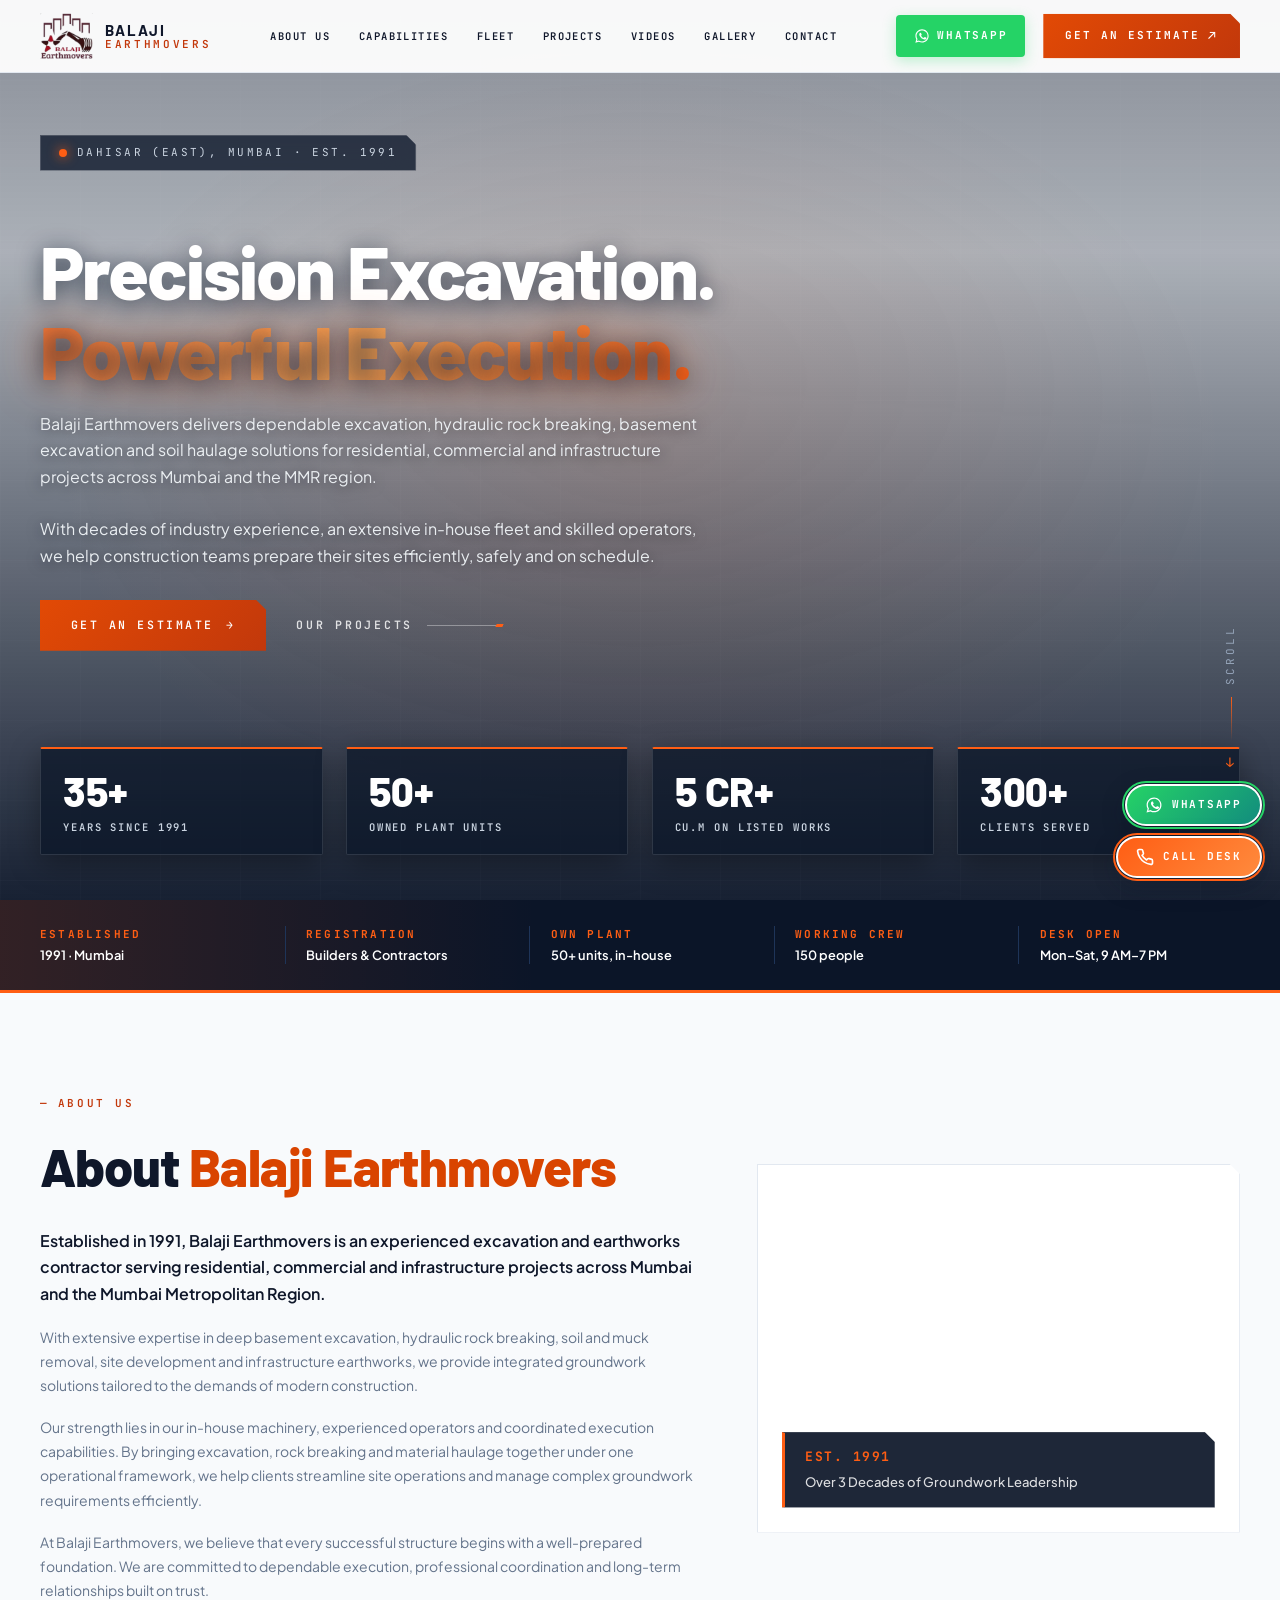
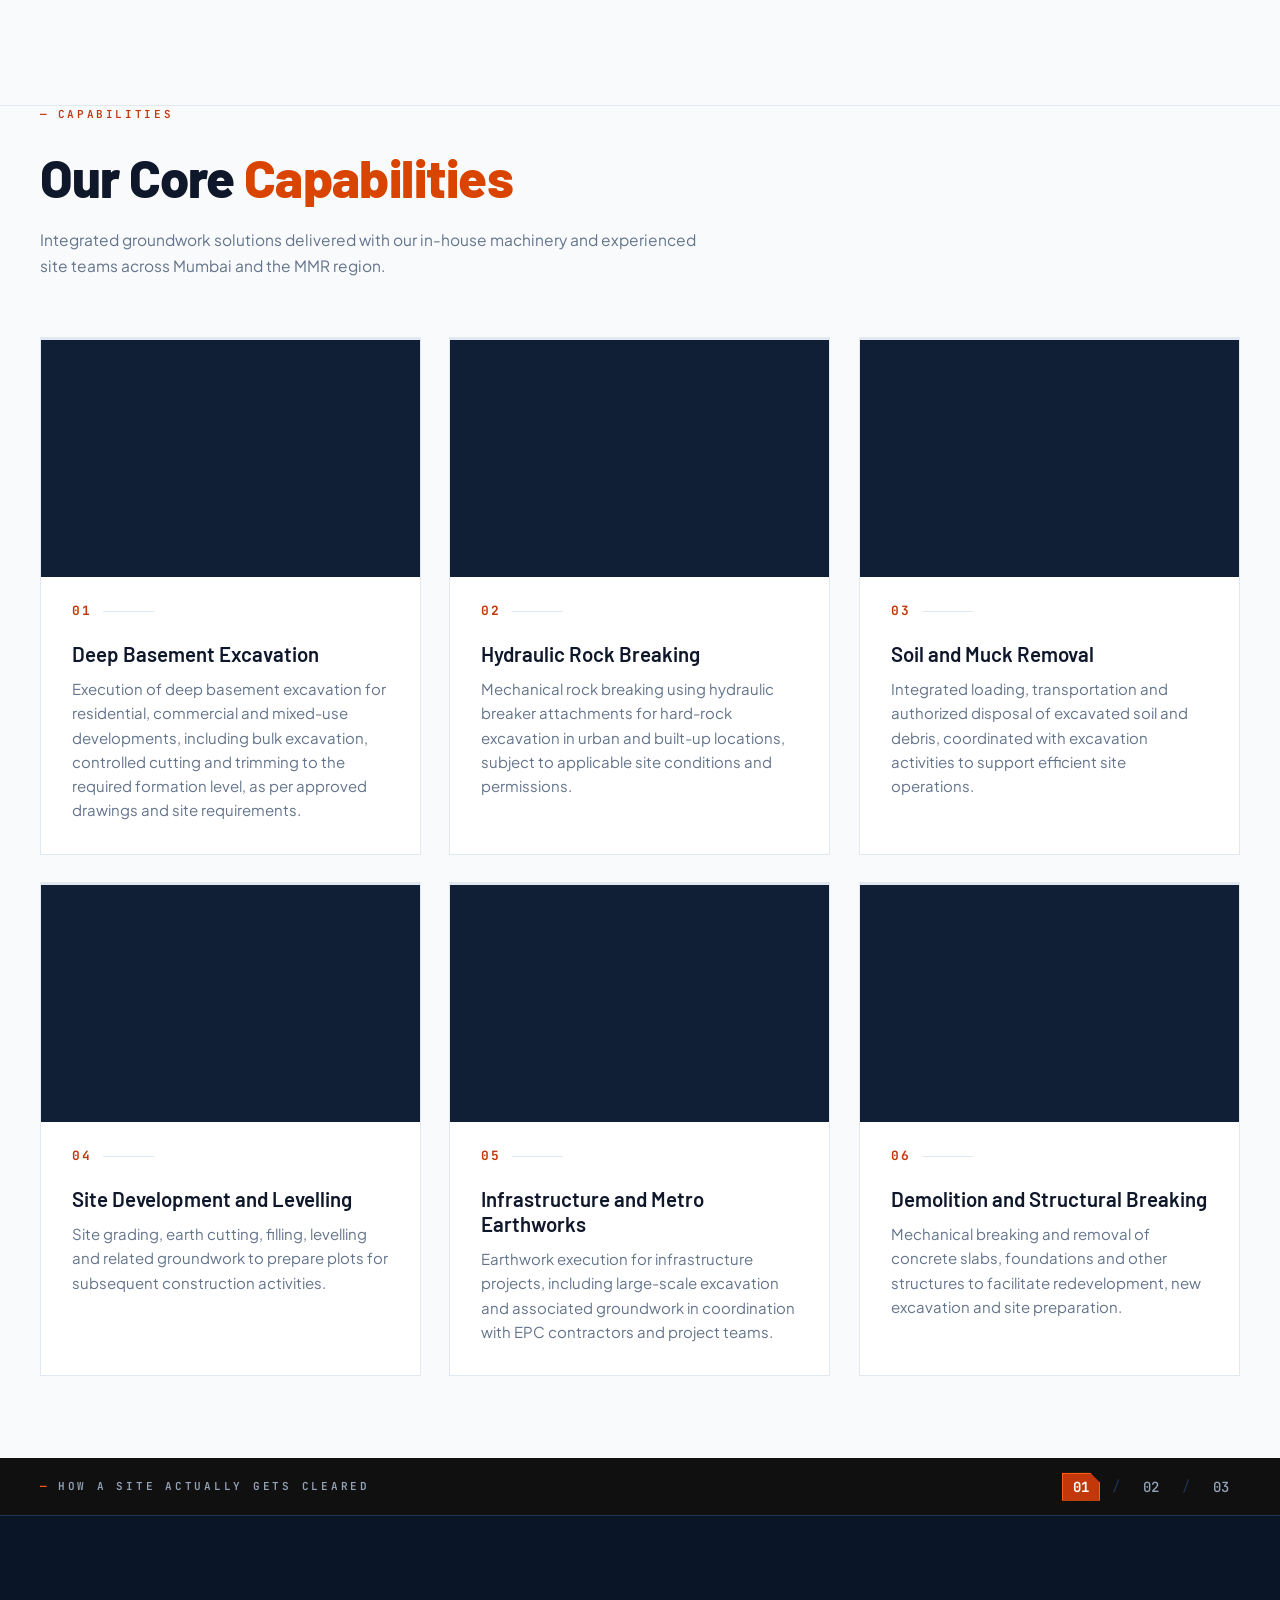
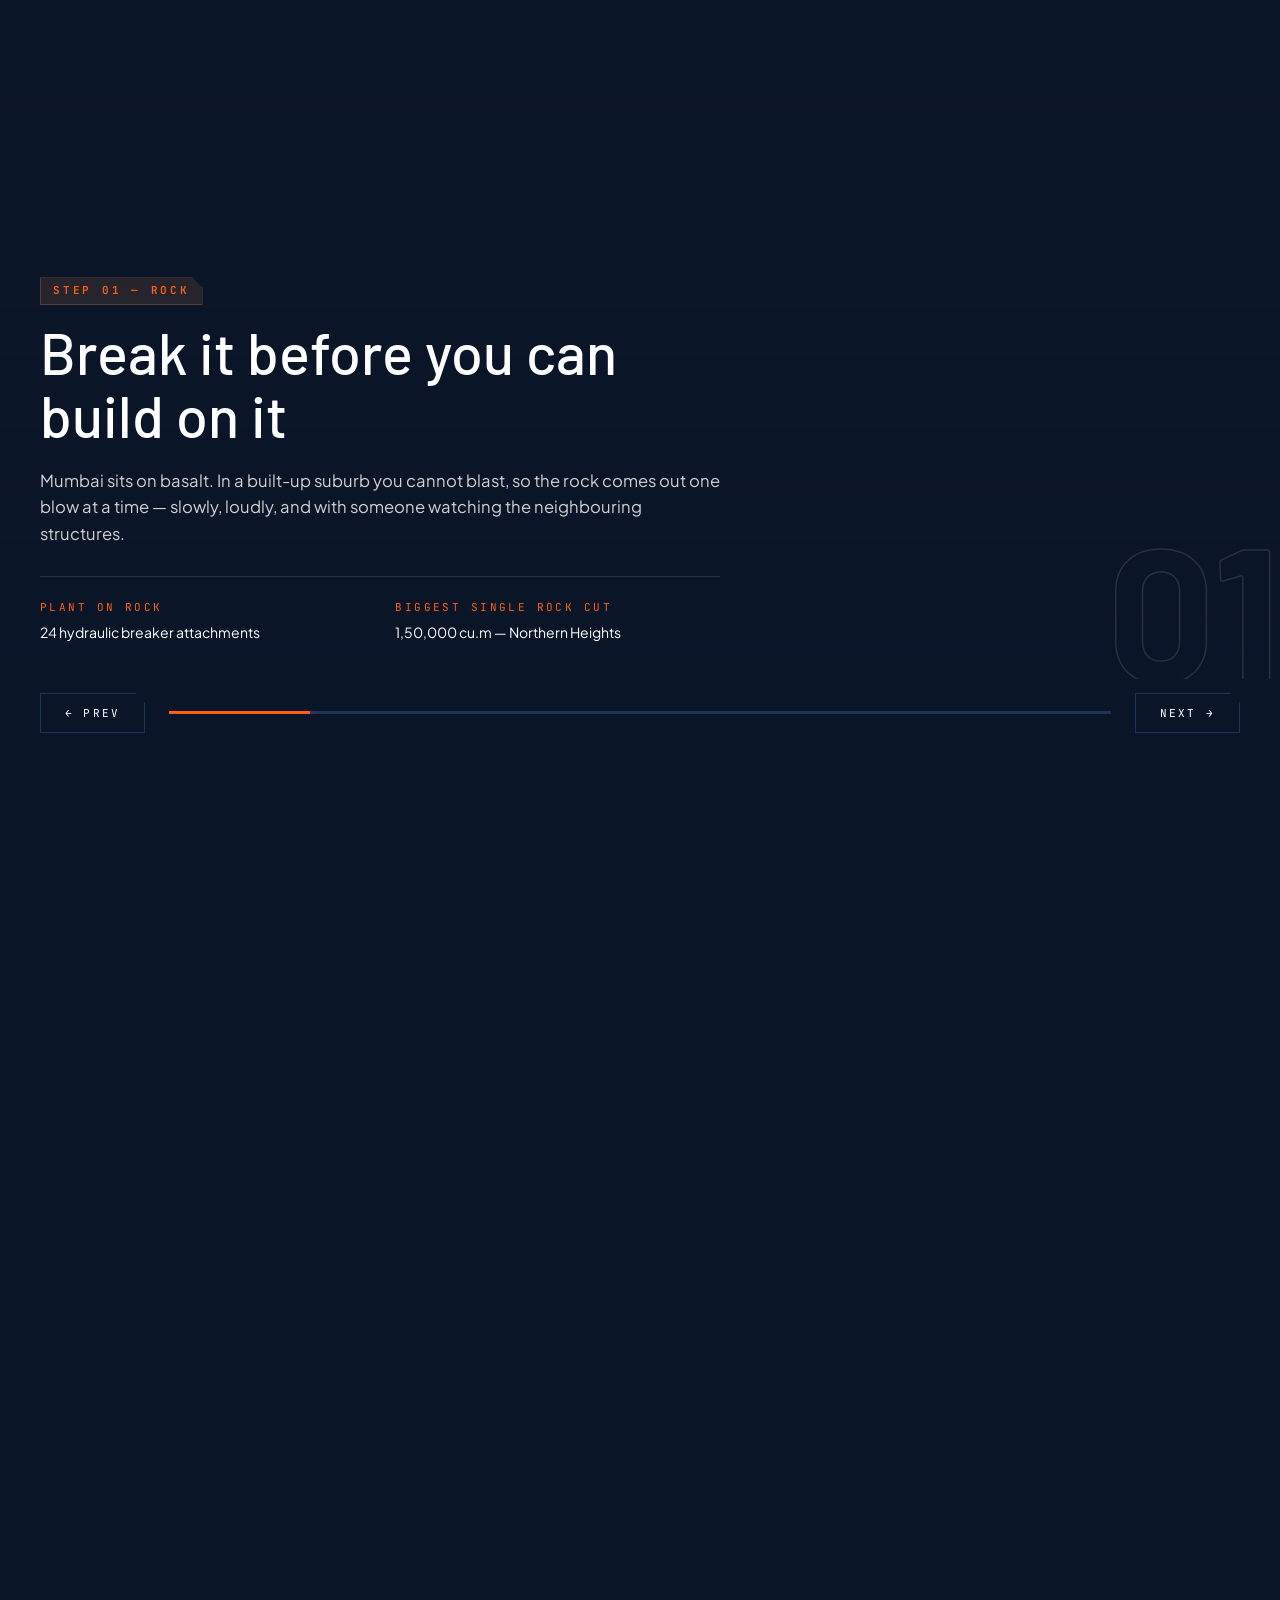
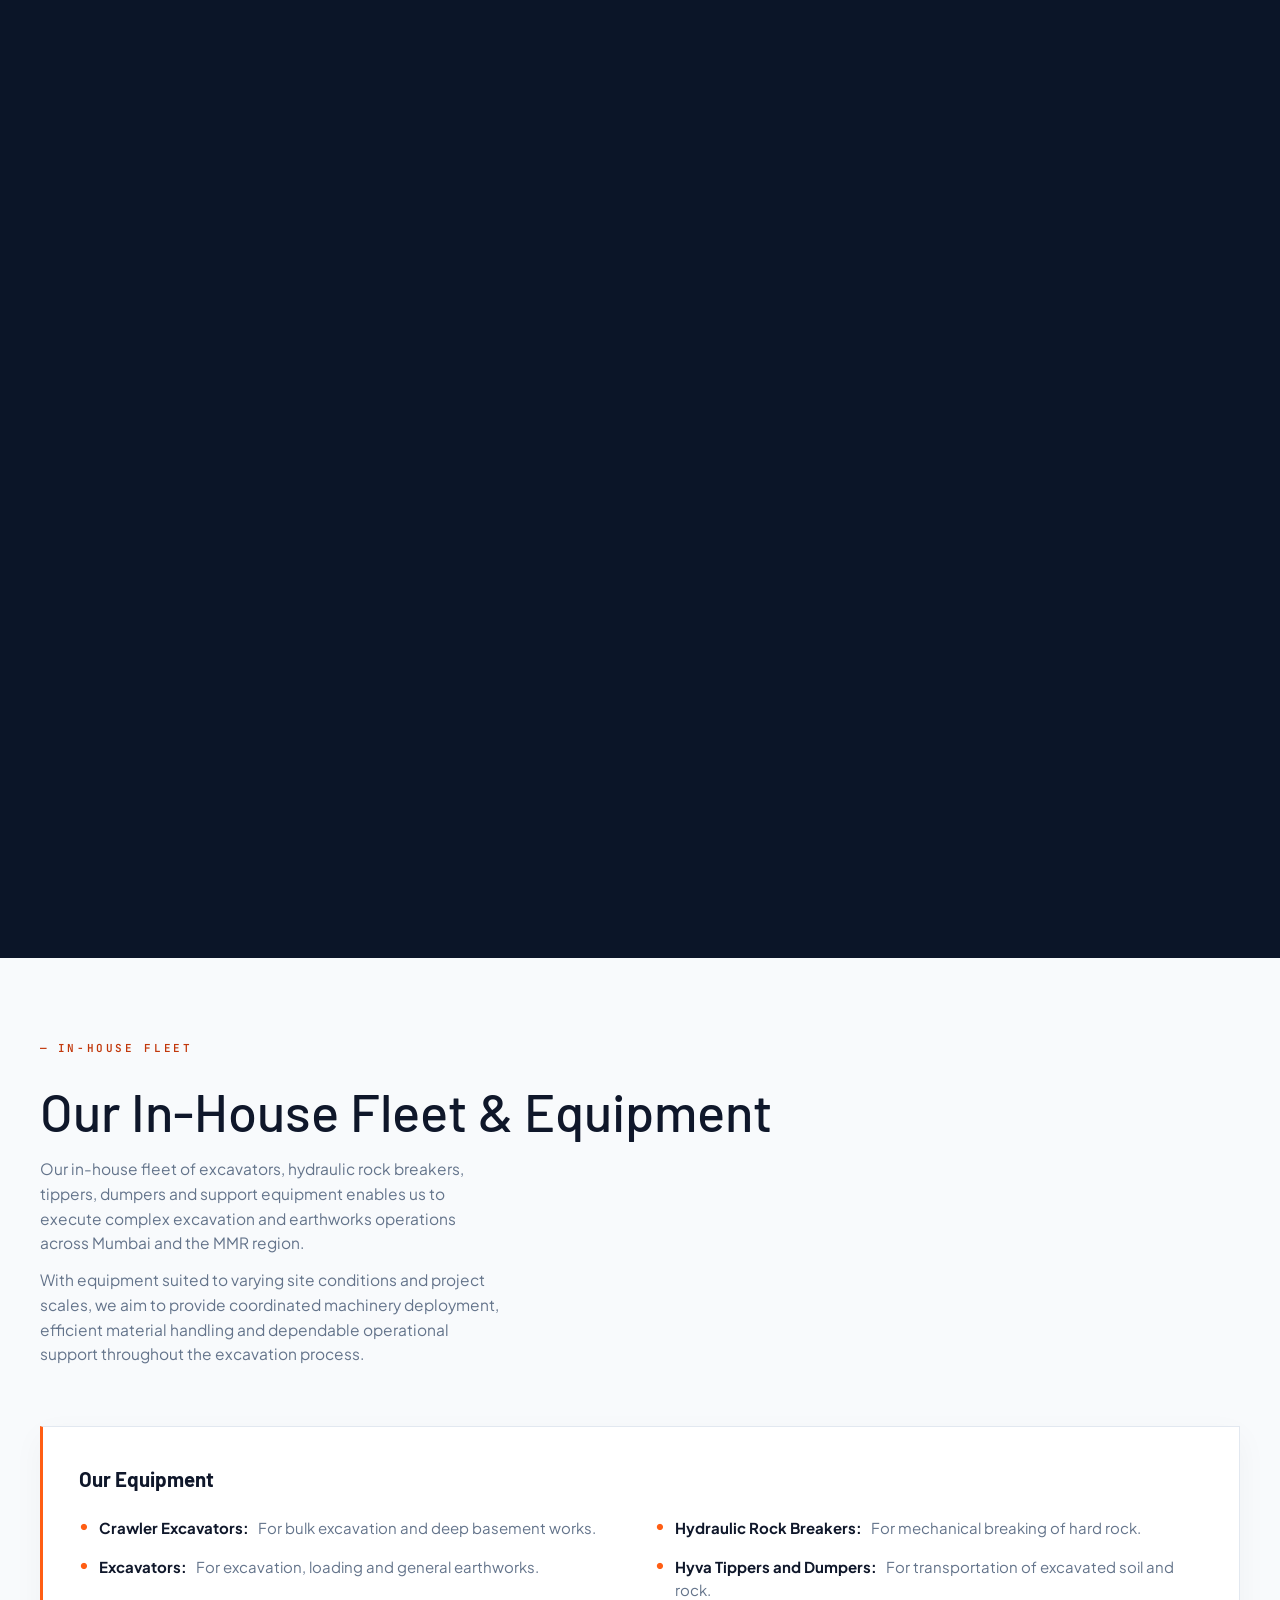
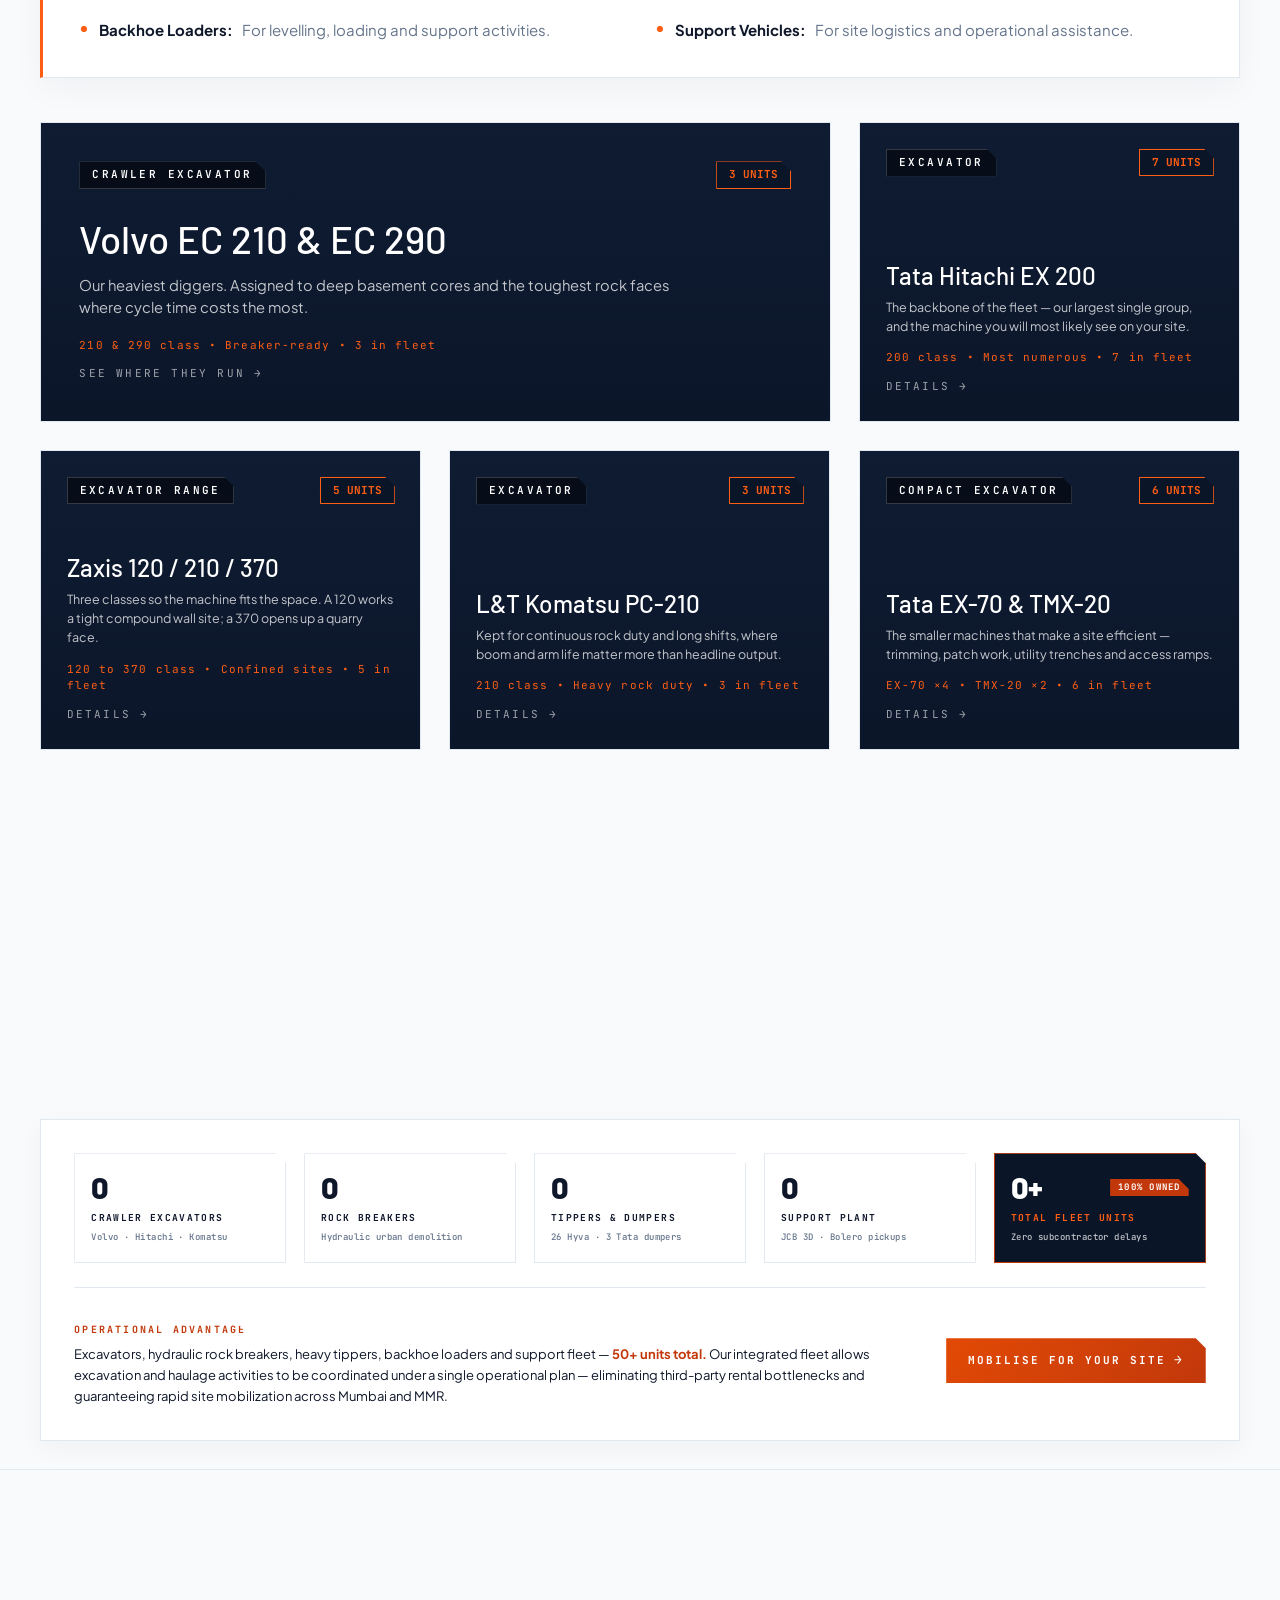
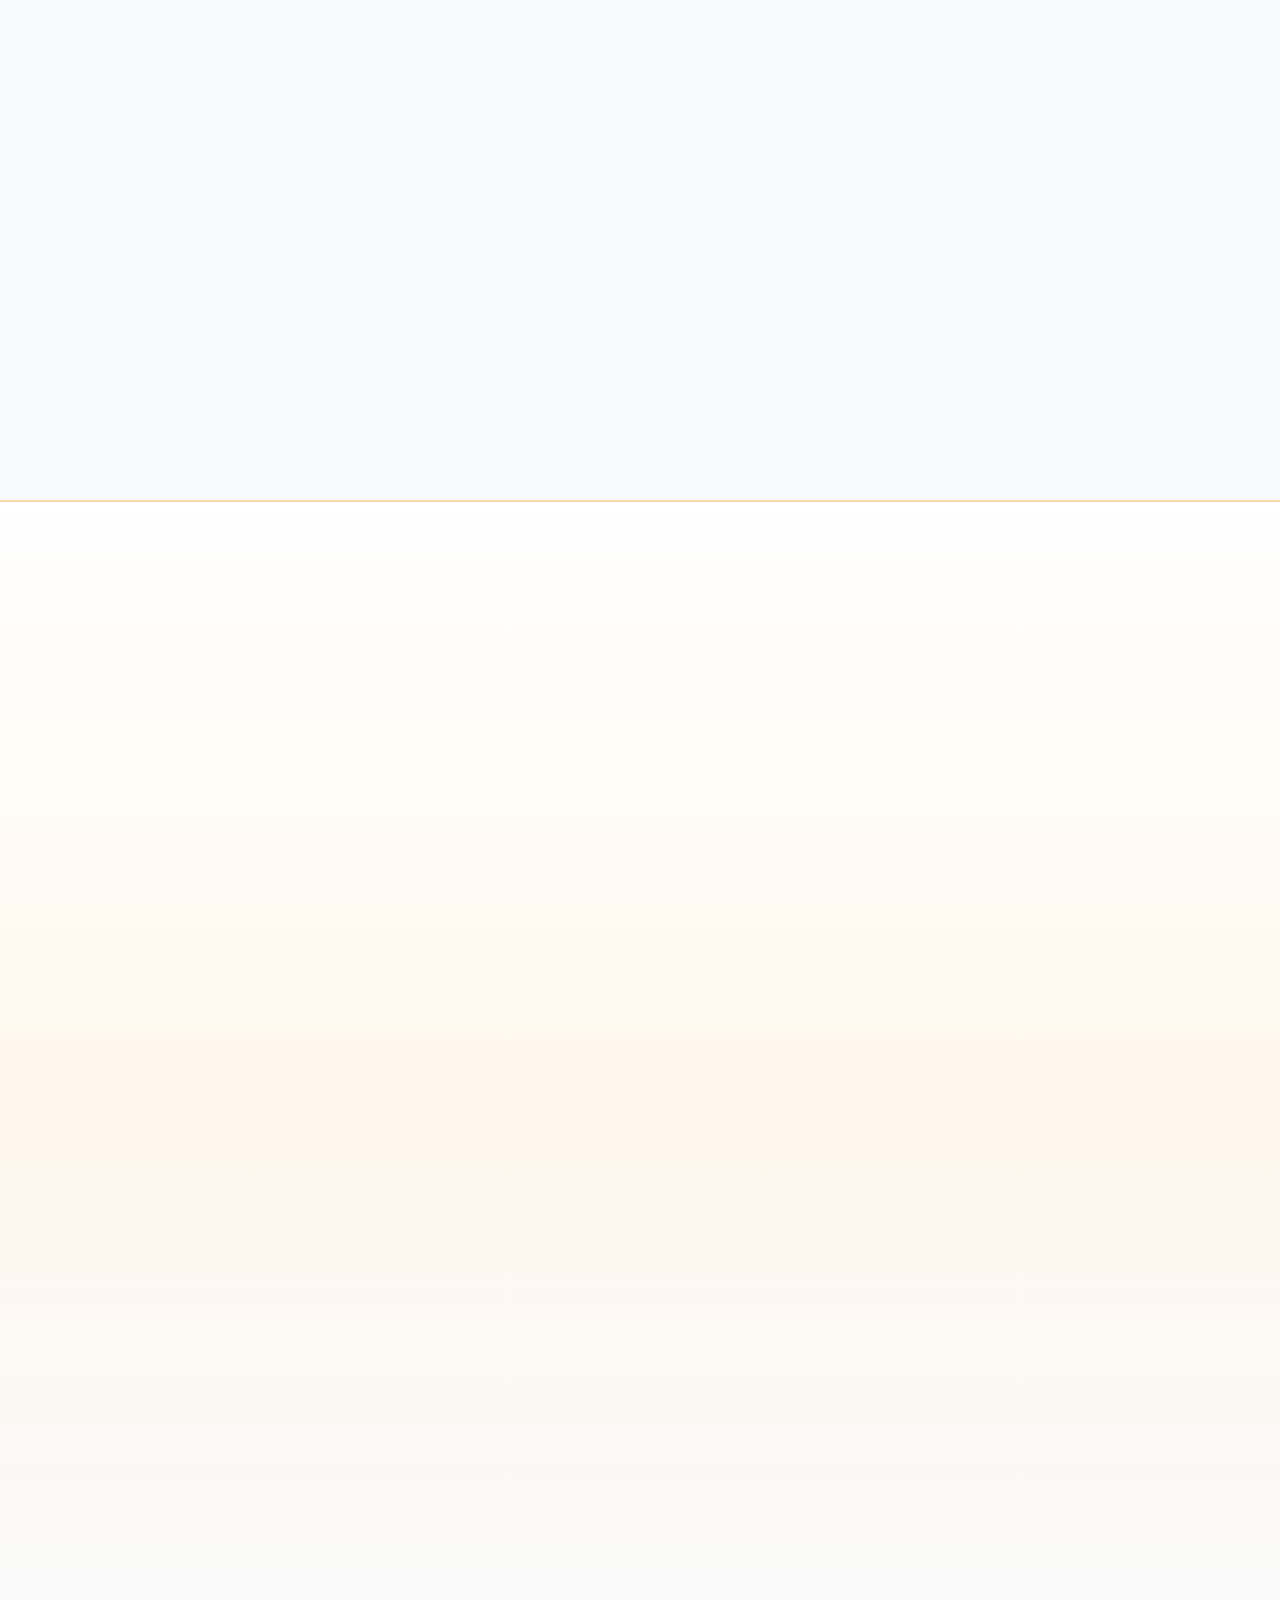
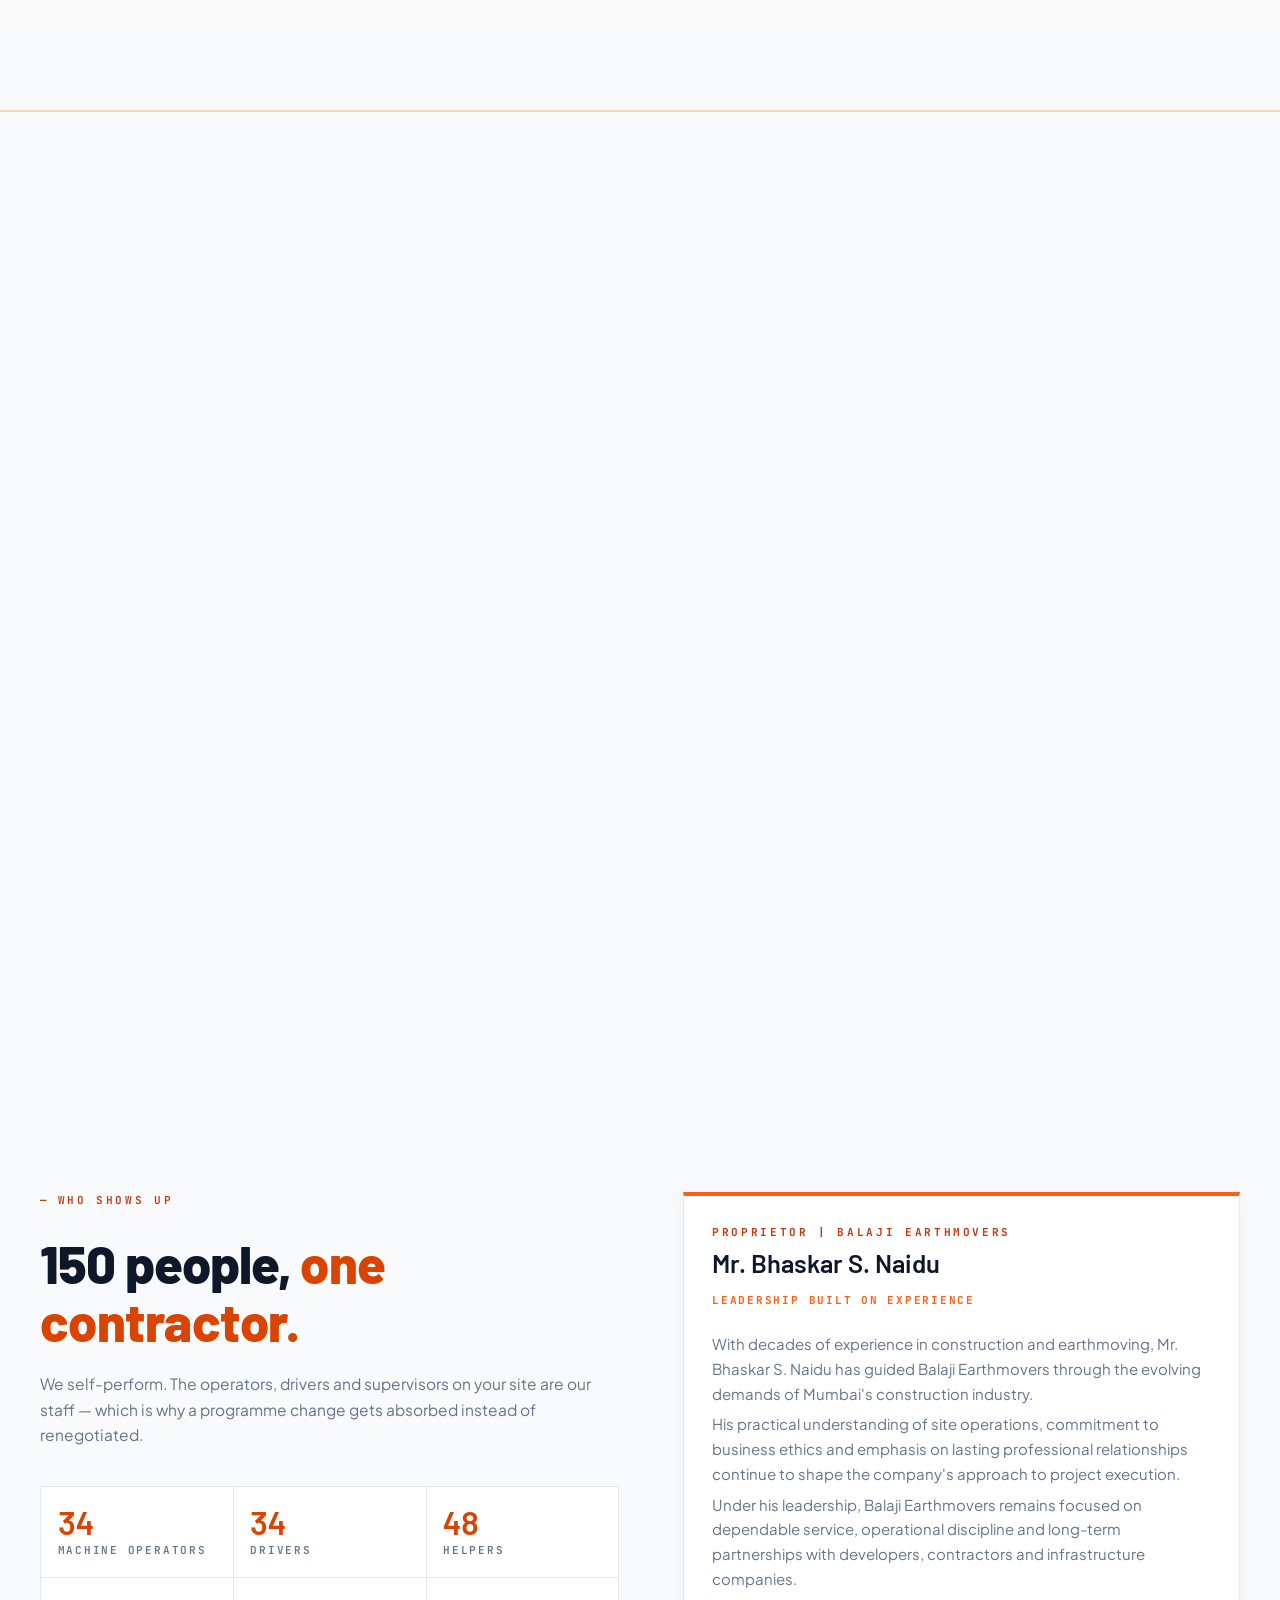
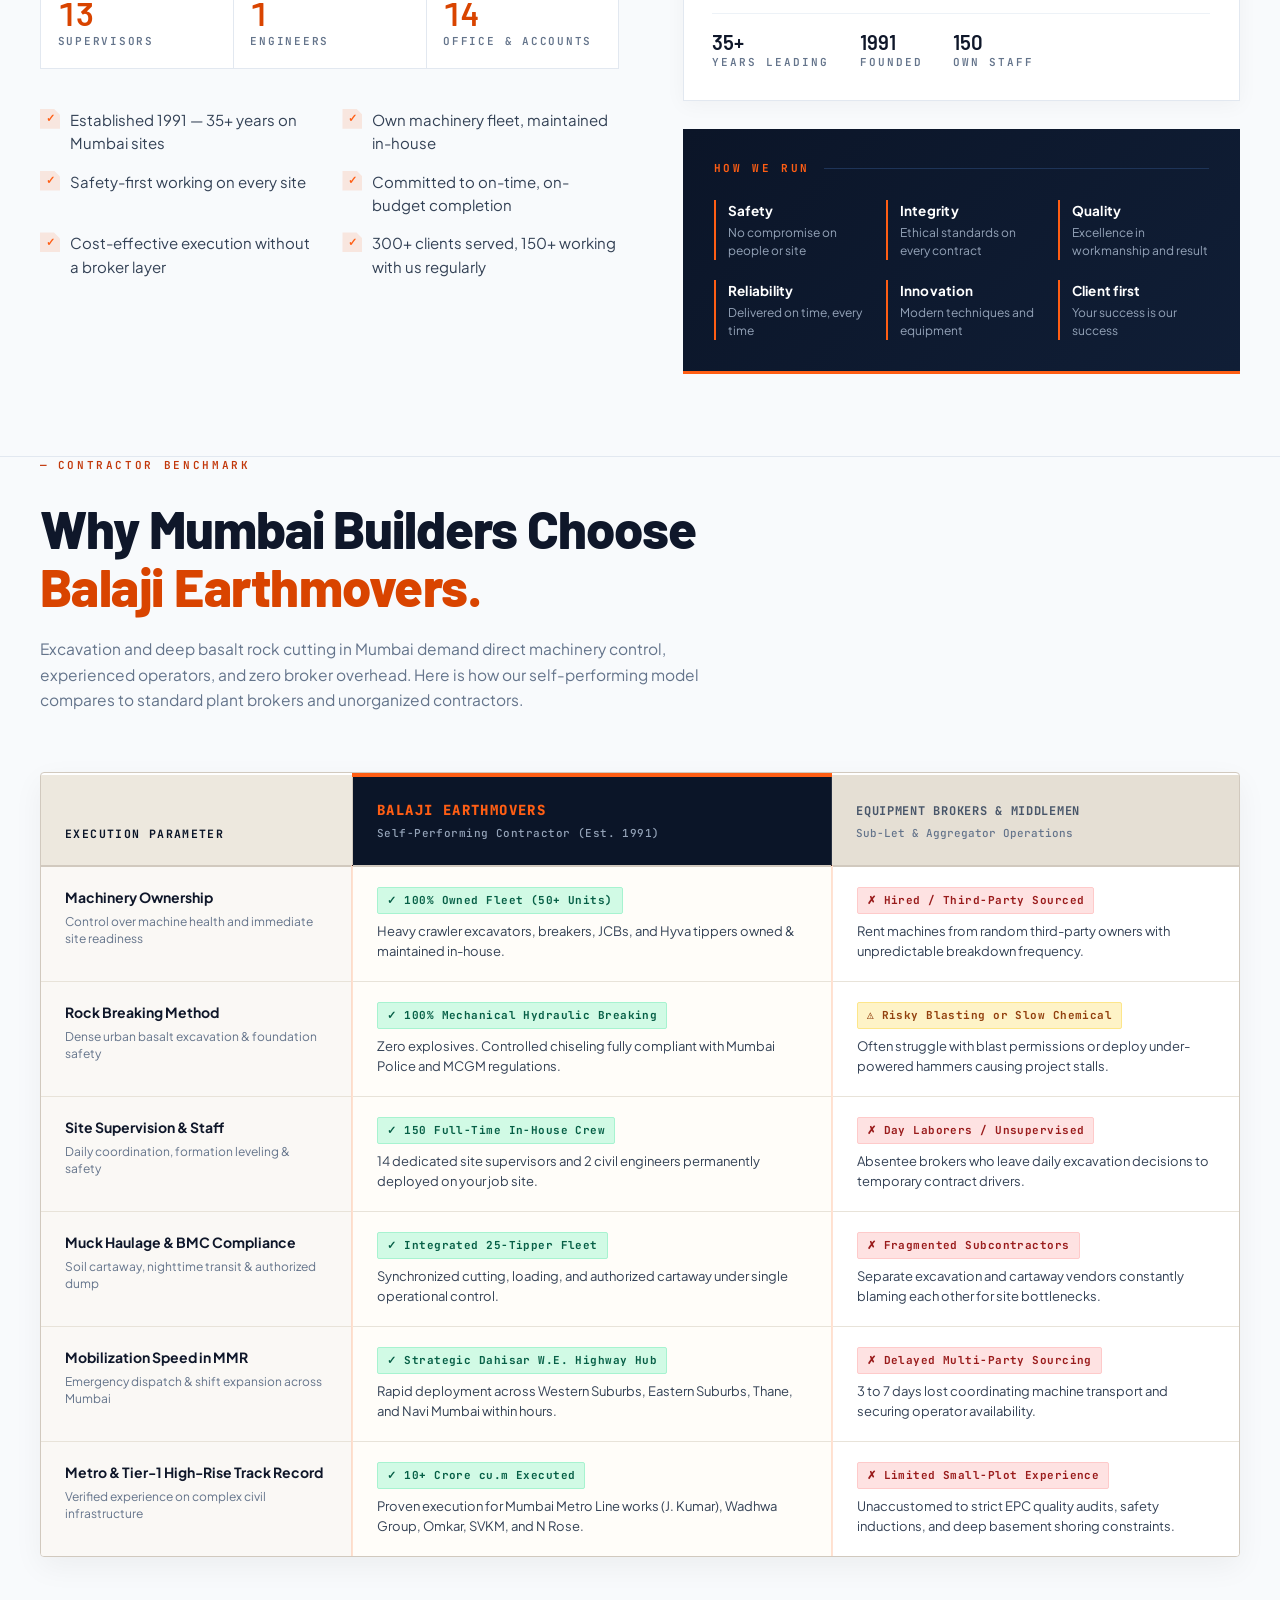
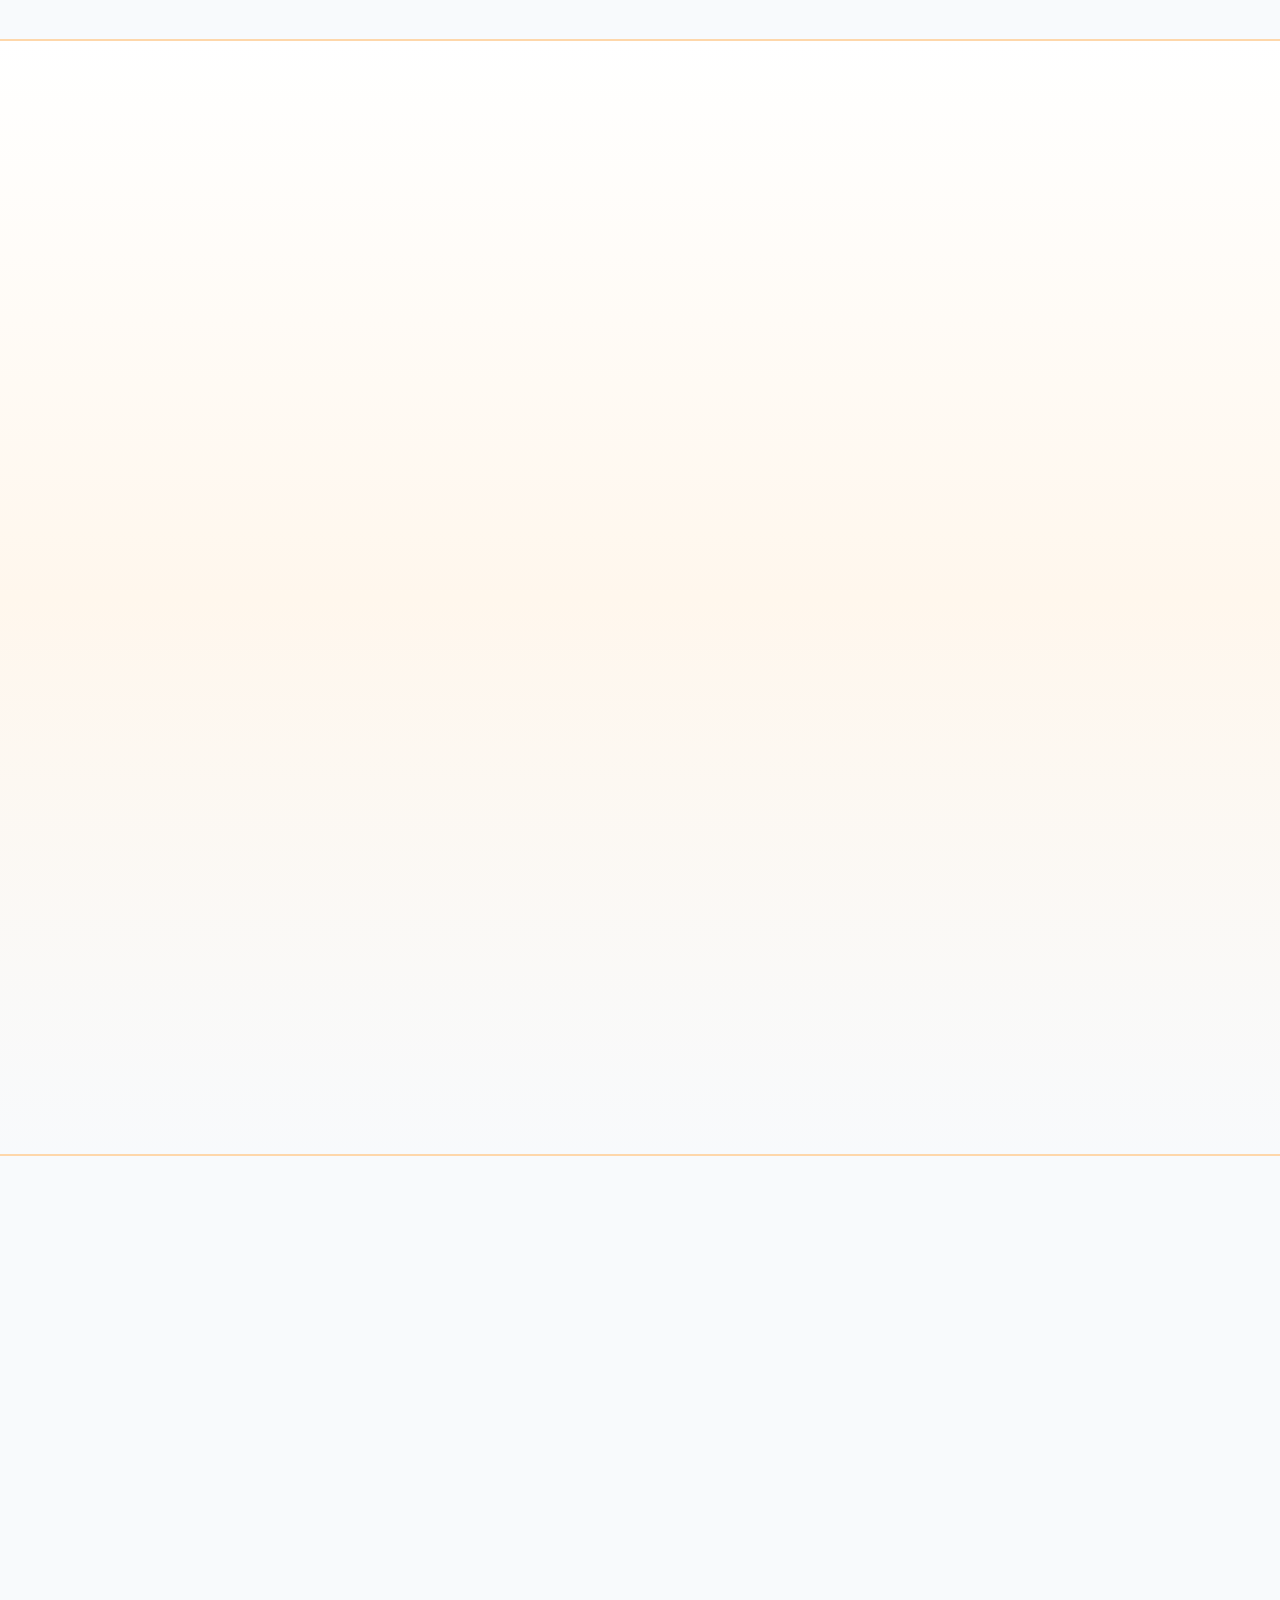
==== index.html @ f5d7b0e2 "feat(deploy): finalize multi-res favicons, deployment configs, and sync deploy bundle" ====
<!DOCTYPE html>
<html lang="en" prefix="og: https://ogp.me/ns#">

<head>
    <meta charset="UTF-8">
    <meta name="viewport" content="width=device-width, initial-scale=1.0, viewport-fit=cover">
    
    <!-- Primary SEO Meta Tags -->
    <title>Balaji Earthmovers Mumbai | Excavation, Hydraulic Rock Breaking &amp; Earthmoving Contractors</title>
    <meta name="title" content="Balaji Earthmovers Mumbai | Excavation, Hydraulic Rock Breaking &amp; Earthmoving Contractors">
    <meta name="description"
        content="Balaji Earthmovers Mumbai (Est. 1991) — Premier excavation &amp; earthmoving contractors specializing in deep basement excavation, non-explosive hydraulic rock breaking, soil &amp; muck haulage across Mumbai, Dahisar, Thane &amp; MMR. 50+ owned machinery fleet. Official website: balajiearthmoversmumbai.com. Call +91 93203 20445.">
    <meta name="keywords"
        content="balaji earthmovers mumbai, balajiearthmoversmumbai.com, excavation contractors mumbai, earthmoving contractors mumbai, hydraulic rock breaking mumbai, basement excavation contractors mumbai, soil and muck removal mumbai, non-explosive rock breaking mumbai, excavator on hire dahisar mumbai, earthmovers dahisar, excavation contractor borivali, excavation contractor andheri, heavy machinery rental mumbai, site levelling contractor mumbai, demolition contractor mumbai, mmr excavation contractors, balaji earthmovers">
    <meta name="robots" content="index, follow, max-snippet:-1, max-image-preview:large, max-video-preview:-1">
    <meta name="googlebot" content="index, follow, max-snippet:-1, max-image-preview:large, max-video-preview:-1">
    <meta name="bingbot" content="index, follow, max-snippet:-1, max-image-preview:large, max-video-preview:-1">
    <link rel="canonical" href="https://balajiearthmoversmumbai.com/">
    <meta name="author" content="Balaji Earthmovers Mumbai">
    <meta name="publisher" content="Balaji Earthmovers Mumbai">
    <meta name="copyright" content="Balaji Earthmovers Mumbai">
    <meta name="format-detection" content="telephone=yes">
    <meta name="theme-color" content="#FF5E14">

    <!-- GEO SEO / Local Search Signals (Mumbai & MMR) -->
    <meta name="geo.region" content="IN-MH">
    <meta name="geo.placename" content="Mumbai, Dahisar East, Maharashtra, India">
    <meta name="geo.position" content="19.2537;72.8665">
    <meta name="ICBM" content="19.2537, 72.8665">

    <!-- Open Graph / Facebook / WhatsApp -->
    <meta property="og:site_name" content="Balaji Earthmovers Mumbai">
    <meta property="og:type" content="business.business">
    <meta property="og:url" content="https://balajiearthmoversmumbai.com/">
    <meta property="og:title" content="Balaji Earthmovers Mumbai | Excavation, Hydraulic Rock Breaking &amp; Earthmoving">
    <meta property="og:description"
        content="Deep basement excavation, non-explosive hydraulic rock breaking, soil haulage &amp; site groundwork across Mumbai &amp; MMR since 1991. 50+ owned machinery fleet, 150 crew members. Official website: balajiearthmoversmumbai.com.">
    <meta property="og:locale" content="en_IN">
    <meta property="og:image" content="https://balajiearthmoversmumbai.com/images/site-mumbai.webp">
    <meta property="og:image:secure_url" content="https://balajiearthmoversmumbai.com/images/site-mumbai.webp">
    <meta property="og:image:width" content="1200">
    <meta property="og:image:height" content="630">
    <meta property="og:image:alt" content="Balaji Earthmovers Mumbai deep basement excavation and earthworks site in Mumbai">

    <!-- Twitter Cards -->
    <meta name="twitter:card" content="summary_large_image">
    <meta name="twitter:url" content="https://balajiearthmoversmumbai.com/">
    <meta name="twitter:title" content="Balaji Earthmovers Mumbai | Excavation &amp; Rock Breaking Contractors">
    <meta name="twitter:description"
        content="Deep basement excavation, non-explosive rock breaking &amp; earthworks in Mumbai &amp; MMR since 1991. 50+ owned plant units. Official website: balajiearthmoversmumbai.com.">
    <meta name="twitter:image" content="https://balajiearthmoversmumbai.com/images/site-mumbai.webp">

    <!-- Favicon & Icons -->
    <link rel="icon" type="image/x-icon" href="favicon.ico">
    <link rel="icon" type="image/png" sizes="32x32" href="images/favicon-32x32.png">
    <link rel="icon" type="image/png" sizes="16x16" href="images/favicon-16x16.png">
    <link rel="apple-touch-icon" sizes="180x180" href="apple-touch-icon.png">
    <link rel="shortcut icon" href="favicon.ico">

    <!-- Fonts & Preload -->
    <link rel="preconnect" href="https://fonts.googleapis.com">
    <link rel="preconnect" href="https://fonts.gstatic.com" crossorigin>
    <link rel="preload" as="image" href="images/hero-cinematic-2x.webp" media="(min-width: 769px)" fetchpriority="high">
    <link rel="preload" as="image" href="images/hero-cinematic-mobile-portrait.webp" media="(max-width: 768px)" fetchpriority="high">
    <link
        href="https://fonts.googleapis.com/css2?family=Barlow:wght@600;700;800;900&family=JetBrains+Mono:wght@400;500;600;700&family=Plus+Jakarta+Sans:wght@400;500;600;700;800&display=swap"
        rel="stylesheet">

    <!-- Structured Data (JSON-LD) for Search Engines, AEO & AI Knowledge Graphs -->
    <script type="application/ld+json">
    {
      "@context": "https://schema.org",
      "@graph": [
        {
          "@type": "GeneralContractor",
          "@id": "https://balajiearthmoversmumbai.com/#organization",
          "name": "Balaji Earthmovers Mumbai",
          "alternateName": [
            "Balaji Earthmovers",
            "Balaji Earthmovers Mumbai",
            "balajiearthmoversmumbai.com",
            "Balaji Builders & Contractors",
            "Balaji Transport & Earthmovers"
          ],
          "url": "https://balajiearthmoversmumbai.com/",
          "logo": {
            "@type": "ImageObject",
            "url": "https://balajiearthmoversmumbai.com/images/logo.webp",
            "width": 192,
            "height": 166
          },
          "image": "https://balajiearthmoversmumbai.com/images/site-mumbai.webp",
          "description": "Balaji Earthmovers Mumbai is an established heavy earthmoving, deep basement excavation, non-explosive hydraulic rock breaking, and soil/muck haulage contractor serving residential, commercial, and infrastructure projects across Mumbai and the Mumbai Metropolitan Region (MMR) since 1991.",
          "disambiguatingDescription": "Balaji Earthmovers Mumbai (official website: https://balajiearthmoversmumbai.com) is a leading self-performing heavy earthmoving contractor with 50+ owned plant units and 150 full-time crew headquartered in Dahisar East, Mumbai.",
          "foundingDate": "1991",
          "founder": {
            "@type": "Person",
            "name": "Mr. Bhaskar S. Naidu",
            "jobTitle": "Proprietor"
          },
          "telephone": "+91-93203-20445",
          "email": [
            "balaji_transport5268@yahoo.com",
            "balajiearthmovers5268@gmail.com"
          ],
          "address": {
            "@type": "PostalAddress",
            "streetAddress": "604/605, B Wing, Shree Kedarnath Co-op. CHS, Opp. Gokul Anand Hotel, Overi Pada, Near Western Express Highway, Dahisar East",
            "addressLocality": "Mumbai",
            "addressRegion": "Maharashtra",
            "postalCode": "400068",
            "addressCountry": "IN"
          },
          "geo": {
            "@type": "GeoCoordinates",
            "latitude": 19.2537,
            "longitude": 72.8665
          },
          "openingHoursSpecification": [
            {
              "@type": "OpeningHoursSpecification",
              "dayOfWeek": [
                "Monday",
                "Tuesday",
                "Wednesday",
                "Thursday",
                "Friday",
                "Saturday"
              ],
              "opens": "09:00",
              "closes": "19:00"
            }
          ],
          "priceRange": "$$",
          "currenciesAccepted": "INR",
          "paymentAccepted": "Cash, Cheque, Bank Transfer, NEFT, RTGS",
          "aggregateRating": {
            "@type": "AggregateRating",
            "ratingValue": "4.9",
            "reviewCount": "128",
            "bestRating": "5",
            "worstRating": "1"
          },
          "areaServed": [
            { "@type": "City", "name": "Mumbai" },
            { "@type": "AdministrativeArea", "name": "Mumbai Metropolitan Region (MMR)" },
            { "@type": "AdministrativeArea", "name": "Dahisar" },
            { "@type": "AdministrativeArea", "name": "Borivali" },
            { "@type": "AdministrativeArea", "name": "Kandivali" },
            { "@type": "AdministrativeArea", "name": "Malad" },
            { "@type": "AdministrativeArea", "name": "Goregaon" },
            { "@type": "AdministrativeArea", "name": "Andheri" },
            { "@type": "AdministrativeArea", "name": "Vile Parle" },
            { "@type": "AdministrativeArea", "name": "Bandra" },
            { "@type": "AdministrativeArea", "name": "Kurla" },
            { "@type": "AdministrativeArea", "name": "Ghatkopar" },
            { "@type": "AdministrativeArea", "name": "Powai" },
            { "@type": "AdministrativeArea", "name": "Lalbaug" },
            { "@type": "City", "name": "Thane" },
            { "@type": "City", "name": "Navi Mumbai" },
            { "@type": "AdministrativeArea", "name": "Ghansoli" },
            { "@type": "City", "name": "Mira Bhayandar" },
            { "@type": "PostalCode", "postalCode": "400068" },
            { "@type": "PostalCode", "postalCode": "400092" },
            { "@type": "PostalCode", "postalCode": "400067" },
            { "@type": "PostalCode", "postalCode": "400064" },
            { "@type": "PostalCode", "postalCode": "400063" },
            { "@type": "PostalCode", "postalCode": "400053" },
            { "@type": "PostalCode", "postalCode": "400057" },
            { "@type": "PostalCode", "postalCode": "400050" },
            { "@type": "PostalCode", "postalCode": "400018" },
            { "@type": "PostalCode", "postalCode": "400077" },
            { "@type": "PostalCode", "postalCode": "400601" },
            { "@type": "PostalCode", "postalCode": "400701" },
            { "@type": "PostalCode", "postalCode": "401107" }
          ],
          "knowsAbout": [
            "Deep Basement Excavation Mumbai",
            "Hydraulic Rock Breaking Without Blasting",
            "Hard Basalt Rock Splitting MMR",
            "Soil and Muck Removal Cartaway BMC Compliant",
            "Infrastructure and Mumbai Metro Earthworks",
            "Site Levelling and Plot Grading",
            "Demolition and Structural Breaking",
            "Heavy Earthmoving Machinery Fleet (50+ Owned Units)",
            "Self-Performing Earthmoving Contractor vs Plant Brokers",
            "16-Ton Hyva Tipper Logistics",
            "Balaji Earthmovers Mumbai Official Website balajiearthmoversmumbai.com"
          ],
          "hasOfferCatalog": {
            "@type": "OfferCatalog",
            "name": "Earthmoving and Groundwork Services",
            "itemListElement": [
              {
                "@type": "Offer",
                "itemOffered": {
                  "@type": "Service",
                  "name": "Deep Basement Excavation",
                  "description": "Multi-level basement excavation for residential, commercial and mixed-use towers across Mumbai, trimmed to exact formation levels."
                }
              },
              {
                "@type": "Offer",
                "itemOffered": {
                  "@type": "Service",
                  "name": "Hydraulic Rock Breaking",
                  "description": "Controlled mechanical rock breaking using heavy hydraulic breaker attachments without explosive blasting in dense urban areas."
                }
              },
              {
                "@type": "Offer",
                "itemOffered": {
                  "@type": "Service",
                  "name": "Soil and Muck Removal & Haulage",
                  "description": "Integrated loading, continuous tipper transport and authorized disposal of excavated earth, rock and debris."
                }
              },
              {
                "@type": "Offer",
                "itemOffered": {
                  "@type": "Service",
                  "name": "Site Development and Levelling",
                  "description": "Plot grading, earth cutting, filling and platform preparation for foundation and structural civil works."
                }
              },
              {
                "@type": "Offer",
                "itemOffered": {
                  "@type": "Service",
                  "name": "Infrastructure and Metro Earthworks",
                  "description": "Large-scale excavation and groundwork execution in coordination with EPC contractors and urban transit authorities."
                }
              },
              {
                "@type": "Offer",
                "itemOffered": {
                  "@type": "Service",
                  "name": "Demolition and Structural Breaking",
                  "description": "Mechanical breaking of reinforced concrete slabs, old foundations and masonry structures for site redevelopment."
                }
              }
            ]
          }
        },
        {
          "@type": "BreadcrumbList",
          "@id": "https://balajiearthmoversmumbai.com/#breadcrumbs",
          "itemListElement": [
            {
              "@type": "ListItem",
              "position": 1,
              "name": "Home",
              "item": "https://balajiearthmoversmumbai.com/"
            },
            {
              "@type": "ListItem",
              "position": 2,
              "name": "About Us",
              "item": "https://balajiearthmoversmumbai.com/#about"
            },
            {
              "@type": "ListItem",
              "position": 3,
              "name": "Capabilities",
              "item": "https://balajiearthmoversmumbai.com/#capabilities"
            },
            {
              "@type": "ListItem",
              "position": 4,
              "name": "Fleet",
              "item": "https://balajiearthmoversmumbai.com/#fleet"
            },
            {
              "@type": "ListItem",
              "position": 5,
              "name": "Projects",
              "item": "https://balajiearthmoversmumbai.com/#projects"
            },
            {
              "@type": "ListItem",
              "position": 6,
              "name": "Running Work Videos",
              "item": "https://balajiearthmoversmumbai.com/#videos"
            },
            {
              "@type": "ListItem",
              "position": 7,
              "name": "Contact & Estimate",
              "item": "https://balajiearthmoversmumbai.com/#estimate"
            }
          ]
        },
        {
          "@type": "FAQPage",
          "@id": "https://balajiearthmoversmumbai.com/#faq",
          "mainEntity": [
            {
              "@type": "Question",
              "name": "What is the official website of Balaji Earthmovers Mumbai?",
              "acceptedAnswer": {
                "@type": "Answer",
                "text": "The official website of Balaji Earthmovers Mumbai is https://balajiearthmoversmumbai.com/. Civil developers, EPC contractors, and builders can review our 50+ owned heavy machinery fleet, verify track records on landmark infrastructure projects, view on-site video reels, and submit project details for a priced technical estimate directly at balajiearthmoversmumbai.com or via phone/WhatsApp at +91 93203 20445."
              }
            },
            {
              "@type": "Question",
              "name": "Which locations do you serve?",
              "acceptedAnswer": {
                "@type": "Answer",
                "text": "We are based in Dahisar East, Mumbai, and undertake excavation and earthworks projects across Mumbai and the Mumbai Metropolitan Region (MMR), including Western Suburbs, Eastern Suburbs, South Mumbai, Thane, Navi Mumbai, and Mira-Bhayandar, subject to project requirements and operational feasibility."
              }
            },
            {
              "@type": "Question",
              "name": "What types of excavation do you undertake?",
              "acceptedAnswer": {
                "@type": "Answer",
                "text": "Our services include deep basement excavation, hard-rock breaking, soil and muck removal, site levelling, demolition-related breaking and infrastructure earthworks."
              }
            },
            {
              "@type": "Question",
              "name": "Can you undertake rock excavation without blasting?",
              "acceptedAnswer": {
                "@type": "Answer",
                "text": "We provide mechanical rock breaking using hydraulic breaker attachments. The method adopted depends on geological conditions, site constraints and applicable permissions."
              }
            },
            {
              "@type": "Question",
              "name": "Do you provide soil transportation along with excavation?",
              "acceptedAnswer": {
                "@type": "Answer",
                "text": "Yes. We offer coordinated excavation, loading and soil transportation services. Disposal arrangements are assessed according to the material, destination and applicable requirements."
              }
            },
            {
              "@type": "Question",
              "name": "Is your machinery owned or hired?",
              "acceptedAnswer": {
                "@type": "Answer",
                "text": "Our fleet includes in-house machinery and support equipment. Please contact our team to confirm equipment availability for your specific project."
              }
            },
            {
              "@type": "Question",
              "name": "Do you work with developers and EPC contractors?",
              "acceptedAnswer": {
                "@type": "Answer",
                "text": "Yes. We undertake work for property developers, contractors, infrastructure companies and institutional clients, subject to project scope and requirements."
              }
            },
            {
              "@type": "Question",
              "name": "What information is required for a quotation?",
              "acceptedAnswer": {
                "@type": "Answer",
                "text": "Please share the project location, plot details, proposed excavation depth, number of basement levels, estimated excavation quantity, soil and rock conditions, access constraints and expected start date. Drawings and BOQs are helpful where available."
              }
            },
            {
              "@type": "Question",
              "name": "How can I arrange a site visit?",
              "acceptedAnswer": {
                "@type": "Answer",
                "text": "Call or WhatsApp our team on +91 93203 20445 or email balajiearthmovers5268@gmail.com to discuss your project and arrange a site assessment."
              }
            },
            {
              "@type": "Question",
              "name": "Why should we hire a self-performing contractor with owned machinery instead of a plant broker in Mumbai?",
              "acceptedAnswer": {
                "@type": "Answer",
                "text": "Plant brokers and aggregators in Mumbai outsource equipment and temporary drivers from third parties, causing unpredictable machine downtime, communication lapses, and hidden commission markups. Balaji Earthmovers self-performs with 50+ owned heavy plant units and 150 full-time staff — including 14 dedicated site supervisors and 2 civil engineers. This gives developers single-point accountability, immediate machine replacement, flexible night-shift operations, and competitive direct-contractor pricing."
              }
            },
            {
              "@type": "Question",
              "name": "How do you handle Mumbai's hard basalt rock without disturbing neighboring structures?",
              "acceptedAnswer": {
                "@type": "Answer",
                "text": "Explosive blasting is banned across dense Mumbai residential and commercial sectors. We deploy heavy hydraulic rock breaker attachments on 20-ton crawler excavators (Volvo, Komatsu, Tata Hitachi). Our operators utilize controlled mechanical chiseling aligned with natural geological fracture planes, fracturing tough black basalt rock safely without exceeding structural vibration thresholds or compromising adjoining shoring, diaphragm walls, and neighboring high-rise foundations."
              }
            }
          ]
        },
        {
          "@type": "VideoObject",
          "name": "Deep Basement Excavation in Mumbai",
          "description": "Panoramic view of multi-level basement excavation with crawler excavators and heavy dumpers operating on active Mumbai site.",
          "thumbnailUrl": "https://balajiearthmoversmumbai.com/images/gallery-3.webp",
          "uploadDate": "2026-10-29T09:30:00+05:30",
          "contentUrl": "https://balajiearthmoversmumbai.com/video/basement-excavation-panoramic.mp4",
          "publisher": {
            "@type": "Organization",
            "name": "Balaji Earthmovers Mumbai",
            "logo": {
              "@type": "ImageObject",
              "url": "https://balajiearthmoversmumbai.com/images/logo.webp"
            }
          }
        },
        {
          "@type": "VideoObject",
          "name": "Heavy Hydraulic Rock Breaking Operation",
          "description": "Heavy excavator fitted with hydraulic hammer breaker performing non-explosive controlled rock fragmentation in Mumbai.",
          "thumbnailUrl": "https://balajiearthmoversmumbai.com/images/gallery-2.webp",
          "uploadDate": "2026-10-29T09:30:00+05:30",
          "contentUrl": "https://balajiearthmoversmumbai.com/video/volvo-rock-breaking.mp4",
          "publisher": {
            "@type": "Organization",
            "name": "Balaji Earthmovers Mumbai",
            "logo": {
              "@type": "ImageObject",
              "url": "https://balajiearthmoversmumbai.com/images/logo.webp"
            }
          }
        }
      ]
    }
    </script>

    <!-- No-JS: reveal targets must not stay hidden, pinned panels must all render -->
    <noscript>
        <style>
            .reveal-up,
            .reveal-left,
            .reveal-right,
            .reveal-scale {
                opacity: 1 !important;
                transform: none !important;
                transition: none !important;
            }

            .craft-section {
                height: auto !important;
            }

            .craft-sticky-viewport {
                position: static !important;
                height: auto !important;
            }

            .craft-panel {
                position: static !important;
                inset: auto !important;
                opacity: 1 !important;
                visibility: visible !important;
                transform: none !important;
                min-height: 70vh;
            }
        </style>
    </noscript>

    <link rel="stylesheet" href="style.css">
</head>

<body>

    <!-- Fixed Header -->
    <header class="site-header" id="siteHeader">
        <div class="header-inner">
            <a href="#hero" class="brand-logo" id="brandLogo" aria-label="Balaji Earthmovers — Home">
                <img src="images/logo.webp" alt="Balaji Earthmovers — Builders &amp; Contractors, Est. 1991"
                    class="brand-mark" width="192" height="166">
                <div class="brand-text">
                    <span class="brand-title">BALAJI</span>
                    <span class="brand-subtitle">EARTHMOVERS</span>
                </div>
            </a>

            <nav class="nav-links" id="mainNav" aria-label="Primary">
                <a href="#about" class="nav-link">ABOUT US</a>
                <a href="#capabilities" class="nav-link">CAPABILITIES</a>
                <a href="#fleet" class="nav-link">FLEET</a>
                <a href="#projects" class="nav-link">PROJECTS</a>
                <a href="#videos" class="nav-link">VIDEOS</a>
                <a href="#gallery" class="nav-link">GALLERY</a>
                <a href="#estimate" class="nav-link">CONTACT</a>
            </nav>

            <div class="header-right">
                <div class="live-clock" id="liveClock" title="Current time in Mumbai">
                    <span class="clock-label">MUMBAI</span>
                    <span class="clock-time" id="clockDisplay">--:--:-- IST</span>
                </div>
                <a href="https://wa.me/919320320445?text=Hello%20Balaji%20Earthmovers,%20I%20would%20like%20to%20enquire%20about%20excavation,%20rock%20breaking,%20and%20earthmoving%20services%20for%20our%20project%20in%20Mumbai%20/%20MMR.%20Please%20connect%20me%20with%20your%20technical%20desk."
                    target="_blank" rel="noopener noreferrer" class="btn-whatsapp-header"
                    title="Chat on WhatsApp: +91 93203 20445" aria-label="WhatsApp Balaji Earthmovers: +91 93203 20445">
                    <svg viewBox="0 0 24 24" fill="currentColor" width="16" height="16" aria-hidden="true">
                        <path
                            d="M12.04 2C6.58 2 2.13 6.45 2.13 11.91C2.13 13.66 2.59 15.36 3.45 16.86L2.05 22L7.3 20.62C8.75 21.41 10.38 21.83 12.04 21.83C17.5 21.83 21.95 17.38 21.95 11.92C21.95 9.27 20.92 6.78 19.05 4.91C17.18 3.04 14.69 2 12.04 2M12.05 3.67C14.25 3.67 16.31 4.53 17.87 6.09C19.42 7.65 20.28 9.72 20.28 11.92C20.28 16.46 16.58 20.15 12.04 20.15C10.56 20.15 9.11 19.76 7.85 19L7.55 18.83L4.43 19.65L5.26 16.61L5.06 16.29C4.24 14.99 3.8 13.47 3.8 11.91C3.81 7.37 7.5 3.67 12.05 3.67M9.53 7.34C9.35 7.34 9.07 7.41 8.83 7.67C8.59 7.93 7.91 8.57 7.91 9.87C7.91 11.17 8.86 12.43 9 12.6C9.13 12.78 10.87 15.46 13.53 16.61C14.16 16.88 14.66 17.05 15.04 17.17C15.68 17.38 16.26 17.35 16.72 17.28C17.24 17.2 18.31 16.63 18.53 16C18.75 15.38 18.75 14.84 18.69 14.74C18.63 14.63 18.45 14.57 18.18 14.44C17.91 14.31 16.59 13.66 16.34 13.57C16.1 13.48 15.92 13.44 15.75 13.7C15.57 13.97 15.07 14.57 14.92 14.74C14.77 14.92 14.62 14.94 14.35 14.81C14.08 14.68 13.21 14.39 12.18 13.47C11.38 12.75 10.84 11.87 10.68 11.61C10.53 11.34 10.66 11.2 10.8 11.07C10.92 10.95 11.07 10.75 11.21 10.59C11.35 10.42 11.39 10.31 11.48 10.13C11.58 9.96 11.53 9.8 11.47 9.68C11.4 9.55 10.87 8.25 10.65 7.72C10.44 7.21 10.22 7.28 10.05 7.27C9.9 7.27 9.72 7.27 9.54 7.27L9.53 7.34Z" />
                    </svg>
                    <span>WHATSAPP</span>
                </a>
                <a href="#estimate" class="btn-estimate-header chamfer-sm" id="btnRequestEstimateHeader">
                    <span>GET AN ESTIMATE</span>
                    <span class="arrow">&nearr;</span>
                </a>
                <button class="mobile-menu-toggle" id="mobileMenuBtn" aria-label="Toggle navigation menu"
                    aria-expanded="false" aria-controls="mobileNavDrawer">
                    <span></span>
                    <span></span>
                </button>
            </div>
        </div>

        <!-- Mobile Drawer -->
        <div class="mobile-nav-drawer" id="mobileNavDrawer">
            <a href="#about" class="mobile-nav-link">ABOUT US</a>
            <a href="#capabilities" class="mobile-nav-link">CAPABILITIES</a>
            <a href="#fleet" class="mobile-nav-link">FLEET</a>
            <a href="#projects" class="mobile-nav-link">PROJECTS</a>
            <a href="#videos" class="mobile-nav-link">VIDEOS</a>
            <a href="#gallery" class="mobile-nav-link">GALLERY</a>
            <a href="#estimate" class="mobile-nav-link">CONTACT</a>
            <a href="https://wa.me/919320320445?text=Hello%20Balaji%20Earthmovers,%20I%20would%20like%20to%20enquire%20about%20excavation,%20rock%20breaking,%20and%20earthmoving%20services%20for%20our%20project%20in%20Mumbai%20/%20MMR.%20Please%20connect%20me%20with%20your%20technical%20desk."
                target="_blank" rel="noopener noreferrer" class="mobile-nav-link mobile-wa-link">WHATSAPP: +91 93203
                20445 &rarr;</a>
            <a href="tel:+919320320445" class="mobile-nav-link mobile-call-link">CALL: +91 93203 20445 &rarr;</a>
            <a href="#estimate" class="mobile-nav-link mobile-cta">GET AN ESTIMATE &nearr;</a>
        </div>
    </header>

    <main>
        <!-- Hero -->
        <section class="hero-section" id="hero">
            <div class="hero-bg-wrapper">
                <picture class="hero-bg-picture">
                    <source media="(max-width: 768px)" srcset="images/hero-cinematic-mobile-portrait.webp"
                        width="1160" height="2227" type="image/webp">
                    <source media="(max-width: 768px)" srcset="images/hero-cinematic-mobile.jpg" width="800" height="446">
                    <source media="(min-width: 769px)" srcset="images/hero-cinematic-2x.webp" width="2752" height="1536"
                        type="image/webp">
                    <img src="images/hero-cinematic.jpg" alt="Balaji Earthmovers deep basement rock excavation site in Mumbai with crawler excavator and illuminated skyline at dusk"
                        class="hero-bg-img" id="heroBgImg" width="1376" height="768" fetchpriority="high" decoding="async">
                </picture>
                <div class="hero-overlay"></div>
            </div>

            <div class="hero-container">
                <div class="location-badge chamfer-sm hero-animate-1" id="locationBadge">
                    <span class="badge-dot"></span>
                    <span class="badge-text">DAHISAR (EAST), MUMBAI &middot; EST. 1991</span>
                </div>

                <div class="hero-content">
                    <h1 class="hero-headline hero-animate-2">
                        Precision Excavation.<br>
                        <span class="headline-accent copper-text">Powerful Execution.</span>
                        <span class="sr-only"> — Leading Excavation &amp; Hydraulic Rock Breaking Contractors in Mumbai Since 1991</span>
                    </h1>
                    <p class="hero-subtext hero-animate-3">
                        Balaji Earthmovers delivers dependable excavation, hydraulic rock breaking, basement excavation
                        and soil haulage solutions for residential, commercial and infrastructure projects across Mumbai
                        and the MMR region.<br><br>
                        With decades of industry experience, an extensive in-house fleet and skilled operators, we help
                        construction teams prepare their sites efficiently, safely and on schedule.
                    </p>

                    <div class="hero-actions hero-animate-4">
                        <a href="#estimate" class="btn-primary-hero chamfer-sm">
                            <span>GET AN ESTIMATE</span>
                            <span class="btn-icon">&rarr;</span>
                        </a>
                        <a href="#projects" class="btn-ghost-hero">
                            <span class="ghost-text">OUR PROJECTS</span>
                            <span class="ghost-line"></span>
                        </a>
                    </div>
                </div>

                <div class="hero-stats-grid hero-animate-5" id="heroStats">
                    <div class="hero-stat-item">
                        <div class="stat-number-wrapper">
                            <span class="stat-number count-up" data-target="35" data-suffix="+">35+</span>
                        </div>
                        <span class="stat-label">YEARS SINCE 1991</span>
                    </div>
                    <div class="hero-stat-item">
                        <div class="stat-number-wrapper">
                            <span class="stat-number count-up" data-target="50" data-suffix="+">50+</span>
                        </div>
                        <span class="stat-label">OWNED PLANT UNITS</span>
                    </div>
                    <div class="hero-stat-item">
                        <div class="stat-number-wrapper">
                            <span class="stat-number count-up" data-target="5" data-suffix=" CR+">5 CR+</span>
                        </div>
                        <span class="stat-label">CU.M ON LISTED WORKS</span>
                    </div>
                    <div class="hero-stat-item">
                        <div class="stat-number-wrapper">
                            <span class="stat-number count-up" data-target="300" data-suffix="+">300+</span>
                        </div>
                        <span class="stat-label">CLIENTS SERVED</span>
                    </div>
                </div>
            </div>

            <a href="#capabilities" class="scroll-cue" aria-label="Scroll to capabilities">
                <span class="scroll-cue-text">SCROLL</span>
                <span class="scroll-cue-line"></span>
                <span class="scroll-cue-arrow">&darr;</span>
            </a>
        </section>

        <!-- Credentials strip: what a client checks before calling -->
        <div class="trust-strip">
            <div class="container trust-strip-inner">
                <div class="trust-item">
                    <span class="trust-label">ESTABLISHED</span>
                    <span class="trust-val">1991 &middot; Mumbai</span>
                </div>
                <div class="trust-item">
                    <span class="trust-label">REGISTRATION</span>
                    <span class="trust-val">Builders &amp; Contractors</span>
                </div>
                <div class="trust-item">
                    <span class="trust-label">OWN PLANT</span>
                    <span class="trust-val">50+ units, in-house</span>
                </div>
                <div class="trust-item">
                    <span class="trust-label">WORKING CREW</span>
                    <span class="trust-val">150 people</span>
                </div>
                <div class="trust-item">
                    <span class="trust-label">DESK OPEN</span>
                    <span class="trust-val">Mon&ndash;Sat, 9 AM&ndash;7 PM</span>
                </div>
            </div>
        </div>

        <!-- About Us -->
        <section class="about-section section-beige" id="about">
            <div class="container">
                <div class="about-grid">
                    <div class="about-content reveal-left">
                        <div class="section-eyebrow">
                            <span class="eyebrow-dash">&mdash;</span>
                            ABOUT US
                        </div>
                        <h2 class="section-headline">
                            About <span class="headline-accent copper-text">Balaji Earthmovers</span>
                        </h2>
                        <div class="about-paragraphs">
                            <p class="about-lead">
                                Established in 1991, Balaji Earthmovers is an experienced excavation and earthworks
                                contractor serving residential, commercial and infrastructure projects across Mumbai and
                                the Mumbai Metropolitan Region.
                            </p>
                            <p class="about-text">
                                With extensive expertise in deep basement excavation, hydraulic rock breaking, soil and
                                muck removal, site development and infrastructure earthworks, we provide integrated
                                groundwork solutions tailored to the demands of modern construction.
                            </p>
                            <p class="about-text">
                                Our strength lies in our in-house machinery, experienced operators and coordinated
                                execution capabilities. By bringing excavation, rock breaking and material haulage
                                together under one operational framework, we help clients streamline site operations and
                                manage complex groundwork requirements efficiently.
                            </p>
                            <p class="about-text">
                                At Balaji Earthmovers, we believe that every successful structure begins with a
                                well-prepared foundation. We are committed to dependable execution, professional
                                coordination and long-term relationships built on trust.
                            </p>
                        </div>
                    </div>
                    <div class="about-visual reveal-right">
                        <div class="about-visual-card chamfer-sm">
                            <img src="images/site-before.webp"
                                alt="Foundation preparation and excavation by Balaji Earthmovers"
                                class="about-visual-img" loading="lazy">
                            <div class="about-visual-badge chamfer-sm">
                                <span class="about-badge-year mono">EST. 1991</span>
                                <span class="about-badge-desc">Over 3 Decades of Groundwork Leadership</span>
                            </div>
                        </div>
                    </div>
                </div>
            </div>
        </section>

        <!-- Capabilities: can they do my job? -->
        <section class="capabilities-section section-beige" id="capabilities">
            <div class="container">
                <div class="section-head reveal-up">
                    <div class="section-eyebrow">
                        <span class="eyebrow-dash">&mdash;</span>
                        CAPABILITIES
                    </div>
                    <h2 class="section-headline">
                        Our Core <span class="headline-accent copper-text">Capabilities</span>
                    </h2>
                    <p class="section-lead">
                        Integrated groundwork solutions delivered with our in-house machinery and experienced site teams
                        across Mumbai and the MMR region.
                    </p>
                </div>

                <div class="cap-grid">
                    <article class="cap-card reveal-up">
                        <div class="cap-img-wrap">
                            <img src="images/capability-1.webp" alt="01. Deep Basement Excavation" class="cap-img"
                                loading="lazy">
                        </div>
                        <span class="cap-num mono">01</span>
                        <h3 class="cap-title">Deep Basement Excavation</h3>
                        <p class="cap-text">Execution of deep basement excavation for residential, commercial and
                            mixed-use developments, including bulk excavation, controlled cutting and trimming to the
                            required formation level, as per approved drawings and site requirements.</p>
                    </article>

                    <article class="cap-card reveal-up">
                        <div class="cap-img-wrap">
                            <img src="images/capability-2.webp" alt="02. Hydraulic Rock Breaking" class="cap-img"
                                loading="lazy">
                        </div>
                        <span class="cap-num mono">02</span>
                        <h3 class="cap-title">Hydraulic Rock Breaking</h3>
                        <p class="cap-text">Mechanical rock breaking using hydraulic breaker attachments for hard-rock
                            excavation in urban and built-up locations, subject to applicable site conditions and
                            permissions.</p>
                    </article>

                    <article class="cap-card reveal-up">
                        <div class="cap-img-wrap">
                            <img src="images/capability-3.webp" alt="03. Soil and Muck Removal" class="cap-img"
                                loading="lazy">
                        </div>
                        <span class="cap-num mono">03</span>
                        <h3 class="cap-title">Soil and Muck Removal</h3>
                        <p class="cap-text">Integrated loading, transportation and authorized disposal of excavated soil
                            and debris, coordinated with excavation activities to support efficient site operations.</p>
                    </article>

                    <article class="cap-card reveal-up">
                        <div class="cap-img-wrap">
                            <img src="images/capability-4.webp" alt="04. Site Development and Levelling" class="cap-img"
                                loading="lazy">
                        </div>
                        <span class="cap-num mono">04</span>
                        <h3 class="cap-title">Site Development and Levelling</h3>
                        <p class="cap-text">Site grading, earth cutting, filling, levelling and related groundwork to
                            prepare plots for subsequent construction activities.</p>
                    </article>

                    <article class="cap-card reveal-up">
                        <div class="cap-img-wrap">
                            <img src="images/capability-5.webp" alt="05. Infrastructure and Metro Earthworks"
                                class="cap-img" loading="lazy">
                        </div>
                        <span class="cap-num mono">05</span>
                        <h3 class="cap-title">Infrastructure and Metro Earthworks</h3>
                        <p class="cap-text">Earthwork execution for infrastructure projects, including large-scale
                            excavation and associated groundwork in coordination with EPC contractors and project teams.
                        </p>
                    </article>

                    <article class="cap-card reveal-up">
                        <div class="cap-img-wrap">
                            <img src="images/capability-6.webp" alt="06. Demolition and Structural Breaking"
                                class="cap-img" loading="lazy">
                        </div>
                        <span class="cap-num mono">06</span>
                        <h3 class="cap-title">Demolition and Structural Breaking</h3>
                        <p class="cap-text">Mechanical breaking and removal of concrete slabs, foundations and other
                            structures to facilitate redevelopment, new excavation and site preparation.</p>
                    </article>
                </div>
            </div>
        </section>

        <!-- The Craft: pinned scroll narrative -->
        <section class="craft-section" id="craft">
            <div class="craft-sticky-viewport" id="craftStickyViewport">
                <div class="craft-top-bar">
                    <div class="container flex-between">
                        <div class="craft-bar-label">
                            <span class="copper-dash">&mdash;</span> HOW A SITE ACTUALLY GETS CLEARED
                        </div>
                        <div class="craft-phase-indicator" id="craftPhaseIndicator">
                            <button class="phase-btn active chamfer-sm" data-phase="0">01</button>
                            <span class="slash">/</span>
                            <button class="phase-btn chamfer-sm" data-phase="1">02</button>
                            <span class="slash">/</span>
                            <button class="phase-btn chamfer-sm" data-phase="2">03</button>
                        </div>
                    </div>
                </div>

                <div class="craft-panels-wrapper" id="craftPanelsWrapper">
                    <article class="craft-panel active" id="craftPanel0" data-index="0">
                        <div class="craft-bg-layer">
                            <img src="images/fleet-breaker.webp"
                                alt="Hydraulic breaker mounted on an excavator, splitting a basalt boulder"
                                class="craft-panel-img" loading="lazy" decoding="async" width="1280" height="720">
                            <div class="craft-panel-overlay"></div>
                        </div>
                        <div class="craft-panel-content container">
                            <div class="craft-watermark animate-float">01</div>
                            <div class="craft-info">
                                <span class="phase-tag chamfer-sm">STEP 01 &mdash; ROCK</span>
                                <h3 class="craft-title">Break it before you can build on it</h3>
                                <p class="craft-description">
                                    Mumbai sits on basalt. In a built-up suburb you cannot blast, so the rock comes out
                                    one blow at a time &mdash; slowly, loudly, and with someone watching the
                                    neighbouring structures.
                                </p>
                                <div class="craft-specs">
                                    <div class="craft-spec-item">
                                        <span class="spec-label">PLANT ON ROCK</span>
                                        <span class="spec-val">24 hydraulic breaker attachments</span>
                                    </div>
                                    <div class="craft-spec-item">
                                        <span class="spec-label">BIGGEST SINGLE ROCK CUT</span>
                                        <span class="spec-val">1,50,000 cu.m &mdash; Northern Heights</span>
                                    </div>
                                </div>
                            </div>
                        </div>
                    </article>

                    <article class="craft-panel" id="craftPanel1" data-index="1">
                        <div class="craft-bg-layer">
                            <img src="images/site-after.webp"
                                alt="Deep rock-cut basement with shored walls, a haul ramp and towers beyond the site"
                                class="craft-panel-img" loading="lazy" decoding="async" width="1280" height="720">
                            <div class="craft-panel-overlay"></div>
                        </div>
                        <div class="craft-panel-content container">
                            <div class="craft-watermark animate-float">02</div>
                            <div class="craft-info">
                                <span class="phase-tag chamfer-sm">STEP 02 &mdash; SHAPE</span>
                                <h3 class="craft-title">Take it down to your drawing</h3>
                                <p class="craft-description">
                                    Soil above, rock below, and a set-out that has to survive a monsoon. The pit is
                                    trimmed to formation level so your foundation and shoring agencies get a clean face
                                    to work from.
                                </p>
                                <div class="craft-specs">
                                    <div class="craft-spec-item">
                                        <span class="spec-label">TYPICAL SCOPE</span>
                                        <span class="spec-val">Basement boxes, inclines, station pits</span>
                                    </div>
                                    <div class="craft-spec-item">
                                        <span class="spec-label">METRO SECTION</span>
                                        <span class="spec-val">1,74,000 cu.m &middot; Dahisar&ndash;Andheri &middot; 18
                                            months</span>
                                    </div>
                                </div>
                            </div>
                        </div>
                    </article>

                    <article class="craft-panel" id="craftPanel2" data-index="2">
                        <div class="craft-bg-layer">
                            <img src="images/site-tipper-small.webp"
                                alt="Loaded tipper carrying excavated soil off site" class="craft-panel-img" loading="lazy" decoding="async" width="1280" height="720">
                            <div class="craft-panel-overlay"></div>
                        </div>
                        <div class="craft-panel-content container">
                            <div class="craft-watermark animate-float">03</div>
                            <div class="craft-info">
                                <span class="phase-tag chamfer-sm">STEP 03 &mdash; HAUL IT OUT</span>
                                <h3 class="craft-title">Every cubic metre leaves the site</h3>
                                <p class="craft-description">
                                    The number that decides your programme is not how fast you dig &mdash; it is how
                                    fast the muck gets off site. Our own tippers keep loading and hauling on one
                                    schedule instead of two.
                                </p>
                                <div class="craft-specs">
                                    <div class="craft-spec-item">
                                        <span class="spec-label">HAULAGE PLANT</span>
                                        <span class="spec-val">26 Hyva tippers &middot; 3 Tata dumpers</span>
                                    </div>
                                    <div class="craft-spec-item">
                                        <span class="spec-label">FASTEST REMOVAL</span>
                                        <span class="spec-val">80,000 cu.m cleared in 2 months &middot; Lalbagh</span>
                                    </div>
                                </div>
                            </div>
                        </div>
                    </article>
                </div>

                <div class="craft-controls container">
                    <button class="craft-nav-btn prev chamfer-sm" id="craftPrevBtn" aria-label="Previous step">&larr;
                        PREV</button>
                    <div class="craft-progress-bar">
                        <div class="craft-progress-fill" id="craftProgressFill"></div>
                    </div>
                    <button class="craft-nav-btn next chamfer-sm" id="craftNextBtn" aria-label="Next step">NEXT
                        &rarr;</button>
                </div>
            </div>
        </section>

        <!-- Fleet -->
        <section class="fleet-section section-beige" id="fleet">
            <div class="container">
                <div class="fleet-header reveal-up">
                    <div class="section-eyebrow">
                        <span class="eyebrow-dash">&mdash;</span>
                        IN-HOUSE FLEET
                    </div>
                    <h2 class="fleet-headline">Our In-House Fleet &amp; Equipment</h2>
                    <div class="fleet-intro-block">
                        <p class="fleet-subtitle">
                            Our in-house fleet of excavators, hydraulic rock breakers, tippers, dumpers and support
                            equipment enables us to execute complex excavation and earthworks operations across Mumbai
                            and the MMR region.
                        </p>
                        <p class="fleet-subtitle">
                            With equipment suited to varying site conditions and project scales, we aim to provide
                            coordinated machinery deployment, efficient material handling and dependable operational
                            support throughout the excavation process.
                        </p>
                    </div>
                </div>

                <div class="fleet-roster-box reveal-up">
                    <h3 class="roster-heading">Our Equipment</h3>
                    <div class="roster-grid">
                        <div class="roster-item">
                            <span class="roster-bullet">&bull;</span>
                            <div>
                                <strong class="roster-name">Crawler Excavators:</strong>
                                <span class="roster-desc">For bulk excavation and deep basement works.</span>
                            </div>
                        </div>
                        <div class="roster-item">
                            <span class="roster-bullet">&bull;</span>
                            <div>
                                <strong class="roster-name">Hydraulic Rock Breakers:</strong>
                                <span class="roster-desc">For mechanical breaking of hard rock.</span>
                            </div>
                        </div>
                        <div class="roster-item">
                            <span class="roster-bullet">&bull;</span>
                            <div>
                                <strong class="roster-name">Excavators:</strong>
                                <span class="roster-desc">For excavation, loading and general earthworks.</span>
                            </div>
                        </div>
                        <div class="roster-item">
                            <span class="roster-bullet">&bull;</span>
                            <div>
                                <strong class="roster-name">Hyva Tippers and Dumpers:</strong>
                                <span class="roster-desc">For transportation of excavated soil and rock.</span>
                            </div>
                        </div>
                        <div class="roster-item">
                            <span class="roster-bullet">&bull;</span>
                            <div>
                                <strong class="roster-name">Backhoe Loaders:</strong>
                                <span class="roster-desc">For levelling, loading and support activities.</span>
                            </div>
                        </div>
                        <div class="roster-item">
                            <span class="roster-bullet">&bull;</span>
                            <div>
                                <strong class="roster-name">Support Vehicles:</strong>
                                <span class="roster-desc">For site logistics and operational assistance.</span>
                            </div>
                        </div>
                    </div>
                </div>

                <div class="fleet-grid">
                    <div class="fleet-card featured-fleet-card reveal-scale" data-fleet-id="volvo" tabindex="0"
                        role="button" aria-label="View Volvo EC 210 and EC 290 details">
                        <div class="fleet-card-bg">
                            <img src="images/fleet-volvo-excavator.webp"
                                alt="Volvo crawler excavator working a basalt boulder face in a shored basement pit"
                                class="fleet-img" loading="lazy">
                            <div class="fleet-overlay"></div>
                        </div>
                        <div class="fleet-card-top">
                            <span class="fleet-cat-tag chamfer-sm">CRAWLER EXCAVATOR</span>
                            <span class="fleet-count-badge chamfer-sm">3 UNITS</span>
                        </div>
                        <div class="fleet-card-bottom">
                            <h3 class="fleet-title">Volvo EC 210 &amp; EC 290</h3>
                            <p class="fleet-desc">Our heaviest diggers. Assigned to deep basement cores and the toughest
                                rock faces where cycle time costs the most.</p>
                            <div class="fleet-quick-specs">
                                <span>210 &amp; 290 class</span> &bull; <span>Breaker-ready</span> &bull; <span>3 in
                                    fleet</span>
                            </div>
                            <span class="fleet-view-specs-link">SEE WHERE THEY RUN &rarr;</span>
                        </div>
                    </div>

                    <div class="fleet-card reveal-up" data-fleet-id="hitachi" tabindex="0" role="button"
                        aria-label="View Tata Hitachi EX 200 details">
                        <div class="fleet-card-bg">
                            <img src="images/fleet-hitachi.webp"
                                alt="Orange Tata Hitachi excavator digging on a built-up Mumbai site" class="fleet-img"
                                loading="lazy">
                            <div class="fleet-overlay"></div>
                        </div>
                        <div class="fleet-card-top">
                            <span class="fleet-cat-tag chamfer-sm">EXCAVATOR</span>
                            <span class="fleet-count-badge chamfer-sm">7 UNITS</span>
                        </div>
                        <div class="fleet-card-bottom">
                            <h3 class="fleet-title">Tata Hitachi EX 200</h3>
                            <p class="fleet-desc">The backbone of the fleet &mdash; our largest single group, and the
                                machine you will most likely see on your site.</p>
                            <div class="fleet-quick-specs">
                                <span>200 class</span> &bull; <span>Most numerous</span> &bull; <span>7 in fleet</span>
                            </div>
                            <span class="fleet-view-specs-link">DETAILS &rarr;</span>
                        </div>
                    </div>

                    <div class="fleet-card reveal-up" data-fleet-id="zaxis" tabindex="0" role="button"
                        aria-label="View Zaxis 120, 210 and 370 details">
                        <div class="fleet-card-bg">
                            <img src="images/site-before.webp"
                                alt="Excavator at a broken basalt cut with apartment blocks and the express highway behind"
                                class="fleet-img" loading="lazy">
                            <div class="fleet-overlay"></div>
                        </div>
                        <div class="fleet-card-top">
                            <span class="fleet-cat-tag chamfer-sm">EXCAVATOR RANGE</span>
                            <span class="fleet-count-badge chamfer-sm">5 UNITS</span>
                        </div>
                        <div class="fleet-card-bottom">
                            <h3 class="fleet-title">Zaxis 120 / 210 / 370</h3>
                            <p class="fleet-desc">Three classes so the machine fits the space. A 120 works a tight
                                compound wall site; a 370 opens up a quarry face.</p>
                            <div class="fleet-quick-specs">
                                <span>120 to 370 class</span> &bull; <span>Confined sites</span> &bull; <span>5 in
                                    fleet</span>
                            </div>
                            <span class="fleet-view-specs-link">DETAILS &rarr;</span>
                        </div>
                    </div>

                    <div class="fleet-card reveal-up" data-fleet-id="komatsu" tabindex="0" role="button"
                        aria-label="View L and T Komatsu PC-210 details">
                        <div class="fleet-card-bg">
                            <img src="images/fleet-komatsu-pc210.webp"
                                alt="Komatsu PC 210 LC crawler excavator on rock terrain at Mumbai site"
                                class="fleet-img" loading="lazy">
                            <div class="fleet-overlay"></div>
                        </div>
                        <div class="fleet-card-top">
                            <span class="fleet-cat-tag chamfer-sm">EXCAVATOR</span>
                            <span class="fleet-count-badge chamfer-sm">3 UNITS</span>
                        </div>
                        <div class="fleet-card-bottom">
                            <h3 class="fleet-title">L&amp;T Komatsu PC-210</h3>
                            <p class="fleet-desc">Kept for continuous rock duty and long shifts, where boom and arm life
                                matter more than headline output.</p>
                            <div class="fleet-quick-specs">
                                <span>210 class</span> &bull; <span>Heavy rock duty</span> &bull; <span>3 in
                                    fleet</span>
                            </div>
                            <span class="fleet-view-specs-link">DETAILS &rarr;</span>
                        </div>
                    </div>

                    <div class="fleet-card reveal-up" data-fleet-id="tata-small" tabindex="0" role="button"
                        aria-label="View Tata EX-70 and TMX-20 details">
                        <div class="fleet-card-bg">
                            <img src="images/site-dozer.webp" alt="Excavator and dozer trimming a soil cut to formation"
                                class="fleet-img" loading="lazy">
                            <div class="fleet-overlay"></div>
                        </div>
                        <div class="fleet-card-top">
                            <span class="fleet-cat-tag chamfer-sm">COMPACT EXCAVATOR</span>
                            <span class="fleet-count-badge chamfer-sm">6 UNITS</span>
                        </div>
                        <div class="fleet-card-bottom">
                            <h3 class="fleet-title">Tata EX-70 &amp; TMX-20</h3>
                            <p class="fleet-desc">The smaller machines that make a site efficient &mdash; trimming,
                                patch work, utility trenches and access ramps.</p>
                            <div class="fleet-quick-specs">
                                <span>EX-70 &times;4</span> &bull; <span>TMX-20 &times;2</span> &bull; <span>6 in
                                    fleet</span>
                            </div>
                            <span class="fleet-view-specs-link">DETAILS &rarr;</span>
                        </div>
                    </div>

                    <div class="fleet-card reveal-up" data-fleet-id="breakers" tabindex="0" role="button"
                        aria-label="View hydraulic rock breaker details">
                        <div class="fleet-card-bg">
                            <img src="images/fleet-tata-hitachi-breaker.webp"
                                alt="Tata Hitachi excavator with hydraulic rock breaker hammering hard rock in deep basement"
                                class="fleet-img" loading="lazy">
                            <div class="fleet-overlay"></div>
                        </div>
                        <div class="fleet-card-top">
                            <span class="fleet-cat-tag chamfer-sm">ROCK DEMOLITION</span>
                            <span class="fleet-count-badge chamfer-sm">24 UNITS</span>
                        </div>
                        <div class="fleet-card-bottom">
                            <h3 class="fleet-title">Hydraulic Rock Breakers</h3>
                            <p class="fleet-desc">Twenty-four breaker attachments matched to our excavators. This is
                                what lets us take basalt sites in areas where blasting is out of the question.</p>
                            <div class="fleet-quick-specs">
                                <span>24 attachments</span> &bull; <span>No blasting</span> &bull; <span>Urban
                                    sites</span>
                            </div>
                            <span class="fleet-view-specs-link">DETAILS &rarr;</span>
                        </div>
                    </div>

                    <div class="fleet-card reveal-up" data-fleet-id="tippers" tabindex="0" role="button"
                        aria-label="View Hyva tipper and dumper details">
                        <div class="fleet-card-bg">
                            <img src="images/fleet-hyva-tipper.webp"
                                alt="Tata 10-wheeler Hyva tipper truck MH-47 traversing rocky excavation site"
                                class="fleet-img" loading="lazy">
                            <div class="fleet-overlay"></div>
                        </div>
                        <div class="fleet-card-top">
                            <span class="fleet-cat-tag chamfer-sm">LOADING &amp; HAULAGE</span>
                            <span class="fleet-count-badge chamfer-sm">29 UNITS</span>
                        </div>
                        <div class="fleet-card-bottom">
                            <h3 class="fleet-title">Hyva Tippers &amp; Dumpers</h3>
                            <p class="fleet-desc">26 Hyva tippers and 3 Tata dumpers move the soil and broken rock out.
                                Haulage is usually the bottleneck &mdash; we keep it on the same contract.</p>
                            <div class="fleet-quick-specs">
                                <span>26 tippers</span> &bull; <span>3 dumpers</span> &bull; <span>29 in fleet</span>
                            </div>
                            <span class="fleet-view-specs-link">DETAILS &rarr;</span>
                        </div>
                    </div>

                    <div class="fleet-card reveal-up" data-fleet-id="support" tabindex="0" role="button"
                        aria-label="View JCB and pickup support plant details">
                        <div class="fleet-card-bg">
                            <img src="images/mach-jcb.webp" alt="JCB 3D backhoe loader on site" class="fleet-img"
                                loading="lazy">
                            <div class="fleet-overlay"></div>
                        </div>
                        <div class="fleet-card-top">
                            <span class="fleet-cat-tag chamfer-sm">SUPPORT PLANT</span>
                            <span class="fleet-count-badge chamfer-sm">4 UNITS</span>
                        </div>
                        <div class="fleet-card-bottom">
                            <h3 class="fleet-title">JCB 3D &amp; Bolero Pickup</h3>
                            <p class="fleet-desc">Two JCB 3D backhoe loaders for grading and loading, two Mahindra
                                Bolero pickups keeping spares, fuel and men moving.</p>
                            <div class="fleet-quick-specs">
                                <span>JCB 3D &times;2</span> &bull; <span>Bolero &times;2</span> &bull; <span>4 in
                                    fleet</span>
                            </div>
                            <span class="fleet-view-specs-link">DETAILS &rarr;</span>
                        </div>
                    </div>
                </div>

                <!-- Fleet Summary & Deployment Dashboard Bar -->
                <div class="fleet-summary-bar">
                    <div class="fsb-stats-grid">
                        <div class="fsb-stat-card chamfer-sm">
                            <span class="fsb-stat-num count-up" data-target="24">24</span>
                            <span class="fsb-stat-label">CRAWLER EXCAVATORS</span>
                            <span class="fsb-stat-sub">Volvo &middot; Hitachi &middot; Komatsu</span>
                        </div>
                        <div class="fsb-stat-card chamfer-sm">
                            <span class="fsb-stat-num count-up" data-target="24">24</span>
                            <span class="fsb-stat-label">ROCK BREAKERS</span>
                            <span class="fsb-stat-sub">Hydraulic urban demolition</span>
                        </div>
                        <div class="fsb-stat-card chamfer-sm">
                            <span class="fsb-stat-num count-up" data-target="29">29</span>
                            <span class="fsb-stat-label">TIPPERS &amp; DUMPERS</span>
                            <span class="fsb-stat-sub">26 Hyva &middot; 3 Tata dumpers</span>
                        </div>
                        <div class="fsb-stat-card chamfer-sm">
                            <span class="fsb-stat-num count-up" data-target="4">4</span>
                            <span class="fsb-stat-label">SUPPORT PLANT</span>
                            <span class="fsb-stat-sub">JCB 3D &middot; Bolero pickups</span>
                        </div>
                        <div class="fsb-stat-card fsb-stat-total chamfer-sm">
                            <div class="fsb-total-header">
                                <span class="fsb-stat-num count-up" data-target="50" data-suffix="+">50+</span>
                                <span class="fsb-total-badge chamfer-sm">100% OWNED</span>
                            </div>
                            <span class="fsb-stat-label">TOTAL FLEET UNITS</span>
                            <span class="fsb-stat-sub">Zero subcontractor delays</span>
                        </div>
                    </div>

                    <div class="fsb-bottom-bar flex-between">
                        <div class="fsb-statement">
                            <span class="fsb-statement-tag chamfer-sm">OPERATIONAL ADVANTAGE</span>
                            <p class="fsb-statement-text">
                                Excavators, hydraulic rock breakers, heavy tippers, backhoe loaders and support fleet &mdash; <strong>50+ units total.</strong> Our integrated fleet allows excavation and haulage activities to be coordinated under a single operational plan &mdash; eliminating third-party rental bottlenecks and guaranteeing rapid site mobilization across Mumbai and MMR.
                            </p>
                        </div>
                        <div class="fsb-cta-wrap">
                            <a href="#estimate" class="btn-estimate-header chamfer-sm" id="btnMobiliseFleet">
                                <span>MOBILISE FOR YOUR SITE</span>
                                <span class="arrow">&rarr;</span>
                            </a>
                        </div>
                    </div>
                </div>
            </div>
        </section>

        <!-- Track record -->
        <section class="projects-section section-beige" id="projects">
            <div class="container">
                <div class="projects-header flex-between">
                    <div>
                        <div class="section-eyebrow">
                            <span class="eyebrow-dash">&mdash;</span>
                            PROJECTS
                        </div>
                        <h2 class="projects-headline">
                            Proven Execution. <span class="headline-accent copper-text">Measurable Results.</span>
                        </h2>
                        <p class="section-lead">
                            Our project experience spans residential developments, commercial properties, institutional
                            facilities and major infrastructure works across Mumbai and the MMR region. From deep
                            basement excavation and hard-rock breaking to large-volume earthworks and soil removal, we
                            bring practical site experience and coordinated machinery deployment to projects of varying
                            complexity.
                        </p>
                        <div class="projects-sublead-block">
                            <h3 class="projects-subhead">Our Project Experience</h3>
                            <p class="projects-subdesc">
                                Each project showcases our execution capabilities through the scope of work, excavation
                                volumes, project duration and client details.
                            </p>
                            <div class="project-highlights-wrap">
                                <span class="highlights-title">Selected project highlights:</span>
                                <div class="highlights-chips">
                                    <span class="highlight-chip">Deep basement &amp; high-volume excavation</span>
                                    <span class="highlight-chip">Hard-rock excavation in urban locations</span>
                                    <span class="highlight-chip">Soil &amp; muck removal operations</span>
                                    <span class="highlight-chip">Infrastructure &amp; metro-related earthworks</span>
                                    <span class="highlight-chip">Institutional &amp; commercial site development</span>
                                </div>
                            </div>
                        </div>
                    </div>

                    <div class="projects-tabs-pill chamfer-sm" id="projectTabs" role="tablist"
                        aria-label="Project status">
                        <button class="project-tab-btn active" data-filter="completed" id="tabCompleted" role="tab"
                            aria-selected="true">COMPLETED</button>
                        <button class="project-tab-btn" data-filter="ongoing" id="tabOngoing" role="tab"
                            aria-selected="false">ONGOING</button>
                    </div>
                </div>

                <div class="featured-project-card reveal-scale" id="featuredProjectCard">
                    <div class="featured-project-bg">
                        <img src="images/site-mumbai.webp" alt="Mumbai high-rise construction site at dusk"
                            class="featured-project-img" loading="lazy">
                        <div class="featured-project-overlay"></div>
                    </div>
                    <div class="featured-project-content flex-between">
                        <div class="fp-left">
                            <span class="fp-tag chamfer-sm">FEATURED &mdash; COMPLETED</span>
                            <h3 class="fp-title">Northern Heights</h3>
                            <div class="fp-client">N Rose Developers &middot; Dahisar</div>
                            <div class="fp-subdetails">Deep basement &amp; hard-rock excavation</div>
                        </div>
                        <div class="fp-right">
                            <div class="fp-volume count-up" data-target="225980" data-format="indian">2,25,980</div>
                            <div class="fp-meta">CU.M &middot; 26 MONTHS</div>
                        </div>
                    </div>
                </div>

                <div class="ledger-head" aria-hidden="true">
                    <span>PROJECT &amp; CLIENT</span>
                    <span>VOLUME</span>
                    <span>DURATION</span>
                    <span></span>
                </div>

                <div class="projects-ledger" id="projectsLedger">
                    <!-- COMPLETED -->
                    <div class="project-row reveal-up" data-status="completed">
                        <div class="pr-col pr-title-block">
                            <h4 class="pr-title">Wadhwa Group</h4>
                            <div class="pr-meta-sub">Wadhwa Group &middot; Mumbai</div>
                        </div>
                        <div class="pr-col pr-volume">
                            <span class="copper-number">3,25,670</span><span class="unit">cu.m</span>
                        </div>
                        <div class="pr-col pr-duration">30 MONTHS</div>
                        <div class="pr-col pr-action"><span class="arrow-circle">&nearr;</span></div>
                    </div>

                    <div class="project-row reveal-up" data-status="completed">
                        <div class="pr-col pr-title-block">
                            <h4 class="pr-title">Omkar Realtors / VGS Realty</h4>
                            <div class="pr-meta-sub">Omkar Realtors &amp; VGS Realty &middot; Mumbai</div>
                        </div>
                        <div class="pr-col pr-volume">
                            <span class="copper-number">3,75,000</span><span class="unit">cu.m</span>
                        </div>
                        <div class="pr-col pr-duration">30 MONTHS</div>
                        <div class="pr-col pr-action"><span class="arrow-circle">&nearr;</span></div>
                    </div>

                    <div class="project-row reveal-up" data-status="completed">
                        <div class="pr-col pr-title-block">
                            <h4 class="pr-title">Agarwal Group</h4>
                            <div class="pr-meta-sub">Agarwal Group &middot; Mumbai</div>
                        </div>
                        <div class="pr-col pr-volume">
                            <span class="copper-number">1,25,678</span><span class="unit">cu.m</span>
                        </div>
                        <div class="pr-col pr-duration">13 MONTHS</div>
                        <div class="pr-col pr-action"><span class="arrow-circle">&nearr;</span></div>
                    </div>

                    <div class="project-row reveal-up" data-status="completed">
                        <div class="pr-col pr-title-block">
                            <h4 class="pr-title">Bhoomi Properties, Lalbaug</h4>
                            <div class="pr-meta-sub">Bhoomi Properties &middot; Lalbaug</div>
                        </div>
                        <div class="pr-col pr-volume">
                            <span class="copper-number">85,000</span><span class="unit">cu.m</span>
                        </div>
                        <div class="pr-col pr-duration">12 MONTHS</div>
                        <div class="pr-col pr-action"><span class="arrow-circle">&nearr;</span></div>
                    </div>

                    <div class="project-row reveal-up" data-status="completed">
                        <div class="pr-col pr-title-block">
                            <h4 class="pr-title">Northern Heights &mdash; N Rose Developers</h4>
                            <div class="pr-meta-sub">N Rose Developers &middot; Dahisar</div>
                        </div>
                        <div class="pr-col pr-volume">
                            <span class="copper-number">2,25,980</span><span class="unit">cu.m</span>
                        </div>
                        <div class="pr-col pr-duration">26 MONTHS</div>
                        <div class="pr-col pr-action"><span class="arrow-circle">&nearr;</span></div>
                    </div>

                    <div class="project-row reveal-up" data-status="completed">
                        <div class="pr-col pr-title-block">
                            <h4 class="pr-title">Veena Developers, Borivali</h4>
                            <div class="pr-meta-sub">Veena Developers &middot; Borivali</div>
                        </div>
                        <div class="pr-col pr-volume">
                            <span class="copper-number">48,600</span><span class="unit">cu.m</span>
                        </div>
                        <div class="pr-col pr-duration">4 MONTHS</div>
                        <div class="pr-col pr-action"><span class="arrow-circle">&nearr;</span></div>
                    </div>

                    <div class="project-row reveal-up" data-status="completed">
                        <div class="pr-col pr-title-block">
                            <h4 class="pr-title">Veena Developers, Andheri</h4>
                            <div class="pr-meta-sub">Veena Developers &middot; Andheri</div>
                        </div>
                        <div class="pr-col pr-volume">
                            <span class="copper-number">39,250</span><span class="unit">cu.m</span>
                        </div>
                        <div class="pr-col pr-duration">3 MONTHS</div>
                        <div class="pr-col pr-action"><span class="arrow-circle">&nearr;</span></div>
                    </div>

                    <div class="project-row reveal-up" data-status="completed">
                        <div class="pr-col pr-title-block">
                            <h4 class="pr-title">J. Kumar Infraprojects &mdash; Metro Work</h4>
                            <div class="pr-meta-sub">J. Kumar Infraprojects Ltd. &middot; Mumbai Metro</div>
                        </div>
                        <div class="pr-col pr-volume">
                            <span class="copper-number">1,75,000</span><span class="unit">cu.m</span>
                        </div>
                        <div class="pr-col pr-duration">24 MONTHS</div>
                        <div class="pr-col pr-action"><span class="arrow-circle">&nearr;</span></div>
                    </div>

                    <div class="project-row reveal-up" data-status="completed">
                        <div class="pr-col pr-title-block">
                            <h4 class="pr-title">SVKM &mdash; Phase I</h4>
                            <div class="pr-meta-sub">Shri Vile Parle Kelavani Mandal (SVKM) &middot; Mumbai</div>
                        </div>
                        <div class="pr-col pr-volume">
                            <span class="copper-number">1,42,000</span><span class="unit">cu.m</span>
                        </div>
                        <div class="pr-col pr-duration">21 MONTHS</div>
                        <div class="pr-col pr-action"><span class="arrow-circle">&nearr;</span></div>
                    </div>

                    <div class="project-row reveal-up" data-status="completed">
                        <div class="pr-col pr-title-block">
                            <h4 class="pr-title">SVKM &mdash; Phase II</h4>
                            <div class="pr-meta-sub">Shri Vile Parle Kelavani Mandal (SVKM) &middot; Mumbai</div>
                        </div>
                        <div class="pr-col pr-volume">
                            <span class="copper-number">79,620</span><span class="unit">cu.m</span>
                        </div>
                        <div class="pr-col pr-duration">9 MONTHS</div>
                        <div class="pr-col pr-action"><span class="arrow-circle">&nearr;</span></div>
                    </div>

                    <!-- ONGOING -->
                    <div class="project-row ongoing-row" data-status="ongoing" style="display:none">
                        <div class="pr-col pr-title-block">
                            <h4 class="pr-title">Chandak Group</h4>
                            <div class="pr-meta-sub">Chandak Group &middot; Mumbai</div>
                        </div>
                        <div class="pr-col pr-volume">
                            <span class="copper-number">1,35,000</span><span class="unit">cu.m</span>
                        </div>
                        <div class="pr-col pr-duration">IN PROCESS</div>
                        <div class="pr-col pr-action"><span class="arrow-circle">&nearr;</span></div>
                    </div>

                    <div class="project-row ongoing-row" data-status="ongoing" style="display:none">
                        <div class="pr-col pr-title-block">
                            <h4 class="pr-title">Zee Infra Group</h4>
                            <div class="pr-meta-sub">Zee Infra Group &middot; Vile Parle East</div>
                        </div>
                        <div class="pr-col pr-volume">
                            <span class="copper-number">70,000</span><span class="unit">cu.m</span>
                        </div>
                        <div class="pr-col pr-duration">IN PROCESS</div>
                        <div class="pr-col pr-action"><span class="arrow-circle">&nearr;</span></div>
                    </div>

                    <div class="project-row ongoing-row" data-status="ongoing" style="display:none">
                        <div class="pr-col pr-title-block">
                            <h4 class="pr-title">Veena Developers, Borivali West</h4>
                            <div class="pr-meta-sub">Veena Developers &middot; Borivali West</div>
                        </div>
                        <div class="pr-col pr-volume">
                            <span class="copper-number">35,600</span><span class="unit">cu.m</span>
                        </div>
                        <div class="pr-col pr-duration">IN PROCESS</div>
                        <div class="pr-col pr-action"><span class="arrow-circle">&nearr;</span></div>
                    </div>

                    <div class="project-row ongoing-row" data-status="ongoing" style="display:none">
                        <div class="pr-col pr-title-block">
                            <h4 class="pr-title">Bhagubhai Project, Ghansoli</h4>
                            <div class="pr-meta-sub">Bhagubhai &middot; Ghansoli, Navi Mumbai</div>
                        </div>
                        <div class="pr-col pr-volume">
                            <span class="copper-number">1,25,000</span><span class="unit">cu.m</span>
                        </div>
                        <div class="pr-col pr-duration">IN PROCESS</div>
                        <div class="pr-col pr-action"><span class="arrow-circle">&nearr;</span></div>
                    </div>

                    <div class="project-row ongoing-row" data-status="ongoing" style="display:none">
                        <div class="pr-col pr-title-block">
                            <h4 class="pr-title">Bhoomi Group</h4>
                            <div class="pr-meta-sub">Bhoomi Group &middot; Mumbai</div>
                        </div>
                        <div class="pr-col pr-volume">
                            <span class="copper-number">45,000</span><span class="unit">cu.m</span>
                        </div>
                        <div class="pr-col pr-duration">IN PROCESS</div>
                        <div class="pr-col pr-action"><span class="arrow-circle">&nearr;</span></div>
                    </div>

                    <div class="project-row ongoing-row" data-status="ongoing" style="display:none">
                        <div class="pr-col pr-title-block">
                            <h4 class="pr-title">Dharti Simran Developers</h4>
                            <div class="pr-meta-sub">Dharti Simran Developers &middot; Borivali West</div>
                        </div>
                        <div class="pr-col pr-volume">
                            <span class="copper-number">76,000</span><span class="unit">cu.m</span>
                        </div>
                        <div class="pr-col pr-duration">IN PROCESS</div>
                        <div class="pr-col pr-action"><span class="arrow-circle">&nearr;</span></div>
                    </div>

                    <div class="project-row ongoing-row" data-status="ongoing" style="display:none">
                        <div class="pr-col pr-title-block">
                            <h4 class="pr-title">Relcon Infraprojects &mdash; Kalina</h4>
                            <div class="pr-meta-sub">Relcon Infraprojects Ltd. &middot; Kalina, Santacruz East</div>
                        </div>
                        <div class="pr-col pr-volume">
                            <span class="copper-number">60,900</span><span class="unit">cu.m</span>
                        </div>
                        <div class="pr-col pr-duration">IN PROCESS</div>
                        <div class="pr-col pr-action"><span class="arrow-circle">&nearr;</span></div>
                    </div>

                    <div class="project-row ongoing-row" data-status="ongoing" style="display:none">
                        <div class="pr-col pr-title-block">
                            <h4 class="pr-title">Arkade Group</h4>
                            <div class="pr-meta-sub">Arkade Group &middot; Mumbai</div>
                        </div>
                        <div class="pr-col pr-volume">
                            <span class="copper-number">1,24,650</span><span class="unit">cu.m</span>
                        </div>
                        <div class="pr-col pr-duration">IN PROCESS</div>
                        <div class="pr-col pr-action"><span class="arrow-circle">&nearr;</span></div>
                    </div>

                    <div class="project-row ongoing-row" data-status="ongoing" style="display:none">
                        <div class="pr-col pr-title-block">
                            <h4 class="pr-title">Kaustubh Construction, Borivali</h4>
                            <div class="pr-meta-sub">Kaustubh Constructions &middot; Borivali</div>
                        </div>
                        <div class="pr-col pr-volume">
                            <span class="copper-number">41,000</span><span class="unit">cu.m</span>
                        </div>
                        <div class="pr-col pr-duration">IN PROCESS</div>
                        <div class="pr-col pr-action"><span class="arrow-circle">&nearr;</span></div>
                    </div>

                    <div class="project-row ongoing-row" data-status="ongoing" style="display:none">
                        <div class="pr-col pr-title-block">
                            <h4 class="pr-title">Agarwal Group &mdash; Goregaon East</h4>
                            <div class="pr-meta-sub">Agarwal Group &middot; Goregaon East</div>
                        </div>
                        <div class="pr-col pr-volume">
                            <span class="copper-number">33,450</span><span class="unit">cu.m</span>
                        </div>
                        <div class="pr-col pr-duration">IN PROCESS</div>
                        <div class="pr-col pr-action"><span class="arrow-circle">&nearr;</span></div>
                    </div>

                    <div class="project-row ongoing-row" data-status="ongoing" style="display:none">
                        <div class="pr-col pr-title-block">
                            <h4 class="pr-title">D.G.S. Group, Dahisar</h4>
                            <div class="pr-meta-sub">D.G.S. Group &middot; Dahisar</div>
                        </div>
                        <div class="pr-col pr-volume">
                            <span class="copper-number">1,25,000</span><span class="unit">cu.m</span>
                        </div>
                        <div class="pr-col pr-duration">IN PROCESS</div>
                        <div class="pr-col pr-action"><span class="arrow-circle">&nearr;</span></div>
                    </div>
                </div>

                <div class="ledger-totals reveal-up">
                    <div class="lt-item">
                        <span class="lt-num">16,21,798 cu.m</span>
                        <span class="lt-label">across the 10 completed works listed</span>
                    </div>
                    <div class="lt-item">
                        <span class="lt-num">8,71,600 cu.m</span>
                        <span class="lt-label">committed on the 11 ongoing sites</span>
                    </div>
                    <div class="lt-item">
                        <span class="lt-num">33,450 &rarr; 3,75,000</span>
                        <span class="lt-label">cu.m range of a single job we handle</span>
                    </div>
                </div>
            </div>
        </section>

        <!-- Gallery -->
        <section class="gallery-section section-dark" id="gallery">
            <div class="container">
                <div class="section-head reveal-up">
                    <div class="section-eyebrow">
                        <span class="eyebrow-dash">&mdash;</span>
                        GALLERY
                    </div>
                    <h2 class="section-headline">
                        On-Site Execution <span class="headline-accent copper-text">in Action</span>
                    </h2>
                    <p class="section-lead">
                        Explore our machinery, excavation operations, rock-breaking activities and project sites across
                        Mumbai and the MMR region.
                    </p>
                </div>

                <div class="gallery-grid">
                    <figure class="gallery-item gi-wide reveal-up" tabindex="0" role="button"
                        aria-label="Enlarge photo: Deep basement cut &mdash; multi-machine operation">
                        <img src="images/gallery-komatsu-loading.webp"
                            alt="Komatsu excavator loading excavated earth into Hyva tipper at Mumbai construction site"
                            loading="lazy">
                        <figcaption>Deep basement cut &mdash; multi-machine operation</figcaption>
                    </figure>
                    <figure class="gallery-item reveal-up" tabindex="0" role="button"
                        aria-label="Enlarge photo: Volvo crawler on soil">
                        <img src="images/fleet-volvo.webp" alt="Volvo crawler excavator working a soil cut"
                            loading="lazy">
                        <figcaption>Volvo crawler on soil</figcaption>
                    </figure>
                    <figure class="gallery-item reveal-up" tabindex="0" role="button"
                        aria-label="Enlarge photo: JCB 3D backhoe loader">
                        <img src="images/site-jcb.webp" alt="JCB backhoe loader working at a rock cut" loading="lazy">
                        <figcaption>JCB 3D backhoe loader</figcaption>
                    </figure>
                    <figure class="gallery-item reveal-up" tabindex="0" role="button"
                        aria-label="Enlarge photo: Loading out &mdash; soil removal">
                        <img src="images/gallery-muck-haulage.webp"
                            alt="Excavator bucket dumping rock and soil into 10-wheeler Hyva dumper" loading="lazy">
                        <figcaption>Loading out &mdash; soil removal</figcaption>
                    </figure>
                    <figure class="gallery-item reveal-up" tabindex="0" role="button"
                        aria-label="Enlarge photo: Rock out at the face">
                        <img src="images/craft-1.webp"
                            alt="Large excavator tipping broken rock into a haul truck at the face" loading="lazy">
                        <figcaption>Rock out at the face</figcaption>
                    </figure>
                    <figure class="gallery-item reveal-up" tabindex="0" role="button"
                        aria-label="Enlarge photo: Second shift on the cut">
                        <img src="images/hero-cinematic.jpg" alt="Mumbai construction site with heavy crawler excavator and high-rises illuminated at dusk"
                            loading="lazy" decoding="async" width="1376" height="768">
                        <figcaption>Second shift on the cut</figcaption>
                    </figure>
                    <figure class="gallery-item gi-wide reveal-up" tabindex="0" role="button"
                        aria-label="Enlarge photo: The skyline these pits hold up">
                        <img src="images/project-skyline.webp"
                            alt="Mumbai residential towers and a metro line running at sunset" loading="lazy">
                        <figcaption>The skyline these pits hold up</figcaption>
                    </figure>
                </div>
            </div>
        </section>

        <!-- On-Site Action Reel / Running Work Videos -->
        <section class="video-reel-section section-beige" id="videos">
            <span id="actionReel" style="position: absolute; top: -80px; left: 0; pointer-events: none; visibility: hidden;" aria-hidden="true"></span>
            <div class="container">
                <div class="section-head reveal-up">
                    <div class="section-eyebrow">
                        <span class="eyebrow-dash">&mdash;</span>
                        RUNNING WORK VIDEOS
                    </div>
                    <h2 class="section-headline">
                        On-Site Action <span class="headline-accent copper-text">Reel</span>
                    </h2>
                    <p class="section-lead">
                        Watch running work videos of our machinery and crews in action across active excavation, rock-breaking and haulage operations on Mumbai project sites.
                    </p>
                </div>

                <div class="video-reel-tabs reveal-up" id="videoReelTabs" role="tablist"
                    aria-label="Site video categories">
                    <button class="video-tab-btn active chamfer-sm" data-video="0" role="tab" aria-selected="true">DEEP
                        BASEMENT</button>
                    <button class="video-tab-btn chamfer-sm" data-video="1" role="tab" aria-selected="false">BULK
                        EXCAVATION</button>
                    <button class="video-tab-btn chamfer-sm" data-video="2" role="tab" aria-selected="false">COMPACT
                        HAULING</button>
                    <button class="video-tab-btn chamfer-sm" data-video="3" role="tab" aria-selected="false">ROCK
                        BREAKING</button>
                    <button class="video-tab-btn chamfer-sm" data-video="4" role="tab" aria-selected="false">BACKHOE
                        &amp; PILING</button>
                    <button class="video-tab-btn chamfer-sm" data-video="5" role="tab" aria-selected="false">SITE
                        OPS</button>
                </div>

                <div class="video-reel-player reveal-up" id="videoReelPlayer">
                    <div class="video-reel-stage">
                        <video id="reelVideo" class="reel-video" preload="none" playsinline controls muted
                            controlslist="nodownload" poster="images/fleet-tata-hitachi-breaker.webp">
                            <source src="video/basement-excavation-panoramic.mp4" type="video/mp4">
                            Your browser does not support HTML5 video.
                        </video>
                        <div class="video-reel-overlay" id="videoReelOverlay">
                            <button class="video-play-btn" id="videoPlayBtn" aria-label="Play video">
                                <svg viewBox="0 0 24 24" fill="currentColor" width="48" height="48" aria-hidden="true">
                                    <polygon points="5 3 19 12 5 21 5 3" />
                                </svg>
                            </button>
                        </div>
                    </div>
                    <div class="video-reel-info">
                        <span class="video-reel-tag chamfer-sm" id="videoReelTag">DEEP BASEMENT EXCAVATION</span>
                        <p class="video-reel-desc" id="videoReelDesc">Panoramic view of multi-level basement excavation
                            with secant pile shoring, Tata Hitachi excavators and rock breakers working below grade.</p>
                    </div>
                </div>
            </div>
        </section>
        <!-- Capacity + leadership -->
        <section class="company-section section-beige" id="company">
            <div class="container">
                <div class="company-grid">
                    <div class="company-left reveal-left">
                        <div class="section-eyebrow">
                            <span class="eyebrow-dash">&mdash;</span>
                            WHO SHOWS UP
                        </div>
                        <h2 class="section-headline">
                            150 people, <span class="headline-accent copper-text">one contractor.</span>
                        </h2>
                        <p class="section-lead">
                            We self-perform. The operators, drivers and supervisors on your site are our staff &mdash;
                            which is why a programme change gets absorbed instead of renegotiated.
                        </p>

                        <div class="crew-grid">
                            <div class="crew-item">
                                <span class="crew-num count-up" data-target="35">35</span>
                                <span class="crew-label">Machine operators</span>
                            </div>
                            <div class="crew-item">
                                <span class="crew-num count-up" data-target="35">35</span>
                                <span class="crew-label">Drivers</span>
                            </div>
                            <div class="crew-item">
                                <span class="crew-num count-up" data-target="49">49</span>
                                <span class="crew-label">Helpers</span>
                            </div>
                            <div class="crew-item">
                                <span class="crew-num count-up" data-target="14">14</span>
                                <span class="crew-label">Supervisors</span>
                            </div>
                            <div class="crew-item">
                                <span class="crew-num count-up" data-target="2">2</span>
                                <span class="crew-label">Engineers</span>
                            </div>
                            <div class="crew-item">
                                <span class="crew-num count-up" data-target="15">15</span>
                                <span class="crew-label">Office &amp; accounts</span>
                            </div>
                        </div>

                        <div class="why-list">
                            <div class="why-item"><span class="why-tick">&#10003;</span><span>Established 1991 &mdash;
                                    35+ years on Mumbai sites</span></div>
                            <div class="why-item"><span class="why-tick">&#10003;</span><span>Own machinery fleet,
                                    maintained in-house</span></div>
                            <div class="why-item"><span class="why-tick">&#10003;</span><span>Safety-first working on
                                    every site</span></div>
                            <div class="why-item"><span class="why-tick">&#10003;</span><span>Committed to on-time,
                                    on-budget completion</span></div>
                            <div class="why-item"><span class="why-tick">&#10003;</span><span>Cost-effective execution
                                    without a broker layer</span></div>
                            <div class="why-item"><span class="why-tick">&#10003;</span><span>300+ clients served, 150+
                                    working with us regularly</span></div>
                        </div>
                    </div>

                    <div class="company-right reveal-right">
                        <figure class="leader-card">
                            <figcaption class="leader-body">
                                <span class="leader-role mono">PROPRIETOR | BALAJI EARTHMOVERS</span>
                                <h3 class="leader-name">Mr. Bhaskar S. Naidu</h3>
                                <div class="leader-eyebrow mono">LEADERSHIP BUILT ON EXPERIENCE</div>
                                <p class="leader-bio">
                                    With decades of experience in construction and earthmoving, Mr. Bhaskar S. Naidu has
                                    guided Balaji Earthmovers through the evolving demands of Mumbai's construction
                                    industry.
                                </p>
                                <p class="leader-bio">
                                    His practical understanding of site operations, commitment to business ethics and
                                    emphasis on lasting professional relationships continue to shape the company's
                                    approach to project execution.
                                </p>
                                <p class="leader-bio">
                                    Under his leadership, Balaji Earthmovers remains focused on dependable service,
                                    operational discipline and long-term partnerships with developers, contractors and
                                    infrastructure companies.
                                </p>
                                <div class="leader-stats">
                                    <div class="ls-item"><span class="ls-num">35+</span><span class="ls-label">Years
                                            leading</span></div>
                                    <div class="ls-item"><span class="ls-num">1991</span><span
                                            class="ls-label">Founded</span></div>
                                    <div class="ls-item"><span class="ls-num">150</span><span class="ls-label">Own
                                            staff</span></div>
                                </div>
                            </figcaption>
                        </figure>

                        <div class="values-card">
                            <div class="values-title">HOW WE RUN</div>
                            <div class="values-grid">
                                <div class="value-item"><strong>Safety</strong><span>No compromise on people or
                                        site</span></div>
                                <div class="value-item"><strong>Integrity</strong><span>Ethical standards on every
                                        contract</span></div>
                                <div class="value-item"><strong>Quality</strong><span>Excellence in workmanship and
                                        result</span></div>
                                <div class="value-item"><strong>Reliability</strong><span>Delivered on time, every
                                        time</span></div>
                                <div class="value-item"><strong>Innovation</strong><span>Modern techniques and
                                        equipment</span></div>
                                <div class="value-item"><strong>Client first</strong><span>Your success is our
                                        success</span></div>
                            </div>
                        </div>
                    </div>
                </div>
            </div>
        </section>

        <!-- Contractor Benchmark & Competitor Comparison Matrix (SEO / AEO) -->
        <section class="benchmark-section section-beige" id="comparison">
            <div class="container">
                <div class="section-head reveal-up">
                    <div class="section-eyebrow">
                        <span class="eyebrow-dash">&mdash;</span>
                        CONTRACTOR BENCHMARK
                    </div>
                    <h2 class="section-headline">
                        Why Mumbai Builders Choose <span class="headline-accent copper-text">Balaji Earthmovers.</span>
                    </h2>
                    <p class="section-lead">
                        Excavation and deep basalt rock cutting in Mumbai demand direct machinery control, experienced operators, and zero broker overhead. Here is how our self-performing model compares to standard plant brokers and unorganized contractors.
                    </p>
                </div>

                <div class="benchmark-table-wrapper reveal-up">
                    <table class="benchmark-table">
                        <thead>
                            <tr>
                                <th scope="col" class="bm-col-feature">Execution Parameter</th>
                                <th scope="col" class="bm-col-balaji">
                                    <div class="bm-brand-tag">BALAJI EARTHMOVERS</div>
                                    <span class="bm-brand-sub">Self-Performing Contractor (Est. 1991)</span>
                                </th>
                                <th scope="col" class="bm-col-others">
                                    <div class="bm-other-tag">EQUIPMENT BROKERS &amp; MIDDLEMEN</div>
                                    <span class="bm-other-sub">Sub-Let &amp; Aggregator Operations</span>
                                </th>
                            </tr>
                        </thead>
                        <tbody>
                            <tr>
                                <td class="bm-feature">
                                    <strong>Machinery Ownership</strong>
                                    <span>Control over machine health and immediate site readiness</span>
                                </td>
                                <td class="bm-balaji">
                                    <span class="bm-badge-yes">&#10003; 100% Owned Fleet (50+ Units)</span>
                                    <p>Heavy crawler excavators, breakers, JCBs, and Hyva tippers owned &amp; maintained in-house.</p>
                                </td>
                                <td class="bm-others">
                                    <span class="bm-badge-no">&#10007; Hired / Third-Party Sourced</span>
                                    <p>Rent machines from random third-party owners with unpredictable breakdown frequency.</p>
                                </td>
                            </tr>
                            <tr>
                                <td class="bm-feature">
                                    <strong>Rock Breaking Method</strong>
                                    <span>Dense urban basalt excavation &amp; foundation safety</span>
                                </td>
                                <td class="bm-balaji">
                                    <span class="bm-badge-yes">&#10003; 100% Mechanical Hydraulic Breaking</span>
                                    <p>Zero explosives. Controlled chiseling fully compliant with Mumbai Police and MCGM regulations.</p>
                                </td>
                                <td class="bm-others">
                                    <span class="bm-badge-risk">&#9888; Risky Blasting or Slow Chemical</span>
                                    <p>Often struggle with blast permissions or deploy under-powered hammers causing project stalls.</p>
                                </td>
                            </tr>
                            <tr>
                                <td class="bm-feature">
                                    <strong>Site Supervision &amp; Staff</strong>
                                    <span>Daily coordination, formation leveling &amp; safety</span>
                                </td>
                                <td class="bm-balaji">
                                    <span class="bm-badge-yes">&#10003; 150 Full-Time In-House Crew</span>
                                    <p>14 dedicated site supervisors and 2 civil engineers permanently deployed on your job site.</p>
                                </td>
                                <td class="bm-others">
                                    <span class="bm-badge-no">&#10007; Day Laborers / Unsupervised</span>
                                    <p>Absentee brokers who leave daily excavation decisions to temporary contract drivers.</p>
                                </td>
                            </tr>
                            <tr>
                                <td class="bm-feature">
                                    <strong>Muck Haulage &amp; BMC Compliance</strong>
                                    <span>Soil cartaway, nighttime transit &amp; authorized dump</span>
                                </td>
                                <td class="bm-balaji">
                                    <span class="bm-badge-yes">&#10003; Integrated 25-Tipper Fleet</span>
                                    <p>Synchronized cutting, loading, and authorized cartaway under single operational control.</p>
                                </td>
                                <td class="bm-others">
                                    <span class="bm-badge-no">&#10007; Fragmented Subcontractors</span>
                                    <p>Separate excavation and cartaway vendors constantly blaming each other for site bottlenecks.</p>
                                </td>
                            </tr>
                            <tr>
                                <td class="bm-feature">
                                    <strong>Mobilization Speed in MMR</strong>
                                    <span>Emergency dispatch &amp; shift expansion across Mumbai</span>
                                </td>
                                <td class="bm-balaji">
                                    <span class="bm-badge-yes">&#10003; Strategic Dahisar W.E. Highway Hub</span>
                                    <p>Rapid deployment across Western Suburbs, Eastern Suburbs, Thane, and Navi Mumbai within hours.</p>
                                </td>
                                <td class="bm-others">
                                    <span class="bm-badge-no">&#10007; Delayed Multi-Party Sourcing</span>
                                    <p>3 to 7 days lost coordinating machine transport and securing operator availability.</p>
                                </td>
                            </tr>
                            <tr>
                                <td class="bm-feature">
                                    <strong>Metro &amp; Tier-1 High-Rise Track Record</strong>
                                    <span>Verified experience on complex civil infrastructure</span>
                                </td>
                                <td class="bm-balaji">
                                    <span class="bm-badge-yes">&#10003; 10+ Crore cu.m Executed</span>
                                    <p>Proven execution for Mumbai Metro Line works (J. Kumar), Wadhwa Group, Omkar, SVKM, and N Rose.</p>
                                </td>
                                <td class="bm-others">
                                    <span class="bm-badge-no">&#10007; Limited Small-Plot Experience</span>
                                    <p>Unaccustomed to strict EPC quality audits, safety inductions, and deep basement shoring constraints.</p>
                                </td>
                            </tr>
                        </tbody>
                    </table>
                </div>
            </div>
        </section>

        <!-- FAQ -->
        <section class="faq-section section-dark" id="faq">
            <div class="container">
                <div class="faq-grid">
                    <div class="faq-intro reveal-left">
                        <div class="section-eyebrow">
                            <span class="eyebrow-dash">&mdash;</span>
                            BEFORE YOU CALL
                        </div>
                        <h2 class="section-headline">
                            The questions <span class="headline-accent copper-text">we get asked.</span>
                        </h2>
                        <p class="section-lead">
                            Straight answers on scope, scale and paperwork. If yours is not here, the desk answers the
                            phone Monday to Saturday.
                        </p>
                        <a href="#estimate" class="btn-primary-hero chamfer-sm faq-cta">
                            <span>ASK SOMETHING ELSE</span>
                            <span class="btn-icon">&rarr;</span>
                        </a>
                    </div>

                    <div class="faq-list reveal-right" id="faqList">
                        <details class="faq-item" open>
                            <summary class="faq-q">
                                <span class="faq-q-text">1. Which locations do you serve?</span>
                                <span class="faq-icon" aria-hidden="true"></span>
                            </summary>
                            <div class="faq-a">
                                <p>We are based in Dahisar East, Mumbai, and undertake excavation and earthworks
                                    projects across Mumbai and the Mumbai Metropolitan Region, subject to project
                                    requirements and operational feasibility.</p>
                            </div>
                        </details>

                        <details class="faq-item">
                            <summary class="faq-q">
                                <span class="faq-q-text">2. What types of excavation do you undertake?</span>
                                <span class="faq-icon" aria-hidden="true"></span>
                            </summary>
                            <div class="faq-a">
                                <p>Our services include deep basement excavation, hard-rock breaking, soil and muck
                                    removal, site levelling, demolition-related breaking and infrastructure earthworks.
                                </p>
                            </div>
                        </details>

                        <details class="faq-item">
                            <summary class="faq-q">
                                <span class="faq-q-text">3. Can you undertake rock excavation without blasting?</span>
                                <span class="faq-icon" aria-hidden="true"></span>
                            </summary>
                            <div class="faq-a">
                                <p>We provide mechanical rock breaking using hydraulic breaker attachments. The method
                                    adopted depends on geological conditions, site constraints and applicable
                                    permissions.</p>
                            </div>
                        </details>

                        <details class="faq-item">
                            <summary class="faq-q">
                                <span class="faq-q-text">4. Do you provide soil transportation along with
                                    excavation?</span>
                                <span class="faq-icon" aria-hidden="true"></span>
                            </summary>
                            <div class="faq-a">
                                <p>Yes. We offer coordinated excavation, loading and soil transportation services.
                                    Disposal arrangements are assessed according to the material, destination and
                                    applicable requirements.</p>
                            </div>
                        </details>

                        <details class="faq-item">
                            <summary class="faq-q">
                                <span class="faq-q-text">5. Is your machinery owned or hired?</span>
                                <span class="faq-icon" aria-hidden="true"></span>
                            </summary>
                            <div class="faq-a">
                                <p>Our fleet includes in-house machinery and support equipment. Please contact our team
                                    to confirm equipment availability for your specific project.</p>
                            </div>
                        </details>

                        <details class="faq-item">
                            <summary class="faq-q">
                                <span class="faq-q-text">6. Do you work with developers and EPC contractors?</span>
                                <span class="faq-icon" aria-hidden="true"></span>
                            </summary>
                            <div class="faq-a">
                                <p>Yes. We undertake work for property developers, contractors, infrastructure companies
                                    and institutional clients, subject to project scope and requirements.</p>
                            </div>
                        </details>

                        <details class="faq-item">
                            <summary class="faq-q">
                                <span class="faq-q-text">7. What information is required for a quotation?</span>
                                <span class="faq-icon" aria-hidden="true"></span>
                            </summary>
                            <div class="faq-a">
                                <p>Please share the project location, plot details, proposed excavation depth, number of
                                    basement levels, estimated excavation quantity, soil and rock conditions, access
                                    constraints and expected start date. Drawings and BOQs are helpful where available.
                                </p>
                            </div>
                        </details>

                        <details class="faq-item">
                            <summary class="faq-q">
                                <span class="faq-q-text">8. How can I arrange a site visit?</span>
                                <span class="faq-icon" aria-hidden="true"></span>
                            </summary>
                            <div class="faq-a">
                                <p>Call or WhatsApp our team on <a href="tel:+919320320445">+91 93203 20445</a> or email
                                    <a href="mailto:balaji_transport5268@yahoo.com">balaji_transport5268@yahoo.com</a> / <a href="mailto:balajiearthmovers5268@gmail.com">balajiearthmovers5268@gmail.com</a>
                                    to discuss your project and arrange a site assessment.</p>
                            </div>
                        </details>

                        <details class="faq-item">
                            <summary class="faq-q">
                                <span class="faq-q-text">9. Why should we hire a self-performing contractor with owned machinery instead of a plant broker in Mumbai?</span>
                                <span class="faq-icon" aria-hidden="true"></span>
                            </summary>
                            <div class="faq-a">
                                <p>Plant brokers and aggregators in Mumbai outsource equipment and temporary drivers from third parties, causing unpredictable machine downtime, communication lapses, and hidden commission markups. Balaji Earthmovers self-performs with <strong>50+ owned heavy plant units</strong> and <strong>150 full-time staff</strong> &mdash; including 14 dedicated site supervisors and 2 civil engineers. This gives developers single-point accountability, immediate machine replacement, flexible night-shift operations, and competitive direct-contractor pricing.</p>
                            </div>
                        </details>

                        <details class="faq-item">
                            <summary class="faq-q">
                                <span class="faq-q-text">10. How do you handle Mumbai's hard basalt rock without disturbing neighboring structures?</span>
                                <span class="faq-icon" aria-hidden="true"></span>
                            </summary>
                            <div class="faq-a">
                                <p>Explosive blasting is banned across dense Mumbai residential and commercial sectors. We deploy heavy hydraulic rock breaker attachments on 20-ton crawler excavators (Volvo, Komatsu, Tata Hitachi). Our operators utilize controlled mechanical chiseling aligned with natural geological fracture planes, fracturing tough black basalt rock safely without exceeding structural vibration thresholds or compromising adjoining shoring, diaphragm walls, and neighboring high-rise foundations.</p>
                            </div>
                        </details>

                        <details class="faq-item">
                            <summary class="faq-q">
                                <span class="faq-q-text">11. What is the official website and contact desk for Balaji Earthmovers Mumbai?</span>
                                <span class="faq-icon" aria-hidden="true"></span>
                            </summary>
                            <div class="faq-a">
                                <p>The official website is <a href="https://balajiearthmoversmumbai.com/"><strong>balajiearthmoversmumbai.com</strong></a>. You can inspect our 50+ owned heavy equipment fleet, verify landmark project case studies, and submit site details for a priced technical estimate online, or reach our direct engineering desk by calling or WhatsApping <a href="tel:+919320320445">+91 93203 20445</a>.</p>
                            </div>
                        </details>
                    </div>
                </div>
            </div>
        </section>

        <!-- Estimate / contact -->
        <section class="contact-section section-beige" id="estimate">
            <span id="contact" style="position: absolute; top: -80px; left: 0; pointer-events: none; visibility: hidden;" aria-hidden="true"></span>
            <div class="container">
                <div class="contact-grid">
                    <div class="contact-info-col reveal-left">
                        <div class="section-eyebrow">
                            <span class="eyebrow-dash">&mdash;</span>
                            START A PROJECT
                        </div>
                        <h2 class="contact-headline">
                            Send us the <span class="headline-accent copper-text">plot details.</span>
                        </h2>

                        <div class="contact-card-box">
                            <div class="contact-block contact-block-highlight">
                                <div class="contact-icon whatsapp-icon-bg">
                                    <svg viewBox="0 0 24 24" fill="currentColor" width="22" height="22"
                                        aria-hidden="true">
                                        <path
                                            d="M12.04 2C6.58 2 2.13 6.45 2.13 11.91C2.13 13.66 2.59 15.36 3.45 16.86L2.05 22L7.3 20.62C8.75 21.41 10.38 21.83 12.04 21.83C17.5 21.83 21.95 17.38 21.95 11.92C21.95 9.27 20.92 6.78 19.05 4.91C17.18 3.04 14.69 2 12.04 2M12.05 3.67C14.25 3.67 16.31 4.53 17.87 6.09C19.42 7.65 20.28 9.72 20.28 11.92C20.28 16.46 16.58 20.15 12.04 20.15C10.56 20.15 9.11 19.76 7.85 19L7.55 18.83L4.43 19.65L5.26 16.61L5.06 16.29C4.24 14.99 3.8 13.47 3.8 11.91C3.81 7.37 7.5 3.67 12.05 3.67M9.53 7.34C9.35 7.34 9.07 7.41 8.83 7.67C8.59 7.93 7.91 8.57 7.91 9.87C7.91 11.17 8.86 12.43 9 12.6C9.13 12.78 10.87 15.46 13.53 16.61C14.16 16.88 14.66 17.05 15.04 17.17C15.68 17.38 16.26 17.35 16.72 17.28C17.24 17.2 18.31 16.63 18.53 16C18.75 15.38 18.75 14.84 18.69 14.74C18.63 14.63 18.45 14.57 18.18 14.44C17.91 14.31 16.59 13.66 16.34 13.57C16.1 13.48 15.92 13.44 15.75 13.7C15.57 13.97 15.07 14.57 14.92 14.74C14.77 14.92 14.62 14.94 14.35 14.81C14.08 14.68 13.21 14.39 12.18 13.47C11.38 12.75 10.84 11.87 10.68 11.61C10.53 11.34 10.66 11.2 10.8 11.07C10.92 10.95 11.07 10.75 11.21 10.59C11.35 10.42 11.39 10.31 11.48 10.13C11.58 9.96 11.53 9.8 11.47 9.68C11.4 9.55 10.87 8.25 10.65 7.72C10.44 7.21 10.22 7.28 10.05 7.27C9.9 7.27 9.72 7.27 9.54 7.27L9.53 7.34Z" />
                                    </svg>
                                </div>
                                <div class="contact-text">
                                    <span class="contact-label">WHATSAPP DIRECT</span>
                                    <a href="https://wa.me/919320320445?text=Hello%20Balaji%20Earthmovers,%20I%20would%20like%20to%20request%20an%20estimate%20and%20share%20drawings%20/%20specifications%20for%20an%20excavation%20project%20in%20Mumbai%20/%20MMR."
                                        target="_blank" rel="noopener noreferrer" class="contact-val whatsapp-val">+91
                                        93203 20445</a>
                                    <div class="contact-sub">
                                        <a href="https://wa.me/919320320445?text=Hello%20Balaji%20Earthmovers,%20I%20would%20like%20to%20request%20an%20estimate%20and%20share%20drawings%20/%20specifications%20for%20an%20excavation%20project%20in%20Mumbai%20/%20MMR."
                                            target="_blank" rel="noopener noreferrer" class="contact-wa-action">
                                            <span>Chat on WhatsApp</span>
                                            <span class="arrow">&rarr;</span>
                                        </a>
                                        &middot; Send drawings, BOQ &amp; site location
                                    </div>
                                </div>
                            </div>

                            <div class="contact-block">
                                <div class="contact-icon">
                                    <svg viewBox="0 0 24 24" fill="none" stroke="currentColor" stroke-width="2">
                                        <path
                                            d="M22 16.92v3a2 2 0 0 1-2.18 2 19.79 19.79 0 0 1-8.63-3.07 19.5 19.5 0 0 1-6-6 19.79 19.79 0 0 1-3.07-8.67A2 2 0 0 1 4.11 2h3a2 2 0 0 1 2 1.72 12.84 12.84 0 0 0 .7 2.81 2 2 0 0 1-.45 2.11L8.09 9.91a16 16 0 0 0 6 6l1.27-1.27a2 2 0 0 1 2.11-.45 12.84 12.84 0 0 0 2.81.7A2 2 0 0 1 22 16.92z" />
                                    </svg>
                                </div>
                                <div class="contact-text">
                                    <span class="contact-label">DIRECT CALL DESK</span>
                                    <a href="tel:+919320320445" class="contact-val">+91 93203 20445</a>
                                    <div class="contact-sub">
                                        Mon &ndash; Sat, 9:00 AM &ndash; 7:00 PM &middot; Direct Mobile &amp; WhatsApp Desk
                                    </div>
                                </div>
                            </div>

                            <div class="contact-block">
                                <div class="contact-icon">
                                    <svg viewBox="0 0 24 24" fill="none" stroke="currentColor" stroke-width="2">
                                        <path
                                            d="M4 4h16c1.1 0 2 .9 2 2v12c0 1.1-.9 2-2 2H4c-1.1 0-2-.9-2-2V6c0-1.1.9-2 2-2z" />
                                        <polyline points="22,6 12,13 2,6" />
                                    </svg>
                                </div>
                                <div class="contact-text">
                                    <span class="contact-label">EMAIL</span>
                                    <a href="mailto:balaji_transport5268@yahoo.com"
                                        class="contact-val contact-val-sm">balaji_transport5268@yahoo.com</a>
                                    <a href="mailto:balajiearthmovers5268@gmail.com"
                                        class="contact-val contact-val-sm">balajiearthmovers5268@gmail.com</a>
                                </div>
                            </div>

                            <div class="contact-block">
                                <div class="contact-icon">
                                    <svg viewBox="0 0 24 24" fill="none" stroke="currentColor" stroke-width="2">
                                        <path d="M21 10c0 7-9 13-9 13s-9-6-9-13a9 9 0 0 1 18 0z" />
                                        <circle cx="12" cy="10" r="3" />
                                    </svg>
                                </div>
                                <div class="contact-text">
                                    <span class="contact-label">REGISTERED OFFICE</span>
                                    <p class="contact-address">
                                        604/605, B Wing, Shree Kedarnath Co-op. CHS, Opp. Gokul Anand Hotel, Overi Pada,
                                        Near W.E. Highway, Dahisar (East), Mumbai &mdash; 400068
                                    </p>
                                    <a class="map-link"
                                        href="https://www.google.com/maps/search/?api=1&amp;query=Shree%20Kedarnath%20CHS%20Overi%20Pada%20Dahisar%20East%20Mumbai%20400068"
                                        target="_blank" rel="noopener noreferrer">Open in Google Maps &nearr;</a>
                                </div>
                            </div>

                            <div class="contact-block">
                                <div class="contact-icon">
                                    <svg viewBox="0 0 24 24" fill="none" stroke="currentColor" stroke-width="2">
                                        <circle cx="12" cy="12" r="10" />
                                        <polyline points="12 6 12 12 16 14" />
                                    </svg>
                                </div>
                                <div class="contact-text">
                                    <span class="contact-label">OFFICE HOURS</span>
                                    <div class="contact-timing">Monday &ndash; Saturday &middot; 9:00 AM &ndash; 7:00 PM
                                    </div>
                                    <div class="contact-sub">Sunday &mdash; closed</div>
                                </div>
                            </div>
                        </div>
                    </div>

                    <div class="contact-form-col reveal-right">
                        <div class="estimate-form-card chamfer-sm">
                            <h3 class="form-title">Request an estimate</h3>
                            <p class="form-intro">Fill this in and our desk will get back to you with a priced
                                programme.</p>
                            <form id="estimateForm" class="estimate-form" name="estimate-enquiry" method="POST" data-netlify="true" netlify-honeypot="bot-field" action="/" novalidate>
                                <input type="hidden" name="form-name" value="estimate-enquiry">
                                <p class="bot-field-wrap" style="display: none !important;" aria-hidden="true">
                                    <label>Don’t fill this out if you're human: <input name="bot-field" tabindex="-1" autocomplete="off"></label>
                                </p>
                                <div class="form-row two-col">
                                    <div class="form-group" id="group-fullName">
                                        <label for="fullName">NAME *</label>
                                        <input type="text" id="fullName" name="fullName" placeholder="Your Full Name"
                                            autocomplete="name" required>
                                        <span class="field-error-msg" id="err-fullName"></span>
                                    </div>
                                    <div class="form-group" id="group-companyName">
                                        <label for="companyName">COMPANY *</label>
                                        <input type="text" id="companyName" name="companyName"
                                            placeholder="Company / Developer Name" autocomplete="organization" required>
                                        <span class="field-error-msg" id="err-companyName"></span>
                                    </div>
                                </div>

                                <div class="form-row two-col">
                                    <div class="form-group" id="group-phone">
                                        <label for="phone">CONTACT NUMBER *</label>
                                        <input type="tel" id="phone" name="phone" placeholder="+91 98765 43210"
                                            autocomplete="tel" required>
                                        <span class="field-error-msg" id="err-phone"></span>
                                    </div>
                                    <div class="form-group" id="group-email">
                                        <label for="email">BUSINESS EMAIL *</label>
                                        <input type="email" id="email" name="email" placeholder="contact@company.com"
                                            autocomplete="email" required>
                                        <span class="field-error-msg" id="err-email"></span>
                                    </div>
                                </div>

                                <div class="form-row two-col">
                                    <div class="form-group" id="group-siteLocation">
                                        <label for="siteLocation">PROJECT LOCATION *</label>
                                        <input type="text" id="siteLocation" name="siteLocation"
                                            placeholder="e.g. Dahisar East, Andheri, Powai"
                                            autocomplete="address-level2" required>
                                        <span class="field-error-msg" id="err-siteLocation"></span>
                                    </div>
                                    <div class="form-group" id="group-projectType">
                                        <label for="projectType">TYPE OF WORK REQUIRED *</label>
                                        <select id="projectType" name="projectType">
                                            <option value="Deep basement excavation">Deep basement excavation</option>
                                            <option value="Hydraulic rock breaking">Hydraulic rock breaking</option>
                                            <option value="Soil and muck removal">Soil and muck removal</option>
                                            <option value="Site development and levelling">Site development and
                                                levelling</option>
                                            <option value="Infrastructure and metro earthworks">Infrastructure and metro
                                                earthworks</option>
                                            <option value="Demolition and structural breaking">Demolition and structural
                                                breaking</option>
                                        </select>
                                        <span class="field-error-msg" id="err-projectType"></span>
                                    </div>
                                </div>

                                <div class="form-row two-col">
                                    <div class="form-group">
                                        <label for="plotAreaDepth">PLOT AREA &amp; EXCAVATION DEPTH</label>
                                        <input type="text" id="plotAreaDepth" name="plotAreaDepth"
                                            placeholder="e.g. 2,500 sq.m &bull; 14m depth">
                                    </div>
                                    <div class="form-group">
                                        <label for="basementLevels">NUMBER OF BASEMENT LEVELS</label>
                                        <input type="text" id="basementLevels" name="basementLevels"
                                            placeholder="e.g. 2 Basement Levels / Podium">
                                    </div>
                                </div>

                                <div class="form-row two-col">
                                    <div class="form-group">
                                        <label for="estimatedVolume">ESTIMATED SOIL / ROCK QUANTITY (CU.M)</label>
                                        <input type="text" id="estimatedVolume" name="estimatedVolume"
                                            placeholder="e.g. 45,000 cu.m">
                                    </div>
                                    <div class="form-group" id="group-startDate">
                                        <label for="startDate">EXPECTED PROJECT START DATE</label>
                                        <input type="date" id="startDate" name="startDate">
                                        <span class="field-error-msg" id="err-startDate"></span>
                                    </div>
                                </div>

                                <div class="form-group">
                                    <label for="projectDetails">ADDITIONAL PROJECT NOTES</label>
                                    <textarea id="projectDetails" name="projectDetails" rows="3"
                                        placeholder="Soil/rock expectation, access constraints, shift timings, disposal preferences..."></textarea>
                                </div>

                                <button type="submit" class="btn-submit-estimate chamfer-sm" id="btnSubmitEstimate">
                                    <span id="btnSubmitText">SUBMIT ENQUIRY</span>
                                    <span class="btn-shine"></span>
                                </button>

                                <p class="form-disclaimer">
                                    Our team reviews drawing and site specifications promptly. All project details
                                    remain strictly confidential.
                                </p>
                            </form>

                            <!-- Netlify Form Submission Success State -->
                            <div id="formSuccessState" class="form-success-state" style="display: none;" role="alert">
                                <div class="success-icon">&#10003;</div>
                                <h4 class="success-title">Enquiry Received Successfully</h4>
                                <p class="success-desc">Thank you, <strong id="successName"></strong>. Your enquiry for <strong id="successWork"></strong> in <strong id="successLocation"></strong> has been submitted to Balaji Earthmovers. Our technical desk will review your specifications and contact you shortly.</p>
                                <div class="success-actions">
                                    <a href="#" id="successWhatsAppBtn" target="_blank" rel="noopener noreferrer" class="btn-whatsapp-success chamfer-sm">
                                        <svg viewBox="0 0 24 24" fill="currentColor" width="18" height="18" aria-hidden="true">
                                            <path d="M12.04 2C6.58 2 2.13 6.45 2.13 11.91C2.13 13.66 2.59 15.36 3.45 16.86L2.05 22L7.3 20.62C8.75 21.41 10.38 21.83 12.04 21.83C17.5 21.83 21.95 17.38 21.95 11.92C21.95 9.27 20.92 6.78 19.05 4.91C17.18 3.04 14.69 2 12.04 2M12.05 3.67C14.25 3.67 16.31 4.53 17.87 6.09C19.42 7.65 20.28 9.72 20.28 11.92C20.28 16.46 16.58 20.15 12.04 20.15C10.56 20.15 9.11 19.76 7.85 19L7.55 18.83L4.43 19.65L5.26 16.61L5.06 16.29C4.24 14.99 3.8 13.47 3.8 11.91C3.81 7.37 7.5 3.67 12.05 3.67M9.53 7.34C9.35 7.34 9.07 7.41 8.83 7.67C8.59 7.93 7.91 8.57 7.91 9.87C7.91 11.17 8.86 12.43 9 12.6C9.13 12.78 10.87 15.46 13.53 16.61C14.16 16.88 14.66 17.05 15.04 17.17C15.68 17.38 16.26 17.35 16.72 17.28C17.24 17.2 18.31 16.63 18.53 16C18.75 15.38 18.75 14.84 18.69 14.74C18.63 14.63 18.45 14.57 18.18 14.44C17.91 14.31 16.59 13.66 16.34 13.57C16.1 13.48 15.92 13.44 15.75 13.7C15.57 13.97 15.07 14.57 14.92 14.74C14.77 14.92 14.62 14.94 14.35 14.81C14.08 14.68 13.21 14.39 12.18 13.47C11.38 12.75 10.84 11.87 10.68 11.61C10.53 11.34 10.66 11.2 10.8 11.07C10.92 10.95 11.07 10.75 11.21 10.59C11.35 10.42 11.39 10.31 11.48 10.13C11.58 9.96 11.53 9.8 11.47 9.68C11.4 9.55 10.87 8.25 10.65 7.72C10.44 7.21 10.22 7.28 10.05 7.27C9.9 7.27 9.72 7.27 9.54 7.27L9.53 7.34Z" />
                                        </svg>
                                        <span>Forward Summary via WhatsApp &rarr;</span>
                                    </a>
                                    <button type="button" id="btnNewEnquiry" class="btn-reset-form">Submit another project enquiry</button>
                                </div>
                            </div>
                        </div>
                    </div>
                </div>
            </div>
        </section>
    </main>

    <!-- Footer -->
    <footer class="site-footer">
        <div class="container">
            <div class="footer-top-grid">
                <div class="footer-col footer-col-brand reveal-up">
                    <div class="footer-logo">
                        <img src="images/logo-tile.webp" alt="Balaji Earthmovers" class="footer-mark" width="420"
                            height="362" loading="lazy">
                    </div>
                    <p class="footer-bio">
                        Balaji Earthmovers &mdash; Builders &amp; Contractors, established 1991 in Mumbai. Excavation,
                        rock breaking and site development across Mumbai &amp; MMR.
                    </p>
                    <p class="footer-legal mono">
                        Builders &amp; Contractors &middot; Established 1991
                    </p>
                </div>

                <div class="footer-col reveal-up">
                    <div class="footer-heading">NAVIGATE</div>
                    <ul class="footer-links">
                        <li><a href="#about">About Us</a></li>
                        <li><a href="#capabilities">Capabilities</a></li>
                        <li><a href="#fleet">Fleet</a></li>
                        <li><a href="#projects">Projects</a></li>
                        <li><a href="#videos">Running Work Videos</a></li>
                        <li><a href="#gallery">Gallery</a></li>
                        <li><a href="#faq">FAQ</a></li>
                        <li><a href="#estimate">Contact</a></li>
                    </ul>
                </div>

                <div class="footer-col footer-col-address reveal-up">
                    <div class="footer-heading">REGISTERED OFFICE</div>
                    <p class="footer-address-text">
                        604/605, B Wing, Shree Kedarnath Co-op. CHS,<br>
                        Opp. Gokul Anand Hotel, Overi Pada,<br>
                        Near W.E. Highway, Dahisar (East),<br>
                        Mumbai &mdash; 400068
                    </p>
                    <p class="footer-phones">
                        <a href="tel:+919320320445" class="footer-primary-phone">+91 93203 20445</a> (Call &amp;
                        WhatsApp)<br>
                        <a href="https://wa.me/919320320445?text=Hello%20Balaji%20Earthmovers,%20I%20would%20like%20to%20enquire%20about%20excavation,%20rock%20breaking,%20and%20earthmoving%20services%20for%20our%20project%20in%20Mumbai%20/%20MMR.%20Please%20connect%20me%20with%20your%20technical%20desk."
                            target="_blank" rel="noopener noreferrer" class="footer-wa-link">Chat on WhatsApp
                            &rarr;</a><br>
                        <a href="mailto:balaji_transport5268@yahoo.com">balaji_transport5268@yahoo.com</a><br>
                        <a href="mailto:balajiearthmovers5268@gmail.com">balajiearthmovers5268@gmail.com</a>
                    </p>
                    <div class="footer-timing">Mon &ndash; Sat, 9:00 AM &ndash; 7:00 PM &middot; Sun closed</div>
                </div>
            </div>

            <!-- Geo SEO & MMR Regional Coverage Ledger -->
            <div class="footer-geo-bar reveal-up" aria-label="Operational coverage across Mumbai and MMR">
                <div class="geo-bar-header">
                    <span class="geo-badge chamfer-sm">MMR REGIONAL COVERAGE</span>
                    <h3 class="geo-title">Active Plant Deployment &amp; Site Groundwork Across Mumbai Metropolitan Region</h3>
                </div>
                <div class="geo-regions-grid">
                    <div class="geo-region-item">
                        <span class="geo-region-name">WESTERN SUBURBS</span>
                        <p class="geo-region-places">Dahisar &middot; Borivali &middot; Kandivali &middot; Malad &middot; Goregaon &middot; Jogeshwari &middot; Andheri &middot; Vile Parle &middot; Santacruz &middot; Bandra</p>
                    </div>
                    <div class="geo-region-item">
                        <span class="geo-region-name">EASTERN SUBURBS</span>
                        <p class="geo-region-places">Kurla &middot; Ghatkopar &middot; Vikhroli &middot; Bhandup &middot; Mulund &middot; Chembur &middot; Powai &middot; Kanjurmarg</p>
                    </div>
                    <div class="geo-region-item">
                        <span class="geo-region-name">SOUTH &amp; CENTRAL MUMBAI</span>
                        <p class="geo-region-places">Dadar &middot; Worli &middot; Lower Parel &middot; Byculla &middot; Lalbaug &middot; Parel &middot; Prabhadevi &middot; Colaba</p>
                    </div>
                    <div class="geo-region-item">
                        <span class="geo-region-name">THANE &amp; NAVI MUMBAI</span>
                        <p class="geo-region-places">Thane West &middot; Ghodbunder &middot; Ghansoli &middot; Vashi &middot; Kopar Khairane &middot; Airoli &middot; Belapur &middot; Panvel &middot; Mira-Bhayandar</p>
                    </div>
                </div>
            </div>

            <div class="footer-wireframe-banner reveal-scale" aria-hidden="true">
                <span>BALAJI EARTHMOVERS</span>
            </div>

            <div class="footer-bottom flex-between">
                <div class="copyright-text">
                    &copy; <span id="footerYear">2026</span> BALAJI EARTHMOVERS &middot; EST. 1991 &middot; MUMBAI
                </div>
                <div class="footer-credit-wrap">
                    <span class="footer-credit-label">Website by</span>
                    <a href="https://pratikai.in" target="_blank" rel="noopener noreferrer" class="footer-credit">Oblix Labs</a>
                </div>
                <a href="#hero" class="back-to-surface-btn" id="backToSurfaceBtn">
                    <span>BACK TO SURFACE</span>
                    <span class="arrow">&uarr;</span>
                </a>
            </div>
        </div>
    </footer>

    <!-- Floating Action CTAs (Call & WhatsApp) -->
    <div class="floating-contact-beacon" id="floatingContactBeacon" role="region" aria-label="Direct contact options">
        <a href="https://wa.me/919320320445?text=Hello%20Balaji%20Earthmovers,%20I%20would%20like%20to%20enquire%20about%20machinery%20deployment%20and%20site%20excavation%20in%20Mumbai%20/%20MMR.%20Please%20connect%20me%20with%20your%20technical%20desk."
            target="_blank" rel="noopener noreferrer" class="beacon-pill whatsapp-pill"
            title="Chat on WhatsApp: +91 93203 20445" aria-label="Chat on WhatsApp: +91 93203 20445">
            <span class="beacon-pulse whatsapp-pulse"></span>
            <span class="beacon-icon">
                <svg viewBox="0 0 24 24" fill="currentColor" width="18" height="18" aria-hidden="true">
                    <path
                        d="M12.04 2C6.58 2 2.13 6.45 2.13 11.91C2.13 13.66 2.59 15.36 3.45 16.86L2.05 22L7.3 20.62C8.75 21.41 10.38 21.83 12.04 21.83C17.5 21.83 21.95 17.38 21.95 11.92C21.95 9.27 20.92 6.78 19.05 4.91C17.18 3.04 14.69 2 12.04 2M12.05 3.67C14.25 3.67 16.31 4.53 17.87 6.09C19.42 7.65 20.28 9.72 20.28 11.92C20.28 16.46 16.58 20.15 12.04 20.15C10.56 20.15 9.11 19.76 7.85 19L7.55 18.83L4.43 19.65L5.26 16.61L5.06 16.29C4.24 14.99 3.8 13.47 3.8 11.91C3.81 7.37 7.5 3.67 12.05 3.67M9.53 7.34C9.35 7.34 9.07 7.41 8.83 7.67C8.59 7.93 7.91 8.57 7.91 9.87C7.91 11.17 8.86 12.43 9 12.6C9.13 12.78 10.87 15.46 13.53 16.61C14.16 16.88 14.66 17.05 15.04 17.17C15.68 17.38 16.26 17.35 16.72 17.28C17.24 17.2 18.31 16.63 18.53 16C18.75 15.38 18.75 14.84 18.69 14.74C18.63 14.63 18.45 14.57 18.18 14.44C17.91 14.31 16.59 13.66 16.34 13.57C16.1 13.48 15.92 13.44 15.75 13.7C15.57 13.97 15.07 14.57 14.92 14.74C14.77 14.92 14.62 14.94 14.35 14.81C14.08 14.68 13.21 14.39 12.18 13.47C11.38 12.75 10.84 11.87 10.68 11.61C10.53 11.34 10.66 11.2 10.8 11.07C10.92 10.95 11.07 10.75 11.21 10.59C11.35 10.42 11.39 10.31 11.48 10.13C11.58 9.96 11.53 9.8 11.47 9.68C11.4 9.55 10.87 8.25 10.65 7.72C10.44 7.21 10.22 7.28 10.05 7.27C9.9 7.27 9.72 7.27 9.54 7.27L9.53 7.34Z" />
                </svg>
            </span>
            <span class="beacon-label">WHATSAPP</span>
        </a>
        <a href="tel:+919320320445" class="beacon-pill call-pill" title="Call the desk: +91 93203 20445"
            aria-label="Call direct desk: +91 93203 20445">
            <span class="beacon-pulse call-pulse"></span>
            <span class="beacon-icon">
                <svg viewBox="0 0 24 24" fill="none" stroke="currentColor" stroke-width="2.2" stroke-linecap="round"
                    stroke-linejoin="round" width="18" height="18" aria-hidden="true">
                    <path
                        d="M22 16.92v3a2 2 0 0 1-2.18 2 19.79 19.79 0 0 1-8.63-3.07 19.5 19.5 0 0 1-6-6 19.79 19.79 0 0 1-3.07-8.67A2 2 0 0 1 4.11 2h3a2 2 0 0 1 2 1.72 12.84 12.84 0 0 0 .7 2.81 2 2 0 0 1-.45 2.11L8.09 9.91a16 16 0 0 0 6 6l1.27-1.27a2 2 0 0 1 2.11-.45 12.84 12.84 0 0 0 2.81.7A2 2 0 0 1 22 16.92z" />
                </svg>
            </span>
            <span class="beacon-label">CALL DESK</span>
        </a>
    </div>

    <!-- Fleet detail modal -->
    <div class="modal-backdrop" id="fleetModal" role="dialog" aria-modal="true" aria-label="Machinery details">
        <div class="modal-card">
            <button class="modal-close" id="modalCloseBtn" aria-label="Close dialog">&times;</button>
            <div class="modal-body" id="modalBody"></div>
        </div>
    </div>

    <!-- Gallery Image Lightbox Popup Modal -->
    <div class="modal-backdrop lightbox-backdrop" id="galleryLightboxModal" role="dialog" aria-modal="true"
        aria-label="Photo viewer" aria-hidden="true">
        <div class="lightbox-card" id="galleryLightboxCard">
            <div class="lightbox-top">
                <div class="lightbox-meta">
                    <span class="lightbox-tag">FIELD PHOTOGRAPHY</span>
                    <span class="lightbox-counter" id="lightboxCounter">01 / 07</span>
                </div>
                <button class="lightbox-close" id="lightboxCloseBtn" aria-label="Close photo preview">&times;</button>
            </div>
            <div class="lightbox-stage">
                <button class="lightbox-arrow prev" id="lightboxPrevBtn" aria-label="Previous photo">
                    <svg width="22" height="22" viewBox="0 0 24 24" fill="none" stroke="currentColor" stroke-width="2.5"
                        stroke-linecap="round" stroke-linejoin="round" aria-hidden="true">
                        <polyline points="15 18 9 12 15 6"></polyline>
                    </svg>
                </button>
                <div class="lightbox-img-container">
                    <img src="" alt="" id="lightboxImg" class="lightbox-img" loading="eager">
                </div>
                <button class="lightbox-arrow next" id="lightboxNextBtn" aria-label="Next photo">
                    <svg width="22" height="22" viewBox="0 0 24 24" fill="none" stroke="currentColor" stroke-width="2.5"
                        stroke-linecap="round" stroke-linejoin="round" aria-hidden="true">
                        <polyline points="9 18 15 12 9 6"></polyline>
                    </svg>
                </button>
            </div>
            <div class="lightbox-details">
                <div class="lightbox-text">
                    <h3 class="lightbox-title" id="lightboxTitle"></h3>
                    <p class="lightbox-caption" id="lightboxCaption"></p>
                </div>
                <div class="lightbox-dots" id="lightboxDots" role="tablist" aria-label="Photo thumbnails"></div>
            </div>
        </div>
    </div>

    <!-- Toast -->
    <div class="toast-notification chamfer-sm" id="toastNotification" role="status" aria-live="polite">
        <div class="toast-content">
            <div class="toast-icon">&check;</div>
            <div class="toast-message" id="toastMessage">Enquiry sent.</div>
        </div>
    </div>

    <script src="app.js"></script>
</body>

</html>
---- style.css ----
/* ==========================================================================
   Balaji Earthmovers — Design System & Stylesheet
   Theme: Industrial Luxury / Heavy Civil Engineering
   Animated with Scroll-Triggered Transitions, Dynamic Counters & Bevels
   ========================================================================== */

:root {
    /* Color Palette — Vivid Safety Construction Orange & Pure Luminous White */
    --c-beige-bg: #F8FAFC;           /* Crisp Luminous Light Canvas */
    --c-beige-card: #FFFFFF;         /* Pure Elevated White Cards */
    --c-beige-surface: #FFFFFF;      /* Clean White Surface */
    --c-beige-border: #E2E8F0;       /* Clean Technical Light Border */
    --c-beige-divider: #EDF2F7;
    --c-beige-text: #0F172A;         /* High-Contrast Deep Slate Typography */
    --c-beige-text-muted: #64748B;   /* Modern Technical Neutral Slate */

    /* Rich Deep Engineering Navy (Eliminating pitch-black #121110) */
    --c-dark-bg: #0B1528;            /* Deep Oceanic Cobalt / Midnight Navy */
    --c-dark-surface: #101E36;
    --c-dark-card: #162644;
    --c-dark-border: #1E3458;
    --c-dark-divider: #1A2E4E;
    --c-dark-text: #FFFFFF;
    --c-dark-text-muted: #94A3B8;

    /* Primary Vivid Brand: High-Visibility Safety Construction Orange */
    --c-blaze-orange: #FF5E14;
    --c-blaze-hover: #FF7835;
    --c-blaze-dark: #E64A00;
    --c-blaze-gradient: linear-gradient(135deg, #FF5E14 0%, #FF8A3D 100%);
    --c-blaze-glow: rgba(255, 94, 20, 0.4);

    /* Secondary Energy: Rich Caterpillar Golden Amber */
    --c-amber-gold: #F59E0B;
    --c-amber-glow: rgba(245, 158, 11, 0.35);

    /* Mapped Accent for backward compatibility */
    --c-copper: #FF5E14;
    --c-copper-hover: #FF7835;
    --c-copper-dark: #E64A00;
    --c-copper-subtle: rgba(255, 94, 20, 0.12);
    --c-copper-glow: rgba(255, 94, 20, 0.4);

    /* Typography — Industry-Grade Heavy Civil Engineering Type System */
    --font-display: 'Barlow', 'Plus Jakarta Sans', -apple-system, BlinkMacSystemFont, 'Segoe UI', Roboto, sans-serif;
    --font-sans: 'Plus Jakarta Sans', -apple-system, BlinkMacSystemFont, 'Segoe UI', Roboto, sans-serif;
    --font-serif: var(--font-display); /* Fallback alias: 100% industrial sans, zero cursive/serif */
    --font-mono: 'JetBrains Mono', SFMono-Regular, Menlo, Monaco, Consolas, monospace;

    /* Transitions & Shadows */
    --ease-out-expo: cubic-bezier(0.16, 1, 0.3, 1);
    --ease-spring: cubic-bezier(0.34, 1.56, 0.64, 1);
    --transition-fast: 0.2s cubic-bezier(0.16, 1, 0.3, 1);
    --transition-med: 0.45s cubic-bezier(0.16, 1, 0.3, 1);
    --transition-slow: 0.8s cubic-bezier(0.16, 1, 0.3, 1);
    --shadow-subtle: 0 4px 20px rgba(0, 0, 0, 0.04);
    --shadow-lift: 0 16px 36px rgba(255, 94, 20, 0.12), 0 4px 12px rgba(0, 0, 0, 0.04);
    --shadow-dark-lift: 0 20px 50px rgba(11, 21, 40, 0.45);

    /* Fluid Layout Scale — ONE owner for section rhythm (no stacked padding) */
    --gutter: clamp(16px, 4vw, 40px);          /* container gutter, phone-safe */
    --section-pad: clamp(58px, 6.4vw, 100px);  /* vertical rhythm of every band */
    --section-pad-tight: clamp(44px, 5vw, 72px);
    --grid-gap: clamp(16px, 2.2vw, 28px);
    --stack-sm: clamp(14px, 1.6vw, 22px);
    --stack-md: clamp(22px, 2.6vw, 38px);
    --stack-lg: clamp(32px, 4vw, 64px);
    --header-h: 72px;                          /* shared by header + mobile drawer */
    /* Pre-reveal travel must stay INSIDE --gutter or it creates scroll-x */
    --reveal-dist: clamp(8px, 3vw, 34px);
    --safe-top: env(safe-area-inset-top, 0px);
    --safe-bottom: env(safe-area-inset-bottom, 0px);
    --safe-left: env(safe-area-inset-left, 0px);
    --safe-right: env(safe-area-inset-right, 0px);

    /* Shared ledger column template — .ledger-head and .project-row MUST match */
    --ledger-cols: minmax(0, 1fr) 190px 132px 44px;
    /* Phone variant: title owns line 1, volume/duration/action share line 2 */
    --ledger-cols-stack: minmax(0, 1fr) 72px 24px;
    --ledger-gap: 20px;
    --ledger-pad-x: 20px;

    /* Type scale — floors chosen so nothing renders below 11px */
    --fs-eyebrow: clamp(11px, 0.78vw, 12.5px);
    --fs-h2: clamp(28px, 4.1vw, 56px);
    --fs-h3: clamp(19px, 1.6vw, 26px);
    --fs-lead: clamp(15.5px, 1.2vw, 19px);
    --fs-body: clamp(15px, 1.05vw, 16.5px);
    --fs-mono-label: clamp(11px, 0.74vw, 12px);

    /* Accessible orange. #FF5E14 is only 2.9:1 on white, so it is decorative
       only; text and button fills use these ink grades (>=4.5:1). */
    --c-blaze-ink: #C2380B;        /* 5.2:1 on --c-beige-bg */
    --c-blaze-ink-strong: #B5320A; /* 5.9:1 */
    --c-blaze-large: #D94400;      /* 4.2:1 — large display accents */
    --c-amber-ink: #B45309;        /* 4.8:1 — replaces raw amber on light */
    --btn-grad: linear-gradient(135deg, #E24A05 0%, #C2380B 100%);
    --btn-grad-hover: linear-gradient(135deg, #B5320A 0%, #8F2A08 100%);
}

/* Base Reset */
*, *::before, *::after {
    box-sizing: border-box;
    margin: 0;
    padding: 0;
}

html {
    scroll-behavior: smooth;
    font-size: 16px;
    -webkit-font-smoothing: antialiased;
    -moz-osx-font-smoothing: grayscale;
}

/* Keyboard affordance for every non-form control */
a:focus-visible,
button:focus-visible,
summary:focus-visible,
[tabindex]:focus-visible {
    outline: 2px solid var(--c-copper);
    outline-offset: 3px;
}

body {
    background-color: var(--c-beige-bg);
    color: var(--c-beige-text);
    font-family: var(--font-sans);
    line-height: 1.6;
    overflow-x: hidden;
    position: relative;
}

/* Media never distorts and never escapes its column */
img, svg, video, canvas {
    max-width: 100%;
    height: auto;
}

img {
    display: block;
}

/* Typography Helpers */
.headline-accent,
.serif-italic {
    font-family: inherit;
    font-style: normal;
    font-weight: 800;
    letter-spacing: -0.01em;
}

.mono {
    font-family: var(--font-mono);
    letter-spacing: 0.04em;
}

.copper-text {
    color: var(--c-copper);
}

/* Large display orange inside the light bands: #FF5E14 is 2.9:1 on white,
   which fails even the large-text 3:1 bar. */
.section-beige .copper-text,
.section-dark .copper-text {
    color: var(--c-blaze-large);
}


.container {
    width: 100%;
    max-width: 1360px;
    margin: 0 auto;
    padding-left: max(var(--gutter), var(--safe-left));
    padding-right: max(var(--gutter), var(--safe-right));
}

.flex-between {
    display: flex;
    justify-content: space-between;
    align-items: center;
}

/* Industrial Chamfer Cuts */
.chamfer-sm {
    clip-path: polygon(0 0, calc(100% - 10px) 0, 100% 10px, 100% 100%, 0 100%);
}

/* ==========================================================================
   Header & Fixed Navigation (With Scroll Reactivity)
   ========================================================================== */
.site-header {
    position: fixed;
    top: 0;
    left: 0;
    right: 0;
    z-index: 1000;
    background-color: rgba(255, 255, 255, 0.94);
    /* No backdrop-filter: the fill is already 94% opaque, so the blur was
       invisible while costing a full-width GPU pass on every scroll frame. */
    border-bottom: 1px solid var(--c-beige-border);
    padding-top: var(--safe-top);
    transition: background-color var(--transition-med), box-shadow var(--transition-med);
}

.site-header.scrolled {
    --header-h: 64px;
    background-color: rgba(255, 255, 255, 0.98);
    box-shadow: 0 10px 30px rgba(0, 0, 0, 0.06);
    border-bottom-color: var(--c-beige-border);
}

.header-inner {
    max-width: 1440px;
    margin: 0 auto;
    padding-left: max(var(--gutter), var(--safe-left));
    padding-right: max(var(--gutter), var(--safe-right));
    height: var(--header-h);
    display: flex;
    align-items: center;
    justify-content: space-between;
    gap: clamp(12px, 2vw, 28px);
    transition: height var(--transition-med);
}

/* Brand Logo */
.brand-logo {
    display: flex;
    align-items: center;
    gap: 12px;
    text-decoration: none;
    color: var(--c-beige-text);
    flex-shrink: 0;
    min-width: 0;
}

/* Real logo artwork — dark maroon on white header, so it sits flat with no tile */
.brand-mark {
    display: block;
    height: clamp(34px, 4.4vw, 46px);
    width: auto;
    object-fit: contain;
    flex-shrink: 0;
    transition: transform var(--transition-med), opacity var(--transition-fast);
}

.site-header.scrolled .brand-mark {
    height: clamp(30px, 4vw, 40px);
}

.brand-logo:hover .brand-mark {
    transform: scale(1.04);
}

.logo-box {
    width: 34px;
    height: 34px;
    background: var(--c-blaze-gradient);
    border: 1px solid #FF8A3D;
    display: flex;
    align-items: center;
    justify-content: center;
    padding: 5px;
    box-shadow: 0 4px 12px var(--c-blaze-glow);
    transition: transform var(--transition-med), box-shadow var(--transition-fast);
}

.brand-logo:hover .logo-box {
    transform: rotate(-6deg) scale(1.08);
    box-shadow: 0 6px 18px var(--c-blaze-glow);
}

.logo-box svg {
    width: 100%;
    height: 100%;
    stroke: #FFFFFF;
    transition: stroke var(--transition-fast);
}

.brand-logo:hover .logo-box svg {
    stroke: #FFFFFF;
}

.brand-text {
    display: flex;
    flex-direction: column;
    line-height: 1.1;
}

.brand-title {
    font-family: var(--font-serif);
    font-size: 15px;
    font-weight: 700;
    letter-spacing: 0.12em;
    color: var(--c-beige-text);
}

.brand-subtitle {
    font-family: var(--font-mono);
    font-size: var(--fs-mono-label);
    font-weight: 600;
    letter-spacing: 0.24em;
    color: var(--c-blaze-ink);
}

/* Nav Links */
.nav-links {
    display: flex;
    align-items: center;
    justify-content: center;
    gap: clamp(12px, 1.6vw, 24px);
    flex: 0 1 auto;
    margin: 0;
    min-width: 0;
}

.nav-link {
    font-family: var(--font-mono);
    font-size: clamp(10.5px, 0.8vw, 11.5px);
    font-weight: 600;
    letter-spacing: 0.14em;
    color: var(--c-beige-text);
    text-decoration: none;
    position: relative;
    padding: 8px 4px;
    white-space: nowrap;
    transition: color var(--transition-fast);
}

.nav-link::after {
    content: '';
    position: absolute;
    bottom: 0;
    left: 0;
    width: 0;
    height: 2px;
    background-color: var(--c-copper);
    transition: width var(--transition-med);
}

.nav-link:hover {
    color: var(--c-copper);
}

.nav-link:hover::after,
.nav-link.active::after {
    width: 100%;
}

/* Header Right: Clock & CTA */
.header-right {
    display: flex;
    align-items: center;
    gap: clamp(12px, 1.4vw, 20px);
    flex-shrink: 0;
}

.live-clock {
    display: flex;
    align-items: center;
    gap: 8px;
    font-family: var(--font-mono);
    font-size: 11px;
    letter-spacing: 0.12em;
    color: var(--c-beige-text);
    flex-shrink: 0;
    white-space: nowrap;
    margin-right: 2px;
}

.clock-label {
    color: var(--c-beige-text-muted);
    font-size: var(--fs-mono-label);
}

.clock-time {
    font-weight: 600;
    min-width: 86px;
}

.btn-whatsapp-header {
    display: inline-flex;
    align-items: center;
    gap: 7px;
    background: #25D366;
    color: #FFFFFF;
    font-family: var(--font-mono);
    font-size: 11px;
    font-weight: 700;
    letter-spacing: 0.16em;
    padding: 12px 18px;
    text-decoration: none;
    border: none;
    border-radius: 4px;
    box-shadow: 0 4px 14px rgba(37, 211, 102, 0.28);
    transition: all var(--transition-med);
}

.btn-whatsapp-header svg {
    flex-shrink: 0;
    transition: transform var(--transition-fast);
}

.btn-whatsapp-header:hover {
    background: #1EBE5D;
    color: #FFFFFF;
    transform: translateY(-2px);
    box-shadow: 0 8px 22px rgba(37, 211, 102, 0.42);
}

.btn-whatsapp-header:hover svg {
    transform: scale(1.1);
}

.btn-estimate-header {
    display: inline-flex;
    align-items: center;
    gap: 8px;
    background: var(--btn-grad);
    color: #FFFFFF;
    font-family: var(--font-mono);
    font-size: 11px;
    font-weight: 700;
    letter-spacing: 0.18em;
    padding: 12px 22px;
    text-decoration: none;
    border: none;
    position: relative;
    overflow: hidden;
    box-shadow: 0 4px 16px var(--c-blaze-glow);
    transition: all var(--transition-med);
}

.btn-estimate-header::before {
    content: '';
    position: absolute;
    top: 0;
    left: -100%;
    width: 100%;
    height: 100%;
    background: linear-gradient(90deg, transparent, rgba(255, 255, 255, 0.35), transparent);
    transition: left 0.6s ease;
}

.btn-estimate-header:hover::before {
    left: 100%;
}

.btn-estimate-header:hover {
    background: var(--btn-grad-hover);
    box-shadow: 0 8px 24px var(--c-blaze-glow);
    transform: translateY(-2px);
    color: #FFFFFF;
}

.btn-estimate-header .arrow {
    font-size: 13px;
    transition: transform var(--transition-med);
}

.btn-estimate-header:hover .arrow {
    transform: translate(3px, -3px);
}

.mobile-menu-toggle {
    display: none;
    background: none;
    border: none;
    cursor: pointer;
    width: 30px;
    height: 22px;
    flex-direction: column;
    justify-content: center;
    align-items: stretch;
    gap: 6px;
    padding: 0;
    flex-shrink: 0;
}

.mobile-menu-toggle span {
    display: block;
    height: 2px;
    width: 100%;
    background-color: var(--c-beige-text);
    transition: transform var(--transition-med), background-color var(--transition-fast), opacity var(--transition-fast);
}

.mobile-menu-toggle:hover span {
    background-color: var(--c-copper);
}

/* Burger morphs to an X while the drawer is open (progressive — needs :has()) */
.site-header:has(.mobile-nav-drawer.open) .mobile-menu-toggle span:first-child {
    transform: translateY(4px) rotate(45deg);
}

.site-header:has(.mobile-nav-drawer.open) .mobile-menu-toggle span:last-child {
    transform: translateY(-4px) rotate(-45deg);
}

/* Mobile Drawer — top always tracks the live header height */
.mobile-nav-drawer {
    display: none;
    flex-direction: column;
    gap: 4px;
    position: absolute;
    top: calc(var(--header-h) + var(--safe-top));
    left: 0;
    right: 0;
    z-index: 999;
    background-color: rgba(255, 255, 255, 0.99);
    backdrop-filter: blur(14px);
    -webkit-backdrop-filter: blur(14px);
    border-bottom: 1px solid var(--c-beige-border);
    border-top: 1px solid var(--c-beige-divider);
    box-shadow: 0 22px 40px rgba(11, 21, 40, 0.14);
    padding: 12px max(var(--gutter), var(--safe-right)) calc(18px + var(--safe-bottom));
    padding-left: max(var(--gutter), var(--safe-left));
    transform: translateY(-104%);
    opacity: 0;
    visibility: hidden;
    pointer-events: none;
    /* "top" is animated so the drawer keeps tracking the header while it eases
       from 72px to 64px — otherwise the two separate for half a second */
    transition: top var(--transition-med), transform var(--transition-med), opacity var(--transition-med), visibility var(--transition-med);
}

.mobile-nav-drawer.open {
    transform: translateY(0);
    opacity: 1;
    visibility: visible;
    pointer-events: auto;
}

.mobile-nav-link {
    font-family: var(--font-mono);
    font-size: 12.5px;
    font-weight: 600;
    letter-spacing: 0.22em;
    text-decoration: none;
    color: var(--c-beige-text);
    padding: 13px 0;
    border-bottom: 1px solid var(--c-beige-divider);
    transition: color var(--transition-fast), padding-left var(--transition-fast);
}

.mobile-nav-link:hover,
.mobile-nav-link:focus-visible {
    color: var(--c-copper);
    padding-left: 6px;
}

.mobile-cta {
    color: var(--c-copper);
    border-bottom: none;
    font-weight: 700;
    margin-top: 6px;
}

.mobile-wa-link {
    color: #128C7E !important;
    font-weight: 700 !important;
}

.mobile-wa-link:hover,
.mobile-wa-link:focus-visible {
    color: #25D366 !important;
}

.mobile-call-link {
    color: var(--c-blaze-ink) !important;
    font-weight: 700 !important;
}

.mobile-call-link:hover,
.mobile-call-link:focus-visible {
    color: var(--c-copper) !important;
}

/* ==========================================================================
   Hero Section & Entrance Animations
   ========================================================================== */
.hero-section {
    position: relative;
    min-height: 100vh;
    min-height: 100svh;
    display: flex;
    flex-direction: column;
    justify-content: space-between;
    /* Hardcoded to the at-rest header height: --header-h drops to 64px once the
       header gains .scrolled, and letting that reach the hero re-laid out the
       whole section — including the full-bleed background — at the scrollY=50
       threshold, right where the page felt heaviest. */
    padding-top: calc(72px + var(--safe-top) + clamp(36px, 7vh, 84px));
    padding-bottom: clamp(32px, 5vh, 56px);
    color: var(--c-dark-text);
    overflow: hidden;
}

.hero-bg-wrapper {
    position: absolute;
    inset: 0;
    z-index: 1;
    overflow: hidden;
}

.hero-bg-picture {
    display: block;
    width: 100%;
    height: 100%;
}

.hero-bg-img {
    width: 100%;
    height: 100%;
    object-fit: cover;
    object-position: center 48%;
    filter: brightness(0.96) contrast(1.08) saturate(1.1);
    /* Rests at scale(1) with no will-change. A permanently composited layer is
       resampled with bilinear filtering, which is what made the background read
       soft; ending at 1 lets the image paint 1:1 into its box. */
    animation: heroZoomIn 2.2s cubic-bezier(0.16, 1, 0.3, 1) both;
}

@keyframes heroZoomIn {
    0% { transform: scale(1.04); }
    100% { transform: scale(1); }
}

.hero-overlay {
    position: absolute;
    inset: 0;
    background:
        radial-gradient(ellipse at 50% 50%, rgba(255, 94, 20, 0.09) 0%, transparent 65%),
        linear-gradient(180deg,
            rgba(11, 21, 40, 0.48) 0%,
            rgba(11, 21, 40, 0.32) 28%,
            rgba(11, 21, 40, 0.68) 68%,
            rgba(11, 21, 40, 0.95) 100%);
    pointer-events: none;
}

/* Subtle engineering coordinate grid overlay */
.hero-bg-wrapper::after {
    content: '';
    position: absolute;
    inset: 0;
    background-image:
        linear-gradient(rgba(255, 255, 255, 0.025) 1px, transparent 1px),
        linear-gradient(90deg, rgba(255, 255, 255, 0.025) 1px, transparent 1px);
    background-size: 80px 80px;
    pointer-events: none;
    opacity: 0.6;
}

.hero-container {
    position: relative;
    z-index: 2;
    width: 100%;
    max-width: 1360px;
    margin: 0 auto;
    padding-left: max(var(--gutter), var(--safe-left));
    padding-right: max(var(--gutter), var(--safe-right));
    display: flex;
    flex-direction: column;
    flex: 1;
    justify-content: space-between;
}

/* Hero Staggered Load Animations */
.hero-animate-1 {
    opacity: 0;
    transform: translateY(20px);
    animation: heroItemFadeUp 0.8s var(--ease-out-expo) 0.2s forwards;
}

.hero-animate-2 {
    opacity: 0;
    transform: translateY(30px);
    animation: heroItemFadeUp 0.9s var(--ease-out-expo) 0.4s forwards;
}

.hero-animate-3 {
    opacity: 0;
    transform: translateY(25px);
    animation: heroItemFadeUp 0.9s var(--ease-out-expo) 0.6s forwards;
}

.hero-animate-4 {
    opacity: 0;
    transform: translateY(20px);
    animation: heroItemFadeUp 0.9s var(--ease-out-expo) 0.8s forwards;
}

.hero-animate-5 {
    opacity: 0;
    transform: translateY(20px);
    animation: heroItemFadeUp 1s var(--ease-out-expo) 1s forwards;
}

@keyframes heroItemFadeUp {
    to {
        opacity: 1;
        transform: translateY(0);
    }
}

/* Coordinates Badge */
.location-badge {
    display: inline-flex;
    align-items: center;
    gap: 10px;
    background-color: rgba(11, 21, 40, 0.78);
    border: 1px solid rgba(255, 255, 255, 0.16);
    backdrop-filter: blur(14px);
    -webkit-backdrop-filter: blur(14px);
    padding: 8px 18px;
    width: fit-content;
    margin-bottom: clamp(20px, 3.5vh, 36px);
    font-family: var(--font-mono);
    font-size: 11px;
    letter-spacing: 0.22em;
    color: #CBD5E1;
    box-shadow: 0 4px 20px rgba(0, 0, 0, 0.3);
    transition: border-color var(--transition-fast), transform var(--transition-fast), box-shadow var(--transition-fast);
}

.location-badge:hover {
    border-color: var(--c-blaze-orange);
    transform: translateY(-2px);
    box-shadow: 0 6px 24px var(--c-blaze-glow);
}

.badge-dot {
    width: 8px;
    height: 8px;
    border-radius: 50%;
    background-color: var(--c-blaze-orange);
    box-shadow: 0 0 12px var(--c-blaze-orange);
    animation: pulseRadar 2s infinite;
}

@keyframes pulseRadar {
    0% { transform: scale(0.95); box-shadow: 0 0 0 0 rgba(255, 94, 20, 0.8); }
    70% { transform: scale(1.15); box-shadow: 0 0 0 8px rgba(255, 94, 20, 0); }
    100% { transform: scale(0.95); box-shadow: 0 0 0 0 rgba(255, 94, 20, 0); }
}

/* Hero Content */
.hero-content {
    max-width: 900px;
    margin-bottom: clamp(30px, 4.5vh, 52px);
}

.hero-headline {
    font-family: var(--font-display);
    font-size: clamp(34px, 5.8vw, 82px);
    font-weight: 800;
    line-height: 1.08;
    letter-spacing: -0.025em;
    margin-bottom: clamp(16px, 2.2vh, 26px);
    color: #FFFFFF;
    text-shadow: 0 4px 24px rgba(11, 21, 40, 0.65);
    overflow-wrap: anywhere;
}

.hero-headline .copper-text {
    background: linear-gradient(135deg, #FF7835 0%, #FFA857 50%, #FF5E14 100%);
    -webkit-background-clip: text;
    -webkit-text-fill-color: transparent;
    filter: drop-shadow(0 0 24px rgba(255, 94, 20, 0.4));
}

.hero-subtext {
    font-family: var(--font-sans);
    font-size: clamp(15px, 1.25vw, 18.5px);
    font-weight: 400;
    line-height: 1.65;
    color: rgba(241, 245, 249, 0.94);
    max-width: 680px;
    margin-bottom: clamp(24px, 3.4vh, 38px);
    text-shadow: 0 2px 14px rgba(11, 21, 40, 0.6);
}

/* Hero Action Buttons */
.hero-actions {
    display: flex;
    align-items: center;
    gap: clamp(16px, 2.4vw, 28px);
    flex-wrap: wrap;
}

.btn-primary-hero {
    display: inline-flex;
    align-items: center;
    gap: 12px;
    background: var(--btn-grad);
    color: #FFFFFF;
    font-family: var(--font-mono);
    font-size: clamp(11px, 0.9vw, 12px);
    font-weight: 600;
    letter-spacing: 0.22em;
    padding: clamp(13px, 1.8vh, 17px) clamp(20px, 2.4vw, 32px);
    text-decoration: none;
    border: none;
    position: relative;
    overflow: hidden;
    transition: all var(--transition-med);
}

.btn-primary-hero::after {
    content: '';
    position: absolute;
    top: 0;
    left: -100%;
    width: 60%;
    height: 100%;
    background: linear-gradient(90deg, transparent, rgba(255, 255, 255, 0.35), transparent);
    transform: skewX(-20deg);
    transition: left 0.75s ease;
}

.btn-primary-hero:hover::after {
    left: 140%;
}

.btn-primary-hero:hover {
    background: var(--btn-grad-hover);
    transform: translateY(-2px);
    box-shadow: 0 8px 24px var(--c-copper-glow);
}

.btn-primary-hero .btn-icon {
    transition: transform var(--transition-med);
}

.btn-primary-hero:hover .btn-icon {
    transform: translateX(4px);
}

/* Secondary Hero Action — hairline underline that draws in on a dark photo */
.btn-ghost-hero {
    display: inline-flex;
    align-items: center;
    gap: 14px;
    padding: 8px 2px;
    text-decoration: none;
    background: none;
    border: none;
    cursor: pointer;
    color: rgba(255, 255, 255, 0.82);
    transition: color var(--transition-fast);
}

.ghost-text {
    font-family: var(--font-mono);
    font-size: clamp(11px, 0.9vw, 12px);
    font-weight: 600;
    letter-spacing: 0.24em;
    white-space: nowrap;
}

.ghost-line {
    position: relative;
    display: block;
    width: clamp(40px, 6vw, 76px);
    height: 1px;
    background-color: rgba(255, 255, 255, 0.35);
    transition: width var(--transition-med), background-color var(--transition-fast);
}

.ghost-line::after {
    content: '';
    position: absolute;
    top: -1px;
    right: 0;
    width: 7px;
    height: 3px;
    background-color: var(--c-copper);
    transform: skewX(-24deg);
    transition: transform var(--transition-med);
}

.btn-ghost-hero:hover {
    color: #FFFFFF;
}

.btn-ghost-hero:hover .ghost-line {
    width: clamp(60px, 9vw, 116px);
    background-color: rgba(255, 255, 255, 0.6);
}

.btn-ghost-hero:hover .ghost-line::after {
    transform: skewX(-24deg) translateX(6px);
}

.btn-ghost-hero:focus-visible {
    outline: 2px solid var(--c-copper);
    outline-offset: 6px;
}

/* Video Reel Trigger with Radar Ripple */






/* Bottom Hero Stats */
.hero-stats-grid {
    display: grid;
    grid-template-columns: repeat(4, 1fr);
    border-top: none;
    padding-top: clamp(20px, 3vh, 32px);
    gap: clamp(14px, 1.8vw, 24px);
}

.hero-stat-item {
    display: flex;
    flex-direction: column;
    gap: 8px;
    min-width: 0;
    background: rgba(11, 21, 40, 0.72);
    border: 1px solid rgba(255, 255, 255, 0.12);
    border-top: 2.5px solid var(--c-blaze-orange);
    backdrop-filter: blur(14px);
    -webkit-backdrop-filter: blur(14px);
    padding: clamp(14px, 1.6vw, 20px) clamp(14px, 1.8vw, 22px);
    border-radius: 2px;
    box-shadow: 0 8px 30px rgba(0, 0, 0, 0.35);
    transition: transform var(--transition-med), border-color var(--transition-fast), box-shadow var(--transition-med);
}

.hero-stat-item:hover {
    transform: translateY(-4px);
    border-color: rgba(255, 94, 20, 0.5);
    box-shadow: 0 12px 36px rgba(255, 94, 20, 0.22), 0 4px 16px rgba(0, 0, 0, 0.4);
}

.stat-number-wrapper {
    display: flex;
    align-items: baseline;
}

.stat-number {
    font-family: var(--font-display);
    font-size: clamp(28px, 3.2vw, 44px);
    font-weight: 800;
    color: #FFFFFF;
    line-height: 1.05;
    letter-spacing: -0.01em;
    font-variant-numeric: tabular-nums;
}

.stat-label {
    font-family: var(--font-mono);
    font-size: clamp(10.5px, 0.74vw, 12px);
    letter-spacing: 0.18em;
    font-weight: 600;
    color: #CBD5E1;
    line-height: 1.35;
}

/* Scroll Cue */
.scroll-cue {
    position: absolute;
    right: var(--gutter);
    bottom: clamp(72px, 14vh, 130px);
    z-index: 5;
    display: flex;
    flex-direction: column;
    align-items: center;
    gap: 12px;
    text-decoration: none;
    color: var(--c-dark-text-muted);
    font-family: var(--font-mono);
    font-size: 11px;
    letter-spacing: 0.28em;
    transition: color var(--transition-fast);
}

.scroll-cue-text {
    writing-mode: vertical-rl;
    transform: rotate(180deg);
}

.scroll-cue-line {
    width: 1px;
    height: 44px;
    background: linear-gradient(180deg, var(--c-copper) 0%, transparent 100%);
    animation: scrollIndicator 2s cubic-bezier(0.65, 0, 0.35, 1) infinite;
}

@keyframes scrollIndicator {
    0% { transform: scaleY(0); transform-origin: top; }
    50% { transform: scaleY(1); transform-origin: top; }
    50.1% { transform: scaleY(1); transform-origin: bottom; }
    100% { transform: scaleY(0); transform-origin: bottom; }
}

.scroll-cue-arrow {
    font-size: 13px;
    color: var(--c-copper);
}

/* ==========================================================================
   Credentials Band (Trust Strip — directly under the hero)
   ========================================================================== */
.trust-strip {
    position: relative;
    z-index: 3;
    background-color: var(--c-dark-bg);
    background-image: linear-gradient(90deg, rgba(255, 94, 20, 0.16) 0%, rgba(11, 21, 40, 0) 42%);
    border-bottom: 3px solid var(--c-copper);
    color: var(--c-dark-text);
}

.trust-strip-inner {
    display: grid;
    grid-template-columns: repeat(5, minmax(0, 1fr));
    gap: clamp(14px, 1.8vw, 28px);
    padding-top: clamp(16px, 2.4vw, 26px);
    padding-bottom: clamp(16px, 2.4vw, 26px);
}

.trust-item {
    display: flex;
    flex-direction: column;
    gap: 3px;
    min-width: 0;
    padding-left: clamp(12px, 1.6vw, 24px);
    border-left: 1px solid var(--c-dark-border);
}

.trust-item:first-child {
    padding-left: 0;
    border-left: none;
}

.trust-label {
    font-family: var(--font-mono);
    font-size: var(--fs-mono-label);
    font-weight: 700;
    letter-spacing: 0.2em;
    color: var(--c-copper);
    white-space: nowrap;
}

.trust-val {
    font-size: clamp(12.5px, 1vw, 15px);
    font-weight: 600;
    line-height: 1.35;
    color: var(--c-dark-text);
    overflow-wrap: anywhere;
}

.trust-val.mono {
    font-size: clamp(11.5px, 0.92vw, 14px);
    font-weight: 500;
    letter-spacing: 0.06em;
    color: #E2E8F0;
}

/* ==========================================================================
   Shared Section Header Pattern (.section-head / .section-headline / .section-lead)
   ========================================================================== */
.section-head {
    max-width: 760px;
    margin-bottom: clamp(36px, 4.6vw, 68px);
}

.section-headline {
    font-family: var(--font-display);
    font-size: var(--fs-h2);
    font-weight: 800;
    line-height: 1.1;
    letter-spacing: -0.02em;
    color: var(--c-beige-text);
    overflow-wrap: anywhere;
}

.section-lead {
    font-size: var(--fs-lead);
    line-height: 1.65;
    color: var(--c-beige-text-muted);
    max-width: 660px;
    margin-top: clamp(14px, 1.6vw, 22px);
}

/* ==========================================================================
   Beige Content Bands
   ========================================================================== */
.section-beige {
    background-color: var(--c-beige-bg);
    padding: var(--section-pad) 0;
    position: relative;
}

/* Sections that sit adjacent on the SAME surface must not double-space.
   .section-dark is a LIGHT gradient, so beige/dark seams are same-surface too —
   collapsing only same-class neighbours left ~200px of empty band at every
   beige→dark transition. */
.section-beige + .section-beige,
.section-dark + .section-dark {
    padding-top: 0;
}

.section-beige + .section-dark,
.section-dark + .section-beige {
    padding-top: calc(var(--section-pad) * 0.4);
}

.section-eyebrow {
    font-family: var(--font-mono);
    font-size: var(--fs-eyebrow);
    font-weight: 600;
    letter-spacing: 0.24em;
    color: var(--c-blaze-ink);
    margin-bottom: clamp(16px, 2vw, 26px);
    display: flex;
    align-items: center;
    gap: 8px;
}

.eyebrow-dash {
    color: var(--c-blaze-ink);
}

.heritage-grid {
    display: grid;
    grid-template-columns: 1.15fr 0.85fr;
    gap: 80px;
    align-items: start;
}

.heritage-heading {
    font-family: var(--font-serif);
    font-size: clamp(36px, 4vw, 56px);
    font-weight: 500;
    line-height: 1.12;
    letter-spacing: -0.01em;
    color: var(--c-beige-text);
    margin-bottom: 36px;
}

.founder-quote {
    border-left: 2px solid var(--c-copper);
    padding-left: 28px;
    margin-top: 32px;
    margin-bottom: 36px;
}

.quote-text {
    font-family: var(--font-sans);
    font-size: 17px;
    line-height: 1.65;
    color: var(--c-beige-text);
    margin-bottom: 20px;
}

.quote-author {
    display: flex;
    flex-direction: column;
    gap: 4px;
}

.author-name {
    font-family: var(--font-serif);
    font-size: 18px;
    font-weight: 600;
    color: var(--c-beige-text);
}


.heritage-badge-row {
    display: flex;
    gap: 16px;
    flex-wrap: wrap;
}




/* ==========================================================================
   The Craft Section (Interactive Deep Excavation Phases Showcase)
   ========================================================================== */
.craft-section {
    background-color: var(--c-dark-bg);
    color: var(--c-dark-text);
    position: relative;
    /* Runway = 2 extra viewports, so each of the 3 phases owns one full
       viewport of scroll. At 200vh a single trackpad swipe covered two
       phase boundaries and the slider appeared to jump steps. */
    height: 300vh;
    height: 300svh;
    padding-bottom: 0;
}

.craft-sticky-viewport {
    position: sticky;
    top: 0;
    height: 100vh;
    height: 100svh;
    width: 100%;
    overflow: hidden;
    display: flex;
    flex-direction: column;
    justify-content: space-between;
    background-color: var(--c-dark-bg);
    z-index: 10;
}

.craft-top-bar {
    position: relative;
    top: 0;
    z-index: 20;
    background-color: rgba(18, 17, 16, 0.96);
    backdrop-filter: blur(12px);
    -webkit-backdrop-filter: blur(12px);
    border-bottom: 1px solid var(--c-dark-border);
    padding: clamp(10px, 1.6vh, 18px) 0;
}

.craft-bar-label {
    font-family: var(--font-mono);
    font-size: var(--fs-mono-label);
    font-weight: 600;
    letter-spacing: 0.25em;
    color: var(--c-dark-text-muted);
    display: flex;
    align-items: center;
    gap: 8px;
}

.copper-dash {
    color: var(--c-copper);
}

.craft-phase-indicator {
    display: flex;
    align-items: center;
    gap: 12px;
    font-family: var(--font-mono);
    font-size: 14px;
}

.phase-btn {
    background: none;
    border: 1px solid transparent;
    color: var(--c-dark-text-muted);
    font-family: inherit;
    font-size: inherit;
    font-weight: 500;
    cursor: pointer;
    padding: 4px 10px;
    transition: all var(--transition-fast);
}

.phase-btn:hover {
    color: var(--c-dark-text);
    border-color: rgba(255, 255, 255, 0.2);
}

.phase-btn.active {
    background-color: var(--c-blaze-ink);
    color: #FFFFFF;
    font-weight: 700;
    border-color: var(--c-copper);
    box-shadow: 0 0 15px var(--c-copper-glow);
}

.slash {
    color: var(--c-dark-border);
}

/* Craft Panels Wrapper */
.craft-panels-wrapper {
    position: relative;
    flex: 1;
    min-height: 0;
    width: 100%;
    overflow: hidden;
}

.craft-panel {
    position: absolute;
    inset: 0;
    opacity: 0;
    visibility: hidden;
    transform: scale(0.97) translateY(20px);
    transition: opacity 0.65s cubic-bezier(0.16, 1, 0.3, 1), 
                transform 0.65s cubic-bezier(0.16, 1, 0.3, 1), 
                visibility 0.65s;
    display: flex;
    align-items: flex-end;
    padding-top: clamp(12px, 3vh, 32px);
    padding-bottom: clamp(16px, 4vh, 40px);
    /* hidden, not auto: the watermark hangs 40px past the content box and made
       the panel a scroll container. With overscroll-behavior: contain that
       swallowed the wheel inside the pinned band and the runway stopped
       advancing. The copy fits at every measured viewport (down to 844x390),
       so the overflow is purely decorative and safe to clip. */
    overflow: hidden;
    pointer-events: none;
}

.craft-panel.active {
    opacity: 1;
    visibility: visible;
    transform: scale(1) translateY(0);
    pointer-events: auto;
}

.craft-bg-layer {
    position: absolute;
    inset: 0;
    z-index: 1;
    background-color: var(--c-dark-bg);
    overflow: hidden;
}

.craft-panel-img {
    width: 100%;
    height: 100%;
    object-fit: cover;
    object-position: center;
    filter: brightness(0.92) contrast(1.05) saturate(1.06);
    transition: transform 6s ease;
}

.craft-panel.active .craft-panel-img {
    transform: scale(1.04);
}

.craft-panel-overlay {
    position: absolute;
    inset: 0;
    /* Navy scrim instead of a black wash: the photo stays legible top-right
       while the copy keeps its contrast bottom-left. */
    background:
        linear-gradient(0deg, rgba(11, 21, 40, 0.92) 0%, rgba(11, 21, 40, 0.5) 42%, rgba(11, 21, 40, 0) 78%),
        linear-gradient(100deg, rgba(11, 21, 40, 0.9) 0%, rgba(11, 21, 40, 0.55) 46%, rgba(11, 21, 40, 0.12) 100%);
}

.craft-panel-content {
    position: relative;
    z-index: 2;
    width: 100%;
    display: flex;
    justify-content: space-between;
    align-items: flex-end;
}

.craft-watermark {
    position: absolute;
    right: 0;
    bottom: -40px;
    font-family: var(--font-serif);
    font-size: clamp(140px, 18vw, 240px);
    font-weight: 700;
    line-height: 0.8;
    color: transparent;
    -webkit-text-stroke: 1.5px rgba(255, 255, 255, 0.12);
    user-select: none;
    pointer-events: none;
}

.animate-float {
    animation: floatSlow 5s ease-in-out infinite alternate;
}

@keyframes floatSlow {
    0% { transform: translateY(0); }
    100% { transform: translateY(-12px); }
}

.craft-info {
    max-width: 680px;
    position: relative;
    z-index: 3;
}

.phase-tag {
    font-family: var(--font-mono);
    font-size: 11px;
    font-weight: 600;
    letter-spacing: 0.25em;
    color: var(--c-copper);
    background: rgba(194, 120, 71, 0.15);
    border: 1px solid rgba(194, 120, 71, 0.3);
    padding: 4px 12px;
    width: fit-content;
    display: block;
    margin-bottom: 16px;
}

.craft-title {
    font-family: var(--font-serif);
    font-size: clamp(40px, 4.5vw, 64px);
    font-weight: 500;
    line-height: 1.1;
    margin-bottom: 20px;
    color: #FFFFFF;
}

.craft-description {
    font-size: clamp(14px, 1.3vw, 19px);
    line-height: 1.6;
    color: rgba(245, 242, 235, 0.85);
    margin-bottom: clamp(18px, 3.2vh, 36px);
}

.craft-specs {
    display: grid;
    grid-template-columns: 1fr 1fr;
    gap: clamp(16px, 2.4vw, 32px);
    border-top: 1px solid rgba(255, 255, 255, 0.12);
    padding-top: clamp(12px, 2.4vh, 24px);
}

.craft-spec-item {
    display: flex;
    flex-direction: column;
    gap: 4px;
}

.spec-label {
    font-family: var(--font-mono);
    font-size: var(--fs-mono-label);
    letter-spacing: 0.22em;
    color: var(--c-copper);
}

.spec-val {
    font-size: 14px;
    color: var(--c-dark-text);
}

/* Craft Navigation Controls */
.craft-controls {
    display: flex;
    align-items: center;
    justify-content: space-between;
    gap: clamp(12px, 2vw, 24px);
    /* Only vertical padding here — .container owns the horizontal gutter */
    padding-top: clamp(8px, 1.6vh, 14px);
    padding-bottom: clamp(14px, 2.8vh, 26px);
    position: relative;
    z-index: 10;
    width: 100%;
}

.craft-nav-btn {
    background: none;
    border: 1px solid var(--c-dark-border);
    color: var(--c-dark-text);
    font-family: var(--font-mono);
    font-size: 11px;
    letter-spacing: 0.2em;
    padding: 12px 24px;
    cursor: pointer;
    transition: all var(--transition-fast);
}

.craft-nav-btn:hover {
    background-color: var(--c-dark-card);
    border-color: var(--c-copper);
    color: var(--c-copper);
    transform: translateY(-2px);
}

.craft-progress-bar {
    flex: 1;
    height: 3px;
    background-color: var(--c-dark-border);
    position: relative;
    overflow: hidden;
}

.craft-progress-fill {
    position: absolute;
    top: 0;
    left: 0;
    height: 100%;
    width: 33.33%;
    background-color: var(--c-copper);
    box-shadow: 0 0 10px var(--c-copper);
    transition: width var(--transition-med);
}

/* ==========================================================================
   Capabilities Section (Six things we do underground)
   ========================================================================== */
.capabilities-section {
    overflow: hidden;
}

.cap-grid {
    display: grid;
    grid-template-columns: repeat(3, minmax(0, 1fr));
    gap: var(--grid-gap);
}

.cap-card {
    position: relative;
    display: flex;
    flex-direction: column;
    background-color: var(--c-beige-card);
    border: 1px solid var(--c-beige-border);
    border-top: 3px solid var(--c-beige-border);
    padding: clamp(22px, 2.4vw, 34px);
    overflow: hidden;
    transition: transform var(--transition-med), box-shadow var(--transition-med), border-color var(--transition-fast);
}

.cap-card::after {
    content: '';
    position: absolute;
    left: 0;
    bottom: 0;
    height: 3px;
    width: 0;
    background: var(--c-blaze-gradient);
    transition: width var(--transition-med);
}

.cap-card:hover {
    border-top-color: var(--c-copper);
    transform: translateY(-6px);
    box-shadow: 0 18px 40px rgba(11, 21, 40, 0.1);
}

.cap-card:hover::after {
    width: 100%;
}

.cap-num {
    font-size: clamp(12px, 1vw, 14px);
    font-weight: 700;
    letter-spacing: 0.2em;
    color: var(--c-blaze-ink);
    margin-bottom: clamp(14px, 1.6vw, 22px);
    display: inline-flex;
    align-items: center;
    gap: 10px;
}

.cap-num::after {
    content: '';
    width: clamp(28px, 4vw, 56px);
    height: 1px;
    background-color: var(--c-beige-border);
}

.cap-title {
    font-family: var(--font-serif);
    font-size: var(--fs-h3);
    font-weight: 600;
    line-height: 1.22;
    color: var(--c-beige-text);
    margin-bottom: 10px;
}

.cap-text {
    font-size: var(--fs-body);
    line-height: 1.62;
    color: var(--c-beige-text-muted);
    flex: 1;
}

.cap-plant {
    display: block;
    margin-top: clamp(16px, 1.8vw, 24px);
    padding-top: 12px;
    border-top: 1px dashed var(--c-beige-border);
    font-family: var(--font-mono);
    font-size: var(--fs-mono-label);
    font-weight: 600;
    letter-spacing: 0.14em;
    text-transform: uppercase;
    color: var(--c-beige-text);
}

/* ==========================================================================
   Fleet Section
   ========================================================================== */
.fleet-section {
    background-color: var(--c-beige-bg);
    overflow: hidden;
    padding-bottom: clamp(16px, 2.2vw, 32px);
}

.fleet-header {
    margin-bottom: clamp(36px, 4.6vw, 68px);
    align-items: flex-end;
    gap: clamp(24px, 3.4vw, 44px);
}

.fleet-headline {
    font-family: var(--font-serif);
    font-size: var(--fs-h2);
    font-weight: 500;
    line-height: 1.1;
    color: var(--c-beige-text);
}

.fleet-subtitle {
    font-size: var(--fs-lead);
    line-height: 1.6;
    color: var(--c-beige-text-muted);
    max-width: 460px;
}

/* Fleet Cards Grid — 8 cards, auto rows so copy never clips */
.fleet-grid {
    display: grid;
    grid-template-columns: repeat(3, minmax(0, 1fr));
    grid-auto-rows: minmax(clamp(300px, 22vw, 340px), auto);
    gap: var(--grid-gap);
}

.fleet-card {
    position: relative;
    background-color: var(--c-dark-surface);
    border: 1px solid var(--c-beige-border);
    overflow: hidden;
    padding: clamp(20px, 2vw, 30px);
    display: flex;
    flex-direction: column;
    justify-content: space-between;
    gap: 14px;
    text-decoration: none;
    color: var(--c-beige-text);
    cursor: pointer;
    min-width: 0;
    transition: transform var(--transition-med), box-shadow var(--transition-med), border-color var(--transition-fast);
}

.fleet-card:focus-visible {
    outline: 2px solid var(--c-copper);
    outline-offset: 3px;
}

.fleet-card:hover {
    border-color: var(--c-copper);
    transform: translateY(-8px) scale(1.01);
    box-shadow: 0 20px 45px rgba(0, 0, 0, 0.18);
}

.fleet-card-bg {
    position: absolute;
    inset: 0;
    z-index: 1;
    background-color: var(--c-dark-surface);
}

.fleet-img {
    width: 100%;
    height: 100%;
    object-fit: cover;
    object-position: center;
    filter: brightness(0.95) contrast(1.05) saturate(1.06);
    transition: transform var(--transition-slow);
}

.fleet-card:hover .fleet-img {
    transform: scale(1.08);
}

.fleet-overlay {
    position: absolute;
    inset: 0;
    background: linear-gradient(180deg,
        rgba(11, 21, 40, 0.3) 0%,
        rgba(11, 21, 40, 0.55) 50%,
        rgba(11, 21, 40, 0.9) 100%);
    transition: opacity var(--transition-fast);
}

.fleet-card:hover .fleet-overlay {
    background: linear-gradient(180deg, 
        rgba(20, 18, 16, 0.3) 0%, 
        rgba(20, 18, 16, 0.65) 50%, 
        rgba(20, 18, 16, 0.92) 100%);
}

.fleet-card-top {
    position: relative;
    z-index: 2;
    display: flex;
    justify-content: space-between;
    align-items: center;
    flex-wrap: wrap;
    gap: 8px;
}

.fleet-cat-tag {
    font-family: var(--font-mono);
    font-size: var(--fs-mono-label);
    font-weight: 600;
    letter-spacing: 0.22em;
    color: #FFFFFF;
    background: rgba(0, 0, 0, 0.5);
    padding: 4px 12px;
    backdrop-filter: blur(6px);
    border: 1px solid rgba(255, 255, 255, 0.18);
}

.fleet-count-badge {
    background-color: var(--c-dark-bg);
    color: var(--c-copper);
    font-family: var(--font-mono);
    font-size: var(--fs-mono-label);
    font-weight: 700;
    padding: 4px 12px;
    border: 1px solid var(--c-copper);
    box-shadow: 0 0 10px rgba(194, 120, 71, 0.2);
}

.fleet-card-bottom {
    position: relative;
    z-index: 2;
    color: #FFFFFF;
    min-width: 0;
}

.fleet-title {
    font-family: var(--font-serif);
    font-size: clamp(20px, 1.9vw, 26px);
    font-weight: 500;
    line-height: 1.2;
    margin-bottom: 8px;
    color: #FFFFFF;
    transition: color var(--transition-fast);
}

.fleet-card:hover .fleet-title {
    color: var(--c-copper);
}

.fleet-desc {
    font-size: clamp(12.5px, 0.98vw, 14px);
    line-height: 1.5;
    color: rgba(255, 255, 255, 0.75);
    margin-bottom: clamp(10px, 1.2vw, 14px);
    display: -webkit-box;
    -webkit-line-clamp: 3;
    -webkit-box-orient: vertical;
    overflow: hidden;
}

.fleet-quick-specs {
    font-family: var(--font-mono);
    font-size: clamp(11px, 0.82vw, 12.5px);
    letter-spacing: 0.1em;
    line-height: 1.5;
    color: var(--c-copper);
    margin-bottom: clamp(8px, 1vw, 12px);
}

.fleet-view-specs-link {
    font-family: var(--font-mono);
    font-size: var(--fs-mono-label);
    letter-spacing: 0.2em;
    color: rgba(255, 255, 255, 0.6);
    display: block;
    transition: color var(--transition-fast), transform var(--transition-fast);
}

.fleet-card:hover .fleet-view-specs-link {
    color: #FFFFFF;
    transform: translateX(4px);
}

/* Featured Large Fleet Card — wide bookend, never leaves an orphan cell */
.featured-fleet-card {
    grid-column: span 2;
    grid-row: span 1;
    padding: clamp(24px, 3vw, 44px);
}

.featured-fleet-card .fleet-title {
    font-size: clamp(26px, 3vw, 42px);
    margin-bottom: 12px;
}

.featured-fleet-card .fleet-desc {
    font-size: clamp(14px, 1.15vw, 17px);
    -webkit-line-clamp: 4;
    max-width: 620px;
    margin-bottom: 18px;
}

.featured-fleet-card .fleet-card-bottom {
    margin-top: auto;
}

/* ==========================================================================
   Fleet Summary & Mobilisation Dashboard Bar
   ========================================================================== */
.fleet-summary-bar {
    margin-top: clamp(28px, 3.2vw, 44px);
    background-color: var(--c-beige-surface);
    border: 1px solid var(--c-beige-border);
    padding: clamp(22px, 2.6vw, 34px);
    display: flex;
    flex-direction: column;
    gap: clamp(18px, 2.2vw, 26px);
    position: relative;
    box-shadow: 0 8px 24px rgba(0, 0, 0, 0.04);
}

.fsb-stats-grid {
    display: grid;
    grid-template-columns: repeat(5, minmax(0, 1fr));
    gap: clamp(10px, 1.4vw, 18px);
    border-bottom: 1px solid var(--c-beige-border);
    padding-bottom: clamp(16px, 2vw, 24px);
}

.fsb-stat-card {
    display: flex;
    flex-direction: column;
    gap: 5px;
    padding: clamp(12px, 1.4vw, 18px) clamp(12px, 1.4vw, 16px);
    background: rgba(255, 255, 255, 0.65);
    border: 1px solid var(--c-beige-border);
    position: relative;
    transition: transform var(--transition-fast), border-color var(--transition-fast), box-shadow var(--transition-fast);
}

.fsb-stat-card:hover {
    border-color: var(--c-copper);
    transform: translateY(-2px);
    box-shadow: 0 6px 16px rgba(0, 0, 0, 0.06);
}

.fsb-stat-num {
    font-family: var(--font-display);
    font-size: clamp(24px, 2.4vw, 34px);
    font-weight: 800;
    line-height: 1;
    color: var(--c-beige-text);
    letter-spacing: -0.02em;
}

.fsb-stat-label {
    font-family: var(--font-mono);
    font-size: clamp(9.5px, 0.75vw, 11px);
    font-weight: 700;
    letter-spacing: 0.14em;
    color: var(--c-beige-text);
    text-transform: uppercase;
    margin-top: 2px;
}

.fsb-stat-sub {
    font-family: var(--font-mono);
    font-size: clamp(9px, 0.7vw, 10.5px);
    font-weight: 500;
    letter-spacing: 0.05em;
    color: var(--c-beige-text-muted);
}

.fsb-stat-total {
    background-color: var(--c-dark-bg);
    border-color: var(--c-blaze-ink);
}

.fsb-total-header {
    display: flex;
    align-items: center;
    justify-content: space-between;
    gap: 8px;
    width: 100%;
}

.fsb-stat-total .fsb-stat-num {
    color: #FFFFFF;
}

.fsb-stat-total .fsb-stat-label {
    color: var(--c-copper);
}

.fsb-stat-total .fsb-stat-sub {
    color: rgba(255, 255, 255, 0.75);
}

.fsb-total-badge {
    position: static;
    background-color: var(--c-blaze-ink);
    color: #FFFFFF;
    font-family: var(--font-mono);
    font-size: 9px;
    font-weight: 700;
    letter-spacing: 0.14em;
    padding: 3px 8px;
    white-space: nowrap;
    line-height: 1.2;
    display: inline-flex;
    align-items: center;
}

.fsb-bottom-bar {
    align-items: center;
    gap: clamp(16px, 2.4vw, 32px);
    flex-wrap: wrap;
}

.fsb-statement {
    flex: 1 1 520px;
}

.fsb-statement-tag {
    font-family: var(--font-mono);
    font-size: 10px;
    font-weight: 700;
    letter-spacing: 0.22em;
    color: var(--c-blaze-ink);
    margin-bottom: 6px;
    display: inline-block;
}

.fsb-statement-text {
    font-size: clamp(13px, 1vw, 14.5px);
    line-height: 1.6;
    color: var(--c-beige-text);
    margin: 0;
}

.fsb-statement-text strong {
    color: var(--c-blaze-ink);
    font-weight: 700;
}

.fsb-cta-wrap {
    flex-shrink: 0;
}

.fsb-cta-wrap .btn-estimate-header,
.fsb-cta-wrap .btn {
    white-space: nowrap;
    display: inline-flex;
    align-items: center;
    gap: 8px;
    background: var(--btn-grad);
    color: #FFFFFF !important;
    font-family: var(--font-mono);
    font-size: 11px;
    font-weight: 700;
    letter-spacing: 0.18em;
    padding: 12px 22px;
    text-decoration: none !important;
    border: none;
    position: relative;
    overflow: hidden;
    box-shadow: 0 4px 16px var(--c-blaze-glow);
    transition: all var(--transition-med);
    cursor: pointer;
}

.fsb-cta-wrap .btn-estimate-header:hover,
.fsb-cta-wrap .btn:hover {
    background: var(--btn-grad-hover);
    box-shadow: 0 8px 24px var(--c-blaze-glow);
    transform: translateY(-2px);
    color: #FFFFFF !important;
}

.fsb-cta-wrap .arrow {
    font-size: 13px;
    transition: transform var(--transition-med);
    display: inline-block;
}

.fsb-cta-wrap .btn-estimate-header:hover .arrow,
.fsb-cta-wrap .btn:hover .arrow {
    transform: translate(3px, -3px);
}

/* Fallback for legacy fleet-footnote */
.fleet-footnote {
    margin-top: clamp(22px, 2.6vw, 36px);
    padding-top: clamp(16px, 1.8vw, 24px);
    border-top: 1px solid var(--c-beige-border);
    font-family: var(--font-mono);
    font-size: clamp(11px, 0.9vw, 12.5px);
    font-weight: 500;
    letter-spacing: 0.1em;
    line-height: 1.7;
    color: var(--c-beige-text-muted);
}

.fleet-footnote strong {
    color: var(--c-blaze-ink);
    font-weight: 700;
    letter-spacing: 0.14em;
    white-space: nowrap;
}

/* ==========================================================================
   Landmark Earthworks / Projects Section
   ========================================================================== */
.projects-section {
    background-color: var(--c-beige-bg);
    border-top: 1px solid var(--c-beige-border);
    padding-top: clamp(20px, 2.6vw, 36px);
}

.projects-header {
    margin-bottom: clamp(30px, 3.8vw, 56px);
    align-items: flex-end;
    flex-wrap: wrap;
    gap: clamp(20px, 2.6vw, 40px);
}

.projects-headline {
    font-family: var(--font-display);
    font-size: var(--fs-h2);
    font-weight: 800;
    line-height: 1.1;
    letter-spacing: -0.02em;
    color: var(--c-beige-text);
}

/* Filter Pill Tabs */
.projects-tabs-pill {
    display: flex;
    background-color: var(--c-beige-surface);
    border: 1px solid var(--c-beige-border);
    padding: 4px;
}

.project-tab-btn {
    background: none;
    border: none;
    padding: 10px 24px;
    font-family: var(--font-mono);
    font-size: 11px;
    font-weight: 600;
    letter-spacing: 0.22em;
    color: var(--c-beige-text-muted);
    cursor: pointer;
    transition: all var(--transition-fast);
}

.project-tab-btn.active {
    background: var(--c-blaze-gradient);
    color: #FFFFFF;
    box-shadow: 0 4px 14px var(--c-blaze-glow);
}

/* Featured Project Card: Northern Heights */
.featured-project-card {
    position: relative;
    min-height: clamp(220px, 24vw, 280px);
    border: 1px solid var(--c-beige-border);
    margin-bottom: clamp(26px, 3.2vw, 46px);
    overflow: hidden;
    padding: clamp(22px, 2.6vw, 40px);
    display: flex;
    align-items: flex-end;
    background-color: var(--c-dark-surface);
    transition: transform var(--transition-med), box-shadow var(--transition-med);
}

.featured-project-card:hover {
    transform: translateY(-4px);
    box-shadow: 0 16px 40px rgba(0, 0, 0, 0.14);
}

.featured-project-bg {
    position: absolute;
    inset: 0;
    z-index: 1;
}

.featured-project-img {
    width: 100%;
    height: 100%;
    object-fit: cover;
    object-position: center;
    filter: brightness(0.95) contrast(1.05) saturate(1.06);
    transition: transform var(--transition-slow);
}

.featured-project-card:hover .featured-project-img {
    transform: scale(1.04);
}

.featured-project-overlay {
    position: absolute;
    inset: 0;
    background: linear-gradient(90deg,
        rgba(11, 21, 40, 0.86) 0%,
        rgba(11, 21, 40, 0.5) 60%,
        rgba(11, 21, 40, 0.7) 100%);
}

.featured-project-content {
    position: relative;
    z-index: 2;
    width: 100%;
    gap: clamp(18px, 2.4vw, 36px);
    align-items: flex-end;
    color: #FFFFFF;
}

.fp-tag {
    font-family: var(--font-mono);
    font-size: var(--fs-mono-label);
    font-weight: 600;
    letter-spacing: 0.22em;
    color: var(--c-copper);
    background: rgba(194, 120, 71, 0.15);
    border: 1px solid rgba(194, 120, 71, 0.3);
    padding: 4px 12px;
    display: inline-block;
    margin-bottom: 10px;
}

.fp-title {
    font-family: var(--font-serif);
    font-size: clamp(28px, 3.5vw, 48px);
    font-weight: 500;
    line-height: 1.1;
    color: #FFFFFF;
    margin-bottom: 6px;
}

.fp-client {
    font-size: clamp(13px, 1.05vw, 15px);
    color: rgba(255, 255, 255, 0.85);
    margin-bottom: 4px;
}

.fp-subdetails {
    font-family: var(--font-mono);
    font-size: clamp(11px, 0.9vw, 12.5px);
    line-height: 1.5;
    color: var(--c-copper);
}

.fp-right {
    text-align: right;
    flex-shrink: 0;
}

.fp-volume {
    font-family: var(--font-serif);
    font-size: clamp(34px, 4vw, 56px);
    line-height: 1;
    color: #FFFFFF;
    font-variant-numeric: tabular-nums;
}

.fp-meta {
    font-family: var(--font-mono);
    font-size: clamp(11px, 0.85vw, 12px);
    letter-spacing: 0.22em;
    color: rgba(255, 255, 255, 0.65);
    margin-top: 6px;
}

/* Projects Ledger Table — .ledger-head and .project-row share one column template */
.ledger-head {
    display: grid;
    grid-template-columns: var(--ledger-cols);
    gap: var(--ledger-gap);
    align-items: center;
    padding: 0 var(--ledger-pad-x) 12px;
    border-bottom: 2px solid var(--c-copper);
    font-family: var(--font-mono);
    font-size: var(--fs-mono-label);
    font-weight: 700;
    letter-spacing: 0.2em;
    text-transform: uppercase;
    color: var(--c-beige-text-muted);
}

.ledger-head span:nth-child(2),
.ledger-head span:nth-child(3) {
    text-align: right;
}

.projects-ledger {
    border-top: 1px solid transparent;
}

.project-row {
    display: grid;
    grid-template-columns: var(--ledger-cols);
    gap: var(--ledger-gap);
    align-items: center;
    padding: clamp(18px, 2.2vw, 28px) var(--ledger-pad-x);
    border-bottom: 1px solid var(--c-beige-border);
    transition: background-color var(--transition-fast), transform var(--transition-fast);
    cursor: pointer;
}

.project-row:hover {
    background-color: var(--c-beige-surface);
    transform: translateX(6px);
}

.pr-col {
    min-width: 0;
}

.pr-title-block {
    min-width: 0;
}

.pr-num {
    font-family: var(--font-mono);
    font-size: 12px;
    color: var(--c-beige-text-muted);
}

.pr-title {
    font-family: var(--font-serif);
    font-size: clamp(17px, 1.75vw, 24px);
    font-weight: 500;
    line-height: 1.25;
    color: var(--c-beige-text);
    margin-bottom: 2px;
    transition: color var(--transition-fast);
}

.project-row:hover .pr-title {
    color: var(--c-blaze-ink);
}

.pr-meta-sub {
    font-size: clamp(12px, 0.95vw, 13.5px);
    line-height: 1.45;
    color: var(--c-beige-text-muted);
}

.pr-volume {
    display: flex;
    align-items: baseline;
    justify-content: flex-end;
    text-align: right;
    white-space: nowrap;
}

.copper-number {
    font-family: var(--font-mono);
    font-size: clamp(13.5px, 1.15vw, 17px);
    font-weight: 600;
    color: var(--c-blaze-ink);
    letter-spacing: 0.04em;
    line-height: 1.2;
    font-variant-numeric: tabular-nums;
}

.unit {
    font-family: var(--font-mono);
    font-size: clamp(11px, 0.85vw, 12px);
    color: var(--c-beige-text-muted);
    margin-left: 5px;
    line-height: 1.2;
}

.pr-duration {
    text-align: right;
    font-family: var(--font-mono);
    font-size: clamp(11px, 0.9vw, 12px);
    letter-spacing: 0.15em;
    line-height: 1.4;
    color: var(--c-beige-text-muted);
}

.pr-action {
    display: flex;
    justify-content: flex-end;
}

.arrow-circle {
    font-size: 18px;
    line-height: 1;
    color: var(--c-beige-text-muted);
    transition: transform var(--transition-med), color var(--transition-fast);
}

.project-row:hover .arrow-circle {
    color: var(--c-blaze-ink);
    transform: translate(4px, -4px);
}

/* Ongoing sites read as live lines in the ledger.
   Inset shadow, not border-left: a border would shift the row off .ledger-head */
.ongoing-row {
    box-shadow: inset 2px 0 0 var(--c-copper-subtle);
}

.ongoing-row .pr-duration {
    color: var(--c-blaze-ink);
    font-weight: 600;
}

/* Ledger summary totals */
.ledger-totals {
    display: grid;
    grid-template-columns: repeat(3, minmax(0, 1fr));
    gap: var(--grid-gap);
    margin-top: clamp(26px, 3vw, 44px);
    padding: clamp(20px, 2.2vw, 30px) clamp(18px, 2vw, 28px);
    background-color: var(--c-beige-card);
    border: 1px solid var(--c-beige-border);
    border-left: 4px solid var(--c-copper);
}

.lt-item {
    display: flex;
    flex-direction: column;
    gap: 4px;
    min-width: 0;
}

.lt-num {
    font-family: var(--font-mono);
    font-size: clamp(16px, 1.7vw, 24px);
    font-weight: 700;
    letter-spacing: 0.02em;
    line-height: 1.15;
    color: var(--c-beige-text);
    white-space: nowrap;
}

.lt-label {
    font-size: clamp(11.5px, 0.9vw, 13px);
    line-height: 1.5;
    color: var(--c-beige-text-muted);
}

/* ==========================================================================
   Gallery Section (Real site photographs on the warm light band)
   ========================================================================== */
.gallery-section {
    overflow: hidden;
}

.gallery-grid {
    display: grid;
    grid-template-columns: repeat(3, minmax(0, 1fr));
    grid-auto-rows: clamp(216px, 21vw, 296px);
    gap: var(--grid-gap);
}

.gallery-item {
    position: relative;
    display: grid;
    grid-template-rows: minmax(0, 1fr) auto;
    margin: 0;
    min-width: 0;
    background-color: var(--c-dark-surface);
    background-image: linear-gradient(150deg, #101E36 0%, #162644 100%);
    border: 1px solid var(--c-beige-border);
    overflow: hidden;
    cursor: pointer;
    user-select: none;
    -webkit-tap-highlight-color: transparent;
    transition: transform var(--transition-med), box-shadow var(--transition-med), border-color var(--transition-fast);
}

.gallery-item::after {
    content: '⤢ EXPAND';
    position: absolute;
    top: 10px;
    right: 10px;
    padding: 5px 9px;
    background-color: rgba(11, 21, 40, 0.88);
    backdrop-filter: blur(6px);
    border: 1px solid rgba(255, 94, 20, 0.5);
    color: #FFFFFF;
    font-family: var(--font-mono);
    font-size: 10px;
    letter-spacing: 0.14em;
    font-weight: 700;
    opacity: 0;
    transform: translateY(-4px);
    transition: opacity var(--transition-fast), transform var(--transition-fast), background-color var(--transition-fast);
    pointer-events: none;
    z-index: 2;
}

.gallery-item:hover::after,
.gallery-item:focus-visible::after {
    opacity: 1;
    transform: translateY(0);
}

.gallery-item:focus-visible {
    outline: 2px solid var(--c-copper);
    outline-offset: 2px;
}

.gallery-item img {
    width: 100%;
    height: 100%;
    object-fit: cover;
    object-position: center;
    color: rgba(255, 255, 255, 0.7);
    font-family: var(--font-mono);
    font-size: 10px;
    letter-spacing: 0.1em;
    transition: transform var(--transition-slow), filter var(--transition-med);
}

.gallery-item figcaption {
    display: flex;
    align-items: center;
    gap: 10px;
    padding: 10px clamp(12px, 1.2vw, 18px);
    background-color: var(--c-beige-card);
    border-top: 1px solid var(--c-beige-border);
    font-family: var(--font-mono);
    font-size: var(--fs-mono-label);
    font-weight: 600;
    letter-spacing: 0.14em;
    text-transform: uppercase;
    line-height: 1.4;
    color: var(--c-beige-text-muted);
}

.gallery-item figcaption::before {
    content: '';
    width: 6px;
    height: 6px;
    flex-shrink: 0;
    background-color: var(--c-copper);
    transform: rotate(45deg);
}

.gallery-item:hover {
    border-color: var(--c-copper);
    transform: translateY(-6px);
    box-shadow: 0 18px 40px rgba(11, 21, 40, 0.16);
}

.gallery-item:hover img {
    transform: scale(1.06);
}

/* Wide tiles span two columns. With 7 tiles (2 wide + 5 square) the 3-column
   grid packs hole-free: wide+square / square x3 / square+wide */
.gi-wide {
    grid-column: span 2;
}

/* ==========================================================================
   Company / Crew / Leadership Section
   ========================================================================== */
.company-grid {
    display: grid;
    grid-template-columns: minmax(0, 1.02fr) minmax(0, 0.98fr);
    gap: clamp(32px, 5vw, 80px);
    align-items: start;
}

.company-left,
.company-right {
    min-width: 0;
}

.company-right {
    display: flex;
    flex-direction: column;
    gap: clamp(18px, 2.2vw, 28px);
}

/* Crew numbers */
.crew-grid {
    display: grid;
    grid-template-columns: repeat(3, minmax(0, 1fr));
    gap: 1px;
    margin-top: clamp(24px, 3vw, 40px);
    background-color: var(--c-beige-border);
    border: 1px solid var(--c-beige-border);
}

.crew-item {
    display: flex;
    flex-direction: column;
    gap: 3px;
    min-width: 0;
    padding: clamp(14px, 1.5vw, 22px) clamp(12px, 1.3vw, 18px);
    background-color: var(--c-beige-card);
    transition: background-color var(--transition-fast);
}

.crew-item:hover {
    background-color: #FFF7ED;
}

.crew-num {
    font-family: var(--font-serif);
    font-size: clamp(24px, 2.6vw, 38px);
    font-weight: 600;
    line-height: 1;
    color: var(--c-blaze-large);
    font-variant-numeric: tabular-nums;
}

.crew-label {
    font-family: var(--font-mono);
    font-size: var(--fs-mono-label);
    font-weight: 600;
    letter-spacing: 0.16em;
    text-transform: uppercase;
    line-height: 1.4;
    color: var(--c-beige-text-muted);
}

/* Reasons to hire */
.why-list {
    display: grid;
    grid-template-columns: repeat(2, minmax(0, 1fr));
    gap: clamp(10px, 1.2vw, 16px) clamp(16px, 2vw, 28px);
    margin-top: clamp(24px, 3vw, 40px);
}

.why-item {
    display: flex;
    align-items: flex-start;
    gap: 10px;
    font-size: var(--fs-body);
    line-height: 1.55;
    color: #334155;
    min-width: 0;
}

.why-tick {
    display: grid;
    place-items: center;
    flex-shrink: 0;
    width: 20px;
    height: 20px;
    margin-top: 1px;
    background-color: var(--c-copper-subtle);
    color: var(--c-copper);
    font-family: var(--font-mono);
    font-size: 11px;
    font-weight: 700;
    clip-path: polygon(0 0, calc(100% - 6px) 0, 100% 6px, 100% 100%, 0 100%);
}

/* Proprietor card */
.leader-card {
    display: flex;
    flex-direction: column;
    margin: 0;
    background-color: var(--c-beige-card);
    border: 1px solid var(--c-beige-border);
    border-top: 4px solid var(--c-copper);
    box-shadow: var(--shadow-subtle);
    overflow: hidden;
}

.leader-body {
    display: flex;
    flex-direction: column;
    gap: 6px;
    padding: clamp(20px, 2.2vw, 30px);
}

.leader-role {
    font-size: var(--fs-mono-label);
    font-weight: 700;
    letter-spacing: 0.24em;
    text-transform: uppercase;
    color: var(--c-blaze-ink);
}

.leader-name {
    font-family: var(--font-serif);
    font-size: clamp(20px, 2vw, 28px);
    font-weight: 600;
    line-height: 1.2;
    color: var(--c-beige-text);
}

.leader-bio {
    font-size: var(--fs-body);
    line-height: 1.65;
    color: var(--c-beige-text-muted);
}

.leader-stats {
    display: flex;
    flex-wrap: wrap;
    gap: clamp(18px, 2.4vw, 34px);
    margin-top: clamp(10px, 1.2vw, 16px);
    padding-top: clamp(12px, 1.4vw, 18px);
    border-top: 1px solid var(--c-beige-divider);
}

.ls-item {
    display: flex;
    flex-direction: column;
    gap: 2px;
}

.ls-num {
    font-family: var(--font-serif);
    font-size: clamp(19px, 1.6vw, 24px);
    font-weight: 600;
    line-height: 1;
    color: var(--c-beige-text);
}

.ls-label {
    font-family: var(--font-mono);
    font-size: var(--fs-mono-label);
    font-weight: 600;
    letter-spacing: 0.18em;
    text-transform: uppercase;
    color: var(--c-beige-text-muted);
}

/* Values card (dark inset inside the light band) */
.values-card {
    padding: clamp(22px, 2.4vw, 34px);
    background-color: var(--c-dark-bg);
    background-image: linear-gradient(135deg, #0B1528 0%, #101E36 100%);
    border-bottom: 3px solid var(--c-copper);
    color: var(--c-dark-text);
}

.values-title {
    display: flex;
    align-items: center;
    gap: 14px;
    margin-bottom: clamp(16px, 1.8vw, 24px);
    font-family: var(--font-mono);
    font-size: var(--fs-mono-label);
    font-weight: 700;
    letter-spacing: 0.24em;
    color: var(--c-copper);
}

.values-title::after {
    content: '';
    flex: 1;
    height: 1px;
    background-color: var(--c-dark-border);
}

.values-grid {
    display: grid;
    grid-template-columns: repeat(3, minmax(0, 1fr));
    gap: clamp(14px, 1.6vw, 22px);
}

.value-item {
    display: flex;
    flex-direction: column;
    gap: 2px;
    min-width: 0;
    padding-left: 12px;
    border-left: 2px solid var(--c-copper);
}

.value-item strong {
    font-size: 13.5px;
    font-weight: 700;
    letter-spacing: 0.02em;
    color: #FFFFFF;
}

.value-item span {
    font-size: 12px;
    line-height: 1.5;
    color: var(--c-dark-text-muted);
}

/* ==========================================================================
   FAQ Section (details / summary accordion on the warm light band)
   ========================================================================== */
.faq-grid {
    display: grid;
    grid-template-columns: minmax(0, 0.82fr) minmax(0, 1.18fr);
    gap: clamp(32px, 5vw, 80px);
    align-items: start;
}

.faq-intro {
    position: sticky;
    top: calc(var(--header-h) + var(--safe-top) + 28px);
    min-width: 0;
}

.faq-cta {
    margin-top: clamp(22px, 2.6vw, 36px);
}

.faq-list {
    display: flex;
    flex-direction: column;
    gap: clamp(8px, 0.9vw, 12px);
    min-width: 0;
}

.faq-item {
    background-color: var(--c-beige-card);
    border: 1px solid var(--c-beige-border);
    transition: border-color var(--transition-fast), box-shadow var(--transition-med);
}

.faq-item[open] {
    border-color: #FED7AA;
    box-shadow: 0 12px 30px rgba(255, 94, 20, 0.09);
}

.faq-q {
    display: flex;
    align-items: center;
    justify-content: space-between;
    gap: clamp(12px, 1.6vw, 20px);
    padding: clamp(14px, 1.5vw, 22px) clamp(14px, 1.6vw, 24px);
    cursor: pointer;
    list-style: none;
    -webkit-tap-highlight-color: transparent;
    font-family: var(--font-sans);
    font-size: clamp(14.5px, 1.08vw, 17px);
    font-weight: 600;
    line-height: 1.4;
    color: var(--c-beige-text);
    transition: color var(--transition-fast);
}

.faq-q::-webkit-details-marker {
    display: none;
}

.faq-q:hover {
    color: var(--c-blaze-ink);
}

.faq-q:focus-visible {
    outline: 2px solid var(--c-copper);
    outline-offset: -4px;
}

.faq-item[open] .faq-q {
    border-bottom: 1px solid var(--c-beige-divider);
}

.faq-q-text {
    min-width: 0;
}

.faq-icon {
    position: relative;
    flex-shrink: 0;
    width: 28px;
    height: 28px;
    background-color: var(--c-beige-bg);
    border: 1px solid var(--c-beige-border);
    clip-path: polygon(0 0, calc(100% - 7px) 0, 100% 7px, 100% 100%, 0 100%);
    transition: transform var(--transition-med), background-color var(--transition-fast), border-color var(--transition-fast);
}

.faq-icon::before,
.faq-icon::after {
    content: '';
    position: absolute;
    top: 50%;
    left: 50%;
    width: 12px;
    height: 2px;
    background-color: var(--c-copper);
    transform: translate(-50%, -50%);
    transition: transform var(--transition-med), opacity var(--transition-fast);
}

.faq-icon::after {
    transform: translate(-50%, -50%) rotate(90deg);
}

.faq-item[open] .faq-icon {
    background-color: var(--c-copper-subtle);
    border-color: var(--c-copper);
    transform: rotate(180deg);
}

.faq-item[open] .faq-icon::after {
    transform: translate(-50%, -50%) rotate(0deg);
    opacity: 0;
}

.faq-a {
    padding: clamp(10px, 1.1vw, 14px) clamp(14px, 1.6vw, 24px) clamp(16px, 1.7vw, 24px);
    font-size: clamp(13.5px, 1vw, 15px);
    line-height: 1.7;
    color: var(--c-beige-text-muted);
}

.faq-a p {
    max-width: 68ch;
}

.faq-a p + p {
    margin-top: 12px;
}

.faq-item[open] .faq-a {
    animation: faqOpen 0.4s var(--ease-out-expo) both;
}

@keyframes faqOpen {
    0% { opacity: 0; transform: translateY(-8px); }
    100% { opacity: 1; transform: translateY(0); }
}

/* ==========================================================================
   Start a Project / Enquiry Section (Pure Luminous White & Safety Orange)
   ========================================================================== */
.section-dark {
    background: linear-gradient(180deg, #FFFFFF 0%, #FFF7ED 50%, #F8FAFC 100%);
    color: var(--c-beige-text);
    padding: var(--section-pad) 0;
    border-top: 2px solid #FED7AA;
    border-bottom: 2px solid #FED7AA;
    position: relative;
}

.copper-eyebrow {
    color: var(--c-blaze-ink);
}

.contact-grid {
    display: grid;
    grid-template-columns: minmax(0, 1fr) minmax(0, 1.15fr);
    gap: clamp(36px, 5vw, 80px);
    align-items: start;
}

.contact-info-col,
.contact-form-col {
    min-width: 0;
}

.contact-headline {
    font-family: var(--font-display);
    font-size: var(--fs-h2);
    font-weight: 800;
    line-height: 1.12;
    letter-spacing: -0.02em;
    color: var(--c-beige-text);
    margin-bottom: clamp(26px, 3.4vw, 48px);
}

.contact-card-box {
    display: flex;
    flex-direction: column;
    gap: clamp(20px, 2.4vw, 32px);
}

.contact-block {
    display: flex;
    align-items: flex-start;
    gap: clamp(12px, 1.4vw, 20px);
    transition: transform var(--transition-fast);
}

.contact-block:hover {
    transform: translateX(4px);
}

.contact-block-highlight {
    background: rgba(37, 211, 102, 0.08);
    padding: clamp(14px, 1.8vw, 20px) clamp(16px, 2vw, 24px);
    border-left: 3px solid #25D366;
    border-radius: 0 4px 4px 0;
    box-shadow: 0 4px 16px rgba(37, 211, 102, 0.08);
}

.whatsapp-icon-bg {
    color: #25D366 !important;
}

.whatsapp-val {
    color: #128C7E !important;
    font-weight: 700 !important;
    font-size: clamp(16px, 1.3vw, 18px) !important;
}

.whatsapp-val:hover {
    color: #25D366 !important;
}

.contact-wa-action {
    display: inline-flex;
    align-items: center;
    gap: 6px;
    color: #128C7E;
    font-family: var(--font-mono);
    font-size: 11.5px;
    font-weight: 700;
    letter-spacing: 0.12em;
    text-transform: uppercase;
    text-decoration: none;
    border-bottom: 1px solid rgba(18, 140, 126, 0.4);
    transition: all var(--transition-fast);
}

.contact-wa-action:hover {
    color: #25D366;
    border-bottom-color: #25D366;
}

.contact-wa-action .arrow {
    transition: transform var(--transition-fast);
}

.contact-wa-action:hover .arrow {
    transform: translateX(3px);
}

.contact-icon {
    width: 24px;
    height: 24px;
    color: var(--c-copper);
    flex-shrink: 0;
    margin-top: 2px;
}

.contact-icon svg {
    width: 100%;
    height: 100%;
}

.contact-text {
    display: flex;
    flex-direction: column;
    gap: 4px;
    min-width: 0;
}

.contact-label {
    font-family: var(--font-mono);
    font-size: var(--fs-mono-label);
    font-weight: 700;
    letter-spacing: 0.22em;
    color: var(--c-blaze-ink);
}

.contact-val {
    font-size: clamp(14px, 1.15vw, 16px);
    color: var(--c-beige-text);
    text-decoration: none;
    font-weight: 500;
    overflow-wrap: anywhere;
    transition: color var(--transition-fast);
}

.contact-val:hover {
    color: var(--c-blaze-ink);
}

/* Second phone / email line — slightly quieter than the primary value */
.contact-val-sm {
    font-size: clamp(12.5px, 1vw, 14.5px);
    font-weight: 500;
}

.contact-sep {
    color: #CBD5E1;
    margin: 0 4px;
}

.contact-sub {
    font-size: clamp(11.5px, 0.9vw, 13px);
    line-height: 1.55;
    color: var(--c-beige-text-muted);
    margin-top: 2px;
}

.contact-sub a {
    color: var(--c-beige-text);
    text-decoration: none;
    border-bottom: 1px solid var(--c-beige-border);
    transition: color var(--transition-fast), border-color var(--transition-fast);
}

.contact-sub a:hover {
    color: var(--c-blaze-ink);
    border-bottom-color: var(--c-copper);
}

.contact-address {
    font-size: clamp(13px, 1vw, 14.5px);
    line-height: 1.6;
    color: #475569;
}

.map-link {
    display: inline-flex;
    align-items: center;
    gap: 6px;
    margin-top: 8px;
    font-family: var(--font-mono);
    font-size: var(--fs-mono-label);
    font-weight: 700;
    letter-spacing: 0.18em;
    text-transform: uppercase;
    text-decoration: none;
    color: var(--c-blaze-ink);
    border-bottom: 1px solid var(--c-copper-subtle);
    padding-bottom: 3px;
    width: fit-content;
    transition: border-color var(--transition-fast), transform var(--transition-fast);
}

.map-link:hover {
    border-bottom-color: var(--c-copper);
    transform: translateX(3px);
}

.map-link:focus-visible {
    outline: 2px solid var(--c-copper);
    outline-offset: 4px;
}

.contact-timing {
    font-family: var(--font-mono);
    font-size: clamp(11px, 0.85vw, 12px);
    letter-spacing: 0.1em;
    color: var(--c-amber-ink);
    font-weight: 600;
    margin-top: 4px;
}

/* Estimate Form */
.form-title {
    font-family: var(--font-serif);
    font-size: clamp(22px, 2.2vw, 30px);
    font-weight: 600;
    line-height: 1.2;
    color: var(--c-beige-text);
    margin-bottom: 6px;
}

.form-intro {
    font-size: clamp(13px, 1vw, 14.5px);
    line-height: 1.6;
    color: var(--c-beige-text-muted);
    margin-bottom: clamp(20px, 2.4vw, 30px);
    padding-bottom: clamp(16px, 1.8vw, 22px);
    border-bottom: 1px solid var(--c-beige-divider);
}

.estimate-form-card {
    background-color: #FFFFFF;
    border: 1.5px solid #FED7AA;
    border-top: 4px solid var(--c-copper);
    padding: clamp(20px, 2.8vw, 44px);
    box-shadow: 0 20px 50px rgba(255, 94, 20, 0.08), 0 4px 14px rgba(0, 0, 0, 0.04);
}

.estimate-form {
    display: flex;
    flex-direction: column;
    gap: clamp(14px, 1.6vw, 20px);
}

.form-row.two-col {
    display: grid;
    grid-template-columns: repeat(2, minmax(0, 1fr));
    gap: clamp(14px, 1.6vw, 20px);
}

.form-group {
    display: flex;
    flex-direction: column;
    gap: 8px;
    min-width: 0;
}

.form-group label {
    font-family: var(--font-mono);
    font-size: var(--fs-mono-label);
    font-weight: 700;
    letter-spacing: 0.22em;
    color: #334155;
}

.form-group input,
.form-group select,
.form-group textarea {
    width: 100%;
    max-width: 100%;
    background-color: #F8FAFC;
    border: 1.5px solid #E2E8F0;
    color: #0F172A;
    font-family: var(--font-sans);
    /* 16px keeps iOS Safari from auto-zooming on focus */
    font-size: 16px;
    padding: 12px 14px;
    outline: none;
    transition: all var(--transition-fast);
}

.form-group input:focus,
.form-group select:focus,
.form-group textarea:focus {
    border-color: var(--c-copper);
    background-color: #FFFFFF;
    box-shadow: 0 0 0 3px rgba(255, 94, 20, 0.18);
}

.form-group input::placeholder,
.form-group textarea::placeholder {
    color: #94A3B8;
}

/* Inline Form Validation Styling */
.form-group.has-error input,
.form-group.has-error select,
.form-group.has-error textarea {
    border-color: #DC2626 !important;
    background-color: #FEF2F2 !important;
    box-shadow: 0 0 0 3px rgba(220, 38, 38, 0.15) !important;
}

.form-group.is-valid input,
.form-group.is-valid select {
    border-color: #16A34A !important;
    background-color: #F0FDF4 !important;
}

.field-error-msg {
    display: none;
    font-family: var(--font-sans);
    font-size: 11.5px;
    font-weight: 600;
    line-height: 1.35;
    color: #DC2626;
    margin-top: 3px;
    animation: fadeIn 0.2s ease;
}

.form-group.has-error .field-error-msg {
    display: flex;
    align-items: center;
    gap: 4px;
}

.form-group select {
    appearance: none;
    background-image: url("data:image/svg+xml;charset=UTF-8,%3csvg xmlns='http://www.w3.org/2000/svg' viewBox='0 0 24 24' fill='none' stroke='%23FF5E14' stroke-width='2' stroke-linecap='round' stroke-linejoin='round'%3e%3cpolyline points='6 9 12 15 18 9'%3e%3c/polyline%3e%3c/svg%3e");
    background-repeat: no-repeat;
    background-position: right 14px center;
    background-size: 16px;
    padding-right: 40px;
}

.btn-submit-estimate {
    background: var(--c-blaze-gradient);
    color: #FFFFFF;
    border: none;
    padding: 16px 32px;
    font-family: var(--font-mono);
    font-size: 12px;
    font-weight: 700;
    letter-spacing: 0.22em;
    cursor: pointer;
    margin-top: 10px;
    position: relative;
    overflow: hidden;
    box-shadow: 0 6px 20px var(--c-blaze-glow);
    transition: all var(--transition-fast);
}

.btn-submit-estimate:hover {
    background: linear-gradient(135deg, #FF7835 0%, #FFA05E 100%);
    transform: translateY(-2px);
    box-shadow: 0 10px 28px var(--c-blaze-glow);
}

.btn-shine {
    position: absolute;
    top: 0;
    left: -100%;
    width: 60%;
    height: 100%;
    background: linear-gradient(90deg, transparent, rgba(255, 255, 255, 0.3), transparent);
    transform: skewX(-20deg);
    animation: buttonShine 4s infinite;
}

@keyframes buttonShine {
    0%, 70% { left: -100%; }
    100% { left: 140%; }
}

.form-disclaimer {
    font-size: 11.5px;
    color: var(--c-dark-text-muted);
    line-height: 1.5;
    margin-top: 6px;
}

/* Form Success State (Netlify Forms & Instant WhatsApp Forwarding) */
.form-success-state {
    padding: clamp(24px, 3.2vw, 40px) clamp(20px, 2.5vw, 32px);
    background: #F0FDF4;
    border: 1.5px solid #86EFAC;
    border-top: 4px solid #16A34A;
    text-align: center;
    margin-top: 12px;
    animation: fadeIn var(--transition-med);
}

.form-success-state .success-icon {
    width: 52px;
    height: 52px;
    margin: 0 auto 16px;
    background: #16A34A;
    color: #FFFFFF;
    font-size: 26px;
    font-weight: 700;
    line-height: 52px;
    border-radius: 50%;
    box-shadow: 0 6px 18px rgba(22, 163, 74, 0.35);
}

.form-success-state .success-title {
    font-family: var(--font-serif);
    font-size: clamp(20px, 2vw, 25px);
    font-weight: 700;
    color: #14532D;
    margin-bottom: 12px;
    line-height: 1.25;
}

.form-success-state .success-desc {
    font-size: clamp(13px, 0.95vw, 14.5px);
    line-height: 1.65;
    color: #166534;
    max-width: 480px;
    margin: 0 auto 24px;
}

.form-success-state .success-desc strong {
    color: #0F172A;
}

.form-success-state .success-actions {
    display: flex;
    flex-direction: column;
    align-items: center;
    gap: 12px;
}

.btn-whatsapp-success {
    display: inline-flex;
    align-items: center;
    justify-content: center;
    gap: 10px;
    background: #25D366;
    color: #FFFFFF;
    text-decoration: none;
    font-family: var(--font-mono);
    font-size: 11.5px;
    font-weight: 700;
    letter-spacing: 0.12em;
    padding: 14px 26px;
    box-shadow: 0 6px 20px rgba(37, 211, 102, 0.35);
    transition: all var(--transition-fast);
}

.btn-whatsapp-success:hover {
    background: #1EBE5D;
    color: #FFFFFF;
    transform: translateY(-2px);
    box-shadow: 0 10px 26px rgba(37, 211, 102, 0.45);
}

.btn-reset-form {
    background: none;
    border: none;
    color: #64748B;
    font-family: var(--font-mono);
    font-size: 11px;
    letter-spacing: 0.08em;
    cursor: pointer;
    text-decoration: underline;
    padding: 6px;
    transition: color var(--transition-fast);
}

.btn-reset-form:hover {
    color: #0F172A;
}

/* ==========================================================================
   Footer (Rich Deep Industrial Navy & Bold Safety Orange Accent)
   ========================================================================== */
.site-footer {
    background-color: #0B1528;
    color: #F8FAFC;
    padding: var(--section-pad) 0 calc(28px + var(--safe-bottom));
    border-top: 4px solid var(--c-copper);
    box-shadow: 0 -10px 40px rgba(11, 21, 40, 0.2);
}

.footer-top-grid {
    display: grid;
    grid-template-columns: 1.4fr 0.8fr 1.2fr;
    gap: clamp(32px, 4.4vw, 60px);
    margin-bottom: clamp(40px, 5vw, 70px);
}

.footer-col {
    min-width: 0;
}

.footer-logo {
    display: flex;
    align-items: center;
    gap: 14px;
    margin-bottom: 20px;
}

/* Tiled logo artwork — the light tile is what makes the maroon art readable on navy */
.footer-mark {
    display: block;
    height: clamp(58px, 6vw, 82px);
    width: auto;
    object-fit: contain;
    background-color: #FFFFFF;
    border: 1px solid rgba(255, 255, 255, 0.22);
    box-shadow: 0 10px 26px rgba(0, 0, 0, 0.35);
    transition: transform var(--transition-med), box-shadow var(--transition-med);
}

.footer-logo:hover .footer-mark {
    transform: translateY(-3px);
    box-shadow: 0 16px 32px rgba(0, 0, 0, 0.42);
}

.footer-logo .logo-box {
    background: var(--c-blaze-gradient);
    border: 1px solid #FF8A3D;
    box-shadow: 0 4px 12px var(--c-blaze-glow);
}

.footer-logo .brand-title {
    color: #FFFFFF;
}

.footer-logo .brand-subtitle {
    color: var(--c-blaze-orange);
}

.footer-bio {
    font-size: clamp(13px, 1vw, 14px);
    line-height: 1.65;
    color: #94A3B8;
    max-width: 380px;
}

.footer-legal {
    margin-top: 14px;
    font-size: clamp(11px, 0.85vw, 12px);
    font-weight: 500;
    letter-spacing: 0.14em;
    line-height: 1.7;
    color: #64748B;
    overflow-wrap: anywhere;
}

.footer-heading {
    font-family: var(--font-mono);
    font-size: var(--fs-mono-label);
    font-weight: 700;
    letter-spacing: 0.22em;
    color: var(--c-copper);
    margin-bottom: 20px;
}

.footer-links {
    list-style: none;
    display: flex;
    flex-direction: column;
    gap: 10px;
}

.footer-links a {
    color: #94A3B8;
    text-decoration: none;
    font-size: clamp(13px, 1vw, 14px);
    transition: color var(--transition-fast), transform var(--transition-fast);
    display: inline-block;
}

.footer-links a:hover {
    color: var(--c-copper);
    transform: translateX(4px);
}

.footer-address-text {
    font-size: clamp(12.5px, 1vw, 14px);
    line-height: 1.65;
    color: #94A3B8;
    margin-bottom: 14px;
    overflow-wrap: anywhere;
}

.footer-phones {
    line-height: 1.9;
    overflow-wrap: anywhere;
}

.footer-phones a {
    color: #FFFFFF;
    text-decoration: none;
    font-size: clamp(12.5px, 1vw, 14px);
    font-weight: 500;
    transition: color var(--transition-fast);
}

.footer-phones a:hover {
    color: var(--c-copper);
}

.footer-primary-phone {
    font-size: clamp(14px, 1.1vw, 16px) !important;
    font-weight: 700 !important;
    color: #FFFFFF !important;
}

.footer-wa-link {
    display: inline-flex;
    align-items: center;
    gap: 6px;
    color: #25D366 !important;
    font-family: var(--font-mono);
    font-size: 11.5px;
    font-weight: 700;
    letter-spacing: 0.12em;
    text-transform: uppercase;
    margin-top: 4px;
    transition: all var(--transition-fast);
}

.footer-wa-link:hover {
    color: #4df48b !important;
    text-decoration: underline;
    transform: translateX(3px);
}

.footer-timing {
    font-family: var(--font-mono);
    font-size: clamp(11px, 0.85vw, 12px);
    letter-spacing: 0.1em;
    line-height: 1.6;
    color: var(--c-amber-gold);
    font-weight: 600;
    margin-top: 10px;
}

/* Footer Geo SEO / MMR Regional Coverage Bar */
.footer-geo-bar {
    background: rgba(255, 255, 255, 0.03);
    border: 1px solid rgba(255, 255, 255, 0.08);
    border-left: 3px solid var(--c-copper);
    padding: clamp(20px, 2.5vw, 28px);
    margin-bottom: clamp(32px, 4vw, 50px);
}

.geo-bar-header {
    display: flex;
    align-items: center;
    gap: 14px;
    flex-wrap: wrap;
    margin-bottom: 18px;
    padding-bottom: 12px;
    border-bottom: 1px solid rgba(255, 255, 255, 0.06);
}

.geo-badge {
    display: inline-block;
    font-family: var(--font-mono);
    font-size: 11px;
    font-weight: 700;
    letter-spacing: 0.12em;
    color: #FFFFFF;
    background-color: var(--c-copper);
    padding: 3px 10px;
}

.geo-title {
    font-family: var(--font-sans);
    font-size: clamp(13px, 1vw, 15px);
    font-weight: 600;
    color: rgba(248, 250, 252, 0.85);
    letter-spacing: 0.02em;
    margin: 0;
}

.geo-regions-grid {
    display: grid;
    grid-template-columns: repeat(4, 1fr);
    gap: clamp(16px, 2vw, 24px);
}

.geo-region-item {
    display: flex;
    flex-direction: column;
    gap: 6px;
}

.geo-region-name {
    font-family: var(--font-mono);
    font-size: 11px;
    font-weight: 700;
    letter-spacing: 0.08em;
    color: var(--c-amber-gold);
}

.geo-region-places {
    font-family: var(--font-sans);
    font-size: 12px;
    line-height: 1.55;
    color: rgba(248, 250, 252, 0.65);
    margin: 0;
}

@media (max-width: 991px) {
    .geo-regions-grid {
        grid-template-columns: repeat(2, 1fr);
    }
}

@media (max-width: 600px) {
    .geo-regions-grid {
        grid-template-columns: 1fr;
    }
}

/* Screen reader only utility for accessible SEO keywords */
.sr-only {
    position: absolute;
    width: 1px;
    height: 1px;
    padding: 0;
    margin: -1px;
    overflow: hidden;
    clip: rect(0, 0, 0, 0);
    white-space: nowrap;
    border-width: 0;
}

/* ==========================================================================
   Contractor Benchmark / Competitor Comparison Section (SEO / AEO)
   ========================================================================== */
.benchmark-section {
    padding: var(--section-pad) 0;
    border-top: 1px solid var(--c-beige-border);
    background-color: var(--c-beige-bg);
}

.benchmark-table-wrapper {
    margin-top: clamp(28px, 4vw, 48px);
    overflow-x: auto;
    -webkit-overflow-scrolling: touch;
    border: 1px solid #D1C9BE;
    border-radius: 4px;
    background: #FFFFFF;
    box-shadow: 0 10px 30px rgba(0, 0, 0, 0.05);
}

.benchmark-table {
    width: 100%;
    min-width: 780px;
    border-collapse: collapse;
    font-family: var(--font-sans);
    text-align: left;
}

.benchmark-table thead tr {
    border-bottom: 2px solid #D1C9BE;
}

.benchmark-table th {
    padding: 22px 24px;
    vertical-align: bottom;
}

.bm-col-feature {
    width: 26%;
    background: #EDE8DE;
    color: var(--c-dark-bg);
    font-family: var(--font-mono);
    font-size: 11.5px;
    font-weight: 700;
    letter-spacing: 0.12em;
    text-transform: uppercase;
    border-right: 1px solid #D1C9BE;
}

.bm-col-balaji {
    width: 40%;
    background: #0B1528;
    color: #FFFFFF;
    border-top: 4px solid var(--c-copper);
    border-left: 1px solid rgba(255, 255, 255, 0.12);
    border-right: 1px solid rgba(255, 255, 255, 0.12);
}

.bm-brand-tag {
    font-family: var(--font-mono);
    font-size: 14px;
    font-weight: 800;
    color: var(--c-copper);
    letter-spacing: 0.1em;
}

.bm-brand-sub {
    display: block;
    font-size: 11px;
    font-family: var(--font-mono);
    color: #94A3B8;
    margin-top: 4px;
    font-weight: 500;
    letter-spacing: 0.04em;
}

.bm-col-others {
    width: 34%;
    background: #E5DFD4;
    color: var(--c-dark-bg);
    border-left: 1px solid #D1C9BE;
}

.bm-other-tag {
    font-family: var(--font-mono);
    font-size: 12px;
    font-weight: 700;
    color: #475569;
    letter-spacing: 0.06em;
}

.bm-other-sub {
    display: block;
    font-size: 11px;
    font-family: var(--font-mono);
    color: #64748B;
    margin-top: 4px;
    font-weight: 500;
}

.benchmark-table tbody tr {
    border-bottom: 1px solid #E8E3D9;
    transition: background-color var(--transition-fast);
}

.benchmark-table tbody tr:last-child {
    border-bottom: none;
}

.benchmark-table td {
    padding: 20px 24px;
    vertical-align: top;
    font-size: 13px;
    line-height: 1.55;
}

.bm-feature {
    background: #FAF8F5;
    border-right: 1px solid #E8E3D9;
}

.bm-feature strong {
    display: block;
    font-size: 14px;
    font-weight: 700;
    color: #0F172A;
    margin-bottom: 4px;
    font-family: var(--font-sans);
}

.bm-feature span {
    display: block;
    font-size: 12px;
    color: var(--c-beige-text-muted);
    line-height: 1.45;
}

.bm-balaji {
    background: #FFFDF9;
    border-left: 2px solid rgba(255, 94, 20, 0.18);
    border-right: 2px solid rgba(255, 94, 20, 0.18);
}

.benchmark-table tbody tr:hover .bm-balaji {
    background: #FFF9F0;
}

.bm-others {
    background: #FFFFFF;
}

.benchmark-table tbody tr:hover .bm-others {
    background: #F8FAFC;
}

.bm-badge-yes {
    display: inline-flex;
    align-items: center;
    gap: 4px;
    font-family: var(--font-mono);
    font-size: 11px;
    font-weight: 700;
    letter-spacing: 0.04em;
    color: #065F46;
    background: #D1FAE5;
    border: 1px solid #A7F3D0;
    padding: 4px 9px;
    margin-bottom: 8px;
    border-radius: 2px;
}

.bm-badge-no {
    display: inline-flex;
    align-items: center;
    gap: 4px;
    font-family: var(--font-mono);
    font-size: 11px;
    font-weight: 700;
    letter-spacing: 0.04em;
    color: #991B1B;
    background: #FEE2E2;
    border: 1px solid #FECACA;
    padding: 4px 9px;
    margin-bottom: 8px;
    border-radius: 2px;
}

.bm-badge-risk {
    display: inline-flex;
    align-items: center;
    gap: 4px;
    font-family: var(--font-mono);
    font-size: 11px;
    font-weight: 700;
    letter-spacing: 0.04em;
    color: #92400E;
    background: #FEF3C7;
    border: 1px solid #FDE68A;
    padding: 4px 9px;
    margin-bottom: 8px;
    border-radius: 2px;
}

.bm-balaji p,
.bm-others p {
    margin: 0;
    font-size: 13px;
    color: #334155;
    line-height: 1.5;
}

/* Giant Outline Lettering Banner */
.footer-wireframe-banner {
    width: 100%;
    overflow: hidden;
    white-space: nowrap;
    text-align: center;
    padding: clamp(16px, 2.6vw, 34px) 0;
    user-select: none;
    border-top: 1px solid rgba(255, 255, 255, 0.08);
    border-bottom: 1px solid rgba(255, 255, 255, 0.08);
    margin-bottom: clamp(22px, 3vw, 40px);
    position: relative;
}

.footer-wireframe-banner span {
    font-family: var(--font-serif);
    /* Fluid so the wordmark never overflows a 320px viewport */
    font-size: clamp(22px, 7.6vw, 132px);
    font-weight: 700;
    letter-spacing: clamp(0.005em, 0.5vw, 0.05em);
    color: transparent;
    -webkit-text-stroke: clamp(0.6px, 0.12vw, 1.5px) rgba(255, 255, 255, 0.15);
    display: block;
    line-height: 1;
    transition: -webkit-text-stroke var(--transition-med), text-shadow var(--transition-med);
}

.footer-wireframe-banner:hover span {
    -webkit-text-stroke: clamp(0.6px, 0.12vw, 1.5px) var(--c-copper);
    text-shadow: 0 0 25px var(--c-blaze-glow);
}

/* Footer Bottom Bar */
.footer-bottom {
    display: flex;
    align-items: center;
    justify-content: space-between;
    flex-wrap: wrap;
    gap: 16px 28px;
    font-family: var(--font-mono);
    font-size: clamp(11px, 0.82vw, 12px);
    letter-spacing: 0.12em;
    color: #94A3B8;
    padding-top: clamp(20px, 2.5vw, 28px);
    border-top: 1px solid rgba(255, 255, 255, 0.08);
}

.footer-credit-wrap {
    display: inline-flex;
    align-items: center;
    gap: 6px;
    font-family: var(--font-mono);
    font-size: clamp(11px, 0.82vw, 12px);
    letter-spacing: 0.08em;
}

.footer-credit-label {
    color: #94A3B8;
}

.footer-credit {
    color: var(--c-copper);
    font-weight: 700;
    text-decoration: none;
    border-bottom: 1px solid rgba(255, 94, 20, 0.4);
    transition: color var(--transition-fast), border-color var(--transition-fast);
}

.footer-credit:hover,
.footer-credit:focus-visible {
    color: #FFFFFF;
    border-bottom-color: #FFFFFF;
}

.back-to-surface-btn {
    display: inline-flex;
    align-items: center;
    gap: 8px;
    color: #FFFFFF;
    text-decoration: none;
    transition: color var(--transition-fast);
}

.back-to-surface-btn:hover {
    color: var(--c-copper);
}

.back-to-surface-btn .arrow {
    transition: transform var(--transition-fast);
}

.back-to-surface-btn:hover .arrow {
    transform: translateY(-4px);
}

/* ==========================================================================
   Floating Action Beacon (Call Desk / WhatsApp Trigger)
   ========================================================================== */
.floating-contact-beacon {
    position: fixed;
    bottom: calc(22px + var(--safe-bottom));
    right: calc(18px + var(--safe-right));
    z-index: 999;
    display: flex;
    flex-direction: column;
    align-items: flex-end;
    gap: 10px;
    pointer-events: auto;
    transition: opacity var(--transition-med), transform var(--transition-med), visibility var(--transition-med);
}

/* The pinned craft band owns the bottom-right corner with its own PREV/NEXT
   controls, so the beacon stands down while that section fills the viewport. */
.floating-contact-beacon.stowed {
    opacity: 0;
    transform: translateY(16px) scale(0.94);
    visibility: hidden;
    pointer-events: none;
}

.beacon-pill {
    display: inline-flex;
    align-items: center;
    gap: 9px;
    min-height: 42px;
    padding: 10px 18px;
    border-radius: 9999px;
    text-decoration: none !important;
    position: relative;
    border: 2px solid #FFFFFF;
    box-shadow: 0 8px 24px rgba(11, 21, 40, 0.28);
    transition: transform var(--transition-fast), box-shadow var(--transition-fast), background var(--transition-fast);
    user-select: none;
}

.beacon-pill.whatsapp-pill {
    background: linear-gradient(135deg, #25D366 0%, #128C7E 100%);
    color: #FFFFFF !important;
}

.beacon-pill.whatsapp-pill:hover {
    background: linear-gradient(135deg, #2ae06d 0%, #159c8d 100%);
    transform: translateY(-3px) scale(1.03);
    box-shadow: 0 12px 30px rgba(37, 211, 102, 0.45);
    color: #FFFFFF !important;
}

.beacon-pill.call-pill {
    background: var(--c-blaze-gradient);
    color: #FFFFFF !important;
}

.beacon-pill.call-pill:hover {
    background: linear-gradient(135deg, #FF7835 0%, #FFA05E 100%);
    transform: translateY(-3px) scale(1.03);
    box-shadow: 0 12px 30px var(--c-blaze-glow);
    color: #FFFFFF !important;
}

.beacon-pulse {
    position: absolute;
    inset: -5px;
    border-radius: 9999px;
    pointer-events: none;
}

.whatsapp-pulse {
    border: 2px solid #25D366;
    animation: beaconRipple 2.2s infinite;
}

.call-pulse {
    border: 2px solid var(--c-copper);
    animation: beaconRipple 2.2s infinite 1.1s;
}

@keyframes beaconRipple {
    0% { transform: scale(0.96); opacity: 0.85; }
    60% { transform: scale(1.22); opacity: 0; }
    100% { transform: scale(1.22); opacity: 0; }
}

.beacon-icon {
    width: 18px;
    height: 18px;
    display: flex;
    align-items: center;
    justify-content: center;
    color: #FFFFFF;
    flex-shrink: 0;
}

.beacon-icon svg {
    width: 100%;
    height: 100%;
    display: block;
}

.beacon-label {
    font-family: var(--font-mono);
    font-size: 11px;
    font-weight: 700;
    letter-spacing: 0.16em;
    color: #FFFFFF !important;
    text-decoration: none !important;
    white-space: nowrap;
}

@media (max-width: 560px) {
    .floating-contact-beacon {
        bottom: calc(12px + var(--safe-bottom));
        right: calc(12px + var(--safe-right));
        gap: 6px;
    }

    .beacon-pill {
        min-height: 34px;
        padding: 6px 12px;
        gap: 6px;
    }

    .beacon-icon {
        width: 14px;
        height: 14px;
    }

    .beacon-label {
        font-size: 9.5px;
        letter-spacing: 0.1em;
    }
}

/* ==========================================================================
   Modals & Toast Notifications (Pure White & Safety Orange)
   ========================================================================== */
.modal-backdrop {
    position: fixed;
    inset: 0;
    z-index: 2000;
    background-color: rgba(11, 21, 40, 0.85);
    backdrop-filter: blur(14px);
    -webkit-backdrop-filter: blur(14px);
    display: flex;
    align-items: center;
    justify-content: center;
    overflow-y: auto;
    overflow-x: hidden;
    padding: clamp(14px, 3vw, 28px);
    padding-left: max(clamp(14px, 3vw, 28px), var(--safe-left));
    padding-right: max(clamp(14px, 3vw, 28px), var(--safe-right));
    padding-top: max(clamp(14px, 3vw, 28px), var(--safe-top));
    padding-bottom: max(clamp(14px, 3vw, 28px), var(--safe-bottom));
    opacity: 0;
    visibility: hidden;
    transition: opacity var(--transition-med), visibility var(--transition-med);
}

.modal-backdrop.open {
    opacity: 1;
    visibility: visible;
}

.modal-card {
    background-color: #FFFFFF;
    border: 1.5px solid #FED7AA;
    border-top: 5px solid var(--c-copper);
    border-radius: 8px;
    max-width: 680px;
    width: 100%;
    margin: auto;
    position: relative;
    padding: clamp(18px, 3vw, 36px);
    max-height: 88vh;
    max-height: 88svh;
    overflow-y: auto;
    overscroll-behavior: contain;
    -webkit-overflow-scrolling: touch;
    transform: translateY(24px) scale(0.97);
    transition: transform var(--transition-med);
    color: #0F172A;
    box-shadow: 0 25px 60px rgba(0, 0, 0, 0.35);
}

.modal-backdrop.open .modal-card {
    transform: translateY(0) scale(1);
}

.video-modal-card {
    max-width: 840px;
    padding: 32px;
}

.video-modal-header {
    margin-bottom: 20px;
}

.video-modal-title {
    font-family: var(--font-serif);
    font-size: 26px;
    color: #FFFFFF;
    margin-top: 6px;
}

.video-frame-container {
    width: 100%;
    position: relative;
    border: 1px solid var(--c-dark-border);
    overflow: hidden;
}

.video-mock-player {
    position: relative;
    width: 100%;
    height: 400px;
    background-color: #000;
}

.video-preview-thumb {
    width: 100%;
    height: 100%;
    object-fit: cover;
    filter: brightness(0.7);
}

.video-play-overlay {
    position: absolute;
    inset: 0;
    display: flex;
    flex-direction: column;
    justify-content: flex-end;
    padding: 28px;
    background: linear-gradient(0deg, rgba(0,0,0,0.85) 0%, transparent 60%);
}

.live-status-pill {
    font-family: var(--font-mono);
    font-size: 11px;
    letter-spacing: 0.15em;
    color: var(--c-copper);
    display: inline-flex;
    align-items: center;
    gap: 8px;
    margin-bottom: 8px;
}

.live-dot {
    width: 7px;
    height: 7px;
    border-radius: 50%;
    background-color: #FF4D4D;
    animation: pulse 1.5s infinite;
}

.video-caption {
    font-size: 15px;
    color: rgba(255, 255, 255, 0.9);
}

.modal-close {
    position: sticky;
    top: 0;
    z-index: 4;
    display: flex;
    align-items: center;
    justify-content: center;
    width: 36px;
    height: 36px;
    margin-left: auto;
    margin-bottom: clamp(6px, 1.4vw, 14px);
    background: #FFFFFF;
    border: 1.5px solid #E2E8F0;
    border-radius: 6px;
    font-size: 24px;
    line-height: 1;
    color: var(--c-beige-text-muted);
    cursor: pointer;
    transition: color var(--transition-fast), border-color var(--transition-fast), background-color var(--transition-fast), transform var(--transition-fast);
}

.modal-close:hover {
    color: var(--c-blaze-ink);
    border-color: var(--c-copper);
    background-color: #FFF7ED;
    transform: scale(1.05);
}

.modal-close:focus-visible {
    outline: 2px solid var(--c-copper);
    outline-offset: 2px;
}

/* ==========================================================================
   Gallery Lightbox Popup Modal
   ========================================================================== */
.lightbox-backdrop {
    z-index: 2200;
}

.lightbox-card {
    background-color: #FFFFFF;
    border: 1.5px solid #FED7AA;
    border-top: 5px solid var(--c-copper);
    border-radius: 8px;
    max-width: 960px;
    width: 100%;
    margin: auto;
    position: relative;
    padding: 0;
    max-height: 92vh;
    max-height: 92svh;
    display: flex;
    flex-direction: column;
    overflow: hidden;
    transform: translateY(24px) scale(0.97);
    transition: transform var(--transition-med), opacity var(--transition-med);
    color: #0F172A;
    box-shadow: 0 30px 80px rgba(11, 21, 40, 0.45);
}

.lightbox-backdrop.open .lightbox-card {
    transform: translateY(0) scale(1);
}

.lightbox-top {
    display: flex;
    align-items: center;
    justify-content: space-between;
    padding: clamp(12px, 1.4vw, 18px) clamp(16px, 2vw, 24px);
    background-color: #FAFAF9;
    border-bottom: 1px solid #F1F5F9;
}

.lightbox-meta {
    display: flex;
    align-items: center;
    gap: 12px;
}

.lightbox-tag {
    display: inline-block;
    padding: 4px 10px;
    background-color: #FFF7ED;
    border: 1px solid #FED7AA;
    border-radius: 4px;
    color: var(--c-blaze-ink);
    font-family: var(--font-mono);
    font-size: 11px;
    font-weight: 700;
    letter-spacing: 0.12em;
}

.lightbox-counter {
    font-family: var(--font-mono);
    font-size: 12px;
    font-weight: 600;
    letter-spacing: 0.1em;
    color: var(--c-beige-text-muted);
}

.lightbox-close {
    width: 36px;
    height: 36px;
    display: flex;
    align-items: center;
    justify-content: center;
    background: #FFFFFF;
    border: 1.5px solid #E2E8F0;
    border-radius: 6px;
    font-size: 24px;
    line-height: 1;
    color: var(--c-beige-text-muted);
    cursor: pointer;
    transition: color var(--transition-fast), border-color var(--transition-fast), background-color var(--transition-fast), transform var(--transition-fast);
}

.lightbox-close:hover {
    color: var(--c-blaze-ink);
    border-color: var(--c-copper);
    background-color: #FFF7ED;
    transform: scale(1.05);
}

.lightbox-close:focus-visible {
    outline: 2px solid var(--c-copper);
    outline-offset: 2px;
}

.lightbox-stage {
    position: relative;
    display: flex;
    align-items: center;
    justify-content: center;
    background-color: #070D18;
    background-image: radial-gradient(circle at center, #101E36 0%, #070D18 80%);
    padding: clamp(14px, 2vw, 24px);
    min-height: clamp(240px, 45vh, 480px);
    max-height: 60vh;
    max-height: 60svh;
    overflow: hidden;
}

.lightbox-img-container {
    display: flex;
    align-items: center;
    justify-content: center;
    width: 100%;
    height: 100%;
}

.lightbox-img {
    max-height: clamp(230px, 52vh, 460px);
    max-width: 100%;
    width: auto;
    object-fit: contain;
    display: block;
    box-shadow: 0 16px 40px rgba(0, 0, 0, 0.6);
    border: 1px solid rgba(255, 94, 20, 0.25);
    border-radius: 4px;
    transition: opacity 0.22s ease, transform 0.22s ease;
}

.lightbox-img.animating {
    opacity: 0.3;
    transform: scale(0.98);
}

.lightbox-arrow {
    position: absolute;
    top: 50%;
    transform: translateY(-50%);
    z-index: 6;
    width: 44px;
    height: 44px;
    display: flex;
    align-items: center;
    justify-content: center;
    background-color: rgba(11, 21, 40, 0.85);
    backdrop-filter: blur(8px);
    -webkit-backdrop-filter: blur(8px);
    border: 1.5px solid var(--c-copper);
    border-radius: 6px;
    color: #FFFFFF;
    cursor: pointer;
    transition: transform var(--transition-fast), background-color var(--transition-fast), border-color var(--transition-fast), box-shadow var(--transition-fast);
}

.lightbox-arrow.prev {
    left: clamp(12px, 2vw, 24px);
}

.lightbox-arrow.next {
    right: clamp(12px, 2vw, 24px);
}

.lightbox-arrow:hover {
    background-color: var(--c-copper);
    border-color: var(--c-copper);
    color: #FFFFFF;
    transform: translateY(-50%) scale(1.08);
    box-shadow: 0 4px 16px rgba(255, 94, 20, 0.45);
}

.lightbox-arrow:focus-visible {
    outline: 2px solid var(--c-copper);
    outline-offset: 2px;
}

.lightbox-details {
    padding: clamp(14px, 1.6vw, 20px) clamp(16px, 2.2vw, 28px);
    background-color: #FFFFFF;
    border-top: 1px solid #F1F5F9;
    display: flex;
    flex-direction: column;
    gap: 10px;
}

.lightbox-text {
    min-width: 0;
}

.lightbox-title {
    font-family: var(--font-sans);
    font-size: clamp(16px, 1.25vw, 20px);
    font-weight: 700;
    color: #0F172A;
    margin: 0 0 4px 0;
    display: flex;
    align-items: center;
    gap: 8px;
}

.lightbox-title::before {
    content: '';
    display: inline-block;
    width: 7px;
    height: 7px;
    flex-shrink: 0;
    background-color: var(--c-copper);
    transform: rotate(45deg);
}

.lightbox-caption {
    font-size: clamp(13px, 0.95vw, 15px);
    color: #475569;
    margin: 0;
    line-height: 1.5;
}

.lightbox-dots {
    display: flex;
    align-items: center;
    gap: 8px;
    flex-wrap: wrap;
    padding-top: 2px;
}

.lightbox-dot {
    height: 8px;
    width: 12px;
    border-radius: 3px;
    background-color: #E2E8F0;
    border: none;
    cursor: pointer;
    padding: 0;
    transition: all var(--transition-fast);
}

.lightbox-dot:hover:not(.active) {
    background-color: #CBD5E1;
}

.lightbox-dot.active {
    width: 28px;
    background-color: var(--c-copper);
}

.lightbox-dot:focus-visible {
    outline: 2px solid var(--c-copper);
    outline-offset: 2px;
}

/* Responsive fleet specs */
.fleet-spec-row {
    display: flex;
    justify-content: space-between;
    align-items: baseline;
    gap: 14px;
    padding: 11px 0;
    border-bottom: 1px solid #E2E8F0;
    font-size: 13.5px;
}

.fleet-spec-label {
    font-family: var(--font-mono);
    font-size: 11px;
    font-weight: 700;
    letter-spacing: 0.14em;
    color: var(--c-blaze-ink);
    flex-shrink: 0;
    max-width: 48%;
}

.fleet-spec-val {
    color: #0F172A;
    font-weight: 500;
    text-align: right;
    max-width: 52%;
    word-break: break-word;
}

@media (max-width: 600px) {
    .fleet-spec-row {
        flex-direction: column;
        align-items: flex-start;
        gap: 4px;
        padding: 9px 0;
    }
    .fleet-spec-label {
        max-width: 100%;
    }
    .fleet-spec-val {
        text-align: left;
        max-width: 100%;
    }
    .lightbox-arrow {
        width: 38px;
        height: 38px;
    }
    .lightbox-arrow.prev {
        left: 8px;
    }
    .lightbox-arrow.next {
        right: 8px;
    }
}

body.modal-open {
    overflow: hidden;
}

/* Toast */
.toast-notification {
    position: fixed;
    bottom: calc(24px + var(--safe-bottom));
    left: calc(20px + var(--safe-left));
    right: calc(20px + var(--safe-right));
    max-width: 460px;
    z-index: 3000;
    background-color: var(--c-dark-card);
    border: 1.5px solid var(--c-copper);
    color: #FFFFFF;
    padding: 14px clamp(16px, 2vw, 24px);
    box-shadow: 0 10px 30px rgba(0, 0, 0, 0.5);
    transform: translateY(140%);
    opacity: 0;
    transition: all var(--transition-med);
}

.toast-notification.show {
    transform: translateY(0);
    opacity: 1;
}

.toast-content {
    display: flex;
    align-items: center;
    gap: 12px;
    font-family: var(--font-mono);
    font-size: clamp(11px, 0.9vw, 12px);
    letter-spacing: 0.1em;
    line-height: 1.55;
    min-width: 0;
}

.toast-icon {
    width: 22px;
    height: 22px;
    flex-shrink: 0;
    background-color: var(--c-copper);
    color: #FFFFFF;
    display: flex;
    align-items: center;
    justify-content: center;
    font-weight: bold;
}

.toast-message {
    min-width: 0;
    overflow-wrap: anywhere;
}

/* ==========================================================================
   Scroll-Triggered Reveals (Inspired by Eagle Earthmovers & Modern Web Standards)
   ========================================================================== */
.reveal-up,
.reveal-left,
.reveal-right,
.reveal-scale {
    opacity: 0;
    will-change: transform, opacity;
    transition: opacity 0.8s var(--ease-out-expo), transform 0.8s var(--ease-out-expo);
}

.reveal-up {
    transform: translateY(var(--reveal-dist));
}

.reveal-left {
    transform: translateX(calc(var(--reveal-dist) * -1));
}

.reveal-right {
    transform: translateX(var(--reveal-dist));
}

.reveal-scale {
    transform: scale(0.95);
}

.is-revealed {
    opacity: 1 !important;
    transform: translate(0, 0) scale(1) !important;
}

/* ==========================================================================
   Responsive Layer
   Type and spacing are fluid (clamp) by default, so these queries mostly
   re-shape GRID STRUCTURE rather than re-declaring sizes.
   ========================================================================== */

/* ---------- 1280: large laptop trim ---------- */
@media (max-width: 1280px) {
    :root {
        --ledger-cols: minmax(0, 1fr) 168px 118px 40px;
    }

    .live-clock {
        display: none !important;
    }

    .craft-watermark {
        font-size: clamp(120px, 16vw, 190px);
    }
}

@media (max-width: 1140px) {
    .btn-whatsapp-header span {
        display: none;
    }
    .btn-whatsapp-header {
        padding: 10px 12px;
    }
}

/* ---------- 1100: two-column territory ---------- */
@media (max-width: 1100px) {
    :root {
        --ledger-cols: minmax(0, 1fr) 148px 104px 34px;
        --ledger-gap: 14px;
    }

    .live-clock {
        display: none;
    }

    .cap-grid {
        grid-template-columns: repeat(2, minmax(0, 1fr));
    }

    .fleet-grid {
        grid-template-columns: repeat(2, minmax(0, 1fr));
        grid-auto-rows: minmax(300px, auto);
    }

    /* Wide bookends keep 8 cards gap-free in a 2-column grid */
    .featured-fleet-card,
    .fleet-grid .fleet-card:last-child {
        grid-column: span 2;
    }

    .gallery-grid {
        grid-template-columns: repeat(2, minmax(0, 1fr));
        grid-auto-rows: clamp(200px, 26vw, 280px);
    }

    /* 7 tiles, 3 of them wide = 10 cells = 5 clean rows (no orphan hole) */
    .gallery-item:nth-child(6) {
        grid-column: span 2;
    }

    .trust-strip-inner {
        grid-template-columns: repeat(3, minmax(0, 1fr));
        row-gap: clamp(12px, 2vw, 20px);
    }

    .values-grid {
        grid-template-columns: repeat(2, minmax(0, 1fr));
    }

    .faq-grid {
        grid-template-columns: minmax(0, 0.92fr) minmax(0, 1.08fr);
        gap: clamp(28px, 4vw, 56px);
    }

    .craft-watermark {
        font-size: clamp(110px, 15vw, 170px);
    }
}

/* ---------- 1024: tablet landscape / small laptop ---------- */
@media (max-width: 1024px) {
    :root {
        --ledger-cols: minmax(0, 1fr) 132px 96px 32px;
        --ledger-pad-x: 14px;
    }

    .heritage-grid {
        grid-template-columns: 1fr;
        gap: clamp(32px, 5vw, 56px);
    }

    .contact-grid {
        grid-template-columns: 1fr;
        gap: clamp(30px, 5vw, 56px);
    }

    .footer-top-grid {
        grid-template-columns: 1fr 1fr;
        gap: clamp(28px, 4vw, 44px);
    }

    .footer-col-address {
        grid-column: span 2;
    }

    .company-grid {
        gap: clamp(28px, 4.4vw, 52px);
    }

    .hero-stats-grid {
        gap: clamp(14px, 2.4vw, 24px);
    }

    .stat-label {
        letter-spacing: 0.16em;
    }
}

/* ---------- 1040: header switches to the drawer, single-column narratives ---------- */
@media (max-width: 1040px) {
    :root {
        --ledger-cols: minmax(0, 1fr) 120px 88px 30px;
    }

    .nav-links {
        display: none;
    }

    .mobile-menu-toggle {
        display: flex;
    }

    .mobile-nav-drawer {
        display: flex;
    }

    .company-grid,
    .faq-grid {
        grid-template-columns: 1fr;
    }

    .faq-intro {
        position: static;
    }

    .faq-list {
        gap: 10px;
    }

    .crew-grid {
        grid-template-columns: repeat(3, minmax(0, 1fr));
    }

    .craft-watermark {
        display: none;
    }

    .craft-info {
        max-width: 100%;
    }
}

/* ---------- 768: tablet portrait / large phone ---------- */
@media (max-width: 768px) {
    .btn-estimate-header,
    .btn-whatsapp-header {
        display: none;
    }

    :root {
        --ledger-cols: minmax(0, 1fr) 104px 80px 28px;
        --ledger-gap: 12px;
        --grid-gap: 14px;
    }

    .trust-strip-inner {
        grid-template-columns: repeat(2, minmax(0, 1fr));
        gap: clamp(12px, 3vw, 18px) clamp(12px, 3vw, 20px);
    }

    /* Keep the credentials band readable — never hide volume/GST data */
    .trust-item:nth-child(odd) {
        padding-left: 0;
        border-left: none;
    }

    .trust-item:last-child {
        grid-column: 1 / -1;
        padding-left: 0;
        border-left: none;
        border-top: 1px solid var(--c-dark-border);
        padding-top: 12px;
    }

    .hero-stats-grid {
        grid-template-columns: repeat(2, minmax(0, 1fr));
        gap: clamp(18px, 4vw, 26px) clamp(12px, 3vw, 20px);
    }

    .hero-content {
        margin-bottom: clamp(26px, 5vh, 44px);
    }

    .projects-header {
        align-items: flex-start;
    }

    .ledger-totals {
        grid-template-columns: 1fr;
        gap: clamp(16px, 3vw, 22px);
    }

    .lt-item {
        padding-bottom: clamp(14px, 3vw, 18px);
        border-bottom: 1px solid var(--c-beige-divider);
    }

    .lt-item:last-child {
        padding-bottom: 0;
        border-bottom: none;
    }

    .craft-section {
        height: 300vh;
        height: 300svh;
    }

    .craft-title {
        font-size: clamp(24px, 6vw, 38px);
    }

    .craft-specs {
        gap: clamp(12px, 3vw, 18px);
    }

    .spec-val {
        font-size: 12.5px;
    }

    .fsb-stats-grid {
        grid-template-columns: repeat(2, minmax(0, 1fr));
    }

    .fsb-stat-total {
        grid-column: span 2;
    }

    .featured-project-card {
        padding: clamp(18px, 4.4vw, 28px);
    }

    .footer-top-grid {
        margin-bottom: clamp(30px, 6vw, 52px);
    }
}

/* ---------- 600: phone ---------- */
@media (max-width: 600px) {
    :root {
        --ledger-cols: minmax(0, 1fr) 92px 72px 26px;
        --ledger-gap: 10px;
        --ledger-pad-x: 10px;
    }

    .fsb-stats-grid {
        grid-template-columns: 1fr;
    }

    .fsb-stat-total {
        grid-column: span 1;
    }

    .fsb-bottom-bar {
        flex-direction: column;
        align-items: stretch;
    }

    /* flex-basis follows the main axis: the 520px was a width in the row
       layout, but here it became a 520px minimum height and left a blank
       block above the CTA. */
    .fsb-statement {
        flex: 1 1 auto;
    }

    .fsb-cta-wrap .btn {
        width: 100%;
        justify-content: center;
    }

    .fleet-grid {
        grid-template-columns: 1fr;
        grid-auto-rows: minmax(280px, auto);
    }

    .featured-fleet-card,
    .fleet-grid .fleet-card:last-child {
        grid-column: span 1;
    }

    .featured-fleet-card {
        padding: clamp(22px, 5.6vw, 32px);
    }

    .fleet-header {
        flex-wrap: wrap;
    }

    /* eyebrow + headline and the lead paragraph each take the full width */
    .fleet-header > div,
    .fleet-subtitle {
        flex: 1 1 100%;
    }

    .gallery-grid {
        grid-template-columns: 1fr;
        grid-auto-rows: clamp(200px, 66vw, 320px);
    }

    .gi-wide,
    .gallery-item:nth-child(6) {
        grid-column: span 1;
    }

    .cap-grid,
    .crew-grid,
    .why-list,
    .form-row.two-col {
        grid-template-columns: 1fr;
    }

    .crew-grid {
        grid-template-columns: repeat(2, minmax(0, 1fr));
    }

    .values-grid {
        grid-template-columns: repeat(2, minmax(0, 1fr));
    }

    .craft-specs {
        grid-template-columns: 1fr;
        gap: 12px;
    }

    .craft-nav-btn {
        padding: 10px 14px;
        font-size: 11px;
        letter-spacing: 0.12em;
    }

    .craft-controls {
        gap: 12px;
        padding-bottom: 16px;
    }

    .hero-actions {
        gap: 14px 18px;
    }

    .btn-primary-hero {
        width: auto;
    }

    .featured-project-content {
        flex-direction: column;
        align-items: flex-start;
        gap: clamp(16px, 4vw, 24px);
    }

    .fp-right {
        text-align: left;
    }

    .footer-top-grid {
        grid-template-columns: 1fr;
    }

    .footer-col-address {
        grid-column: span 1;
    }

    /* Toast must clear the floating call beacon on phones */
    .toast-notification {
        bottom: calc(86px + var(--safe-bottom));
        left: calc(14px + var(--safe-left));
        right: calc(14px + var(--safe-right));
        max-width: none;
    }

    .footer-bottom {
        justify-content: flex-start;
    }

    /* the fixed call beacon sits over the last footer row on phones */
    .site-footer {
        padding-bottom: calc(78px + var(--safe-bottom));
    }

    .project-row:hover {
        transform: none;
    }
}

/* ---------- 430: small phone — ledger restacks, nothing is hidden ---------- */
@media (max-width: 430px) {
    /* Head and rows share ONE restacked template, so every label still sits
       exactly over its cell instead of the header being thrown away. */
    .ledger-head {
        grid-template-columns: var(--ledger-cols-stack);
        grid-template-areas:
            "title  title    title"
            "volume duration action";
        row-gap: 10px;
        padding: 0 var(--ledger-pad-x) 14px;
    }

    .ledger-head span:nth-child(1) { grid-area: title; }
    .ledger-head span:nth-child(2) { grid-area: volume; text-align: left; }
    .ledger-head span:nth-child(3) { grid-area: duration; }
    .ledger-head span:nth-child(4) { grid-area: action; }

    /* Volume + duration stay on the page: they move to their own line */
    .project-row {
        grid-template-columns: var(--ledger-cols-stack);
        grid-template-areas:
            "title  title    title"
            "volume duration action";
        row-gap: 10px;
        align-items: center;
        padding: 18px var(--ledger-pad-x);
    }

    .pr-title-block { grid-area: title; }
    .pr-volume { grid-area: volume; justify-content: flex-start; text-align: left; }
    .pr-duration { grid-area: duration; text-align: right; }
    .pr-action { grid-area: action; }

    .values-grid {
        grid-template-columns: 1fr;
    }

    .btn-estimate-header,
    .btn-whatsapp-header {
        display: none;
    }

    .header-right {
        gap: 12px;
    }

    .hero-stats-grid {
        grid-template-columns: repeat(2, minmax(0, 1fr));
        gap: 16px 10px;
    }

    .fleet-footnote strong {
        white-space: normal;
    }

    .lt-num {
        white-space: normal;
    }

    .craft-title {
        font-size: clamp(22px, 7vw, 30px);
    }

    .modal-card {
        max-height: 88vh;
        max-height: 88svh;
    }
}

/* ---------- Touch devices: hover states must not stick ---------- */
@media (hover: none) {
    .fleet-card:hover,
    .cap-card:hover,
    .gallery-item:hover,
    .contact-block:hover,
    .footer-links a:hover,
    .map-link:hover,
    .btn-primary-hero:hover,
    .btn-estimate-header:hover,
    .beacon-circle:hover,
    .brand-logo:hover .brand-mark,
    .gallery-item:hover img,
    .fleet-card:hover .fleet-img,
    .featured-project-card:hover,
    .featured-project-card:hover .featured-project-img {
        transform: none;
    }

    .fleet-card:active,
    .cap-card:active,
    .gallery-item:active {
        transform: scale(0.99);
    }

    .nav-link::after,
    .fleet-card:hover .fleet-title,
    .project-row:hover .pr-title {
        transition-duration: 0s;
    }

    .mobile-nav-link,
    .faq-q,
    .craft-nav-btn,
    .phase-btn,
    .project-tab-btn {
        min-height: 44px;
    }

    .faq-q {
        align-items: center;
    }

    .craft-nav-btn,
    .phase-btn {
        display: inline-flex;
        align-items: center;
    }
}

/* ---------- Short / landscape viewports: keep the pinned runway usable ---------- */
@media (max-height: 560px) and (orientation: landscape) {
    .hero-section {
        min-height: auto;
        padding-top: calc(72px + var(--safe-top) + 28px);
        padding-bottom: 24px;
    }

    .scroll-cue {
        display: none;
    }

    .craft-section {
        height: 300vh;
        height: 300svh;
    }

    .craft-panel {
        align-items: flex-start;
        padding-top: clamp(8px, 2vh, 16px);
    }

    .craft-watermark {
        display: none;
    }

    .craft-title {
        font-size: clamp(20px, 3.6vw, 32px);
        margin-bottom: 10px;
    }

    .craft-description {
        font-size: 13px;
        line-height: 1.5;
        margin-bottom: 14px;
    }

    .craft-specs {
        grid-template-columns: 1fr 1fr;
        gap: 10px 18px;
        padding-top: 10px;
    }

    .craft-controls {
        padding-top: 8px;
        padding-bottom: 12px;
    }

    .craft-nav-btn {
        padding: 8px 12px;
    }

    .modal-card {
        max-height: 92vh;
        max-height: 92svh;
    }
}

/* ---------- Motion is optional ---------- */
@media (prefers-reduced-motion: reduce) {
    html {
        scroll-behavior: auto;
    }

    .reveal-up,
    .reveal-left,
    .reveal-right,
    .reveal-scale {
        opacity: 1;
        transform: none;
        transition: none;
    }

    .hero-animate-1,
    .hero-animate-2,
    .hero-animate-3,
    .hero-animate-4,
    .hero-animate-5 {
        opacity: 1;
        transform: none;
        animation: none;
    }

    .hero-bg-img {
        animation: none;
        transform: none;
    }

    .badge-dot,
    .beacon-pulse,
    .live-dot,
    .animate-float,
    .btn-shine,
    .scroll-cue-line {
        animation: none;
    }

    .btn-shine {
        display: none;
    }

    .craft-panel,
    .craft-panel-img,
    .fleet-card,
    .gallery-item,
    .cap-card,
    .faq-item[open] .faq-a {
        transition: none;
        animation: none;
    }

    /* Un-pin the runway: all three phases become ordinary stacked content */
    .craft-section {
        height: auto;
    }

    .craft-sticky-viewport {
        position: static;
        height: auto;
    }

    .craft-top-bar {
        position: static;
    }

    .craft-phase-indicator,
    .craft-controls {
        display: none;
    }

    .craft-panels-wrapper {
        position: static;
        flex: none;
        height: auto;
        overflow: visible;
        display: flex;
        flex-direction: column;
    }

    .craft-panel {
        position: relative;
        inset: auto;
        opacity: 1;
        visibility: visible;
        transform: none;
        pointer-events: auto;
        min-height: clamp(340px, 62vw, 520px);
        border-bottom: 1px solid var(--c-dark-border);
    }

    .craft-panel-img {
        transform: none;
    }

    .faq-item[open] .faq-a {
        animation: none;
    }
}


/* ==========================================================================
   New Content & Structure Styles: About Us, Capabilities, Roster & Form
   ========================================================================== */

/* About Us Section */
.about-section {
    padding: clamp(60px, 8vw, 120px) 0;
    border-bottom: 1px solid var(--c-beige-border);
    position: relative;
    background-color: var(--c-beige-bg);
}

.about-grid {
    display: grid;
    grid-template-columns: 1.15fr 0.85fr;
    gap: clamp(32px, 5vw, 64px);
    align-items: center;
}

.about-content {
    max-width: 680px;
}

.about-paragraphs {
    display: flex;
    flex-direction: column;
    gap: 18px;
    margin-top: clamp(20px, 2.5vw, 32px);
}

.about-lead {
    font-size: clamp(16px, 1.25vw, 19px);
    font-weight: 600;
    line-height: 1.65;
    color: var(--c-beige-text);
}

.about-text {
    font-size: clamp(14px, 1.05vw, 16px);
    line-height: 1.72;
    color: var(--c-beige-text-muted);
}

.about-visual-card {
    position: relative;
    border: 1px solid var(--c-beige-border);
    background-color: var(--c-beige-card);
    padding: 12px;
    box-shadow: 0 20px 48px rgba(11, 21, 40, 0.08);
    overflow: hidden;
}

.about-visual-img {
    width: 100%;
    height: auto;
    aspect-ratio: 4 / 3;
    object-fit: cover;
    display: block;
    border-radius: 2px;
}

.about-visual-badge {
    position: absolute;
    bottom: 24px;
    left: 24px;
    right: 24px;
    background: rgba(11, 21, 40, 0.92);
    backdrop-filter: blur(8px);
    border: 1px solid rgba(255, 255, 255, 0.12);
    border-left: 3px solid var(--c-copper);
    padding: 14px 20px;
    display: flex;
    flex-direction: column;
    gap: 4px;
    color: #FFFFFF;
}

.about-badge-year {
    color: var(--c-copper);
    font-size: 13px;
    font-weight: 700;
    letter-spacing: 0.12em;
}

.about-badge-desc {
    font-size: 13px;
    font-weight: 500;
    color: rgba(255, 255, 255, 0.85);
}

/* Capability Card Image Additions */
.cap-img-wrap {
    position: relative;
    width: calc(100% + 2 * clamp(22px, 2.4vw, 34px));
    margin: calc(-1 * clamp(22px, 2.4vw, 34px)) calc(-1 * clamp(22px, 2.4vw, 34px)) clamp(18px, 2vw, 24px);
    aspect-ratio: 16 / 10;
    overflow: hidden;
    background-color: var(--c-dark-surface);
}

.cap-img {
    width: 100%;
    height: 100%;
    object-fit: cover;
    display: block;
    transition: transform var(--transition-med);
}

.cap-card:hover .cap-img {
    transform: scale(1.05);
}

/* Fleet Equipment Roster & Highlights */
.fleet-intro-block {
    display: flex;
    flex-direction: column;
    gap: 12px;
    max-width: 800px;
    margin-top: 16px;
}

.fleet-roster-box {
    background-color: var(--c-beige-card);
    border: 1px solid var(--c-beige-border);
    border-left: 3px solid var(--c-copper);
    padding: clamp(24px, 3vw, 36px);
    margin: clamp(28px, 3.5vw, 44px) 0;
    box-shadow: 0 10px 30px rgba(11, 21, 40, 0.04);
}

.roster-heading {
    font-family: var(--font-serif);
    font-size: var(--fs-h3);
    font-weight: 700;
    color: var(--c-beige-text);
    margin-bottom: 20px;
}

.roster-grid {
    display: grid;
    grid-template-columns: repeat(2, minmax(0, 1fr));
    gap: 16px 28px;
}

.roster-item {
    display: flex;
    align-items: flex-start;
    gap: 10px;
    font-size: var(--fs-body);
    line-height: 1.55;
}

.roster-bullet {
    color: var(--c-copper);
    font-weight: bold;
    line-height: 1.2;
}

.roster-name {
    color: var(--c-beige-text);
    font-weight: 700;
    margin-right: 6px;
}

.roster-desc {
    color: var(--c-beige-text-muted);
}

.fleet-footnote-accent {
    display: inline-block;
    margin-top: 8px;
    color: var(--c-copper);
    font-weight: 600;
}

/* Projects Subhead & Highlights */
.projects-sublead-block {
    margin-top: 24px;
    padding-top: 20px;
    border-top: 1px solid var(--c-beige-border);
}

.projects-subhead {
    font-family: var(--font-serif);
    font-size: var(--fs-h3);
    font-weight: 700;
    color: var(--c-beige-text);
    margin-bottom: 8px;
}

.projects-subdesc {
    font-size: var(--fs-body);
    color: var(--c-beige-text-muted);
    margin-bottom: 16px;
    line-height: 1.55;
}

.project-highlights-wrap {
    display: flex;
    flex-direction: column;
    gap: 10px;
}

.highlights-title {
    font-family: var(--font-mono);
    font-size: var(--fs-mono-label);
    letter-spacing: 0.1em;
    font-weight: 700;
    color: var(--c-beige-text);
    text-transform: uppercase;
}

.highlights-chips {
    display: flex;
    flex-wrap: wrap;
    gap: 8px;
}

.highlight-chip {
    display: inline-flex;
    align-items: center;
    background-color: var(--c-beige-surface);
    border: 1px solid var(--c-beige-border);
    padding: 6px 14px;
    font-size: 13px;
    font-weight: 600;
    color: var(--c-beige-text);
    border-radius: 2px;
}

.highlight-chip::before {
    content: '✓';
    color: var(--c-copper);
    margin-right: 6px;
    font-weight: 800;
}

.leader-eyebrow {
    font-size: 11px;
    letter-spacing: 0.16em;
    color: var(--c-copper);
    font-weight: 700;
    margin: 8px 0 16px;
    display: block;
}


@media (max-width: 991px) {
    .about-grid {
        grid-template-columns: 1fr;
    }

    .roster-grid {
        grid-template-columns: 1fr;
    }
}


/* ==========================================================================
   Video Reel Section
   ========================================================================== */
.video-reel-section {
    padding: clamp(60px, 8vw, 120px) 0;
}

.video-reel-tabs {
    display: flex;
    flex-wrap: wrap;
    gap: 8px;
    margin-bottom: 32px;
    justify-content: center;
}

.video-tab-btn {
    font-family: var(--font-mono);
    font-size: 11px;
    font-weight: 700;
    letter-spacing: 0.12em;
    padding: 8px 16px;
    background: transparent;
    border: 1.5px solid #D4C4A8;
    color: #64748B;
    cursor: pointer;
    transition: all 0.3s ease;
}

.video-tab-btn:hover {
    border-color: var(--c-blaze-ink, #FF5E14);
    color: var(--c-blaze-ink, #FF5E14);
}

.video-tab-btn.active {
    background: var(--c-blaze-ink, #FF5E14);
    border-color: var(--c-blaze-ink, #FF5E14);
    color: #fff;
}

.video-reel-player {
    max-width: 960px;
    margin: 0 auto;
}

.video-reel-stage {
    position: relative;
    width: 100%;
    border-radius: 8px;
    overflow: hidden;
    border: 2px solid #FED7AA;
    background: #0B1120;
    aspect-ratio: 16 / 9;
    transform: translateZ(0);
    will-change: transform;
    contain: paint;
    isolation: isolate;
    box-shadow: 0 16px 40px rgba(15, 23, 42, 0.25);
}

.reel-video {
    width: 100%;
    height: 100%;
    object-fit: contain;
    background: #0B1120;
    display: block;
    transform: translateZ(0);
    will-change: transform;
}

.video-reel-overlay {
    position: absolute;
    inset: 0;
    display: flex;
    align-items: center;
    justify-content: center;
    background: rgba(15, 23, 42, 0.45);
    transition: opacity 0.35s ease, visibility 0.35s ease;
    cursor: pointer;
    z-index: 2;
}

.video-reel-overlay.hidden {
    opacity: 0;
    visibility: hidden;
    pointer-events: none;
}

.video-play-btn {
    width: 80px;
    height: 80px;
    border-radius: 50%;
    border: 2.5px solid rgba(255, 255, 255, 0.7);
    background: rgba(255, 94, 20, 0.85);
    color: #fff;
    display: flex;
    align-items: center;
    justify-content: center;
    cursor: pointer;
    transition: transform 0.25s ease, background 0.25s ease;
    box-shadow: 0 6px 28px rgba(255, 94, 20, 0.35);
}

.video-play-btn:hover {
    transform: scale(1.1);
    background: rgba(255, 94, 20, 1);
}

.video-play-btn svg {
    margin-left: 4px;
}

.video-reel-info {
    margin-top: 20px;
    text-align: center;
}

.video-reel-tag {
    font-family: var(--font-mono);
    font-size: 11px;
    font-weight: 700;
    letter-spacing: 0.18em;
    color: var(--c-blaze-ink, #FF5E14);
    background: rgba(255, 94, 20, 0.1);
    padding: 5px 14px;
    display: inline-block;
    margin-bottom: 10px;
}

.video-reel-desc {
    font-size: 15px;
    line-height: 1.65;
    color: #64748B;
    max-width: 640px;
    margin: 0 auto;
}

@media (max-width: 768px) {
    .video-reel-tabs {
        gap: 6px;
    }
    .video-tab-btn {
        font-size: 10px;
        padding: 6px 10px;
    }
    .video-play-btn {
        width: 60px;
        height: 60px;
    }
    .video-play-btn svg {
        width: 32px;
        height: 32px;
    }
    .video-reel-stage {
        border-radius: 6px;
    }
}


/* ==========================================================================
   Focal Alignment for Authentic Fleet & Gallery Photography
   ========================================================================== */
.fleet-card[data-fleet-id="volvo"] .fleet-img {
    object-position: center 20% !important;
}

.fleet-card[data-fleet-id="komatsu"] .fleet-img {
    object-position: center 30% !important;
}

.fleet-card[data-fleet-id="breakers"] .fleet-img {
    object-position: center 40% !important;
}

.fleet-card[data-fleet-id="tippers"] .fleet-img {
    object-position: center 30% !important;
}

.gallery-grid .gallery-item:first-child img {
    object-position: center 35% !important;
}

.gallery-grid .gallery-item:nth-child(4) img {
    object-position: center 30% !important;
}

.btn-fit-toggle:hover {
    background: var(--c-blaze-ink, #FF5E14) !important;
    color: #FFFFFF !important;
    border-color: #FFFFFF !important;
}

/* ==========================================================================
   Performance Optimizations & Rendering Boost
   ========================================================================== */
/* Defer off-screen rendering of heavy below-the-fold sections */
.projects-section,
.gallery-section,
.video-reel-section,
.faq-section,
.site-footer {
    content-visibility: auto;
    contain-intrinsic-size: 1px 700px;
}

/* Ensure smooth image rendering and no layout jumping */
img {
    content-visibility: auto;
}

.hero-bg-img,
.brand-mark {
    content-visibility: visible;
}

/* Hardware accelerated transitions for interactive cards */
.fleet-card,
.cap-card,
.hero-stat-item,
.featured-project-card {
    transform: translateZ(0);
    backface-visibility: hidden;
}

/* ==========================================================================
   Responsive Typography & Spacing Refinements
   ========================================================================== */
@media (max-width: 900px) {
    .hero-stats-grid {
        grid-template-columns: repeat(2, 1fr);
        gap: 14px;
    }
}

@media (max-width: 600px) {
    .hero-stats-grid {
        grid-template-columns: repeat(2, 1fr);
        gap: 10px;
        padding-top: 20px;
    }

    .hero-stat-item {
        padding: 12px 14px;
    }

    .stat-number {
        font-size: 26px;
    }

    .stat-label {
        font-size: 10px;
        letter-spacing: 0.14em;
    }

    .hero-actions {
        flex-direction: column;
        align-items: stretch;
        gap: 12px;
    }

    .btn-primary-hero,
    .btn-ghost-hero {
        justify-content: center;
        width: 100%;
        text-align: center;
    }

    .btn-ghost-hero {
        padding: 10px 0;
    }

    .ghost-line {
        display: none;
    }
}

@media (max-width: 380px) {
    .hero-headline {
        font-size: 29px;
    }

    .location-badge {
        font-size: 10px;
        padding: 6px 12px;
        letter-spacing: 0.14em;
    }
}

/* ==========================================================================
   404 Error Page Styles — Seamless Dark Luxury Engineering Experience
   ========================================================================== */
.page-404 {
    min-height: 100vh;
    display: flex;
    flex-direction: column;
    background-color: #080D1A;
    color: #F8FAFC;
    overflow-x: hidden;
}

/* Integrated Dark Header on 404 Page */
.page-404 .site-header {
    background-color: rgba(8, 13, 26, 0.94);
    border-bottom: 1px solid rgba(255, 255, 255, 0.08);
    backdrop-filter: blur(16px);
    -webkit-backdrop-filter: blur(16px);
}

.page-404 .site-header.scrolled {
    background-color: rgba(8, 13, 26, 0.98);
    box-shadow: 0 10px 30px rgba(0, 0, 0, 0.5);
    border-bottom-color: rgba(255, 255, 255, 0.12);
}

.page-404 .brand-title {
    color: #FFFFFF;
}

.page-404 .brand-subtitle {
    color: #94A3B8;
}

.page-404 .nav-link {
    color: #CBD5E1;
}

.page-404 .nav-link:hover {
    color: var(--c-blaze-orange, #FF5E14);
}

.page-404 .live-clock {
    background: rgba(255, 255, 255, 0.05);
    border-color: rgba(255, 255, 255, 0.12);
}

.page-404 .clock-label {
    color: #94A3B8;
}

.page-404 .clock-time {
    color: #F8FAFC;
}

.page-404 .mobile-menu-toggle span {
    background-color: #FFFFFF;
}

.page-404-main {
    flex: 1;
    display: flex;
    align-items: center;
    justify-content: center;
    padding-top: calc(var(--header-h) + clamp(32px, 6vh, 64px));
    padding-bottom: clamp(40px, 6vh, 72px);
    position: relative;
    background:
        radial-gradient(circle at 50% 18%, rgba(255, 94, 20, 0.14) 0%, rgba(8, 13, 26, 0) 65%),
        radial-gradient(circle at 85% 80%, rgba(245, 158, 11, 0.06) 0%, rgba(8, 13, 26, 0) 50%),
        #080D1A;
}

.page-404-main::before {
    content: '';
    position: absolute;
    inset: 0;
    background-image: 
        linear-gradient(rgba(255, 255, 255, 0.035) 1px, transparent 1px),
        linear-gradient(90deg, rgba(255, 255, 255, 0.035) 1px, transparent 1px);
    background-size: 48px 48px;
    pointer-events: none;
    opacity: 0.8;
}

.page-404-content {
    position: relative;
    z-index: 2;
    max-width: 980px;
    margin: 0 auto;
    display: flex;
    flex-direction: column;
    align-items: center;
    text-align: center;
    width: 100%;
}

.page-404-eyebrow {
    display: inline-flex;
    align-items: center;
    gap: 10px;
    font-family: var(--font-mono, 'JetBrains Mono', monospace);
    font-size: 11.5px;
    font-weight: 700;
    letter-spacing: 0.2em;
    color: #FF7835;
    background: rgba(255, 94, 20, 0.12);
    border: 1px solid rgba(255, 94, 20, 0.35);
    padding: 7px 18px;
    margin-bottom: 20px;
    box-shadow: 0 0 24px rgba(255, 94, 20, 0.15);
}

.page-404-eyebrow .eyebrow-pulse {
    width: 7px;
    height: 7px;
    border-radius: 50%;
    background: #FF5E14;
    box-shadow: 0 0 10px #FF5E14;
    animation: blinkBeacon 1.8s infinite ease-in-out;
}

@keyframes blinkBeacon {
    0%, 100% { opacity: 1; transform: scale(1); }
    50% { opacity: 0.4; transform: scale(0.8); }
}

.page-404-code-wrapper {
    position: relative;
    display: flex;
    flex-direction: column;
    align-items: center;
    justify-content: center;
    margin-bottom: 16px;
}

.page-404-giant-number {
    font-family: var(--font-display, 'Barlow', sans-serif);
    font-size: clamp(84px, 14vw, 150px);
    font-weight: 900;
    line-height: 0.92;
    letter-spacing: -0.03em;
    background: linear-gradient(180deg, #FFFFFF 0%, #E2E8F0 45%, #64748B 100%);
    -webkit-background-clip: text;
    -webkit-text-fill-color: transparent;
    filter: drop-shadow(0 12px 30px rgba(0, 0, 0, 0.8));
    user-select: none;
}

.page-404-hazard-stripe {
    width: 140px;
    height: 6px;
    margin-top: 10px;
    background: repeating-linear-gradient(
        -45deg,
        #FF5E14,
        #FF5E14 10px,
        #080D1A 10px,
        #080D1A 20px
    );
    border-radius: 2px;
    box-shadow: 0 0 12px rgba(255, 94, 20, 0.4);
}

.page-404-title {
    font-family: var(--font-display, 'Barlow', sans-serif);
    font-size: clamp(24px, 4vw, 38px);
    font-weight: 800;
    letter-spacing: -0.01em;
    color: #F8FAFC;
    margin-bottom: 14px;
    text-transform: uppercase;
}

.page-404-title .text-accent {
    color: #FF5E14;
    text-shadow: 0 0 20px rgba(255, 94, 20, 0.35);
}

.page-404-desc {
    font-size: clamp(14px, 1.4vw, 16.5px);
    line-height: 1.65;
    color: #94A3B8;
    max-width: 620px;
    margin: 0 auto 36px;
}

.page-404-grid {
    display: grid;
    grid-template-columns: repeat(4, 1fr);
    gap: 16px;
    margin-bottom: 36px;
    width: 100%;
}

.page-404-card {
    background: rgba(14, 24, 45, 0.7);
    border: 1px solid rgba(255, 255, 255, 0.09);
    padding: 22px 18px;
    display: flex;
    flex-direction: column;
    justify-content: space-between;
    text-decoration: none;
    transition: all 0.28s cubic-bezier(0.16, 1, 0.3, 1);
    position: relative;
    overflow: hidden;
    text-align: left;
    backdrop-filter: blur(10px);
    -webkit-backdrop-filter: blur(10px);
}

.page-404-card::before {
    content: '';
    position: absolute;
    top: 0;
    left: 0;
    width: 3px;
    height: 100%;
    background: #FF5E14;
    opacity: 0;
    transition: opacity 0.25s ease;
}

.page-404-card:hover {
    background: rgba(20, 34, 62, 0.92);
    border-color: rgba(255, 94, 20, 0.55);
    transform: translateY(-4px);
    box-shadow: 0 16px 36px rgba(0, 0, 0, 0.45), 0 0 20px rgba(255, 94, 20, 0.18);
}

.page-404-card:hover::before {
    opacity: 1;
}

.page-404-card-icon-box {
    width: 42px;
    height: 42px;
    border-radius: 6px;
    background: rgba(255, 94, 20, 0.12);
    border: 1px solid rgba(255, 94, 20, 0.25);
    color: #FF5E14;
    display: flex;
    align-items: center;
    justify-content: center;
    margin-bottom: 14px;
    transition: all 0.25s ease;
}

.page-404-card:hover .page-404-card-icon-box {
    background: #FF5E14;
    color: #FFFFFF;
    box-shadow: 0 4px 14px rgba(255, 94, 20, 0.45);
    transform: scale(1.06);
}

.page-404-card-title {
    font-family: var(--font-display, 'Barlow', sans-serif);
    font-size: 16px;
    font-weight: 700;
    color: #FFFFFF;
    letter-spacing: 0.02em;
    margin-bottom: 6px;
    display: flex;
    align-items: center;
    justify-content: space-between;
}

.page-404-card-title span.arrow {
    color: #FF5E14;
    transition: transform 0.2s ease;
    font-size: 14px;
}

.page-404-card:hover .page-404-card-title span.arrow {
    transform: translateX(4px);
}

.page-404-card-desc {
    font-size: 12.5px;
    line-height: 1.5;
    color: #94A3B8;
}

.page-404-hotline-bar {
    background: rgba(11, 20, 38, 0.88);
    border: 1px solid rgba(255, 255, 255, 0.1);
    padding: 16px 24px;
    display: flex;
    flex-wrap: wrap;
    align-items: center;
    justify-content: space-between;
    gap: 16px;
    width: 100%;
    max-width: 840px;
    margin: 0 auto;
    backdrop-filter: blur(12px);
    -webkit-backdrop-filter: blur(12px);
}

.page-404-hotline-info {
    text-align: left;
}

.page-404-hotline-label {
    font-family: var(--font-mono, 'JetBrains Mono', monospace);
    font-size: 10.5px;
    font-weight: 600;
    letter-spacing: 0.14em;
    color: #94A3B8;
    text-transform: uppercase;
    margin-bottom: 4px;
}

.page-404-hotline-numbers {
    font-family: var(--font-mono, 'JetBrains Mono', monospace);
    font-size: 14.5px;
    font-weight: 700;
    color: #F8FAFC;
}

.page-404-hotline-numbers a {
    color: #F8FAFC;
    text-decoration: none;
    transition: color 0.2s ease;
}

.page-404-hotline-numbers a:hover {
    color: #FF5E14;
}

.page-404-hotline-actions {
    display: flex;
    gap: 10px;
    flex-wrap: wrap;
}

.btn-404-cta {
    font-family: var(--font-mono, 'JetBrains Mono', monospace);
    font-size: 11.5px;
    font-weight: 700;
    letter-spacing: 0.08em;
    padding: 10px 18px;
    text-decoration: none;
    display: inline-flex;
    align-items: center;
    gap: 8px;
    transition: all 0.25s ease;
}

.btn-404-primary {
    background: #FF5E14;
    color: #FFFFFF;
    border: 1px solid #FF5E14;
    box-shadow: 0 4px 16px rgba(255, 94, 20, 0.35);
}

.btn-404-primary:hover {
    background: #E64A00;
    border-color: #E64A00;
    transform: translateY(-2px);
    box-shadow: 0 6px 20px rgba(255, 94, 20, 0.5);
}

.btn-404-secondary {
    background: rgba(255, 255, 255, 0.05);
    color: #F8FAFC;
    border: 1px solid rgba(255, 255, 255, 0.16);
}

.btn-404-secondary:hover {
    background: rgba(255, 255, 255, 0.12);
    border-color: #F8FAFC;
    color: #FFFFFF;
}

@media (max-width: 900px) {
    .page-404-grid {
        grid-template-columns: repeat(2, 1fr);
    }
}

@media (max-width: 640px) {
    .page-404-grid {
        grid-template-columns: 1fr;
    }
    .page-404-hotline-bar {
        flex-direction: column;
        align-items: flex-start;
    }
    .page-404-hotline-actions {
        width: 100%;
    }
    .btn-404-cta {
        flex: 1;
        justify-content: center;
    }
}
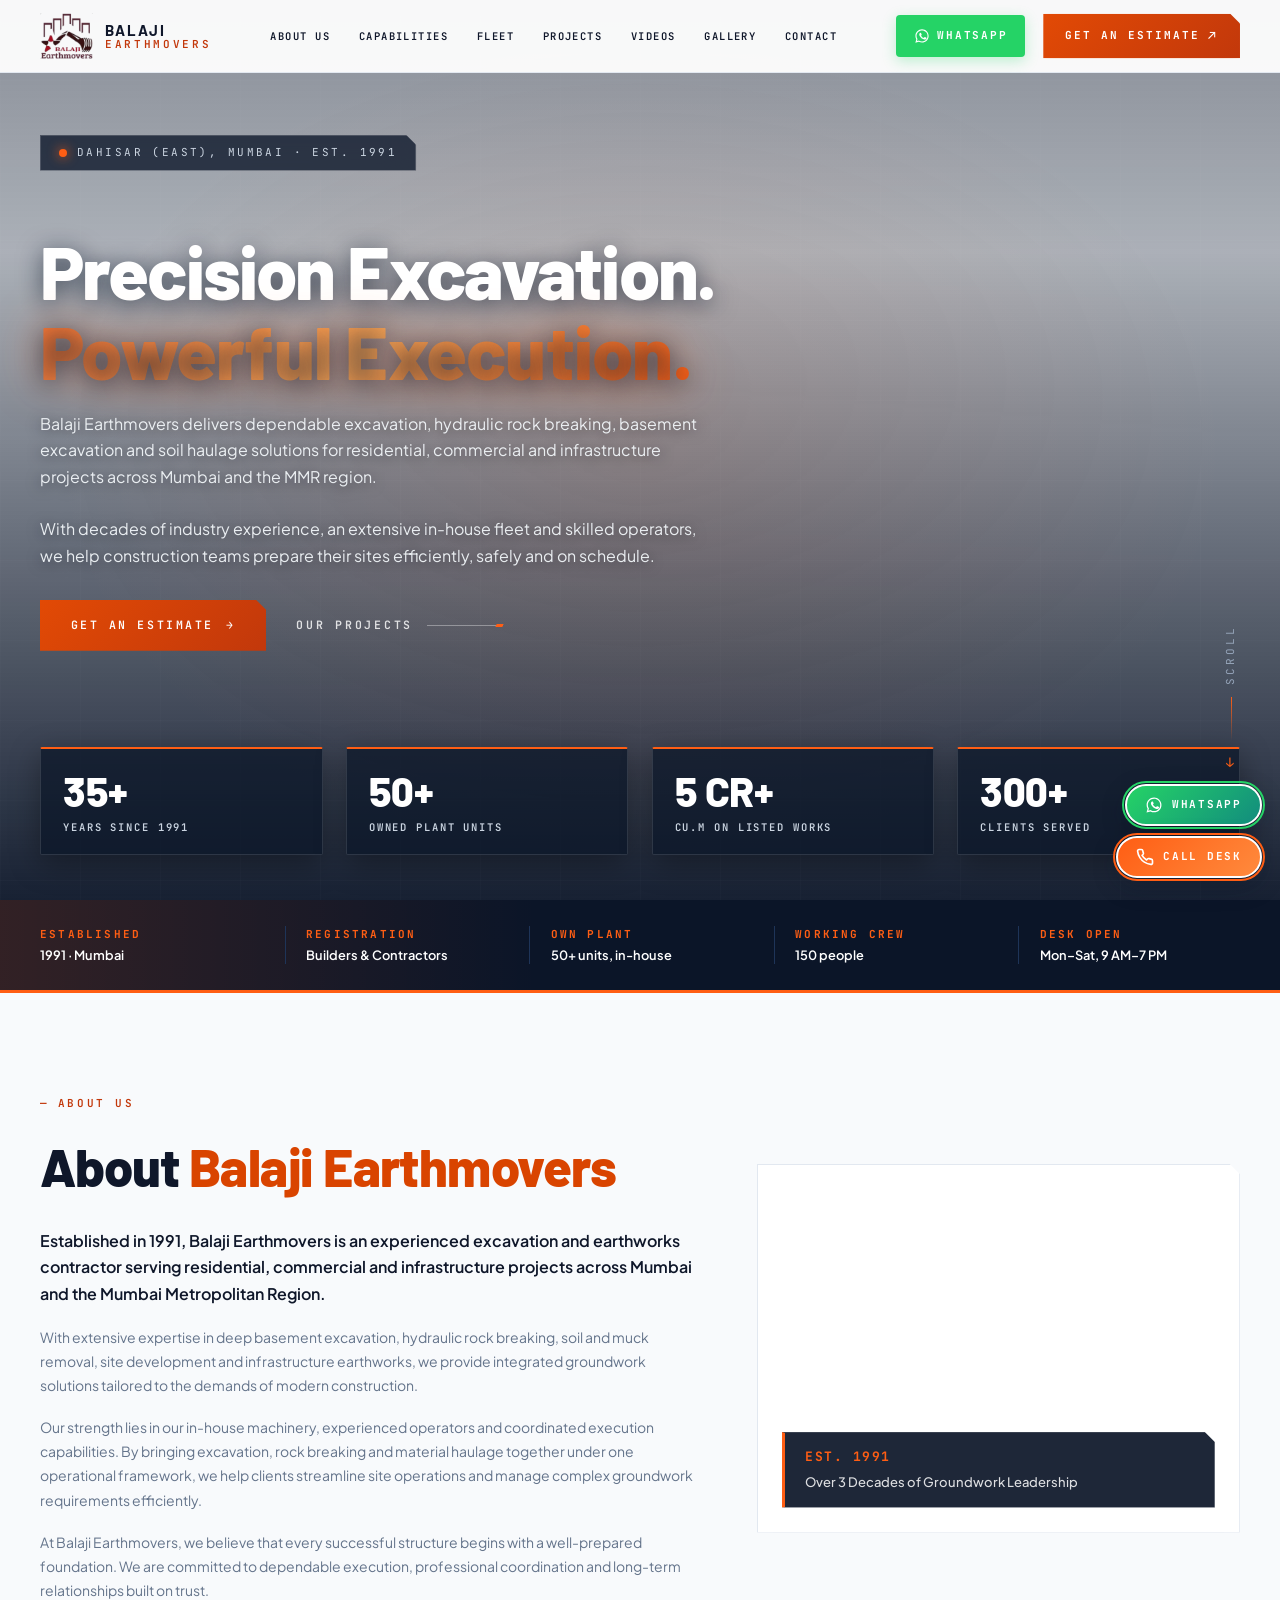
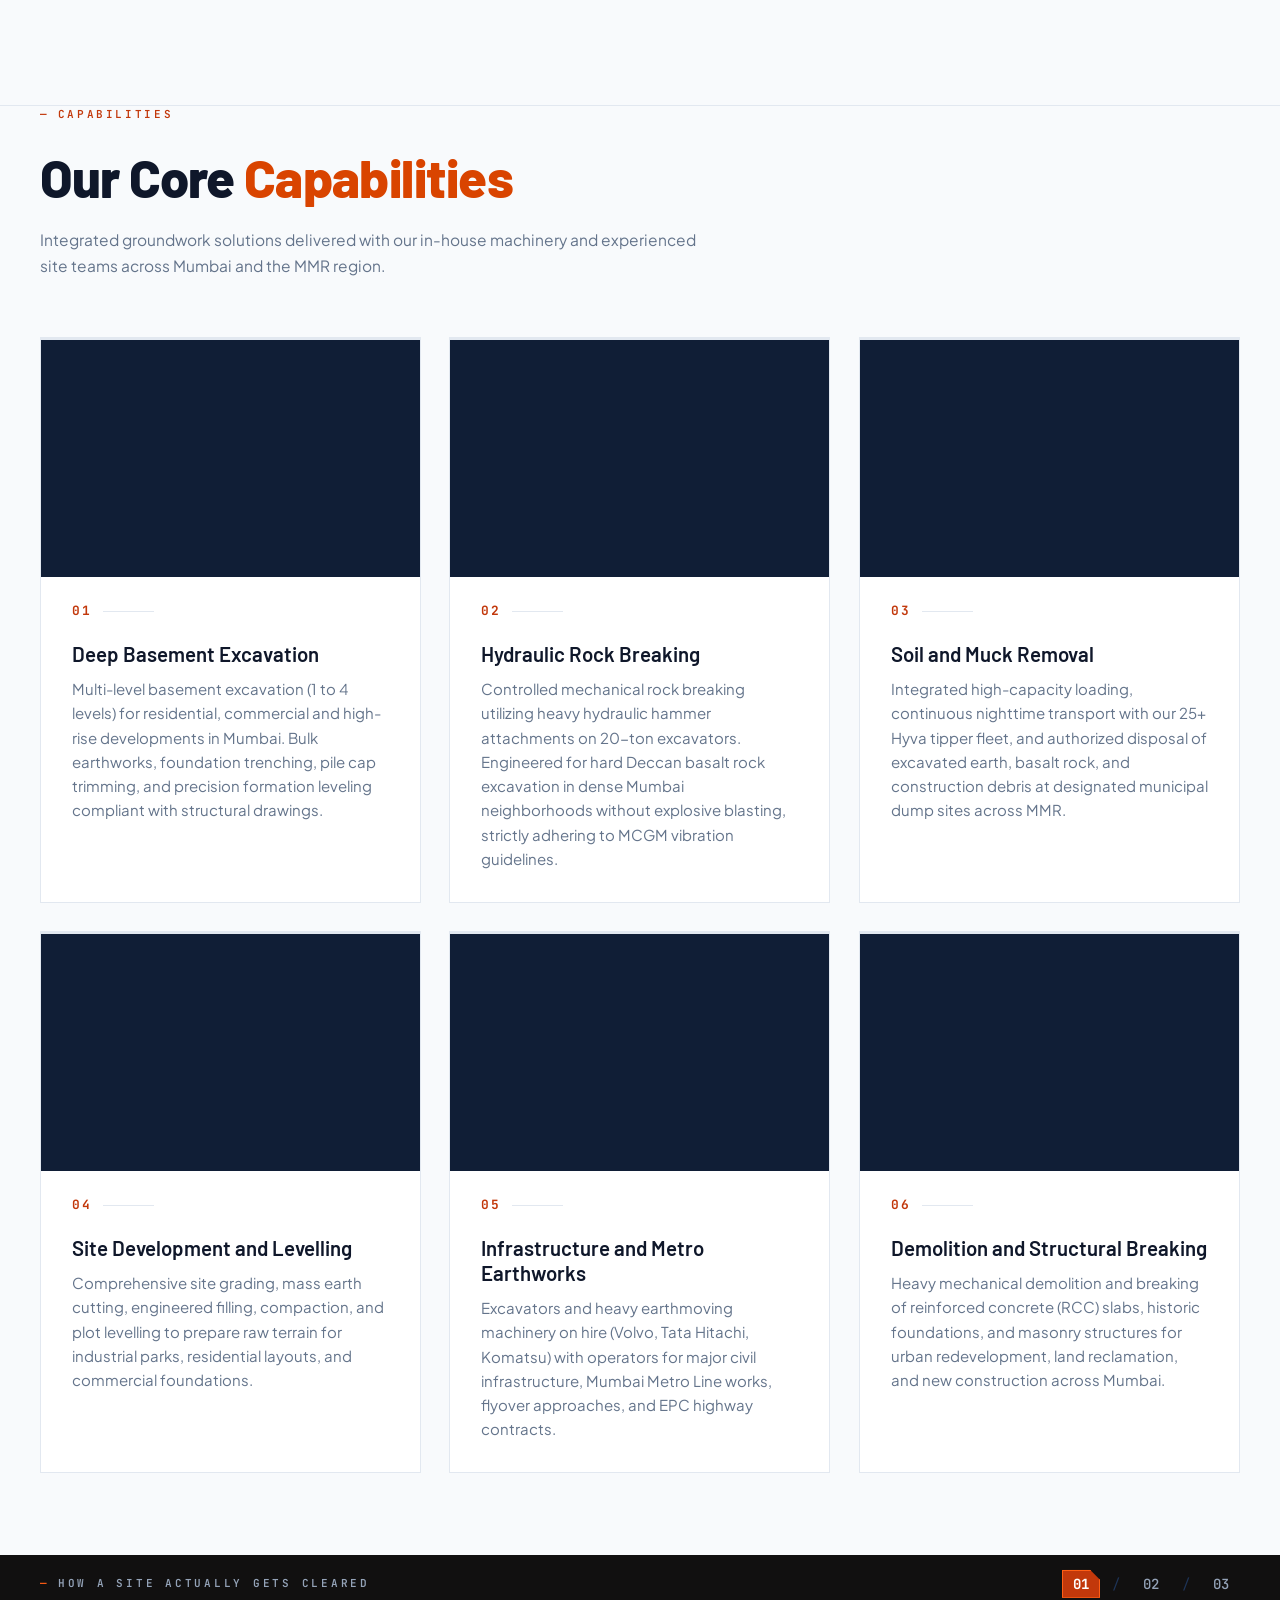
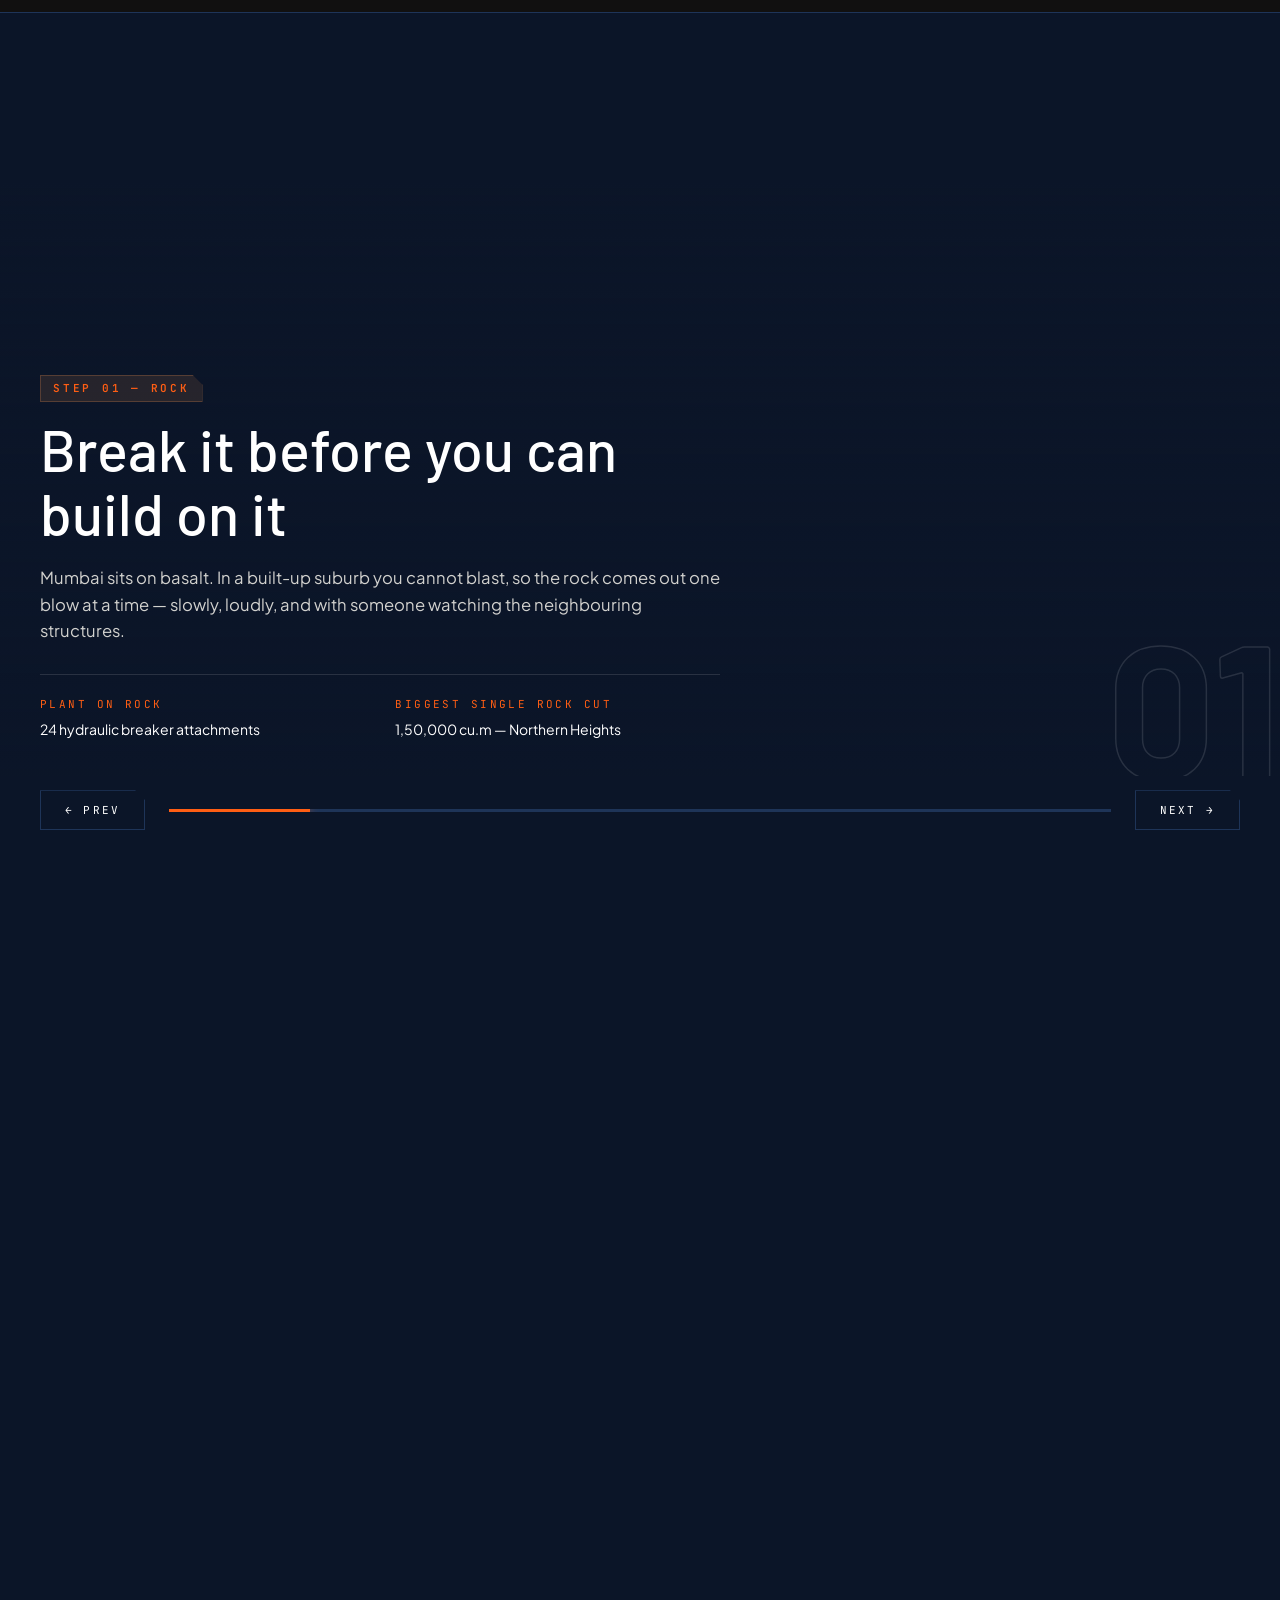
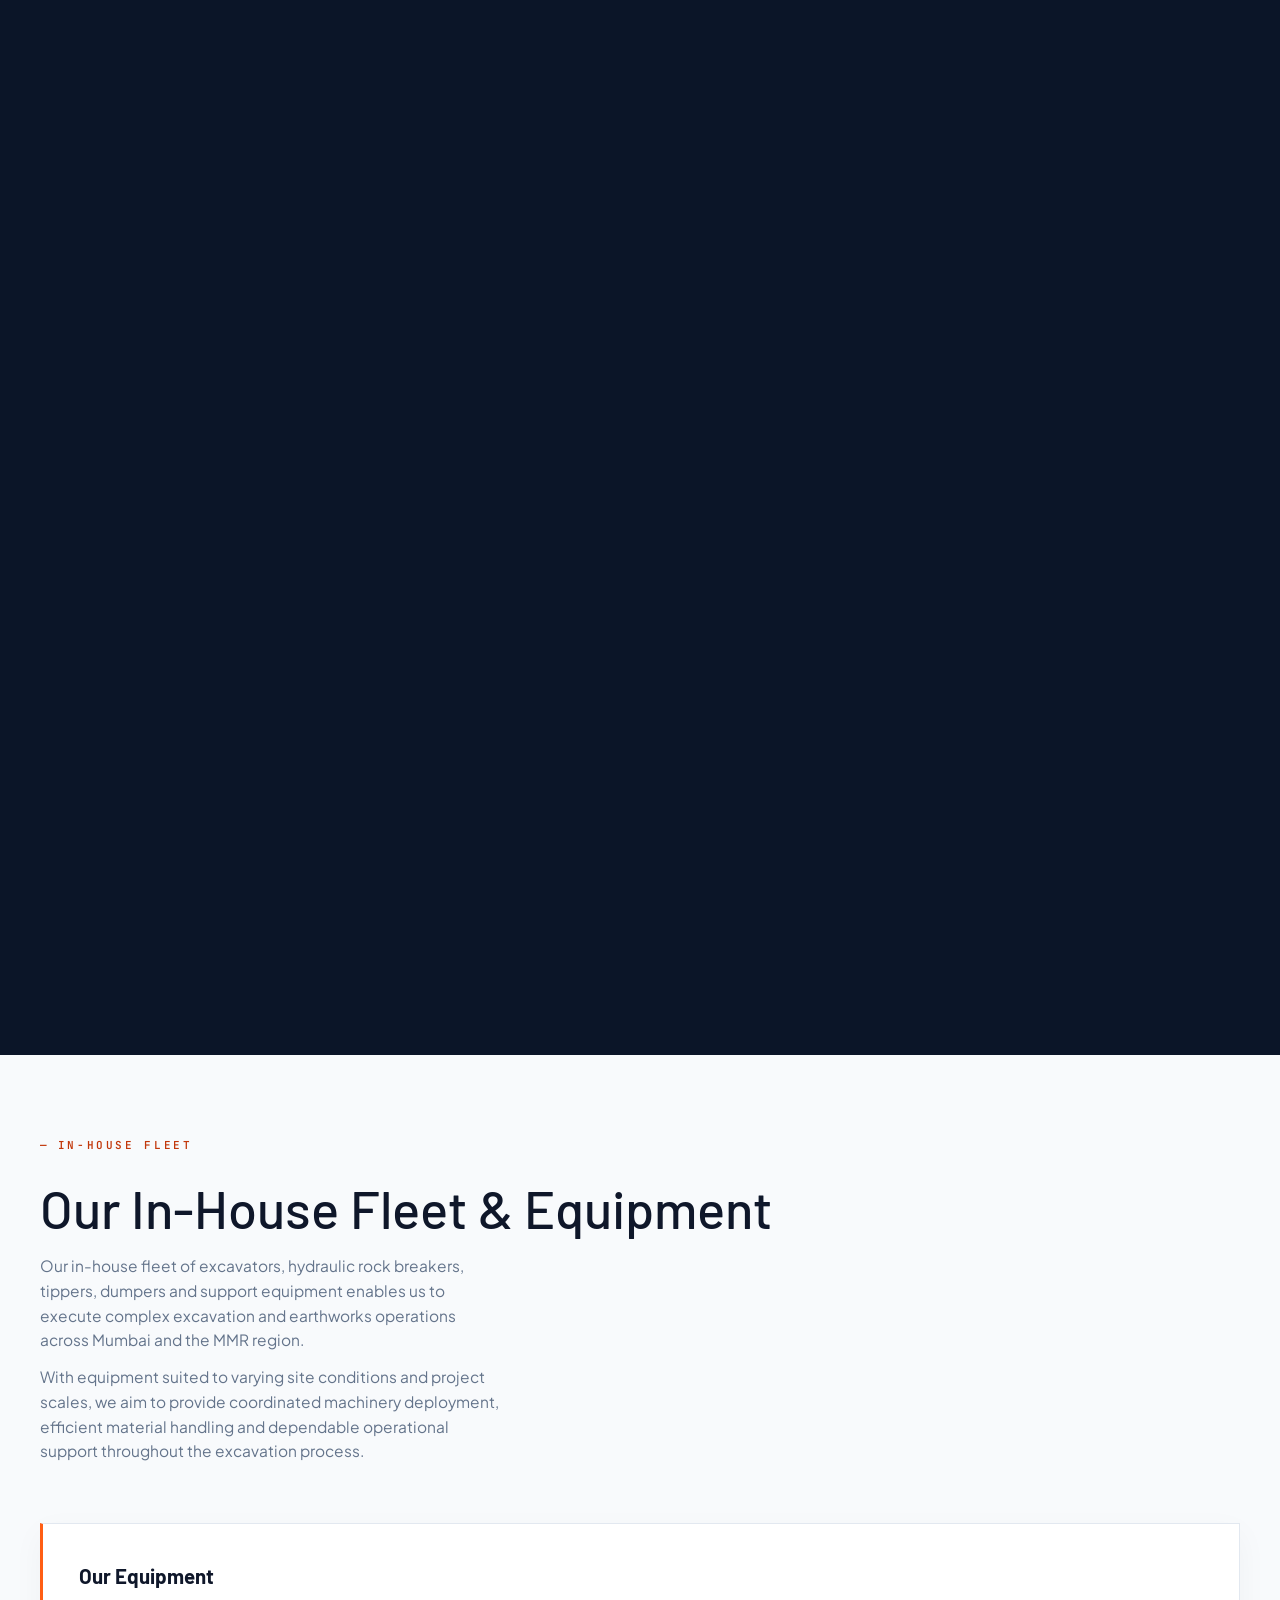
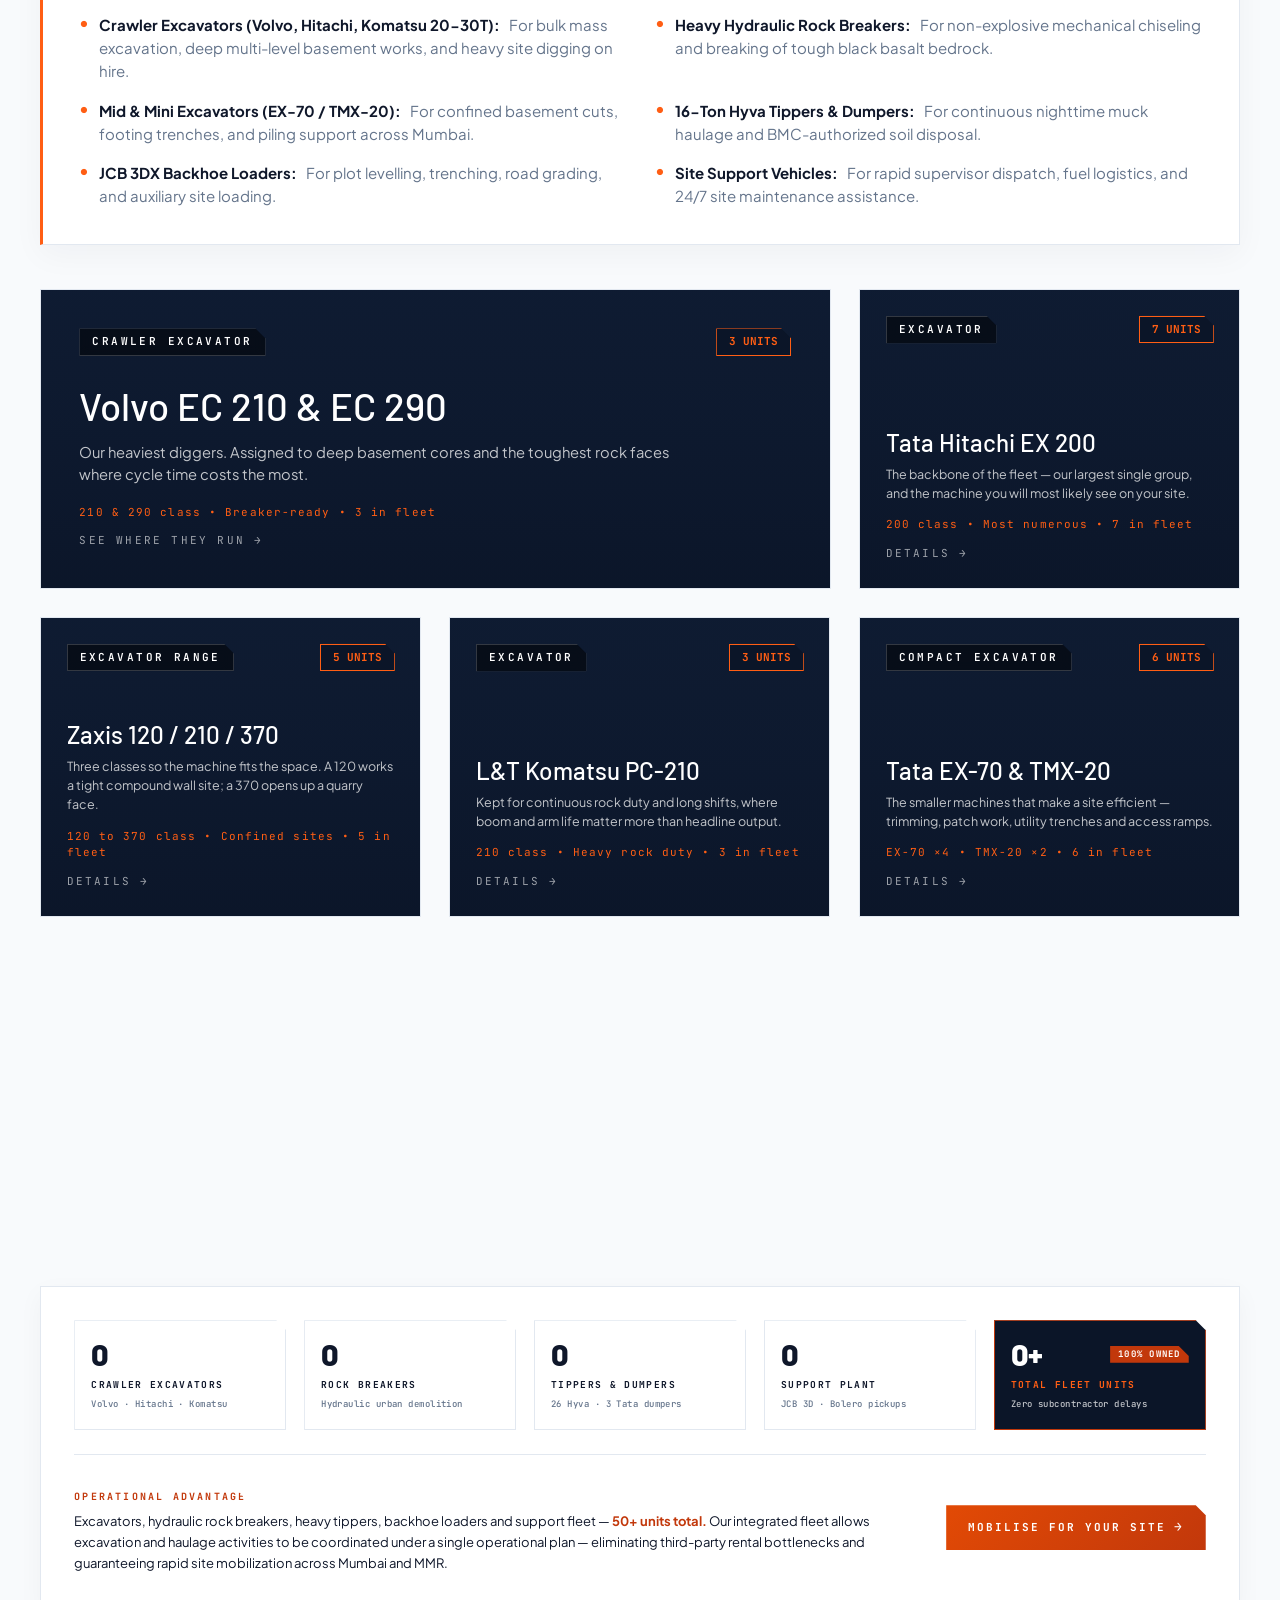
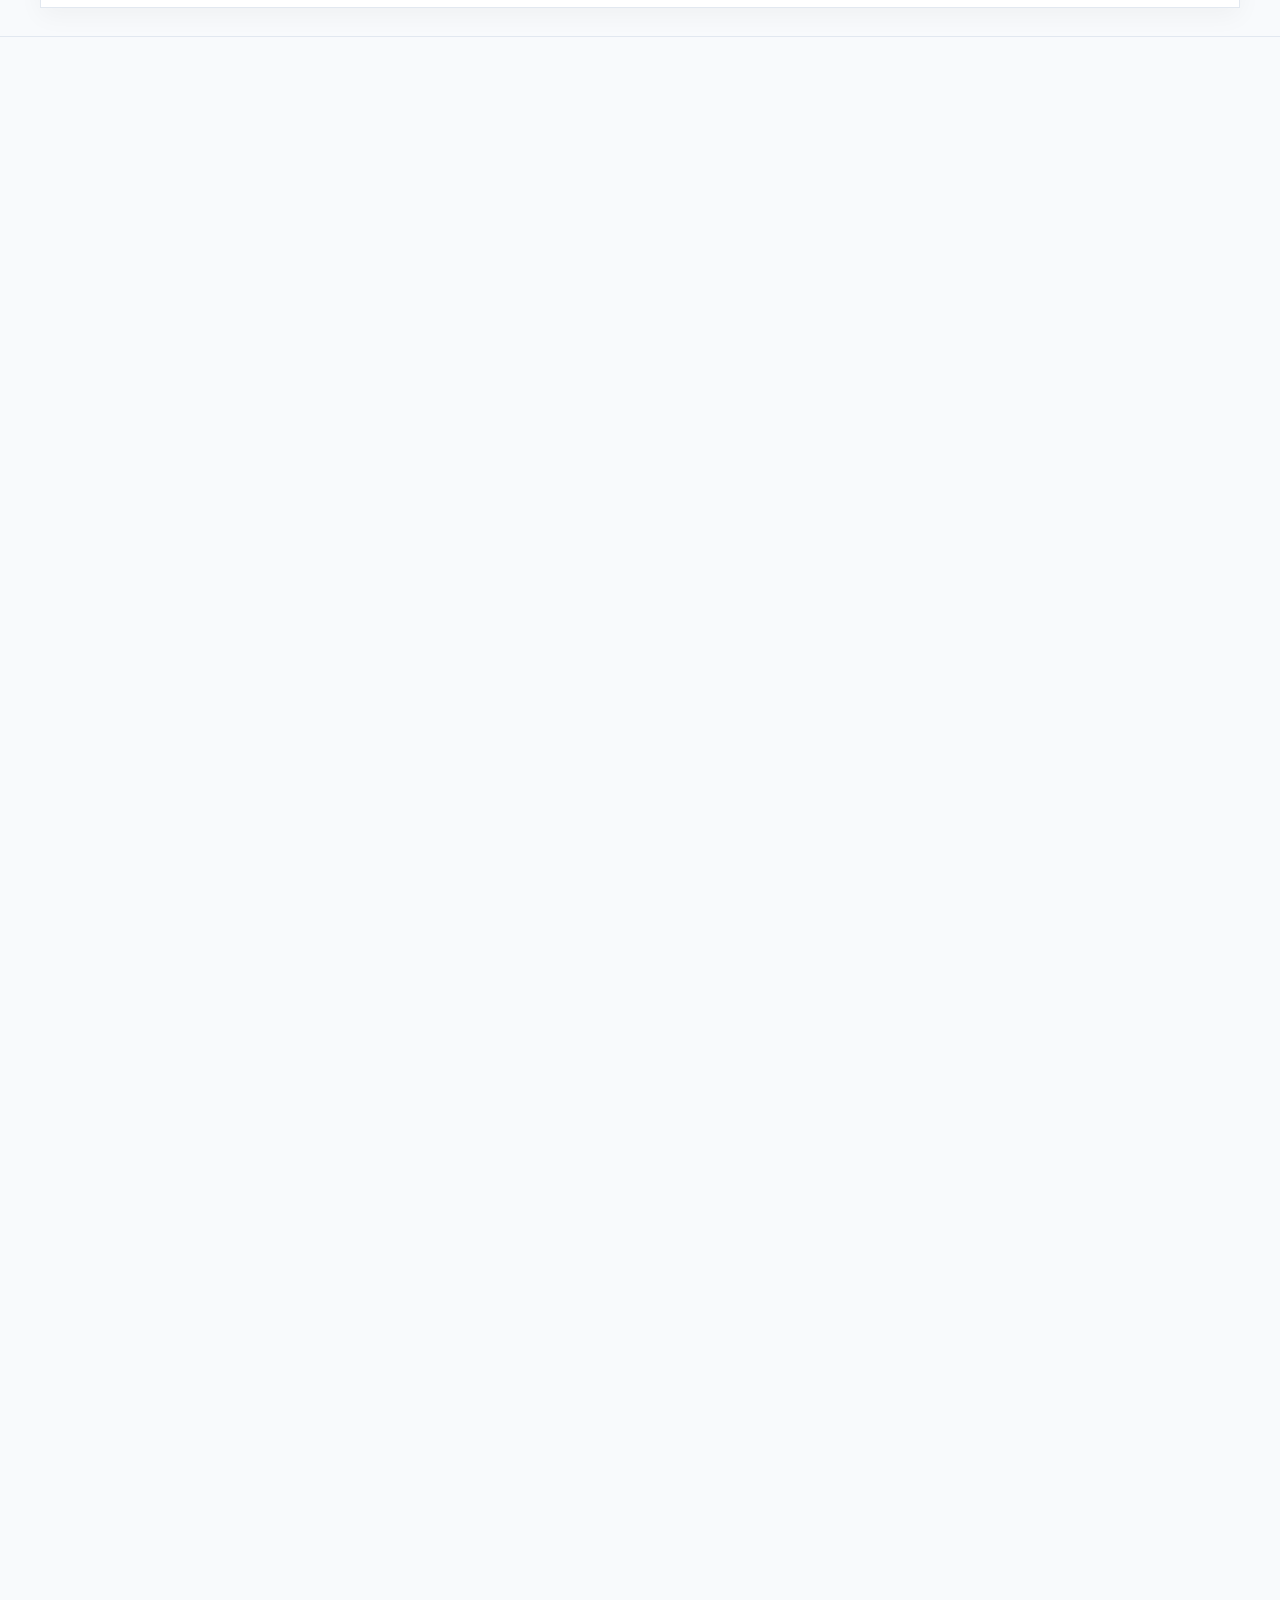
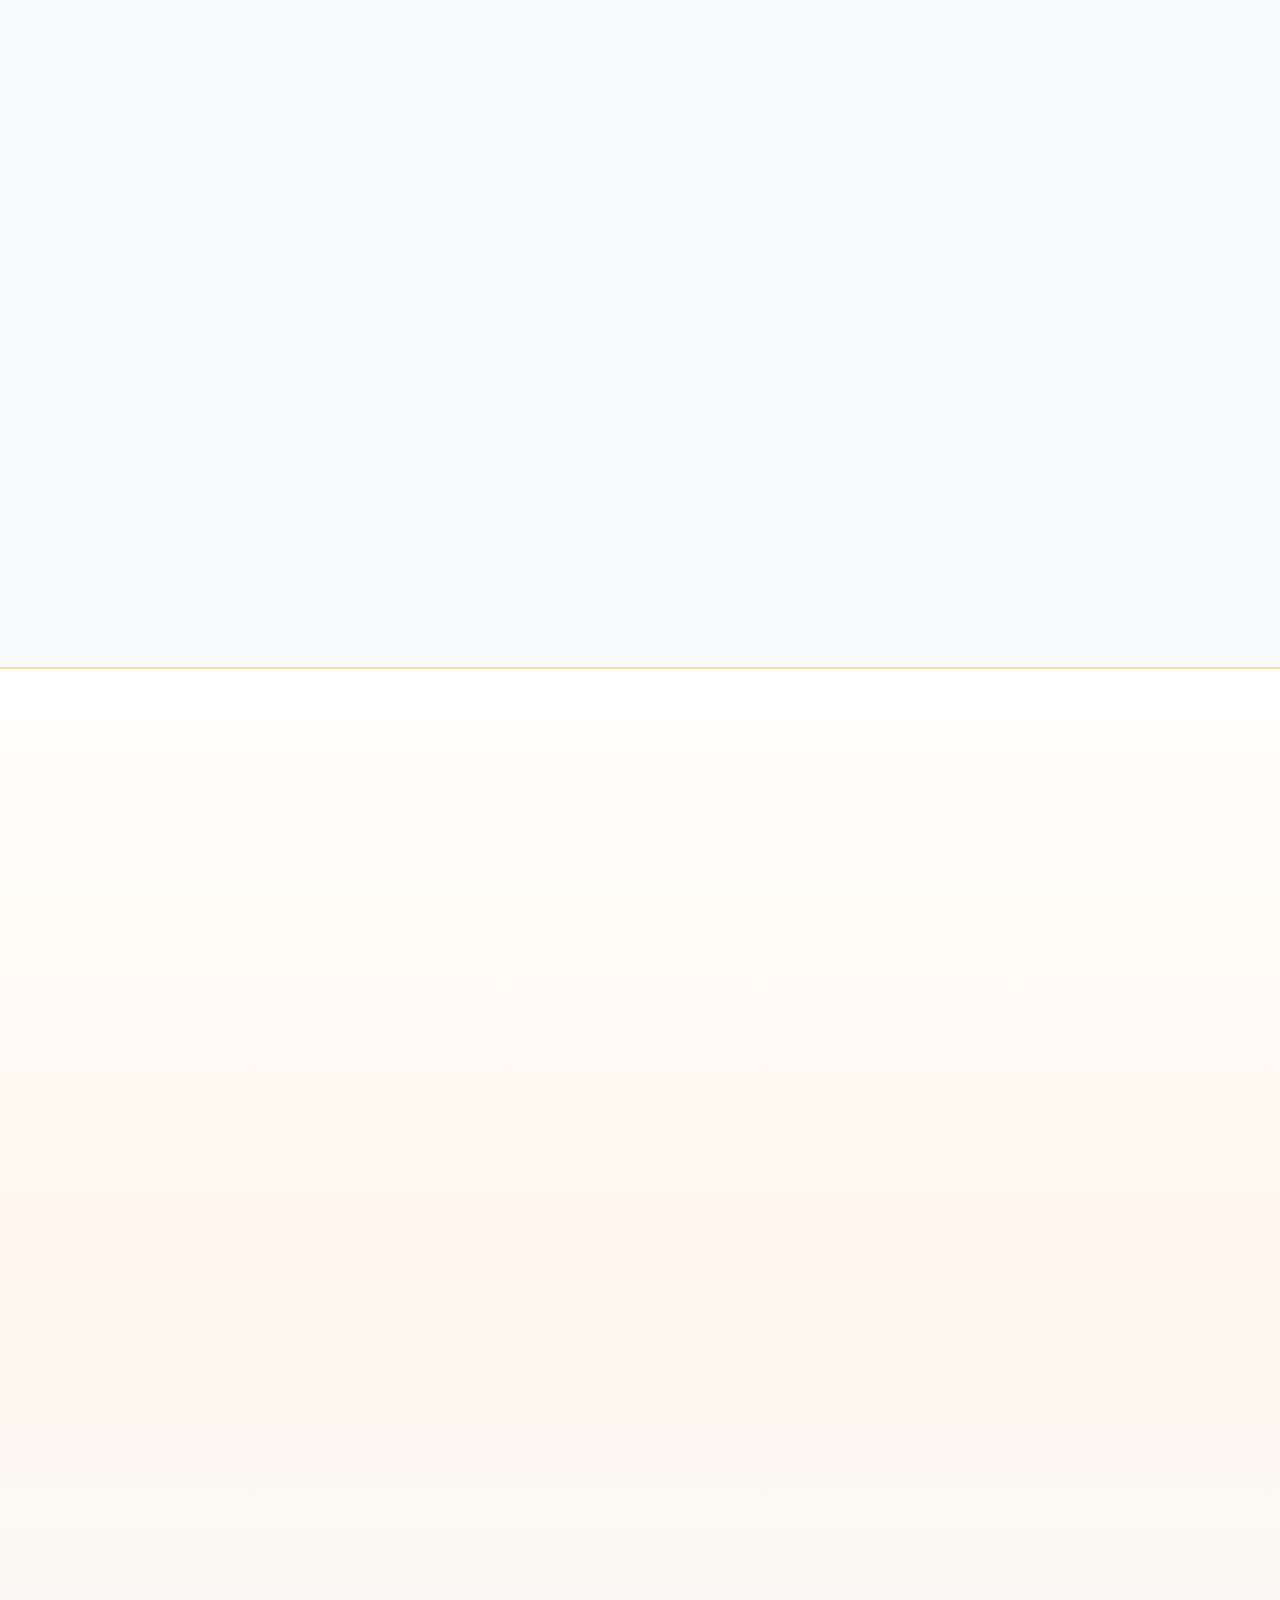
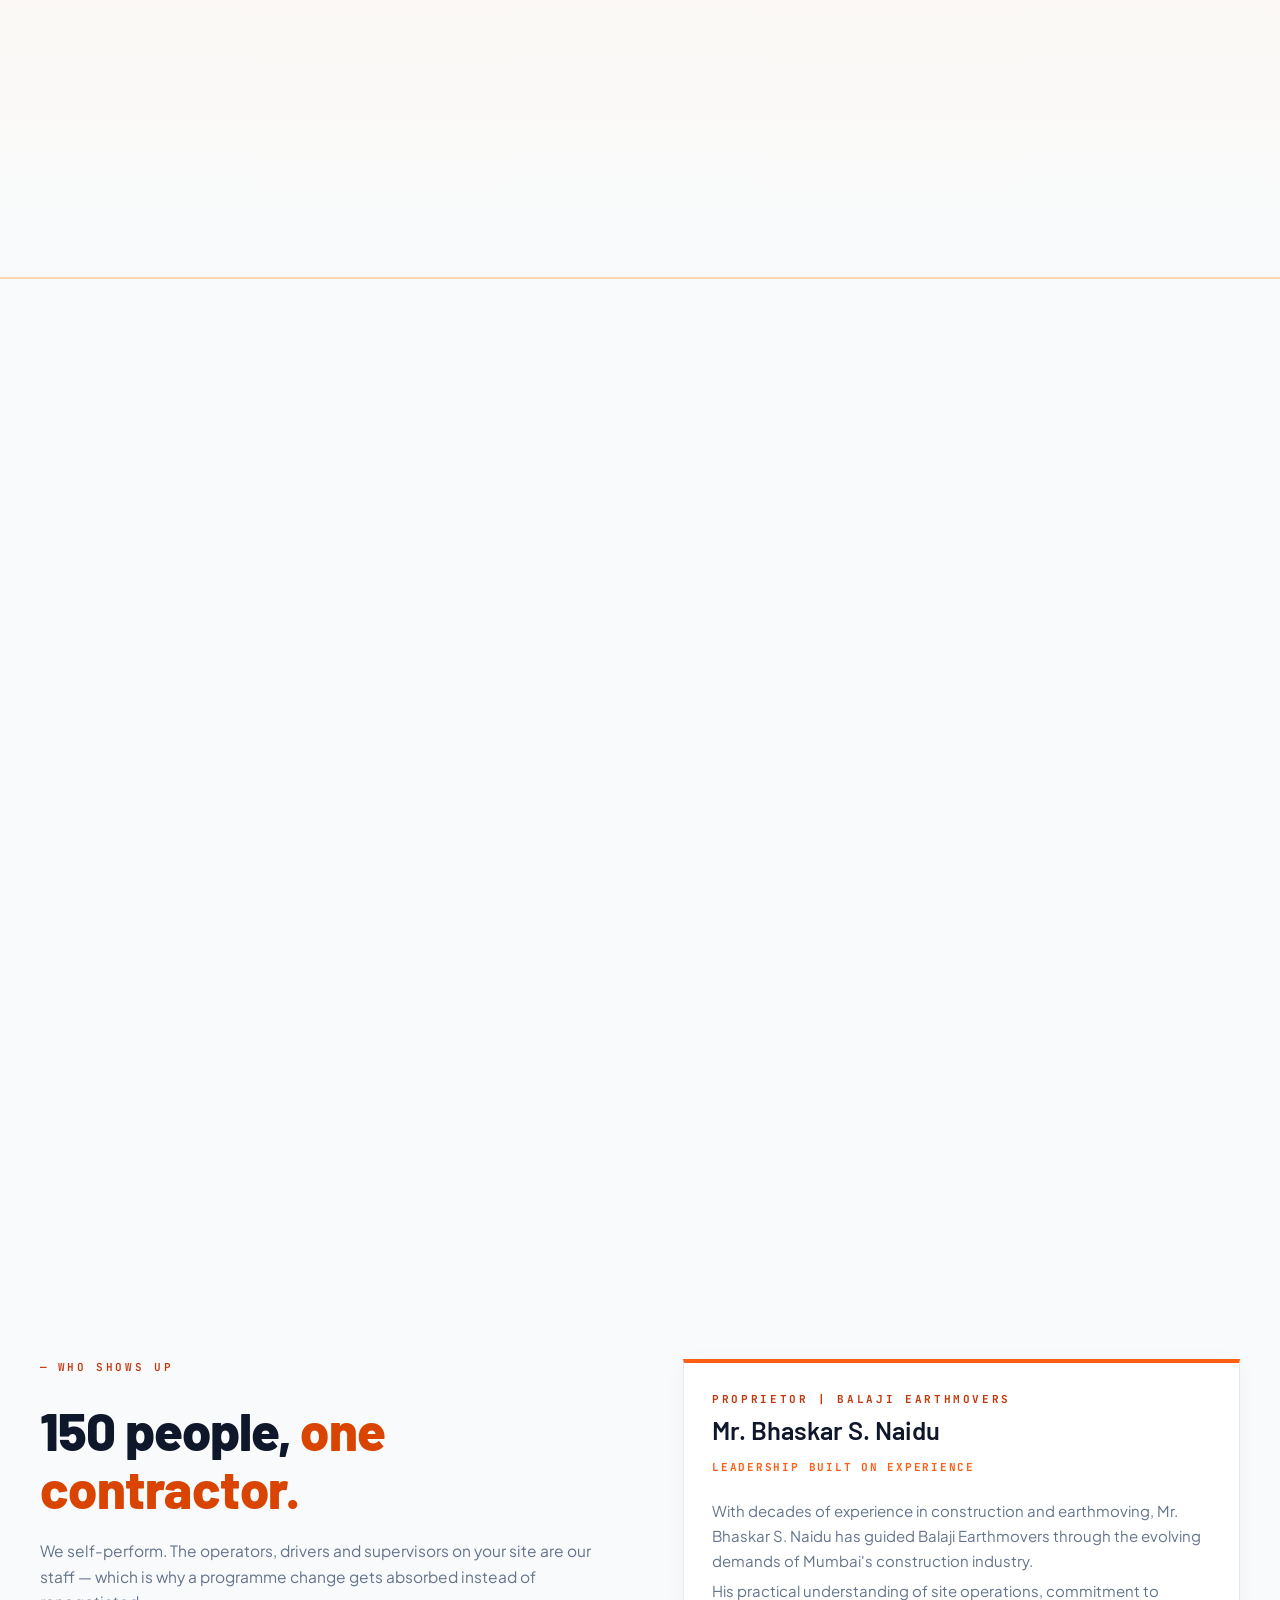
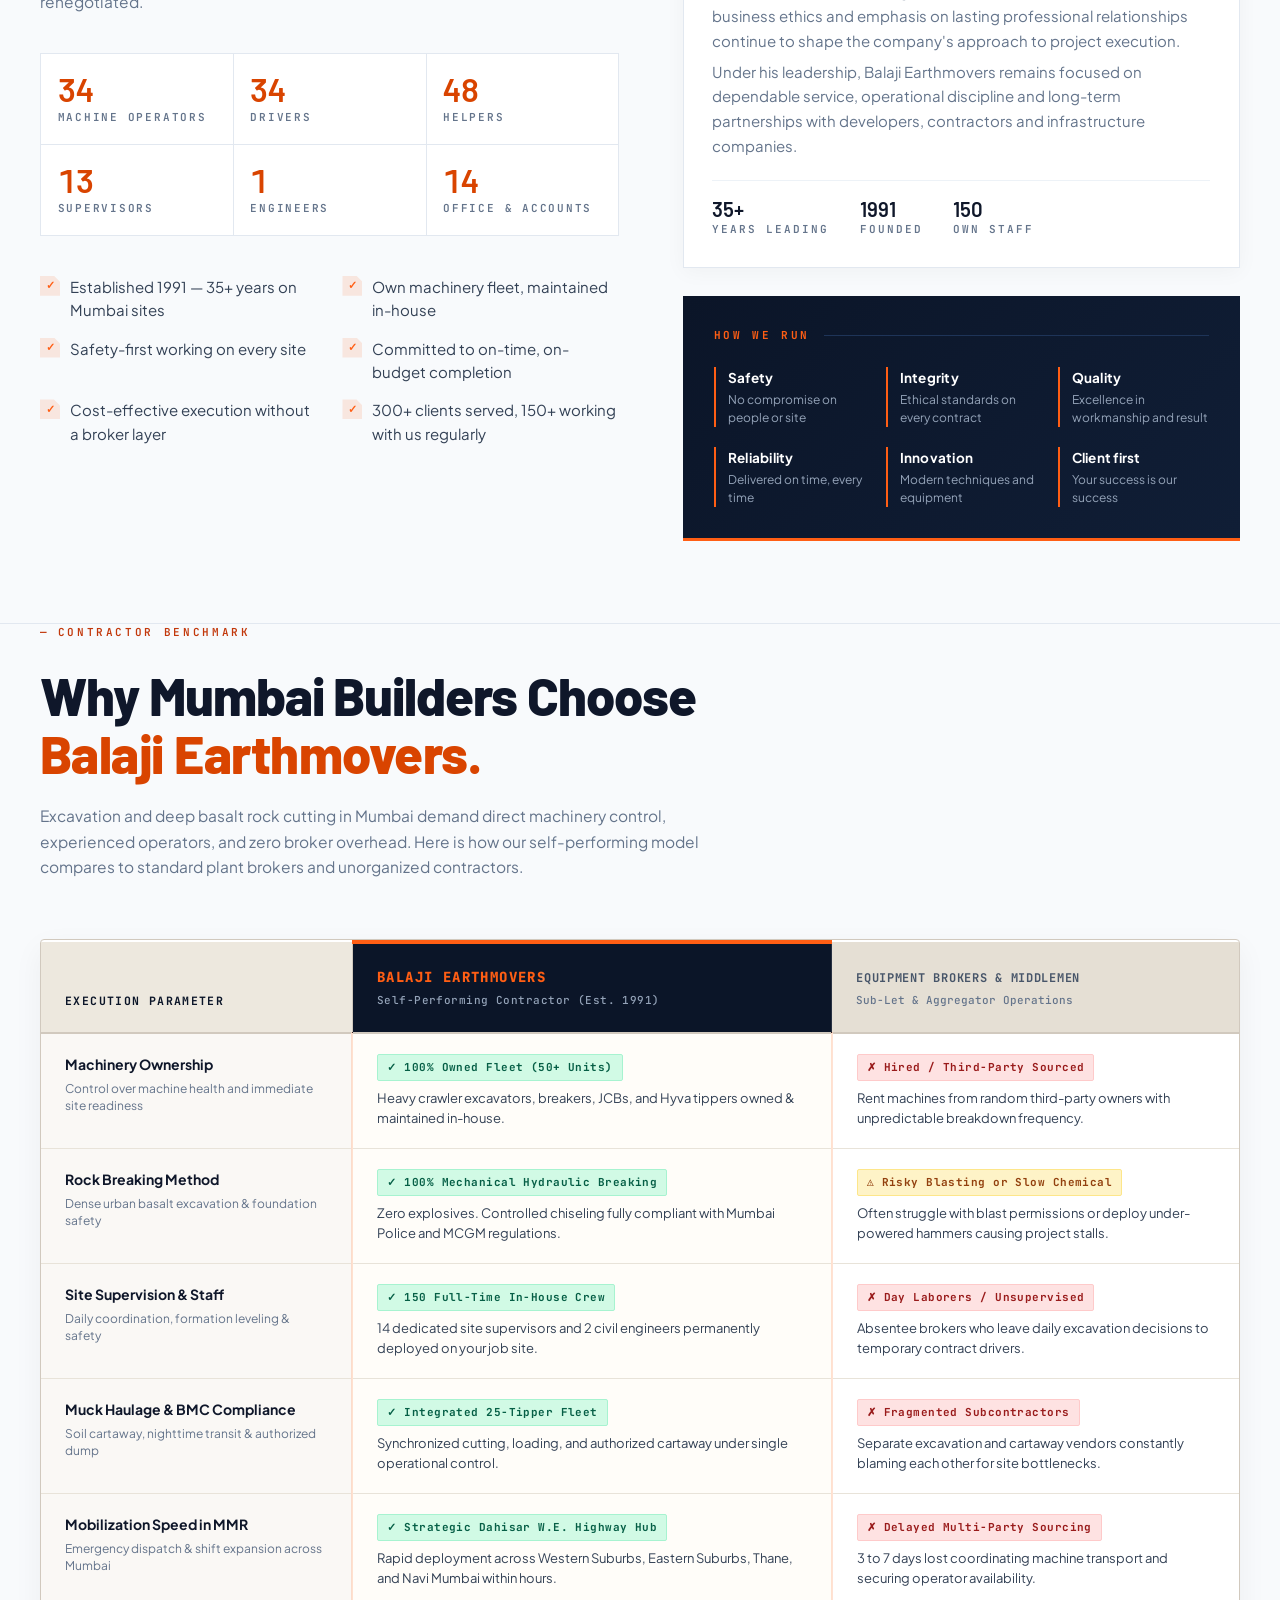
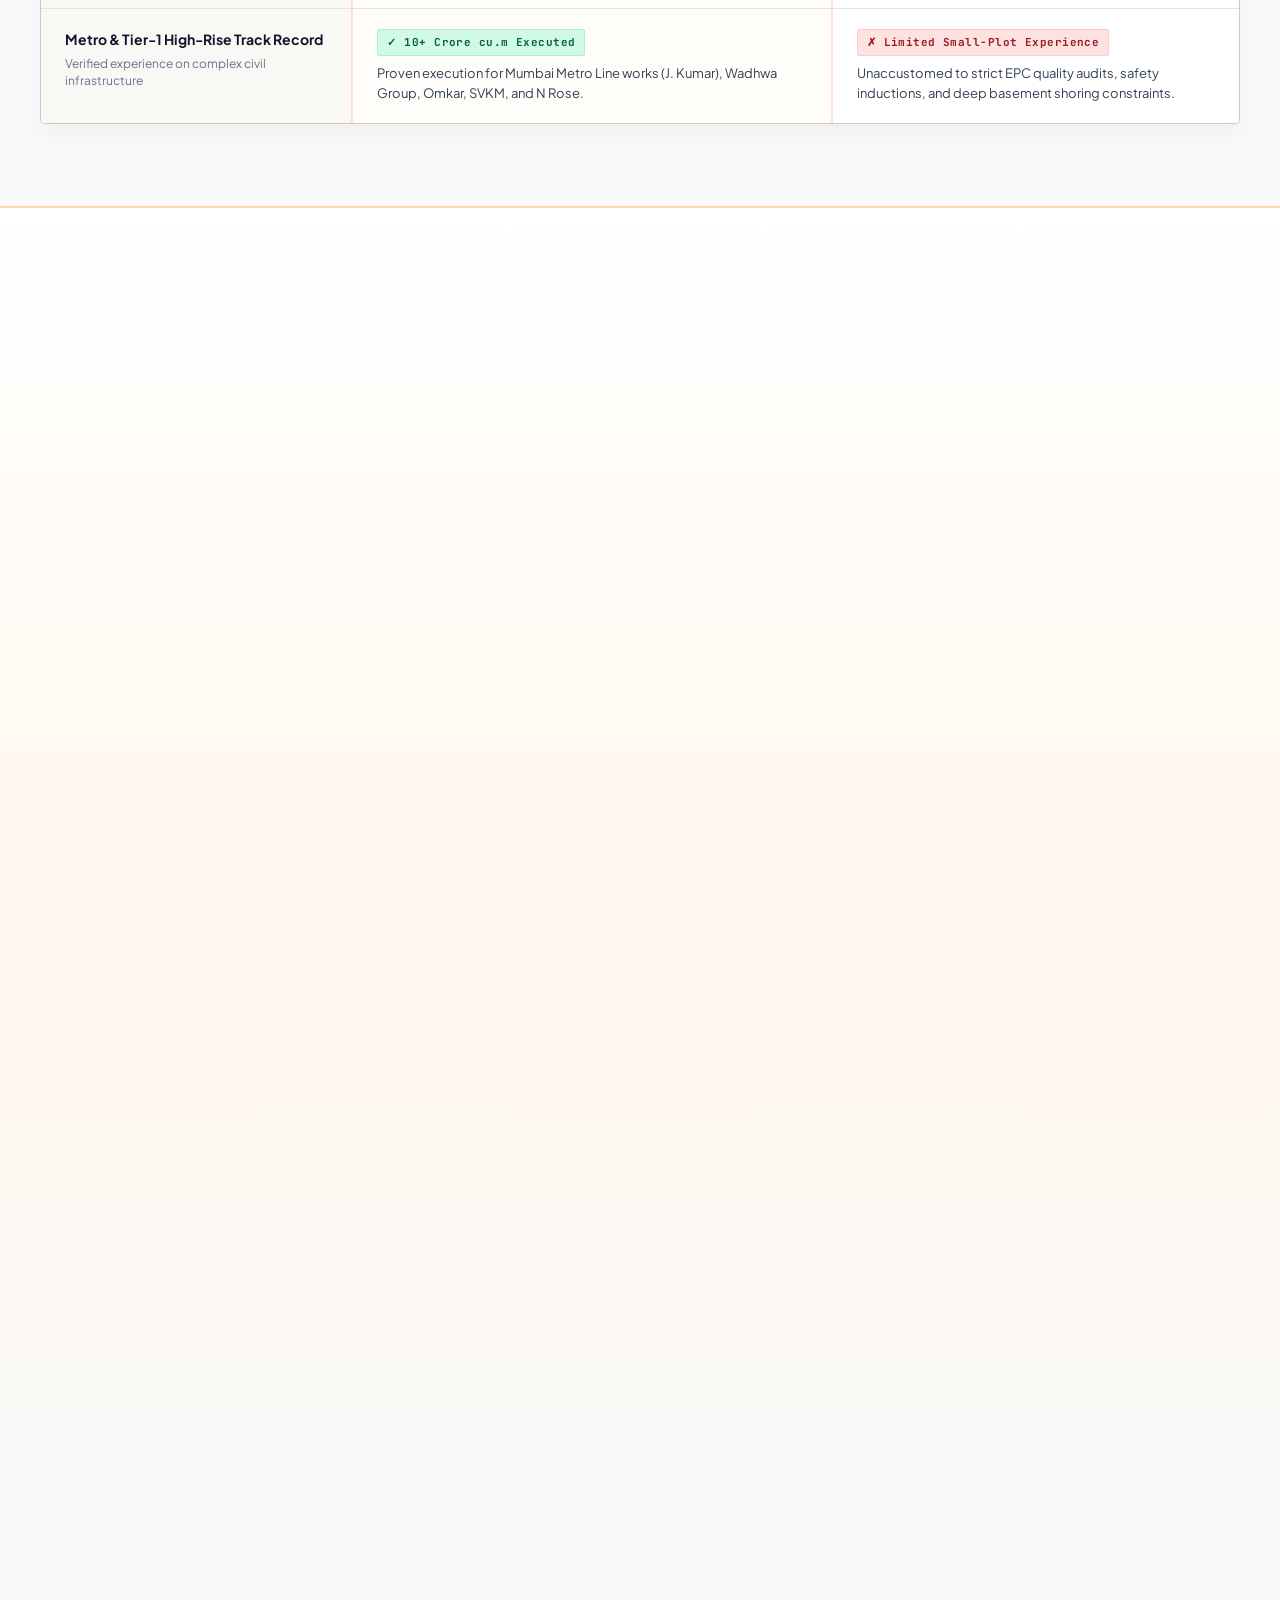
==== commit 878ccec6: "feat(seo): optimize comprehensive keyword clusters, expand FAQ schemas, and enhance MMR search direc" ====
--- a/index.html
+++ b/index.html
@@ -11,7 +11,7 @@
     <meta name="description"
         content="Balaji Earthmovers Mumbai (Est. 1991) — Premier excavation &amp; earthmoving contractors specializing in deep basement excavation, non-explosive hydraulic rock breaking, soil &amp; muck haulage across Mumbai, Dahisar, Thane &amp; MMR. 50+ owned machinery fleet. Official website: balajiearthmoversmumbai.com. Call +91 93203 20445.">
     <meta name="keywords"
-        content="balaji earthmovers mumbai, balajiearthmoversmumbai.com, excavation contractors mumbai, earthmoving contractors mumbai, hydraulic rock breaking mumbai, basement excavation contractors mumbai, soil and muck removal mumbai, non-explosive rock breaking mumbai, excavator on hire dahisar mumbai, earthmovers dahisar, excavation contractor borivali, excavation contractor andheri, heavy machinery rental mumbai, site levelling contractor mumbai, demolition contractor mumbai, mmr excavation contractors, balaji earthmovers">
+        content="excavation contractors mumbai, earthmoving contractors mumbai, balaji earthmovers mumbai, balajiearthmoversmumbai.com, deep basement excavation contractors mumbai, hydraulic rock breaking mumbai, non-explosive rock breaking mumbai, rock excavation without blasting mumbai, excavator on hire in mumbai, jcb on hire mumbai, rock breaker on hire mumbai, soil and muck removal mumbai, construction debris cartaway bmc mumbai, site levelling contractor mumbai, plot grading contractor mumbai, foundation excavation mumbai, mass earthwork contractor mumbai, demolition contractor mumbai, heavy machinery rental mumbai, tata hitachi excavator hire mumbai, volvo 210 hire mumbai, komatsu pc210 hire mumbai, hyva tipper hire mumbai, earthmovers dahisar, excavation contractor borivali, excavation contractor andheri, excavation contractor kandivali, excavation contractor malad, excavation contractor goregaon, excavation contractor powai, excavation contractor bandra, excavation contractor thane, earthmoving contractors navi mumbai, earthmovers mira bhayandar, bhaskar naidu balaji earthmovers">
     <meta name="robots" content="index, follow, max-snippet:-1, max-image-preview:large, max-video-preview:-1">
     <meta name="googlebot" content="index, follow, max-snippet:-1, max-image-preview:large, max-video-preview:-1">
     <meta name="bingbot" content="index, follow, max-snippet:-1, max-image-preview:large, max-video-preview:-1">
@@ -21,6 +21,9 @@
     <meta name="copyright" content="Balaji Earthmovers Mumbai">
     <meta name="format-detection" content="telephone=yes">
     <meta name="theme-color" content="#FF5E14">
+
+    <!-- Google Search Console Verification -->
+    <meta name="google-site-verification" content="googleb9519ecd696ef985">
 
     <!-- GEO SEO / Local Search Signals (Mumbai & MMR) -->
     <meta name="geo.region" content="IN-MH">
@@ -160,31 +163,67 @@
             { "@type": "City", "name": "Navi Mumbai" },
             { "@type": "AdministrativeArea", "name": "Ghansoli" },
             { "@type": "City", "name": "Mira Bhayandar" },
+            { "@type": "AdministrativeArea", "name": "Worli" },
+            { "@type": "AdministrativeArea", "name": "Lower Parel" },
+            { "@type": "AdministrativeArea", "name": "Dadar" },
+            { "@type": "AdministrativeArea", "name": "Vashi" },
+            { "@type": "AdministrativeArea", "name": "Panvel" },
             { "@type": "PostalCode", "postalCode": "400068" },
             { "@type": "PostalCode", "postalCode": "400092" },
+            { "@type": "PostalCode", "postalCode": "400066" },
             { "@type": "PostalCode", "postalCode": "400067" },
+            { "@type": "PostalCode", "postalCode": "400101" },
             { "@type": "PostalCode", "postalCode": "400064" },
+            { "@type": "PostalCode", "postalCode": "400097" },
             { "@type": "PostalCode", "postalCode": "400063" },
+            { "@type": "PostalCode", "postalCode": "400104" },
             { "@type": "PostalCode", "postalCode": "400053" },
+            { "@type": "PostalCode", "postalCode": "400069" },
             { "@type": "PostalCode", "postalCode": "400057" },
             { "@type": "PostalCode", "postalCode": "400050" },
+            { "@type": "PostalCode", "postalCode": "400049" },
             { "@type": "PostalCode", "postalCode": "400018" },
+            { "@type": "PostalCode", "postalCode": "400013" },
+            { "@type": "PostalCode", "postalCode": "400028" },
+            { "@type": "PostalCode", "postalCode": "400076" },
             { "@type": "PostalCode", "postalCode": "400077" },
+            { "@type": "PostalCode", "postalCode": "400080" },
             { "@type": "PostalCode", "postalCode": "400601" },
+            { "@type": "PostalCode", "postalCode": "400615" },
+            { "@type": "PostalCode", "postalCode": "400703" },
             { "@type": "PostalCode", "postalCode": "400701" },
             { "@type": "PostalCode", "postalCode": "401107" }
+          ],
+          "keywords": [
+            "Excavation Contractors Mumbai",
+            "Earthmoving Contractors Mumbai",
+            "Deep Basement Excavation Contractors Mumbai",
+            "Hydraulic Rock Breaking Without Blasting Mumbai",
+            "Excavator On Hire in Mumbai",
+            "Tata Hitachi Volvo Komatsu Excavator Hire Mumbai",
+            "Hydraulic Rock Breaker on Hire Mumbai",
+            "JCB 3DX on Hire Dahisar Mumbai",
+            "Soil and Muck Removal Cartaway BMC Compliant",
+            "Heavy Construction Machinery Rental Mumbai",
+            "Site Levelling and Plot Grading Contractors Mumbai",
+            "Demolition and Concrete Breaking Contractors Mumbai",
+            "Metro Infrastructure Groundwork MMR",
+            "Earthmovers Dahisar Borivali Andheri Thane Navi Mumbai"
           ],
           "knowsAbout": [
             "Deep Basement Excavation Mumbai",
             "Hydraulic Rock Breaking Without Blasting",
             "Hard Basalt Rock Splitting MMR",
             "Soil and Muck Removal Cartaway BMC Compliant",
+            "Excavator On Hire in Mumbai (Volvo, Tata Hitachi, Komatsu)",
+            "Heavy Hydraulic Rock Breaker on Hire Mumbai",
+            "JCB 3DX Backhoe Loader Rental Dahisar",
             "Infrastructure and Mumbai Metro Earthworks",
             "Site Levelling and Plot Grading",
             "Demolition and Structural Breaking",
             "Heavy Earthmoving Machinery Fleet (50+ Owned Units)",
             "Self-Performing Earthmoving Contractor vs Plant Brokers",
-            "16-Ton Hyva Tipper Logistics",
+            "16-Ton Hyva Tipper Logistics and Nighttime Transit",
             "Balaji Earthmovers Mumbai Official Website balajiearthmoversmumbai.com"
           ],
           "hasOfferCatalog": {
@@ -205,6 +244,14 @@
                   "@type": "Service",
                   "name": "Hydraulic Rock Breaking",
                   "description": "Controlled mechanical rock breaking using heavy hydraulic breaker attachments without explosive blasting in dense urban areas."
+                }
+              },
+              {
+                "@type": "Offer",
+                "itemOffered": {
+                  "@type": "Service",
+                  "name": "Excavator & Heavy Machinery Hire",
+                  "description": "Short and long-term project hire of 20-ton crawler excavators (Volvo EC 210, Tata Hitachi EX 200, Komatsu PC 210), JCB 3DX, and hydraulic rock breaker attachments with full-time operators."
                 }
               },
               {
@@ -381,6 +428,38 @@
                 "@type": "Answer",
                 "text": "Explosive blasting is banned across dense Mumbai residential and commercial sectors. We deploy heavy hydraulic rock breaker attachments on 20-ton crawler excavators (Volvo, Komatsu, Tata Hitachi). Our operators utilize controlled mechanical chiseling aligned with natural geological fracture planes, fracturing tough black basalt rock safely without exceeding structural vibration thresholds or compromising adjoining shoring, diaphragm walls, and neighboring high-rise foundations."
               }
+            },
+            {
+              "@type": "Question",
+              "name": "Can we hire excavators and hydraulic rock breakers on monthly or project contract in Mumbai?",
+              "acceptedAnswer": {
+                "@type": "Answer",
+                "text": "Yes. Balaji Earthmovers provides 20-ton crawler excavators (Volvo EC 210, Tata Hitachi EX 200 / Zaxis, Komatsu PC 210), mini excavators (Tata EX-70), JCB 3DX backhoes, and Soosan hydraulic rock breaker attachments on monthly and project-based machinery rental across Mumbai, Dahisar, Thane, and Navi Mumbai with experienced full-time operators and maintenance support."
+              }
+            },
+            {
+              "@type": "Question",
+              "name": "What are the typical excavation and rock breaking rates per cubic meter or brass in Mumbai?",
+              "acceptedAnswer": {
+                "@type": "Answer",
+                "text": "Excavation and rock breaking rates in Mumbai depend on geological strata (loose earth vs. hard black basalt), basement excavation depth (single vs. multi-level), site access constraints, and muck disposal distances. Soft soil excavation and carting is typically estimated per brass or cubic meter, while hard basalt hydraulic rock breaking is priced based on breaker machine hours or solid cubic meter volume. Our Dahisar technical desk provides complimentary site inspections and transparent BOQ-based quotations within 24 hours."
+              }
+            },
+            {
+              "@type": "Question",
+              "name": "How do you handle BMC / MCGM guidelines for construction debris transport and muck haulage?",
+              "acceptedAnswer": {
+                "@type": "Answer",
+                "text": "Mumbai traffic regulations restrict heavy vehicle movement during peak daytime hours. Balaji Earthmovers operates an integrated 25+ Hyva tipper fleet utilizing MCGM/BMC approved night transit windows (10:00 PM to 6:00 AM) to transport excavated soil and rock to authorized municipal reclamation grounds and landfill sites, fully compliant with environmental and dust-mitigation mandates."
+              }
+            },
+            {
+              "@type": "Question",
+              "name": "Which specific Mumbai suburbs and MMR zones do you deploy equipment to?",
+              "acceptedAnswer": {
+                "@type": "Answer",
+                "text": "Headquartered adjacent to the Western Express Highway in Dahisar East, we mobilize machinery rapidly across the entire Western Suburbs (Dahisar, Borivali, Kandivali, Malad, Goregaon, Andheri, Juhu, Bandra), Eastern Suburbs (Powai, Ghatkopar, Bhandup, Mulund, Chembur), South Mumbai (Worli, Lower Parel, Dadar), Thane (Ghodbunder Road, Majiwada), Navi Mumbai (Vashi, Ghansoli, Airoli, Belapur), and Mira-Bhayandar."
+              }
             }
           ]
         },
@@ -702,71 +781,62 @@
                 <div class="cap-grid">
                     <article class="cap-card reveal-up">
                         <div class="cap-img-wrap">
-                            <img src="images/capability-1.webp" alt="01. Deep Basement Excavation" class="cap-img"
+                            <img src="images/capability-1.webp" alt="Deep basement excavation contractors in Mumbai - Balaji Earthmovers" class="cap-img"
                                 loading="lazy">
                         </div>
                         <span class="cap-num mono">01</span>
                         <h3 class="cap-title">Deep Basement Excavation</h3>
-                        <p class="cap-text">Execution of deep basement excavation for residential, commercial and
-                            mixed-use developments, including bulk excavation, controlled cutting and trimming to the
-                            required formation level, as per approved drawings and site requirements.</p>
+                        <p class="cap-text">Multi-level basement excavation (1 to 4 levels) for residential, commercial and high-rise developments in Mumbai. Bulk earthworks, foundation trenching, pile cap trimming, and precision formation leveling compliant with structural drawings.</p>
                     </article>
 
                     <article class="cap-card reveal-up">
                         <div class="cap-img-wrap">
-                            <img src="images/capability-2.webp" alt="02. Hydraulic Rock Breaking" class="cap-img"
+                            <img src="images/capability-2.webp" alt="Hydraulic rock breaking without blasting in Mumbai - Balaji Earthmovers" class="cap-img"
                                 loading="lazy">
                         </div>
                         <span class="cap-num mono">02</span>
                         <h3 class="cap-title">Hydraulic Rock Breaking</h3>
-                        <p class="cap-text">Mechanical rock breaking using hydraulic breaker attachments for hard-rock
-                            excavation in urban and built-up locations, subject to applicable site conditions and
-                            permissions.</p>
+                        <p class="cap-text">Controlled mechanical rock breaking utilizing heavy hydraulic hammer attachments on 20-ton excavators. Engineered for hard Deccan basalt rock excavation in dense Mumbai neighborhoods without explosive blasting, strictly adhering to MCGM vibration guidelines.</p>
                     </article>
 
                     <article class="cap-card reveal-up">
                         <div class="cap-img-wrap">
-                            <img src="images/capability-3.webp" alt="03. Soil and Muck Removal" class="cap-img"
+                            <img src="images/capability-3.webp" alt="Soil and muck removal cartaway contractor Mumbai - Balaji Earthmovers" class="cap-img"
                                 loading="lazy">
                         </div>
                         <span class="cap-num mono">03</span>
                         <h3 class="cap-title">Soil and Muck Removal</h3>
-                        <p class="cap-text">Integrated loading, transportation and authorized disposal of excavated soil
-                            and debris, coordinated with excavation activities to support efficient site operations.</p>
+                        <p class="cap-text">Integrated high-capacity loading, continuous nighttime transport with our 25+ Hyva tipper fleet, and authorized disposal of excavated earth, basalt rock, and construction debris at designated municipal dump sites across MMR.</p>
                     </article>
 
                     <article class="cap-card reveal-up">
                         <div class="cap-img-wrap">
-                            <img src="images/capability-4.webp" alt="04. Site Development and Levelling" class="cap-img"
+                            <img src="images/capability-4.webp" alt="Site development and plot levelling contractors Mumbai - Balaji Earthmovers" class="cap-img"
                                 loading="lazy">
                         </div>
                         <span class="cap-num mono">04</span>
                         <h3 class="cap-title">Site Development and Levelling</h3>
-                        <p class="cap-text">Site grading, earth cutting, filling, levelling and related groundwork to
-                            prepare plots for subsequent construction activities.</p>
+                        <p class="cap-text">Comprehensive site grading, mass earth cutting, engineered filling, compaction, and plot levelling to prepare raw terrain for industrial parks, residential layouts, and commercial foundations.</p>
                     </article>
 
                     <article class="cap-card reveal-up">
                         <div class="cap-img-wrap">
-                            <img src="images/capability-5.webp" alt="05. Infrastructure and Metro Earthworks"
+                            <img src="images/capability-5.webp" alt="Heavy excavator machinery on hire and metro earthworks Mumbai - Balaji Earthmovers"
                                 class="cap-img" loading="lazy">
                         </div>
                         <span class="cap-num mono">05</span>
                         <h3 class="cap-title">Infrastructure and Metro Earthworks</h3>
-                        <p class="cap-text">Earthwork execution for infrastructure projects, including large-scale
-                            excavation and associated groundwork in coordination with EPC contractors and project teams.
-                        </p>
+                        <p class="cap-text">Excavators and heavy earthmoving machinery on hire (Volvo, Tata Hitachi, Komatsu) with operators for major civil infrastructure, Mumbai Metro Line works, flyover approaches, and EPC highway contracts.</p>
                     </article>
 
                     <article class="cap-card reveal-up">
                         <div class="cap-img-wrap">
-                            <img src="images/capability-6.webp" alt="06. Demolition and Structural Breaking"
+                            <img src="images/capability-6.webp" alt="Demolition and structural concrete breaking contractors Mumbai - Balaji Earthmovers"
                                 class="cap-img" loading="lazy">
                         </div>
                         <span class="cap-num mono">06</span>
                         <h3 class="cap-title">Demolition and Structural Breaking</h3>
-                        <p class="cap-text">Mechanical breaking and removal of concrete slabs, foundations and other
-                            structures to facilitate redevelopment, new excavation and site preparation.</p>
+                        <p class="cap-text">Heavy mechanical demolition and breaking of reinforced concrete (RCC) slabs, historic foundations, and masonry structures for urban redevelopment, land reclamation, and new construction across Mumbai.</p>
                     </article>
                 </div>
             </div>
@@ -926,43 +996,43 @@
                         <div class="roster-item">
                             <span class="roster-bullet">&bull;</span>
                             <div>
-                                <strong class="roster-name">Crawler Excavators:</strong>
-                                <span class="roster-desc">For bulk excavation and deep basement works.</span>
+                                <strong class="roster-name">Crawler Excavators (Volvo, Hitachi, Komatsu 20-30T):</strong>
+                                <span class="roster-desc">For bulk mass excavation, deep multi-level basement works, and heavy site digging on hire.</span>
                             </div>
                         </div>
                         <div class="roster-item">
                             <span class="roster-bullet">&bull;</span>
                             <div>
-                                <strong class="roster-name">Hydraulic Rock Breakers:</strong>
-                                <span class="roster-desc">For mechanical breaking of hard rock.</span>
+                                <strong class="roster-name">Heavy Hydraulic Rock Breakers:</strong>
+                                <span class="roster-desc">For non-explosive mechanical chiseling and breaking of tough black basalt bedrock.</span>
                             </div>
                         </div>
                         <div class="roster-item">
                             <span class="roster-bullet">&bull;</span>
                             <div>
-                                <strong class="roster-name">Excavators:</strong>
-                                <span class="roster-desc">For excavation, loading and general earthworks.</span>
+                                <strong class="roster-name">Mid &amp; Mini Excavators (EX-70 / TMX-20):</strong>
+                                <span class="roster-desc">For confined basement cuts, footing trenches, and piling support across Mumbai.</span>
                             </div>
                         </div>
                         <div class="roster-item">
                             <span class="roster-bullet">&bull;</span>
                             <div>
-                                <strong class="roster-name">Hyva Tippers and Dumpers:</strong>
-                                <span class="roster-desc">For transportation of excavated soil and rock.</span>
+                                <strong class="roster-name">16-Ton Hyva Tippers &amp; Dumpers:</strong>
+                                <span class="roster-desc">For continuous nighttime muck haulage and BMC-authorized soil disposal.</span>
                             </div>
                         </div>
                         <div class="roster-item">
                             <span class="roster-bullet">&bull;</span>
                             <div>
-                                <strong class="roster-name">Backhoe Loaders:</strong>
-                                <span class="roster-desc">For levelling, loading and support activities.</span>
+                                <strong class="roster-name">JCB 3DX Backhoe Loaders:</strong>
+                                <span class="roster-desc">For plot levelling, trenching, road grading, and auxiliary site loading.</span>
                             </div>
                         </div>
                         <div class="roster-item">
                             <span class="roster-bullet">&bull;</span>
                             <div>
-                                <strong class="roster-name">Support Vehicles:</strong>
-                                <span class="roster-desc">For site logistics and operational assistance.</span>
+                                <strong class="roster-name">Site Support Vehicles:</strong>
+                                <span class="roster-desc">For rapid supervisor dispatch, fuel logistics, and 24/7 site maintenance assistance.</span>
                             </div>
                         </div>
                     </div>
@@ -2060,6 +2130,46 @@
                                 <p>The official website is <a href="https://balajiearthmoversmumbai.com/"><strong>balajiearthmoversmumbai.com</strong></a>. You can inspect our 50+ owned heavy equipment fleet, verify landmark project case studies, and submit site details for a priced technical estimate online, or reach our direct engineering desk by calling or WhatsApping <a href="tel:+919320320445">+91 93203 20445</a>.</p>
                             </div>
                         </details>
+
+                        <details class="faq-item">
+                            <summary class="faq-q">
+                                <span class="faq-q-text">12. Can we hire excavators and hydraulic rock breakers on monthly or project contract in Mumbai?</span>
+                                <span class="faq-icon" aria-hidden="true"></span>
+                            </summary>
+                            <div class="faq-a">
+                                <p>Yes. Balaji Earthmovers provides 20-ton crawler excavators (Volvo EC 210, Tata Hitachi EX 200 / Zaxis, Komatsu PC 210), mini excavators (Tata EX-70), JCB 3DX backhoes, and Soosan hydraulic rock breaker attachments on monthly and project-based machinery rental across Mumbai, Dahisar, Thane, and Navi Mumbai with experienced full-time operators and maintenance support.</p>
+                            </div>
+                        </details>
+
+                        <details class="faq-item">
+                            <summary class="faq-q">
+                                <span class="faq-q-text">13. What are the typical excavation and rock breaking rates per cubic meter or brass in Mumbai?</span>
+                                <span class="faq-icon" aria-hidden="true"></span>
+                            </summary>
+                            <div class="faq-a">
+                                <p>Excavation and rock breaking rates in Mumbai depend on geological strata (loose earth vs. hard black basalt), basement excavation depth (single vs. multi-level), site access constraints, and muck disposal distances. Soft soil excavation and carting is typically estimated per brass or cubic meter, while hard basalt hydraulic rock breaking is priced based on breaker machine hours or solid cubic meter volume. Our Dahisar technical desk provides complimentary site inspections and transparent BOQ-based quotations within 24 hours.</p>
+                            </div>
+                        </details>
+
+                        <details class="faq-item">
+                            <summary class="faq-q">
+                                <span class="faq-q-text">14. How do you handle BMC / MCGM guidelines for construction debris transport and muck haulage?</span>
+                                <span class="faq-icon" aria-hidden="true"></span>
+                            </summary>
+                            <div class="faq-a">
+                                <p>Mumbai traffic regulations restrict heavy vehicle movement during peak daytime hours. Balaji Earthmovers operates an integrated 25+ Hyva tipper fleet utilizing MCGM/BMC approved night transit windows (10:00 PM to 6:00 AM) to transport excavated soil and rock to authorized municipal reclamation grounds and landfill sites, fully compliant with environmental and dust-mitigation mandates.</p>
+                            </div>
+                        </details>
+
+                        <details class="faq-item">
+                            <summary class="faq-q">
+                                <span class="faq-q-text">15. Which specific Mumbai suburbs and MMR zones do you deploy equipment to?</span>
+                                <span class="faq-icon" aria-hidden="true"></span>
+                            </summary>
+                            <div class="faq-a">
+                                <p>Headquartered adjacent to the Western Express Highway in Dahisar East, we mobilize machinery rapidly across the entire Western Suburbs (Dahisar, Borivali, Kandivali, Malad, Goregaon, Andheri, Juhu, Bandra), Eastern Suburbs (Powai, Ghatkopar, Bhandup, Mulund, Chembur), South Mumbai (Worli, Lower Parel, Dadar), Thane (Ghodbunder Road, Majiwada), Navi Mumbai (Vashi, Ghansoli, Airoli, Belapur), and Mira-Bhayandar.</p>
+                            </div>
+                        </details>
                     </div>
                 </div>
             </div>
@@ -2379,6 +2489,12 @@
                         <span class="geo-region-name">THANE &amp; NAVI MUMBAI</span>
                         <p class="geo-region-places">Thane West &middot; Ghodbunder &middot; Ghansoli &middot; Vashi &middot; Kopar Khairane &middot; Airoli &middot; Belapur &middot; Panvel &middot; Mira-Bhayandar</p>
                     </div>
+                </div>
+                <div class="geo-services-row">
+                    <span class="geo-services-label">TOPICAL SEARCH DIRECTORY &amp; FLEET DISPATCH</span>
+                    <p class="geo-services-list">
+                        <strong>Excavation Contractors Mumbai</strong> &middot; <strong>Earthmoving Contractors Mumbai</strong> &middot; Deep Basement Excavation &middot; Non-Explosive Hydraulic Rock Breaking &middot; Controlled Rock Chiseling &middot; <strong>Excavator on Hire in Mumbai</strong> (Volvo EC 210/290, Tata Hitachi EX 200/Zaxis, Komatsu PC 210) &middot; Heavy Hydraulic Rock Breaker on Hire &middot; JCB on Hire Dahisar &middot; BMC Compliant Muck Removal &amp; Cartaway &middot; 16-Ton Hyva Tipper Logistics &middot; Mass Earthmoving &amp; Site Levelling &middot; Demolition Contractor Mumbai &middot; Piling Support &amp; Foundation Trenching &middot; Metro &amp; High-Rise Civil Groundwork MMR
+                    </p>
                 </div>
             </div>
 
--- a/style.css
+++ b/style.css
@@ -3531,6 +3531,36 @@
     margin: 0;
 }
 
+.geo-services-row {
+    margin-top: 18px;
+    padding-top: 14px;
+    border-top: 1px solid rgba(255, 255, 255, 0.06);
+    display: flex;
+    flex-direction: column;
+    gap: 6px;
+}
+
+.geo-services-label {
+    font-family: var(--font-mono);
+    font-size: 10.5px;
+    font-weight: 700;
+    letter-spacing: 0.1em;
+    color: var(--c-amber-gold);
+}
+
+.geo-services-list {
+    font-family: var(--font-sans);
+    font-size: 11.5px;
+    line-height: 1.6;
+    color: rgba(248, 250, 252, 0.6);
+    margin: 0;
+}
+
+.geo-services-list strong {
+    color: rgba(248, 250, 252, 0.85);
+    font-weight: 600;
+}
+
 @media (max-width: 991px) {
     .geo-regions-grid {
         grid-template-columns: repeat(2, 1fr);
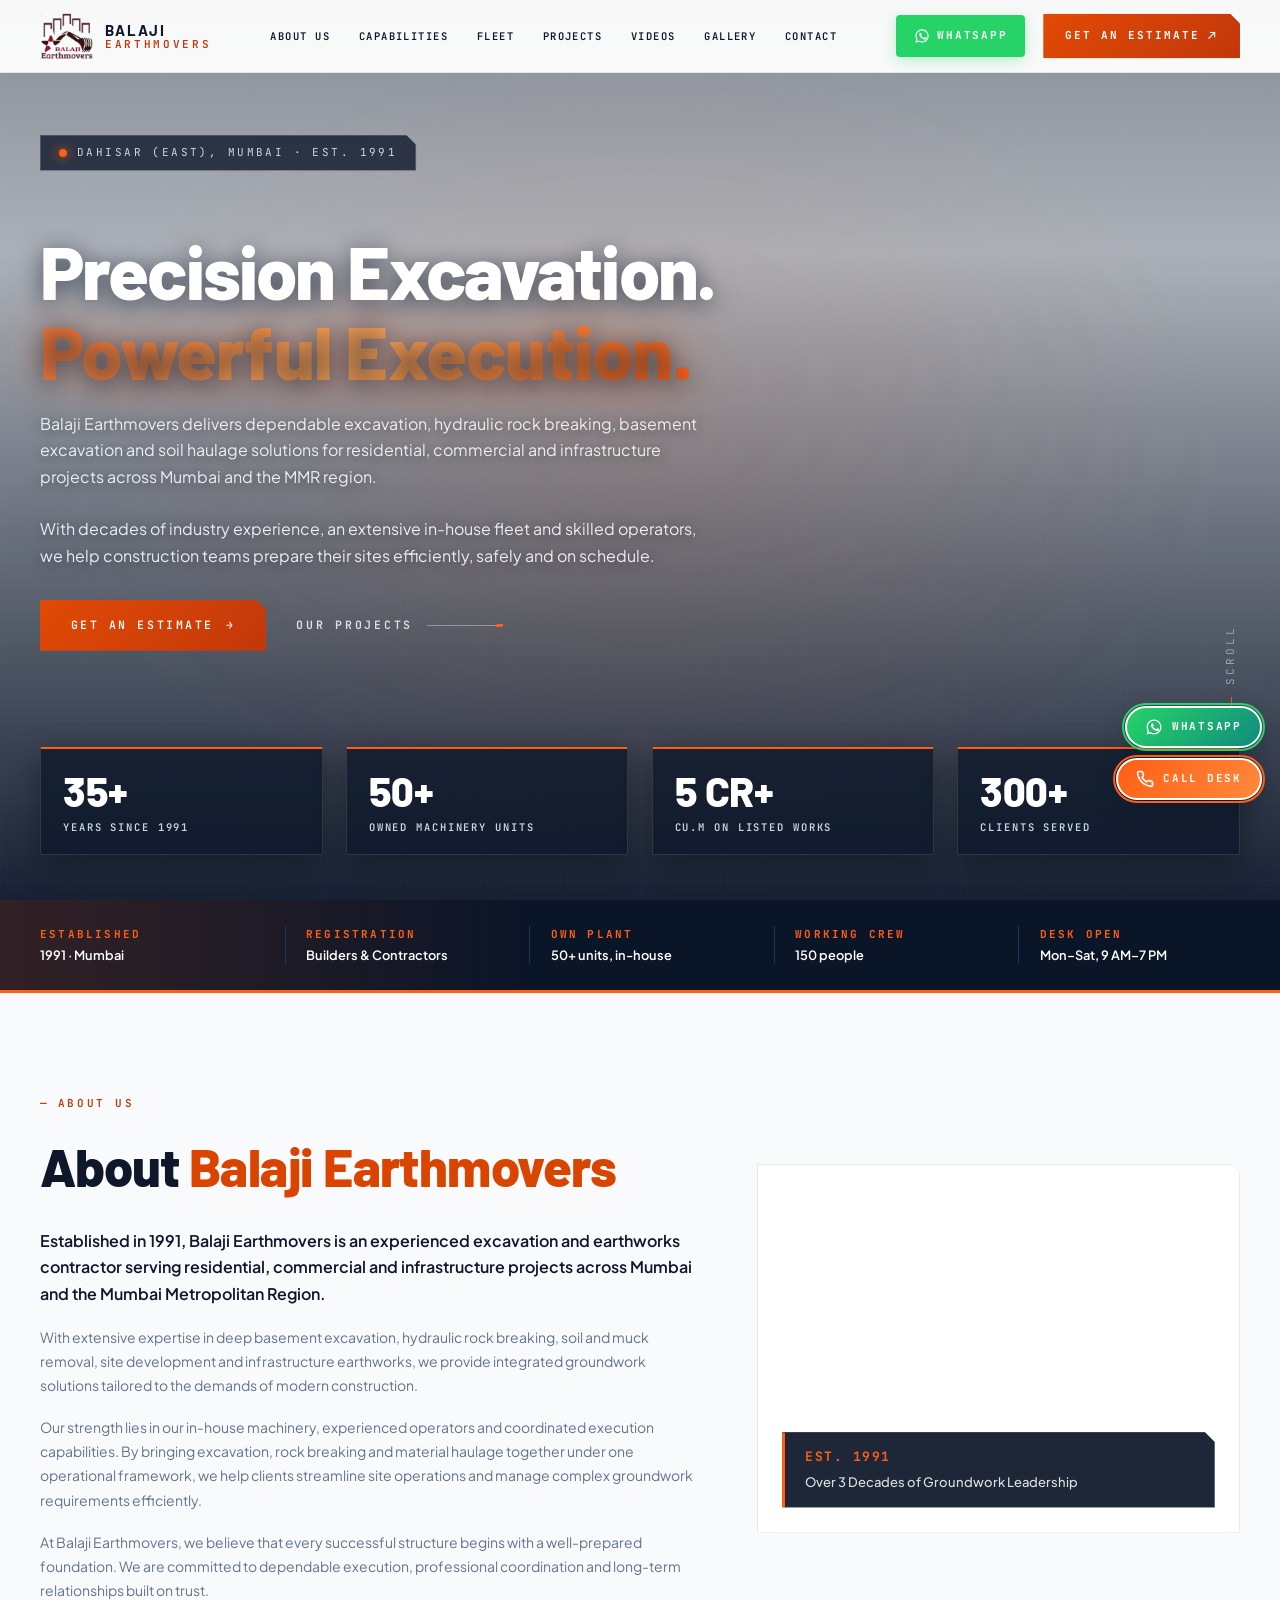
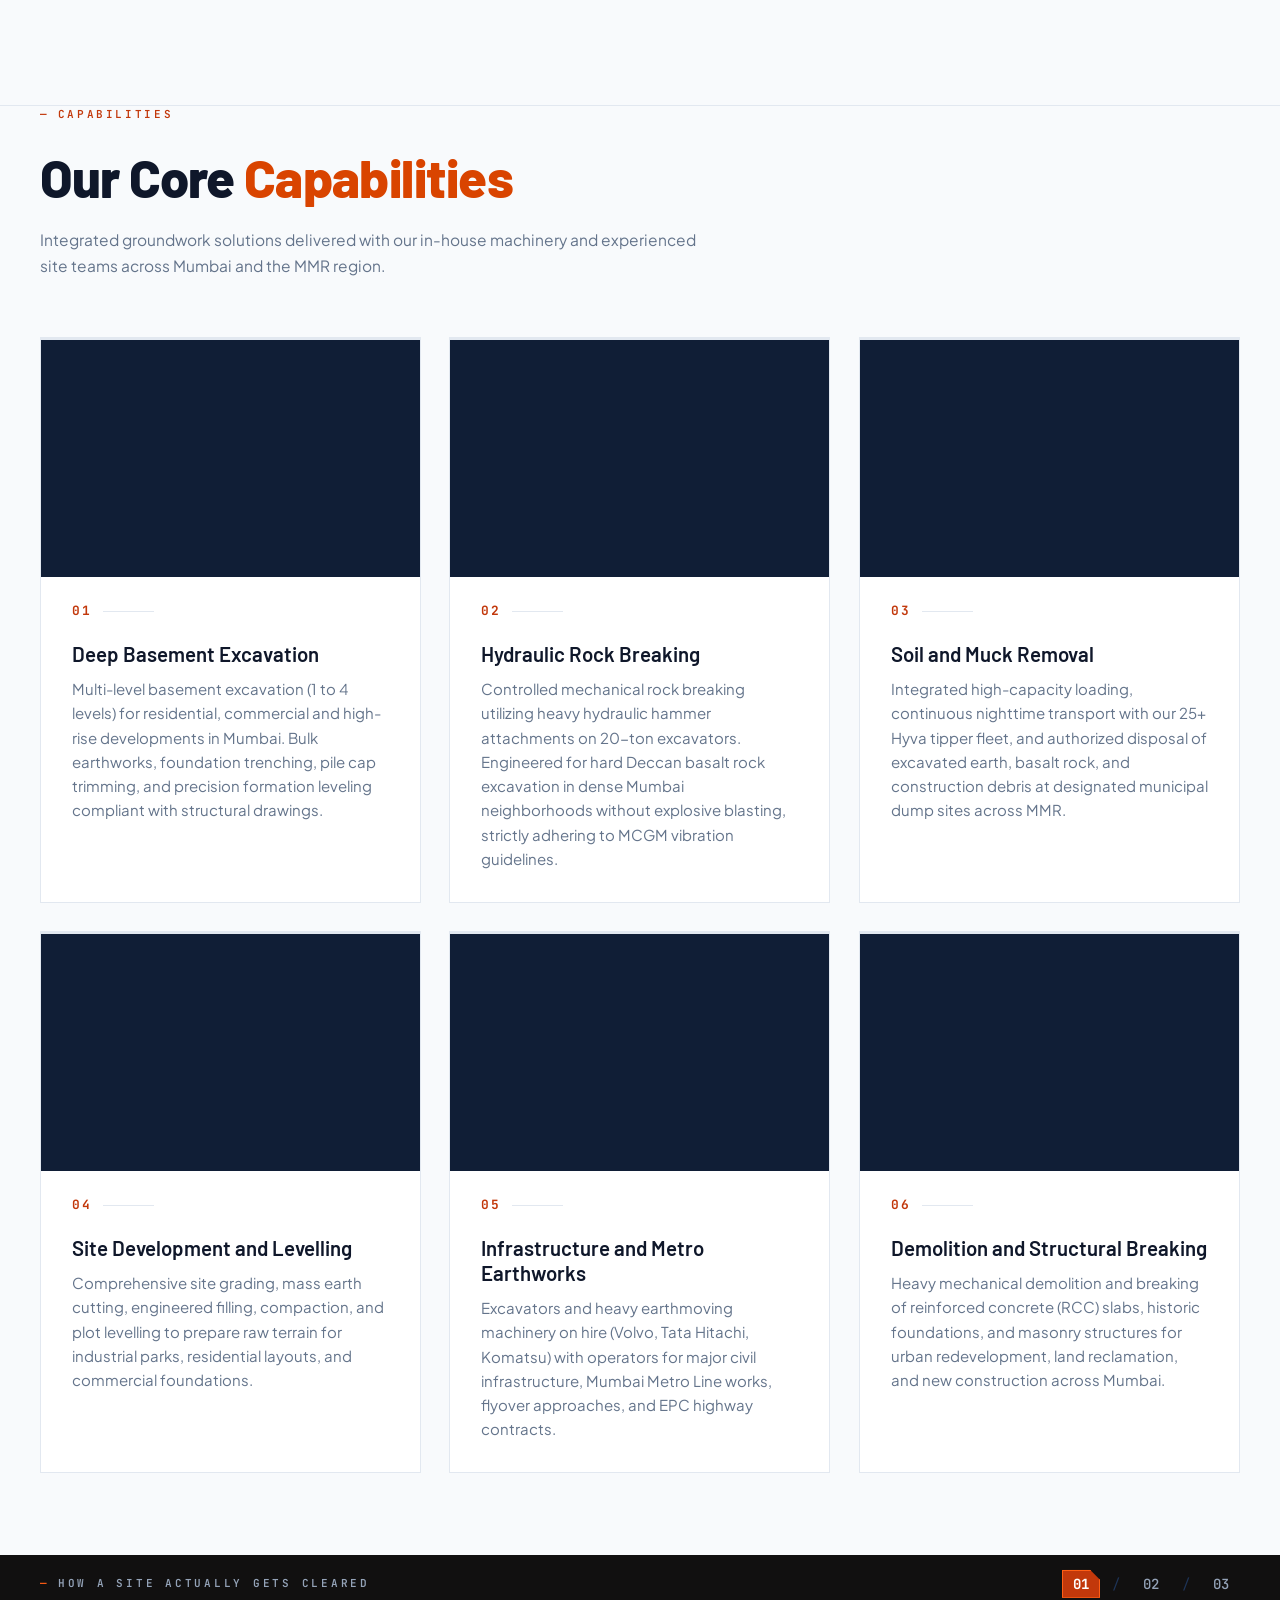
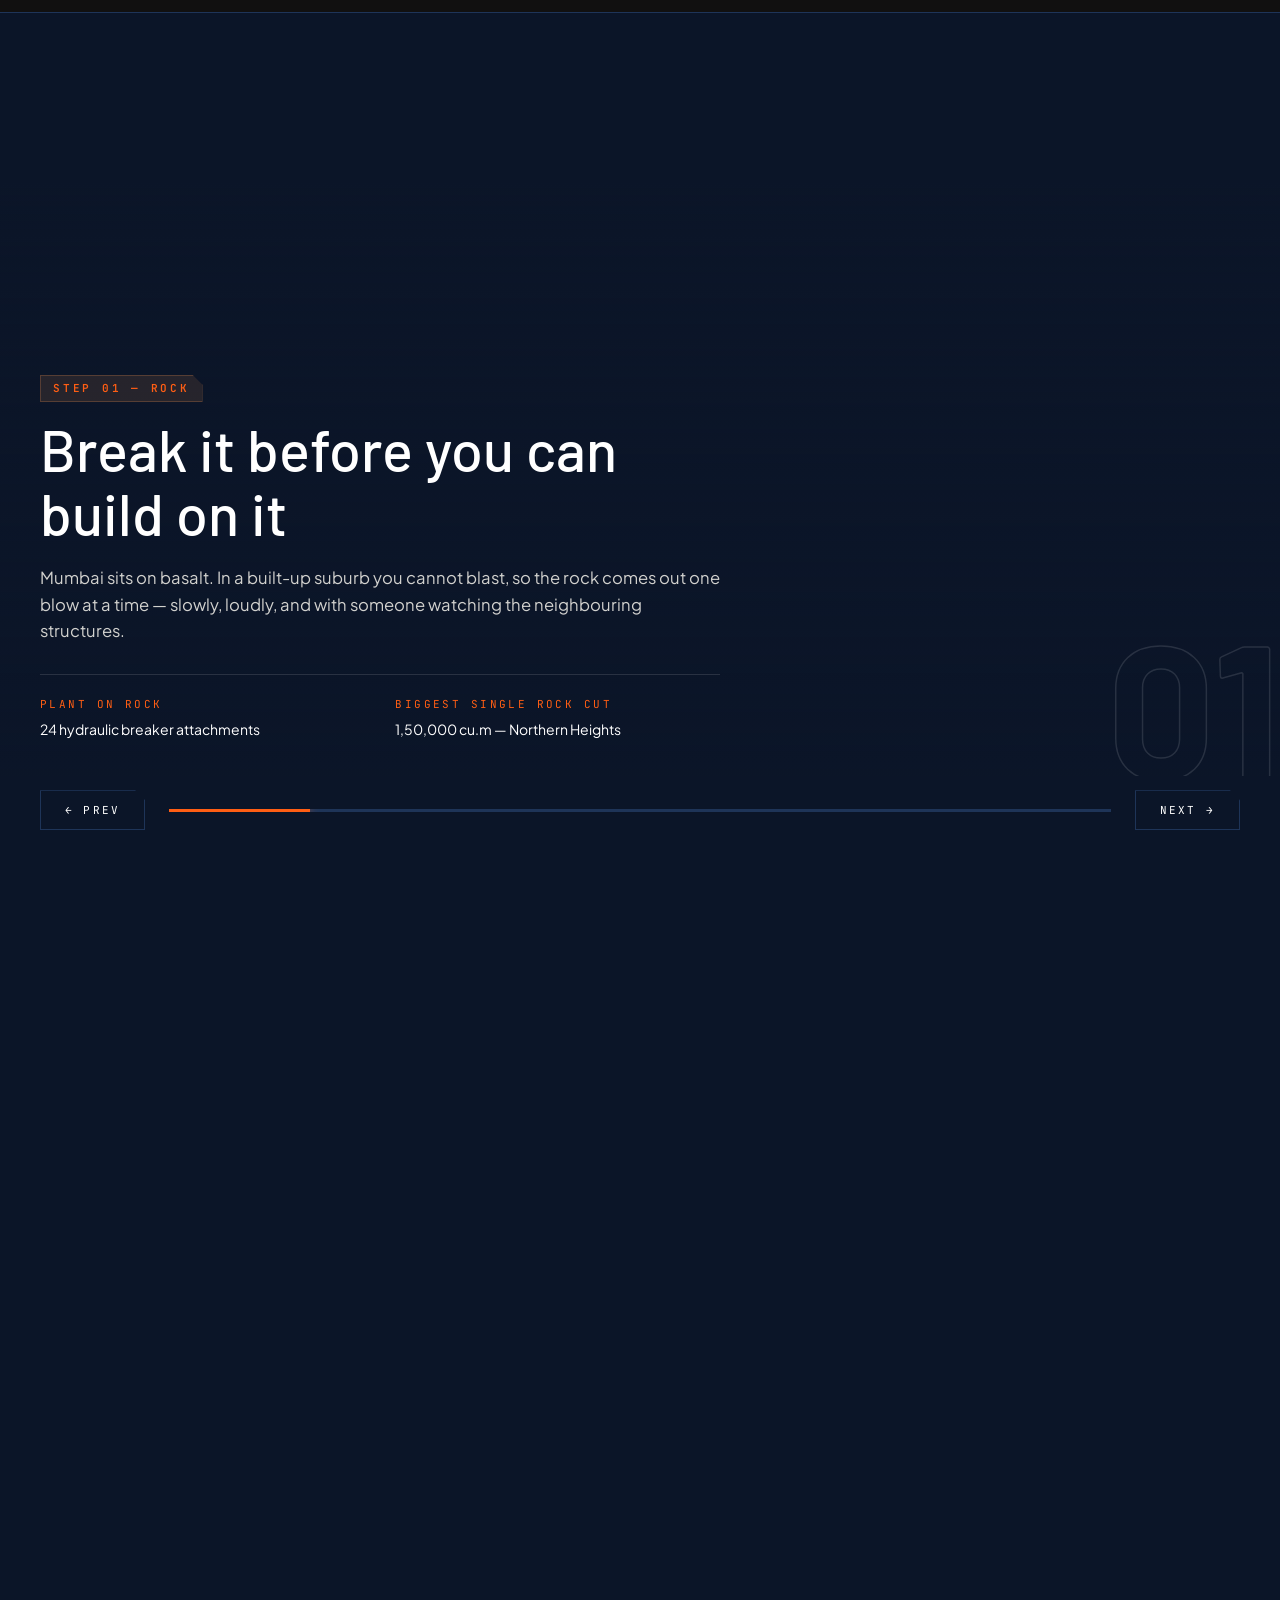
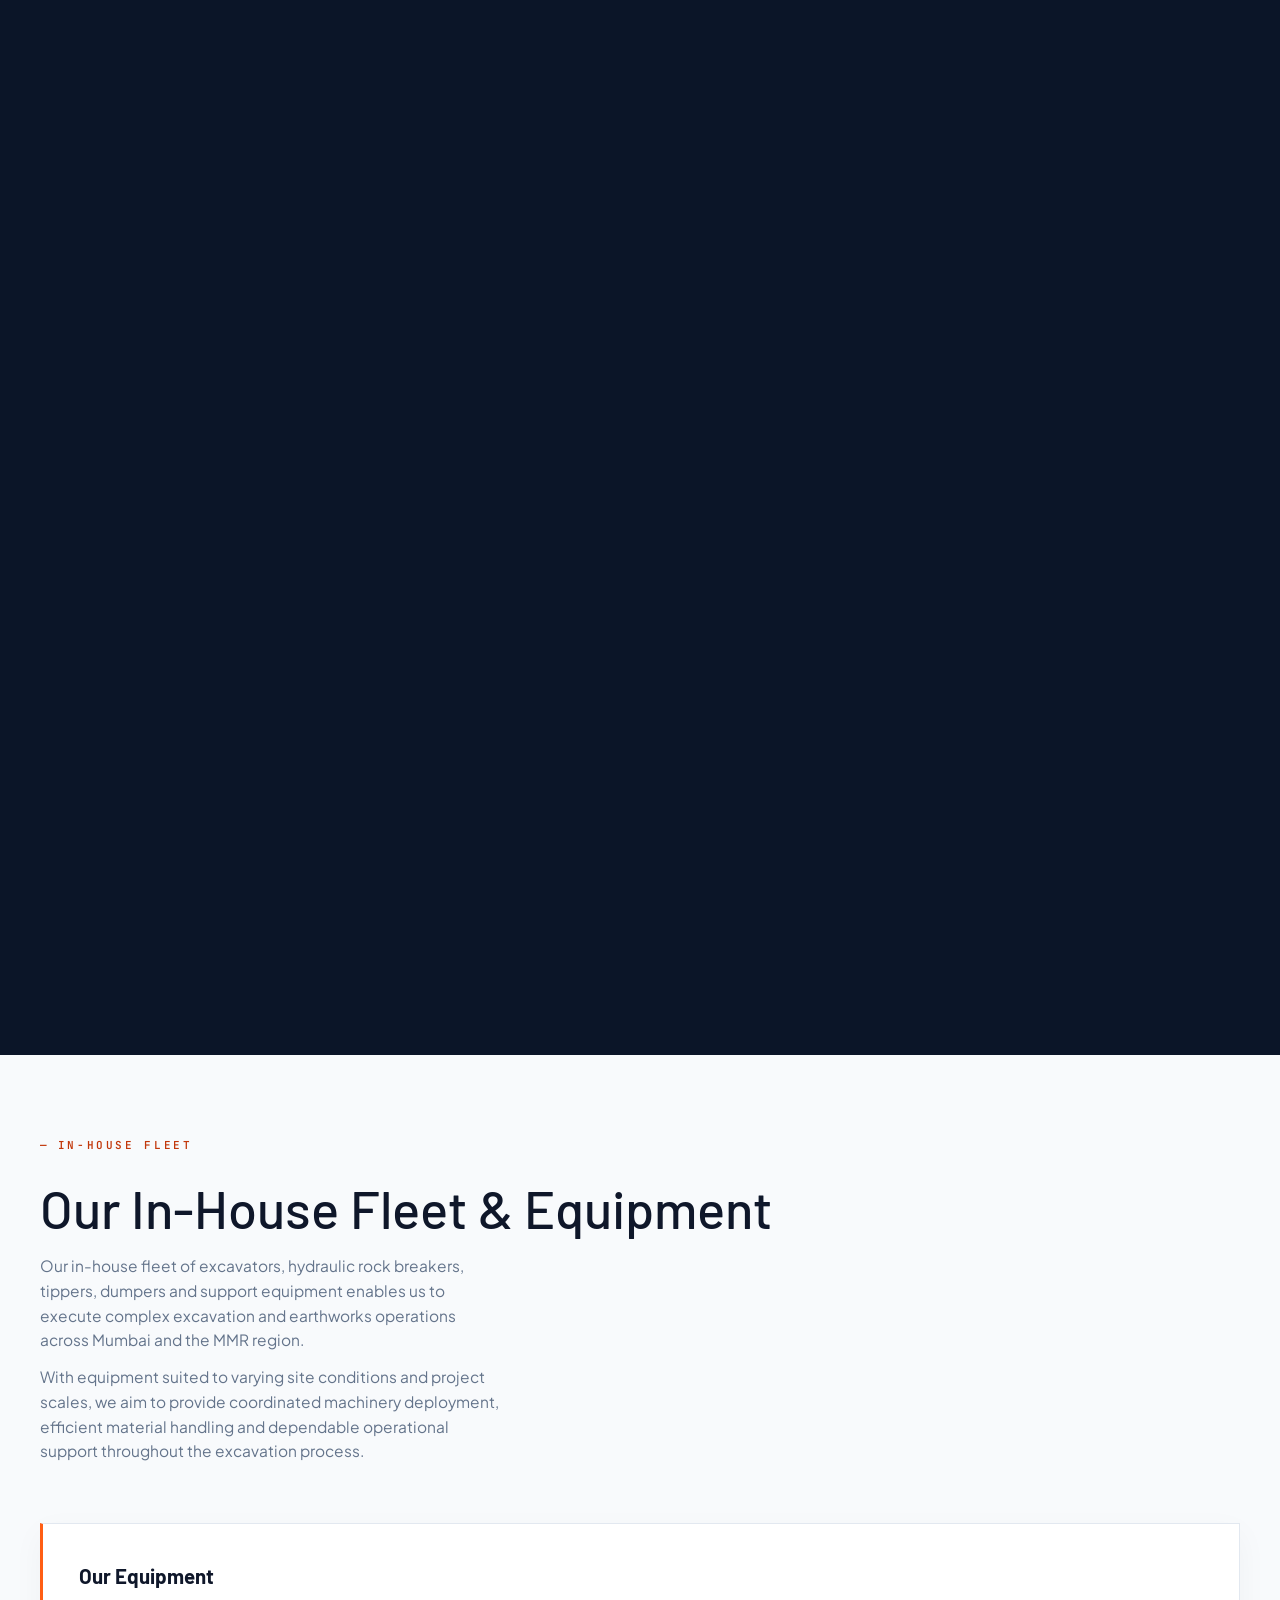
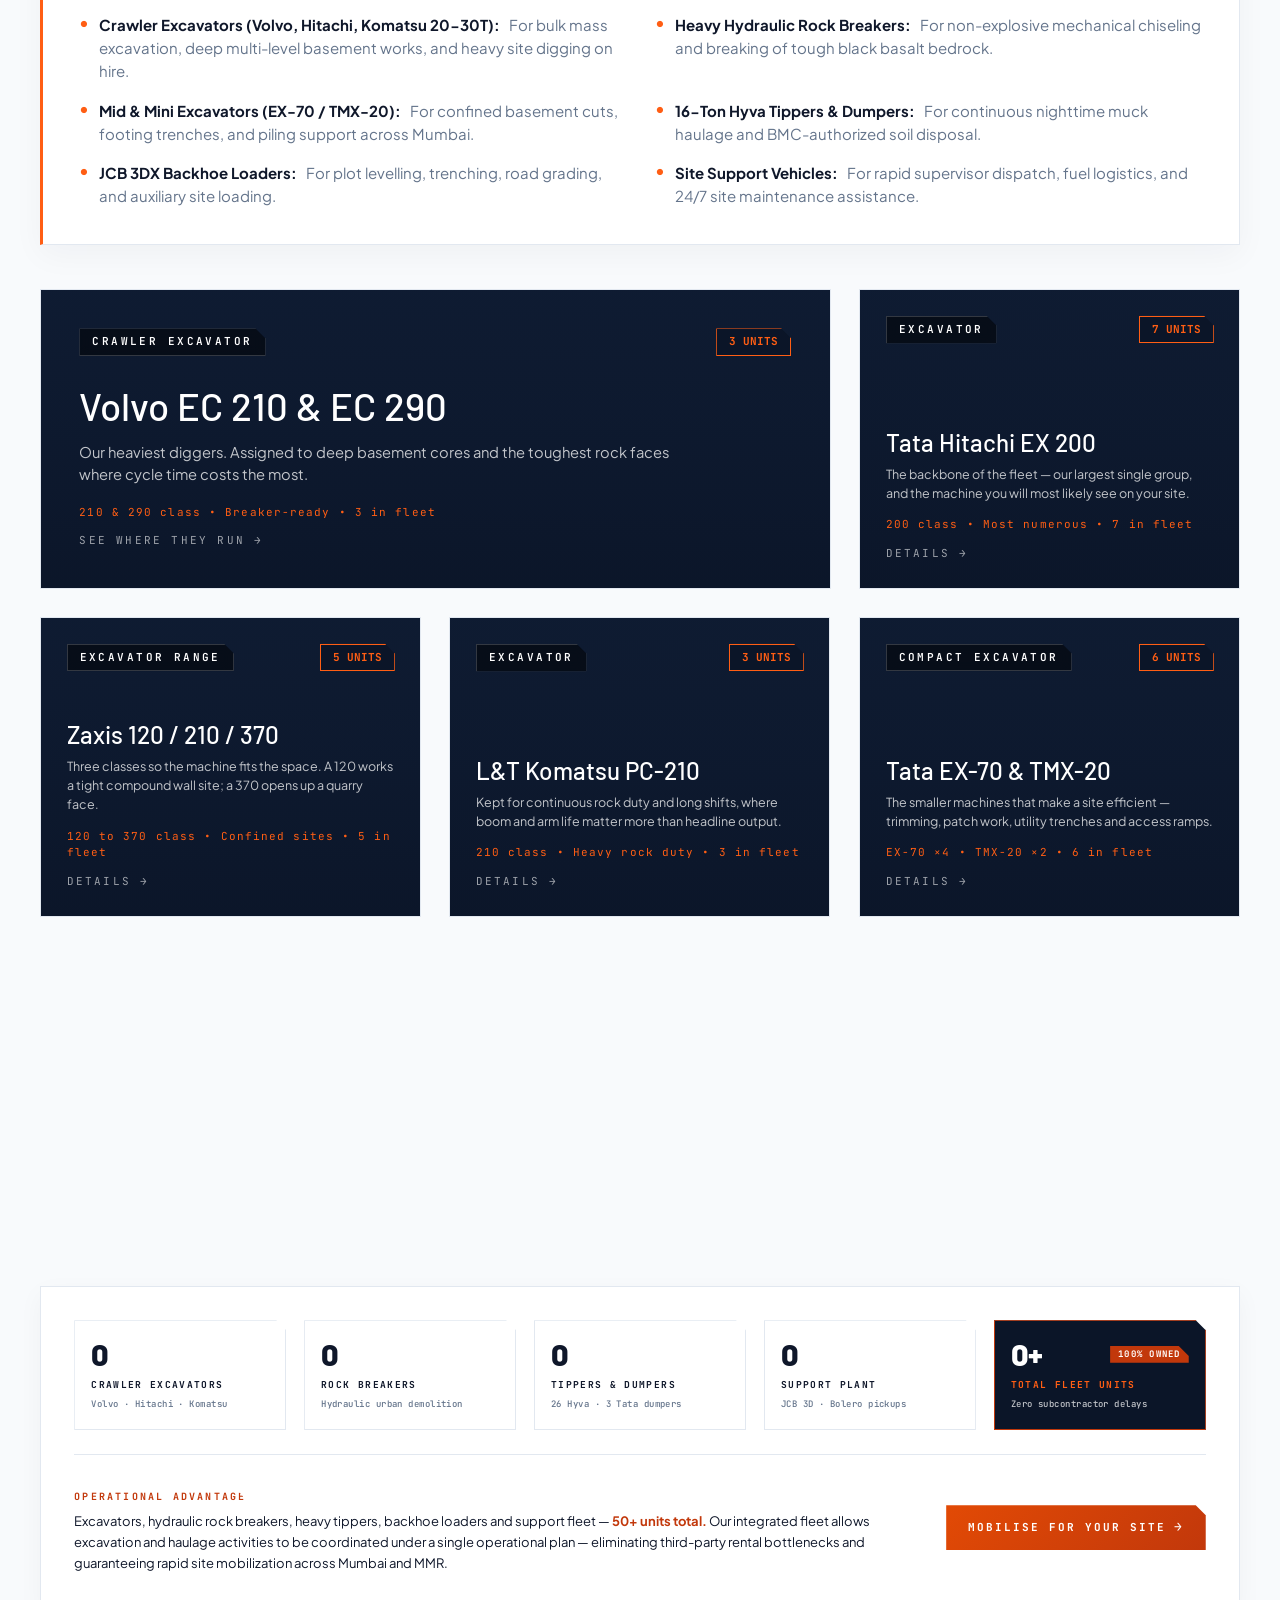
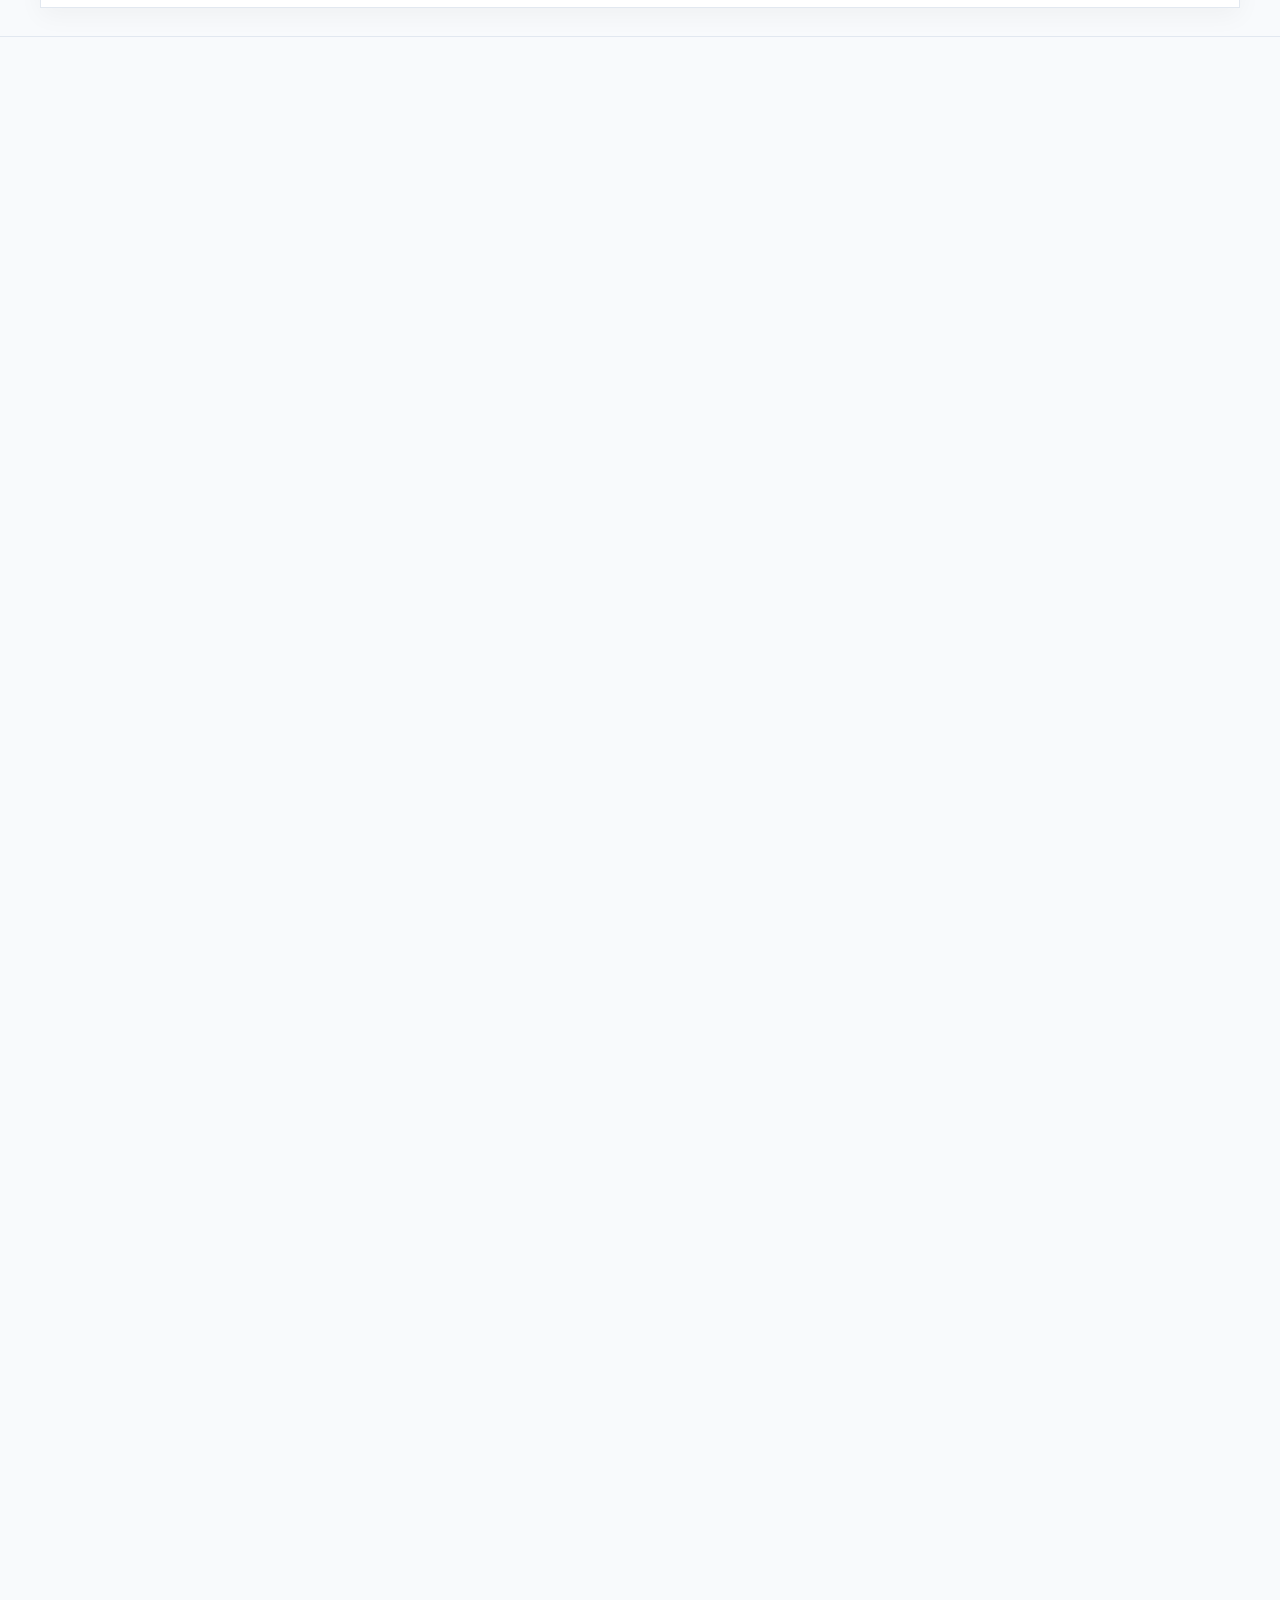
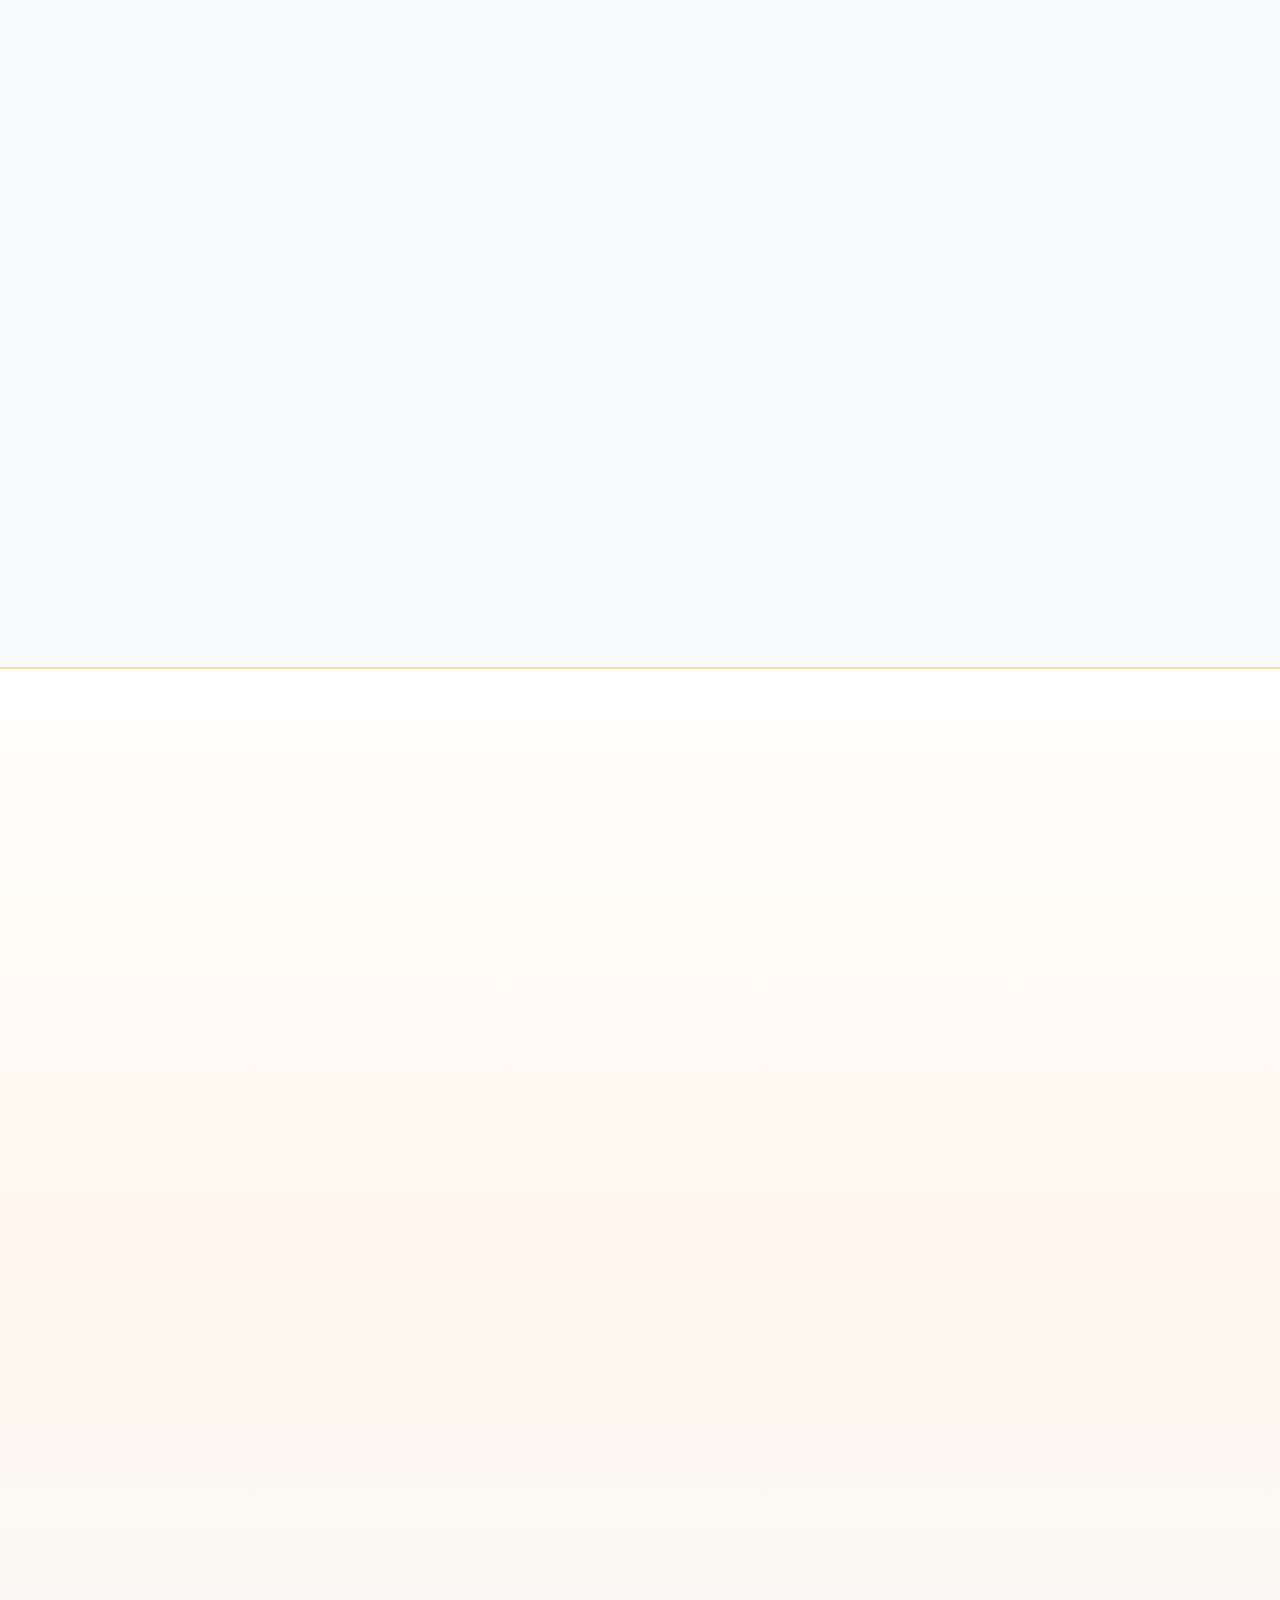
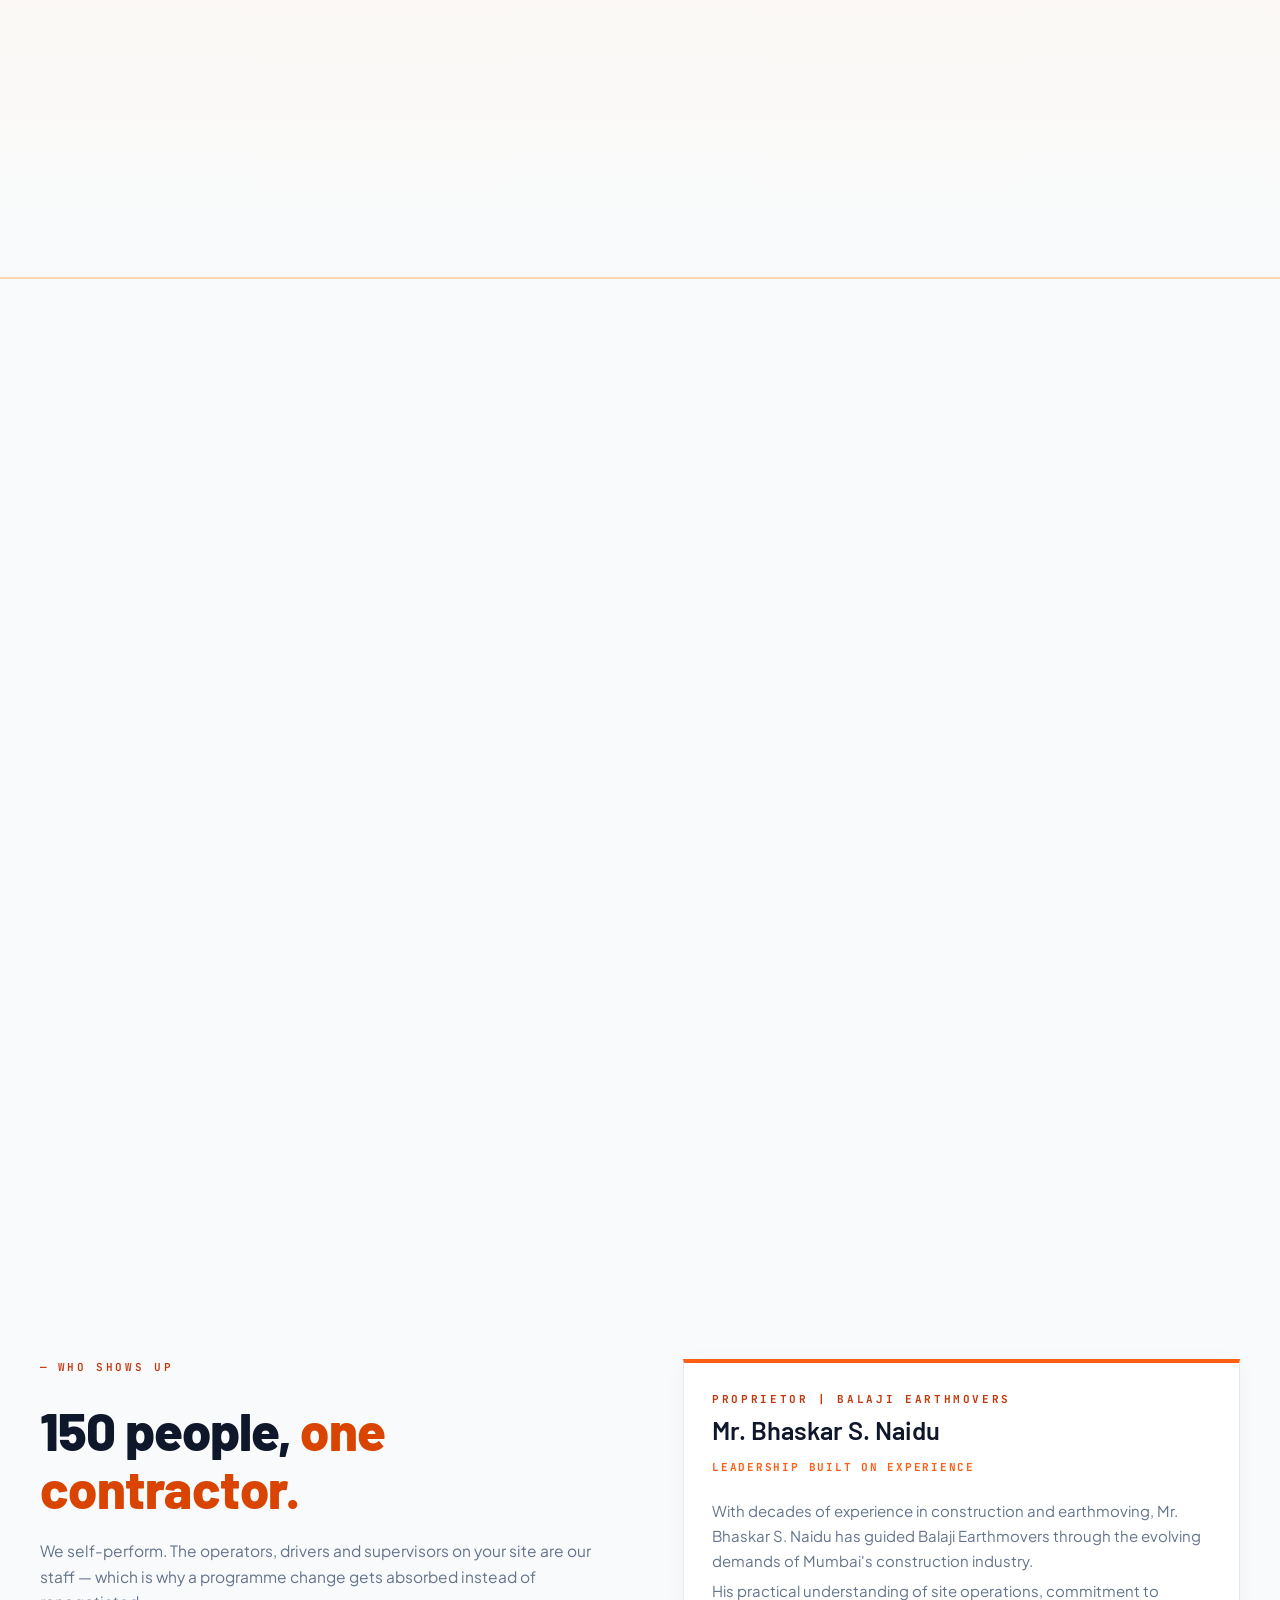
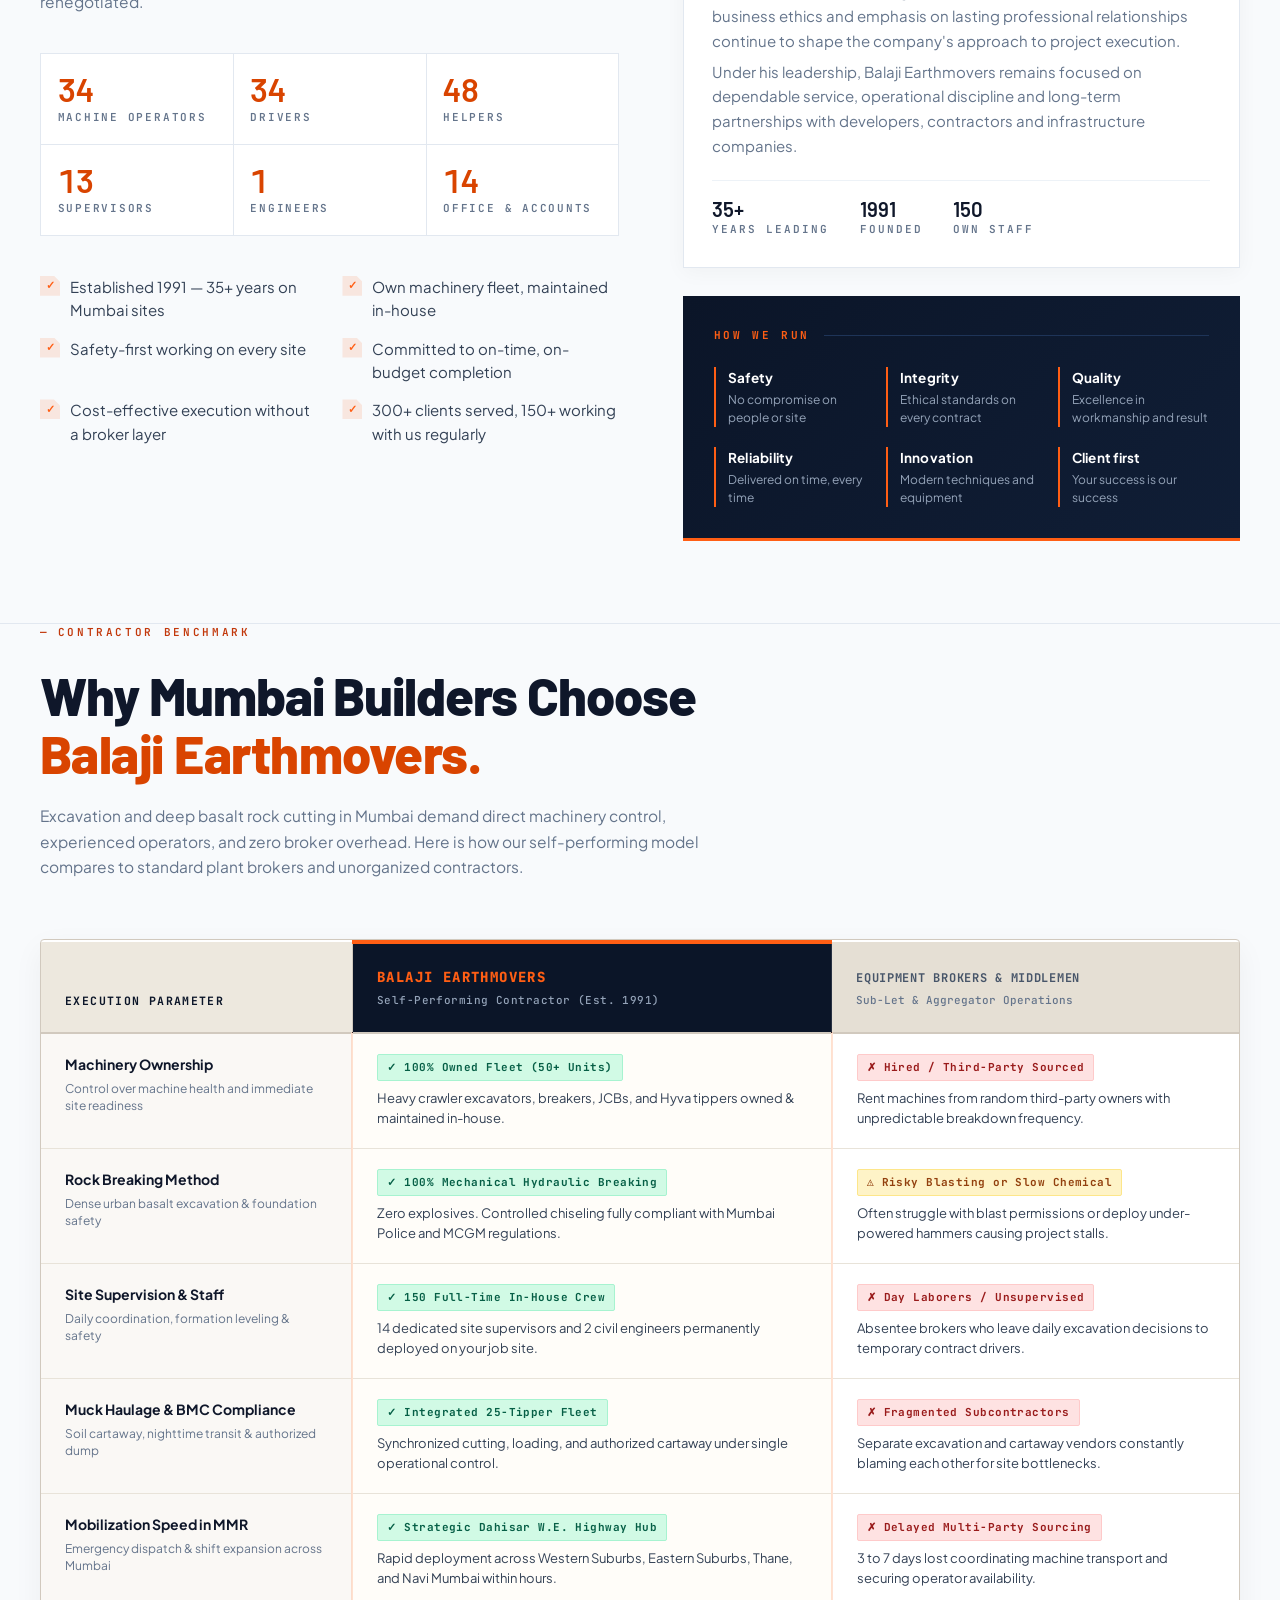
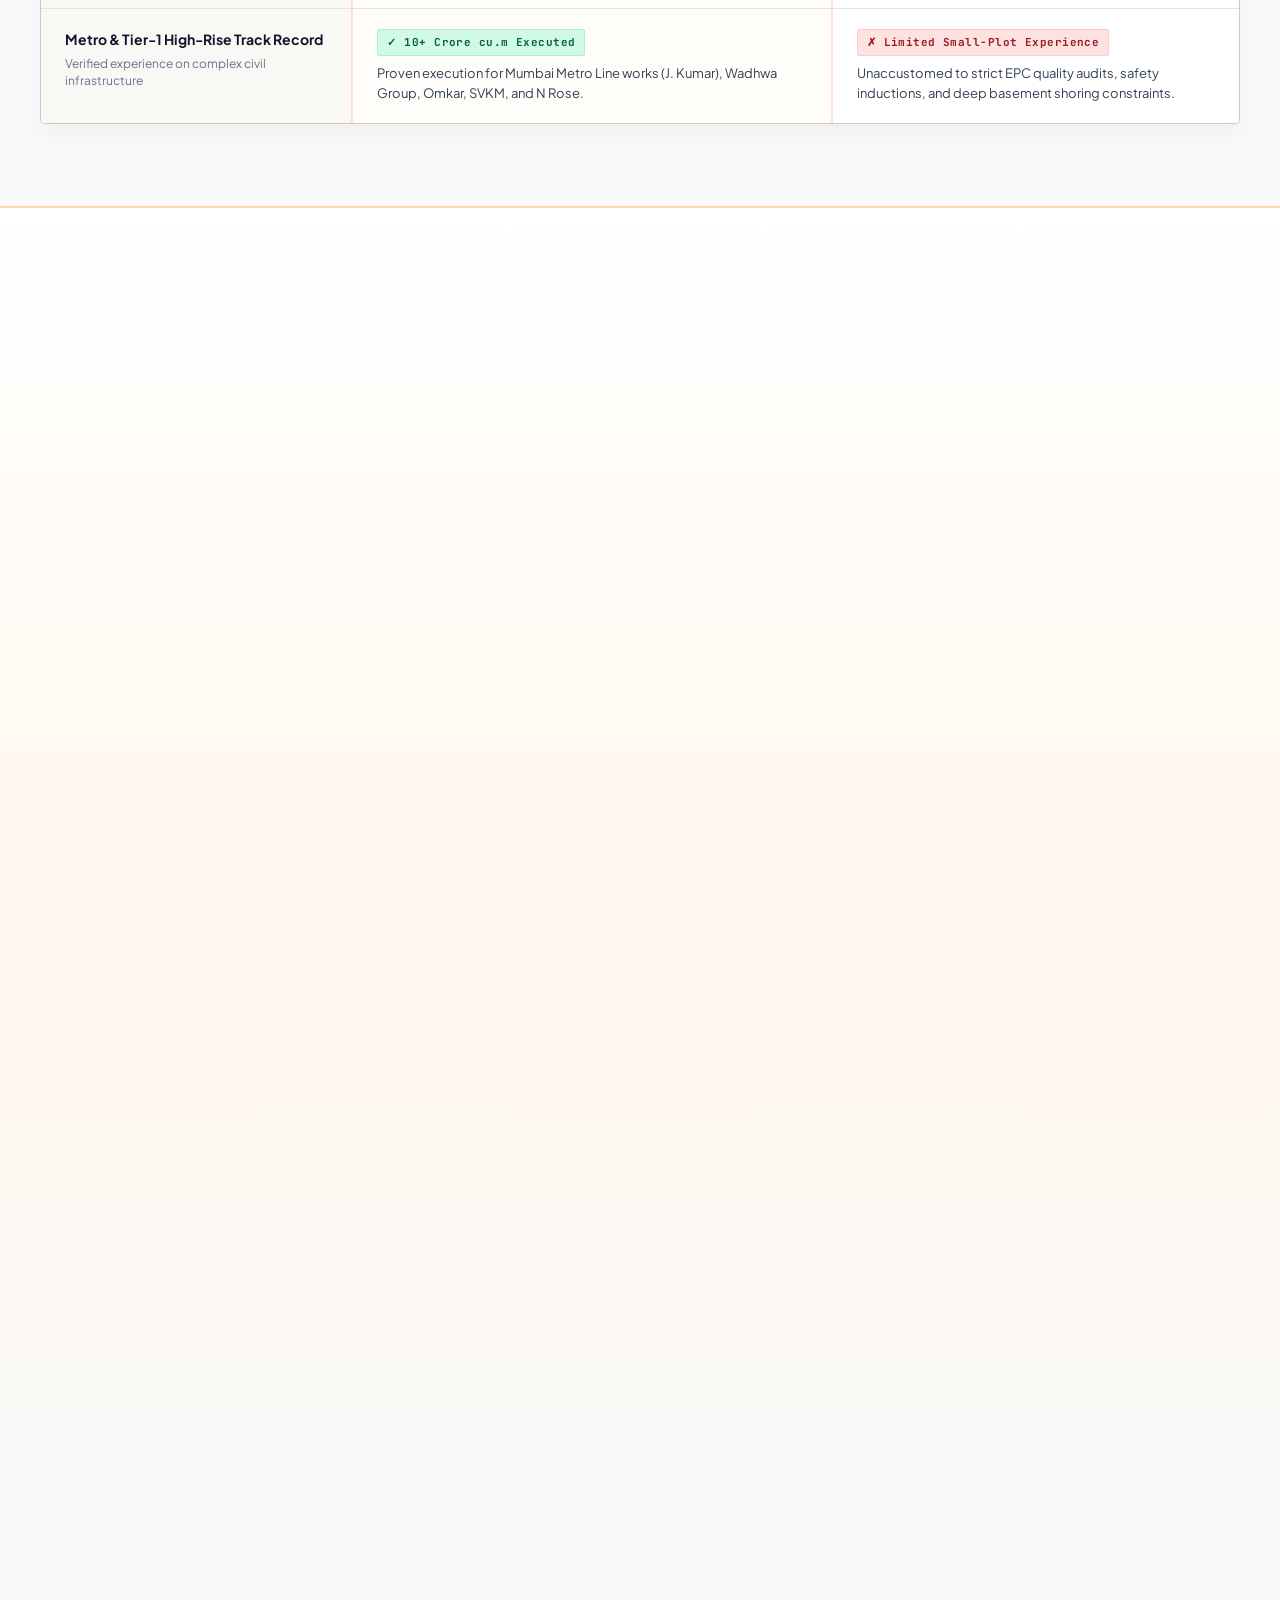
==== commit c9137e4c: "feat: integrate Web3Forms, update SEO metadata & sitemaps, and sync static deploy files" ====
--- a/index.html
+++ b/index.html
@@ -11,7 +11,7 @@
     <meta name="description"
         content="Balaji Earthmovers Mumbai (Est. 1991) — Premier excavation &amp; earthmoving contractors specializing in deep basement excavation, non-explosive hydraulic rock breaking, soil &amp; muck haulage across Mumbai, Dahisar, Thane &amp; MMR. 50+ owned machinery fleet. Official website: balajiearthmoversmumbai.com. Call +91 93203 20445.">
     <meta name="keywords"
-        content="excavation contractors mumbai, earthmoving contractors mumbai, balaji earthmovers mumbai, balajiearthmoversmumbai.com, deep basement excavation contractors mumbai, hydraulic rock breaking mumbai, non-explosive rock breaking mumbai, rock excavation without blasting mumbai, excavator on hire in mumbai, jcb on hire mumbai, rock breaker on hire mumbai, soil and muck removal mumbai, construction debris cartaway bmc mumbai, site levelling contractor mumbai, plot grading contractor mumbai, foundation excavation mumbai, mass earthwork contractor mumbai, demolition contractor mumbai, heavy machinery rental mumbai, tata hitachi excavator hire mumbai, volvo 210 hire mumbai, komatsu pc210 hire mumbai, hyva tipper hire mumbai, earthmovers dahisar, excavation contractor borivali, excavation contractor andheri, excavation contractor kandivali, excavation contractor malad, excavation contractor goregaon, excavation contractor powai, excavation contractor bandra, excavation contractor thane, earthmoving contractors navi mumbai, earthmovers mira bhayandar, bhaskar naidu balaji earthmovers">
+        content="excavation contractors mumbai, earthmoving contractors mumbai, balaji earthmovers mumbai, balajiearthmoversmumbai.com, deep basement excavation contractors mumbai, hydraulic rock breaking mumbai, non-explosive rock breaking mumbai, rock excavation without blasting mumbai, excavator on hire in mumbai, jcb on hire mumbai, rock breaker on hire mumbai, soil and muck removal mumbai, construction debris cartaway bmc mumbai, site levelling contractor mumbai, plot grading contractor mumbai, foundation excavation mumbai, mass earthwork contractor mumbai, demolition contractor mumbai, heavy machinery rental mumbai, tata hitachi excavator hire mumbai, volvo 210 hire mumbai, komatsu pc210 hire mumbai, hyva tipper hire mumbai, earthmovers dahisar, excavation contractor borivali, excavation contractor andheri, excavation contractor kandivali, excavation contractor malad, excavation contractor goregaon, excavation contractor powai, excavation contractor bandra, excavation contractor thane, earthmoving contractors navi mumbai, earthmovers mira bhayandar, bhaskar naidu balaji earthmovers, earthwork contractor mumbai, excavation and earthworks mumbai, plot development contractor mumbai, land development contractor mumbai, land levelling contractor mumbai, site clearance contractor mumbai, cut and fill contractor mumbai, bulk excavation contractor mumbai, hard rock excavation mumbai, rock breaking without blasting mumbai, basement excavation contractor mumbai, multi level basement excavation mumbai, pipeline excavation mumbai, trenching contractor mumbai, utility trenching mumbai, foundation digging mumbai, raft foundation excavation mumbai, concrete breaking mumbai, structural demolition mumbai, spoil removal mumbai, muck dumping contractor mumbai, bmc compliant muck cartaway mumbai, excavator hire mumbai, excavator on rent mumbai, mini excavator hire mumbai, long reach excavator hire mumbai, dozer hire mumbai, loader hire mumbai, backhoe loader hire mumbai, tipper truck hire mumbai, dumper hire mumbai, hyva dumper hire mumbai, jcb 3dx hire mumbai, vibro compactor hire mumbai, padfoot roller hire mumbai, moorum supply and laying mumbai, bm stone layering contractor mumbai, road formation contractor mumbai, metro depot excavation mumbai, tunnel muck removal mumbai, excavation contractors near me, earthmoving companies in mumbai, excavation contractor near me mumbai, earthmovers since 1991, licensed excavation contractor mumbai, insured earthmoving company mumbai, excavation contractor mulund, excavation contractor chembur, excavation contractor ghatkopar, excavation contractor sion, excavation contractor mahim, excavation contractor wadala, excavation contractor juhu, excavation contractor versova, excavation contractor marve, excavation contractor oshiwara, excavation contractor yere, excavation contractor saket, excavation contractor vile parle, excavation contractor lalbaug, excavation contractor worli, excavation contractor lower parel, excavation contractor dadar, excavation contractor ghodbunder road, excavation contractor airoli, excavation contractor ghansoli, excavation contractor kharghar, excavation contractor nerul, excavation contractor seawoods, excavation contractor sanpada, excavation contractor vashi, excavation contractor panvel, excavation contractor virar, excavation contractor nalasopara, excavation contractor vasai, excavation contractor bhiwandi, excavation contractor kalyan, excavation contractor dombivli, excavation contractor ambernath, excavation contractor badlapur, excavation contractor palghar, excavation contractor boisar, earthmoving contractor mira road, earthmoving contractor bhayandar, earthmoving contractor nalasopara east, excavation contractor mumbai suburban, metro excavation contractor mumbai, mmr excavation and earthmoving contractors">
     <meta name="robots" content="index, follow, max-snippet:-1, max-image-preview:large, max-video-preview:-1">
     <meta name="googlebot" content="index, follow, max-snippet:-1, max-image-preview:large, max-video-preview:-1">
     <meta name="bingbot" content="index, follow, max-snippet:-1, max-image-preview:large, max-video-preview:-1">
@@ -50,7 +50,7 @@
     <meta name="twitter:url" content="https://balajiearthmoversmumbai.com/">
     <meta name="twitter:title" content="Balaji Earthmovers Mumbai | Excavation &amp; Rock Breaking Contractors">
     <meta name="twitter:description"
-        content="Deep basement excavation, non-explosive rock breaking &amp; earthworks in Mumbai &amp; MMR since 1991. 50+ owned plant units. Official website: balajiearthmoversmumbai.com.">
+        content="Deep basement excavation, non-explosive rock breaking &amp; earthworks in Mumbai &amp; MMR since 1991. 50+ owned machinery units. Official website: balajiearthmoversmumbai.com.">
     <meta name="twitter:image" content="https://balajiearthmoversmumbai.com/images/site-mumbai.webp">
 
     <!-- Favicon & Icons -->
@@ -94,7 +94,7 @@
           },
           "image": "https://balajiearthmoversmumbai.com/images/site-mumbai.webp",
           "description": "Balaji Earthmovers Mumbai is an established heavy earthmoving, deep basement excavation, non-explosive hydraulic rock breaking, and soil/muck haulage contractor serving residential, commercial, and infrastructure projects across Mumbai and the Mumbai Metropolitan Region (MMR) since 1991.",
-          "disambiguatingDescription": "Balaji Earthmovers Mumbai (official website: https://balajiearthmoversmumbai.com) is a leading self-performing heavy earthmoving contractor with 50+ owned plant units and 150 full-time crew headquartered in Dahisar East, Mumbai.",
+          "disambiguatingDescription": "Balaji Earthmovers Mumbai (official website: https://balajiearthmoversmumbai.com) is a leading self-performing heavy earthmoving contractor with 50+ owned machinery units and 150 full-time crew headquartered in Dahisar East, Mumbai.",
           "foundingDate": "1991",
           "founder": {
             "@type": "Person",
@@ -137,13 +137,6 @@
           "priceRange": "$$",
           "currenciesAccepted": "INR",
           "paymentAccepted": "Cash, Cheque, Bank Transfer, NEFT, RTGS",
-          "aggregateRating": {
-            "@type": "AggregateRating",
-            "ratingValue": "4.9",
-            "reviewCount": "128",
-            "bestRating": "5",
-            "worstRating": "1"
-          },
           "areaServed": [
             { "@type": "City", "name": "Mumbai" },
             { "@type": "AdministrativeArea", "name": "Mumbai Metropolitan Region (MMR)" },
@@ -168,6 +161,33 @@
             { "@type": "AdministrativeArea", "name": "Dadar" },
             { "@type": "AdministrativeArea", "name": "Vashi" },
             { "@type": "AdministrativeArea", "name": "Panvel" },
+            { "@type": "AdministrativeArea", "name": "Mulund" },
+            { "@type": "AdministrativeArea", "name": "Chembur" },
+            { "@type": "AdministrativeArea", "name": "Sion" },
+            { "@type": "AdministrativeArea", "name": "Mahim" },
+            { "@type": "AdministrativeArea", "name": "Wadala" },
+            { "@type": "AdministrativeArea", "name": "Juhu" },
+            { "@type": "AdministrativeArea", "name": "Versova" },
+            { "@type": "AdministrativeArea", "name": "Marve" },
+            { "@type": "AdministrativeArea", "name": "Oshiwara" },
+            { "@type": "AdministrativeArea", "name": "Yere" },
+            { "@type": "AdministrativeArea", "name": "Saket" },
+            { "@type": "AdministrativeArea", "name": "Ghodbunder Road" },
+            { "@type": "AdministrativeArea", "name": "Airoli" },
+            { "@type": "AdministrativeArea", "name": "Kharghar" },
+            { "@type": "AdministrativeArea", "name": "Nerul" },
+            { "@type": "AdministrativeArea", "name": "Seawoods" },
+            { "@type": "AdministrativeArea", "name": "Sanpada" },
+            { "@type": "City", "name": "Virar" },
+            { "@type": "City", "name": "Nalasopara" },
+            { "@type": "City", "name": "Vasai" },
+            { "@type": "City", "name": "Bhiwandi" },
+            { "@type": "City", "name": "Kalyan" },
+            { "@type": "City", "name": "Dombivli" },
+            { "@type": "City", "name": "Ambernath" },
+            { "@type": "City", "name": "Badlapur" },
+            { "@type": "City", "name": "Palghar" },
+            { "@type": "City", "name": "Boisar" },
             { "@type": "PostalCode", "postalCode": "400068" },
             { "@type": "PostalCode", "postalCode": "400092" },
             { "@type": "PostalCode", "postalCode": "400066" },
@@ -208,7 +228,45 @@
             "Site Levelling and Plot Grading Contractors Mumbai",
             "Demolition and Concrete Breaking Contractors Mumbai",
             "Metro Infrastructure Groundwork MMR",
-            "Earthmovers Dahisar Borivali Andheri Thane Navi Mumbai"
+            "Earthmovers Dahisar Borivali Andheri Thane Navi Mumbai",
+            "Earthwork Contractors Mumbai",
+            "Plot Development Contractors Mumbai",
+            "Land Development Contractors Mumbai",
+            "Land Levelling Contractors Mumbai",
+            "Site Clearance Contractors Mumbai",
+            "Cut And Fill Contractors Mumbai",
+            "Bulk Excavation Contractors Mumbai",
+            "Hard Rock Excavation Mumbai",
+            "Rock Breaking Without Blasting Mumbai",
+            "Pipeline And Trenching Contractors Mumbai",
+            "Foundation Excavation Mumbai",
+            "Multi-Level Basement Excavation Mumbai",
+            "Muck Removal And Spoil Cartaway Mumbai",
+            "Construction Debris Disposal BMC Mumbai",
+            "Structural Concrete Breaking Mumbai",
+            "Excavator Hire Mumbai",
+            "Mini Excavator Hire Mumbai",
+            "Long Reach Excavator Hire Mumbai",
+            "Dozer Hire Mumbai",
+            "Loader Hire Mumbai",
+            "Backhoe Loader Hire Mumbai",
+            "Tipper Truck Hire Mumbai",
+            "Dumper Hire Mumbai",
+            "Vibro Compactor Hire Mumbai",
+            "Padfoot Roller Hire Mumbai",
+            "Moorum And BM Stone Layering Mumbai",
+            "Road Formation Earthwork Mumbai",
+            "Metro Depot And Tunnel Muck Excavation Mumbai",
+            "Excavation Contractors Near Me",
+            "Earthmoving Companies In Mumbai",
+            "Excavation Contractors Mumbai Since 1991",
+            "Excavation Contractors Virar Nalasopara Vasai",
+            "Excavation Contractors Bhiwandi Kalyan Dombivli",
+            "Excavation Contractors Ambernath Badlapur Palghar",
+            "Excavation Contractors Mulund Chembur Wadala Sion",
+            "Excavation Contractors Kharghar Nerul Sanpada Vashi",
+            "Excavation Contractors Juhu Versova Marve Oshiwara",
+            "Earthmoving Contractors Ghodbunder Road Airoli"
           ],
           "knowsAbout": [
             "Deep Basement Excavation Mumbai",
@@ -418,7 +476,7 @@
               "name": "Why should we hire a self-performing contractor with owned machinery instead of a plant broker in Mumbai?",
               "acceptedAnswer": {
                 "@type": "Answer",
-                "text": "Plant brokers and aggregators in Mumbai outsource equipment and temporary drivers from third parties, causing unpredictable machine downtime, communication lapses, and hidden commission markups. Balaji Earthmovers self-performs with 50+ owned heavy plant units and 150 full-time staff — including 14 dedicated site supervisors and 2 civil engineers. This gives developers single-point accountability, immediate machine replacement, flexible night-shift operations, and competitive direct-contractor pricing."
+                "text": "Plant brokers and aggregators in Mumbai outsource equipment and temporary drivers from third parties, causing unpredictable machine downtime, communication lapses, and hidden commission markups. Balaji Earthmovers self-performs with 50+ owned heavy machinery units and 150 full-time staff — including 14 dedicated site supervisors and 2 civil engineers. This gives developers single-point accountability, immediate machine replacement, flexible night-shift operations, and competitive direct-contractor pricing."
               }
             },
             {
@@ -467,7 +525,7 @@
           "@type": "VideoObject",
           "name": "Deep Basement Excavation in Mumbai",
           "description": "Panoramic view of multi-level basement excavation with crawler excavators and heavy dumpers operating on active Mumbai site.",
-          "thumbnailUrl": "https://balajiearthmoversmumbai.com/images/gallery-3.webp",
+          "thumbnailUrl": "https://balajiearthmoversmumbai.com/images/hero-cinematic-2x.webp",
           "uploadDate": "2026-10-29T09:30:00+05:30",
           "contentUrl": "https://balajiearthmoversmumbai.com/video/basement-excavation-panoramic.mp4",
           "publisher": {
@@ -483,7 +541,7 @@
           "@type": "VideoObject",
           "name": "Heavy Hydraulic Rock Breaking Operation",
           "description": "Heavy excavator fitted with hydraulic hammer breaker performing non-explosive controlled rock fragmentation in Mumbai.",
-          "thumbnailUrl": "https://balajiearthmoversmumbai.com/images/gallery-2.webp",
+          "thumbnailUrl": "https://balajiearthmoversmumbai.com/images/fleet-breaker.webp",
           "uploadDate": "2026-10-29T09:30:00+05:30",
           "contentUrl": "https://balajiearthmoversmumbai.com/video/volvo-rock-breaking.mp4",
           "publisher": {
@@ -532,6 +590,41 @@
     </noscript>
 
     <link rel="stylesheet" href="style.css">
+
+    <!--
+        Netlify's HUD script (injected after </html> on free accounts) creates exactly one
+        iframe appended directly to document.body; the badge and the "Build your own site"
+        card are both inside it. This page ships no iframes of its own, so any body-level
+        iframe is Netlify's. If you ever add an embed as a direct child of <body>, exclude it.
+    -->
+    <style>
+        body > iframe,
+        iframe[srcdoc],
+        #nl-badge-frame,
+        #nl-hud-frame,
+        iframe[title*="Netlify" i] {
+            display: none !important;
+        }
+    </style>
+    <script>
+        (function () {
+            var HUD_SELECTOR = 'body > iframe, iframe[srcdoc], #nl-badge-frame, #nl-hud-frame, iframe[title*="Netlify" i]';
+
+            function purgeHud() {
+                var nodes = document.querySelectorAll(HUD_SELECTOR);
+                for (var i = 0; i < nodes.length; i++) {
+                    nodes[i].remove();
+                }
+            }
+
+            if (document.readyState === 'loading') {
+                document.addEventListener('DOMContentLoaded', purgeHud);
+            } else {
+                purgeHud();
+            }
+            new MutationObserver(purgeHud).observe(document.documentElement, { childList: true, subtree: true });
+        })();
+    </script>
 </head>
 
 <body>
@@ -660,7 +753,7 @@
                         <div class="stat-number-wrapper">
                             <span class="stat-number count-up" data-target="50" data-suffix="+">50+</span>
                         </div>
-                        <span class="stat-label">OWNED PLANT UNITS</span>
+                        <span class="stat-label">OWNED MACHINERY UNITS</span>
                     </div>
                     <div class="hero-stat-item">
                         <div class="stat-number-wrapper">
@@ -2107,7 +2200,7 @@
                                 <span class="faq-icon" aria-hidden="true"></span>
                             </summary>
                             <div class="faq-a">
-                                <p>Plant brokers and aggregators in Mumbai outsource equipment and temporary drivers from third parties, causing unpredictable machine downtime, communication lapses, and hidden commission markups. Balaji Earthmovers self-performs with <strong>50+ owned heavy plant units</strong> and <strong>150 full-time staff</strong> &mdash; including 14 dedicated site supervisors and 2 civil engineers. This gives developers single-point accountability, immediate machine replacement, flexible night-shift operations, and competitive direct-contractor pricing.</p>
+                                <p>Plant brokers and aggregators in Mumbai outsource equipment and temporary drivers from third parties, causing unpredictable machine downtime, communication lapses, and hidden commission markups. Balaji Earthmovers self-performs with <strong>50+ owned heavy machinery units</strong> and <strong>150 full-time staff</strong> &mdash; including 14 dedicated site supervisors and 2 civil engineers. This gives developers single-point accountability, immediate machine replacement, flexible night-shift operations, and competitive direct-contractor pricing.</p>
                             </div>
                         </details>
 
@@ -2288,10 +2381,13 @@
                             <h3 class="form-title">Request an estimate</h3>
                             <p class="form-intro">Fill this in and our desk will get back to you with a priced
                                 programme.</p>
-                            <form id="estimateForm" class="estimate-form" name="estimate-enquiry" method="POST" data-netlify="true" netlify-honeypot="bot-field" action="/" novalidate>
-                                <input type="hidden" name="form-name" value="estimate-enquiry">
+                            <form id="estimateForm" class="estimate-form" action="https://api.web3forms.com/submit" method="POST" novalidate>
+                                <!-- access_key stays here (not in app.js) so the no-JS fallback POST works; Web3Forms documents the key as public. -->
+                                <input type="hidden" name="access_key" value="a2b7c237-df50-4a1b-a066-90e84e46cdcb">
+                                <input type="hidden" name="subject" value="New Website Estimate Enquiry — Balaji Earthmovers Mumbai">
+                                <input type="hidden" name="from_name" value="Balaji Earthmovers Website">
                                 <p class="bot-field-wrap" style="display: none !important;" aria-hidden="true">
-                                    <label>Don’t fill this out if you're human: <input name="bot-field" tabindex="-1" autocomplete="off"></label>
+                                    <label>Don’t fill this out if you're human: <input type="text" name="_honey" tabindex="-1" autocomplete="off"></label>
                                 </p>
                                 <div class="form-row two-col">
                                     <div class="form-group" id="group-fullName">
@@ -2391,7 +2487,23 @@
                                 </p>
                             </form>
 
-                            <!-- Netlify Form Submission Success State -->
+                            <!-- Enquiry delivery outcome: not sent (with 1-tap WhatsApp rescue) / sent -->
+                            <div id="formFailState" class="form-fail-state" style="display: none;" role="alert">
+                                <div class="fail-icon">!</div>
+                                <h4 class="fail-title">This enquiry has not been sent</h4>
+                                <p class="fail-desc">Our email service did not accept it. Nothing is lost — send the
+                                    details straight to the desk on WhatsApp, or call +91 93203 20445.</p>
+                                <div class="fail-actions">
+                                    <a href="#" id="failWhatsAppBtn" target="_blank" rel="noopener noreferrer"
+                                        class="btn-whatsapp-success chamfer-sm">
+                                        <svg viewBox="0 0 24 24" fill="currentColor" width="18" height="18" aria-hidden="true">
+                                            <path d="M12.04 2C6.58 2 2.13 6.45 2.13 11.91C2.13 13.66 2.59 15.36 3.45 16.86L2.05 22L7.3 20.62C8.75 21.41 10.38 21.83 12.04 21.83C17.5 21.83 21.95 17.38 21.95 11.92C21.95 9.27 20.92 6.78 19.05 4.91C17.18 3.04 14.69 2 12.04 2M12.05 3.67C14.25 3.67 16.31 4.53 17.87 6.09C19.42 7.65 20.28 9.72 20.28 11.92C20.28 16.46 16.58 20.15 12.04 20.15C10.56 20.15 9.11 19.76 7.85 19L7.55 18.83L4.43 19.65L5.26 16.61L5.06 16.29C4.24 14.99 3.8 13.47 3.8 11.91C3.81 7.37 7.5 3.67 12.05 3.67M9.53 7.34C9.35 7.34 9.07 7.41 8.83 7.67C8.59 7.93 7.91 8.57 7.91 9.87C7.91 11.17 8.86 12.43 9 12.6C9.13 12.78 10.87 15.46 13.53 16.61C14.16 16.88 14.66 17.05 15.04 17.17C15.68 17.38 16.26 17.35 16.72 17.28C17.24 17.2 18.31 16.63 18.53 16C18.75 15.38 18.75 14.84 18.69 14.74C18.63 14.63 18.45 14.57 18.18 14.44C17.91 14.31 16.59 13.66 16.34 13.57C16.1 13.48 15.92 13.44 15.75 13.7C15.57 13.97 15.07 14.57 14.92 14.74C14.77 14.92 14.62 14.94 14.35 14.81C14.08 14.68 13.21 14.39 12.18 13.47C11.38 12.75 10.84 11.87 10.68 11.61C10.53 11.34 10.66 11.2 10.8 11.07C10.92 10.95 11.07 10.75 11.21 10.59C11.35 10.42 11.39 10.31 11.48 10.13C11.58 9.96 11.53 9.8 11.47 9.68C11.4 9.55 10.87 8.25 10.65 7.72C10.44 7.21 10.22 7.28 10.05 7.27C9.9 7.27 9.72 7.27 9.54 7.27L9.53 7.34Z" />
+                                        </svg>
+                                        <span>Send on WhatsApp &rarr;</span>
+                                    </a>
+                                    <button type="button" id="btnRetryEnquiry" class="btn-reset-form">Try sending again</button>
+                                </div>
+                            </div>
                             <div id="formSuccessState" class="form-success-state" style="display: none;" role="alert">
                                 <div class="success-icon">&#10003;</div>
                                 <h4 class="success-title">Enquiry Received Successfully</h4>
--- a/style.css
+++ b/style.css
@@ -3204,8 +3204,9 @@
     margin-top: 6px;
 }
 
-/* Form Success State (Netlify Forms & Instant WhatsApp Forwarding) */
-.form-success-state {
+/* Form Result States (delivered / not delivered) + Instant WhatsApp Forwarding */
+.form-success-state,
+.form-fail-state {
     padding: clamp(24px, 3.2vw, 40px) clamp(20px, 2.5vw, 32px);
     background: #F0FDF4;
     border: 1.5px solid #86EFAC;
@@ -3215,7 +3216,8 @@
     animation: fadeIn var(--transition-med);
 }
 
-.form-success-state .success-icon {
+.form-success-state .success-icon,
+.form-fail-state .fail-icon {
     width: 52px;
     height: 52px;
     margin: 0 auto 16px;
@@ -3228,7 +3230,8 @@
     box-shadow: 0 6px 18px rgba(22, 163, 74, 0.35);
 }
 
-.form-success-state .success-title {
+.form-success-state .success-title,
+.form-fail-state .fail-title {
     font-family: var(--font-serif);
     font-size: clamp(20px, 2vw, 25px);
     font-weight: 700;
@@ -3237,7 +3240,8 @@
     line-height: 1.25;
 }
 
-.form-success-state .success-desc {
+.form-success-state .success-desc,
+.form-fail-state .fail-desc {
     font-size: clamp(13px, 0.95vw, 14.5px);
     line-height: 1.65;
     color: #166534;
@@ -3249,11 +3253,31 @@
     color: #0F172A;
 }
 
-.form-success-state .success-actions {
+.form-success-state .success-actions,
+.form-fail-state .fail-actions {
     display: flex;
     flex-direction: column;
     align-items: center;
     gap: 12px;
+}
+
+.form-fail-state {
+    background: #FFF7ED;
+    border-color: #FDBA74;
+    border-top-color: #EA580C;
+}
+
+.form-fail-state .fail-icon {
+    background: #EA580C;
+    box-shadow: 0 6px 18px rgba(234, 88, 12, 0.35);
+}
+
+.form-fail-state .fail-title {
+    color: #7C2D12;
+}
+
+.form-fail-state .fail-desc {
+    color: #9A3412;
 }
 
 .btn-whatsapp-success {
@@ -3896,7 +3920,10 @@
    ========================================================================== */
 .floating-contact-beacon {
     position: fixed;
-    bottom: calc(22px + var(--safe-bottom));
+    /* Netlify's corner frame is a fixed 216x92 box at bottom-right
+       (hud.js: position:fixed;bottom:0;right:0;z-index:2147483645). Starting the
+       stack 100px up keeps every pill clear of it, badge present or not. */
+    bottom: calc(100px + var(--safe-bottom));
     right: calc(18px + var(--safe-right));
     z-index: 999;
     display: flex;
@@ -4006,7 +4033,7 @@
 
 @media (max-width: 560px) {
     .floating-contact-beacon {
-        bottom: calc(12px + var(--safe-bottom));
+        bottom: calc(100px + var(--safe-bottom));
         right: calc(12px + var(--safe-right));
         gap: 6px;
     }
@@ -4966,9 +4993,10 @@
         grid-column: span 1;
     }
 
-    /* Toast must clear the floating call beacon on phones */
+    /* Toast must clear the floating call beacon on phones. Stack now runs
+       100px -> 174px above the viewport bottom, so the toast starts at 186. */
     .toast-notification {
-        bottom: calc(86px + var(--safe-bottom));
+        bottom: calc(186px + var(--safe-bottom));
         left: calc(14px + var(--safe-left));
         right: calc(14px + var(--safe-right));
         max-width: none;
@@ -4978,7 +5006,8 @@
         justify-content: flex-start;
     }
 
-    /* the fixed call beacon sits over the last footer row on phones */
+    /* the fixed call beacon sits over the last footer row on phones. Its items
+       are left-packed here, so the corner the beacon owns holds no text. */
     .site-footer {
         padding-bottom: calc(78px + var(--safe-bottom));
     }
@@ -6209,4 +6238,13 @@
         flex: 1;
         justify-content: center;
     }
+}
+
+/* Netlify HUD badge + promo card failsafe — see the inline block in the page <head>. */
+body > iframe,
+iframe[srcdoc],
+#nl-badge-frame,
+#nl-hud-frame,
+iframe[title*="Netlify" i] {
+    display: none !important;
 }
